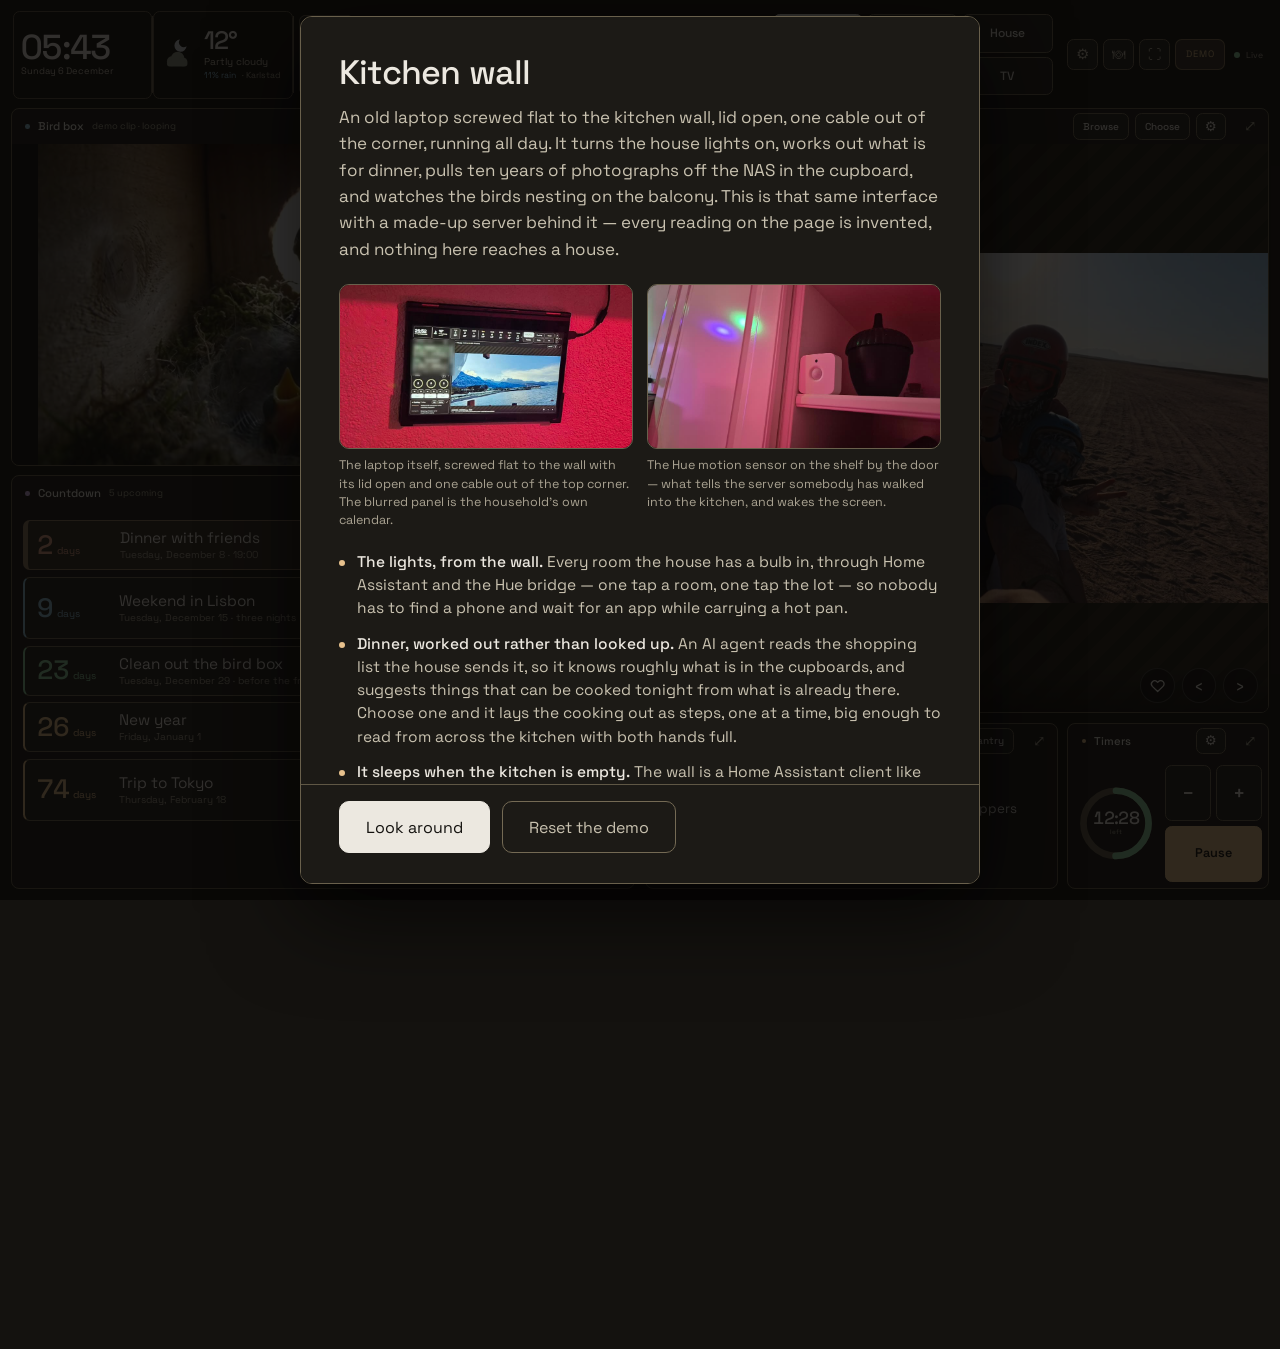
==== kitchen-demo/index.html @ 12900a53 "feat: add Kitchen wall demo and project card to taner vibe coder section Ships the wall-mounted kitc" ====
<!doctype html>
<html lang="en">
<head>
<meta charset="utf-8">
<meta name="viewport" content="width=device-width, initial-scale=1">
<title>Kitchen wall — demo</title>
<meta name="description" content="A browsable demo of a wall-mounted kitchen dashboard: weather, bird box, photos, lights, dinner suggestions and kitchen timers. Nothing is connected — every reading is made up.">
<meta name="theme-color" content="#14120f">
<link rel="icon" href="data:image/svg+xml,<svg xmlns='http://www.w3.org/2000/svg' viewBox='0 0 100 100'><text y='.9em' font-size='90'>🍳</text></svg>">
<link rel="stylesheet" href="fonts/fonts.css?v=1">
<link rel="stylesheet" href="css/app.css?v=1">
<link rel="stylesheet" href="css/demo.css?v=1">
</head>
<body>

<!-- The demo's fake backend. Plain scripts, so they run before the module
     below: by the time the dashboard calls fetch() or opens its event stream,
     both have been replaced. -->
<script src="demo/data.js?v=1"></script>
<script src="demo/api.js?v=1"></script>

<header id="topbar">
  <div class="hd-clock">
    <div id="time">--:--</div>
    <div id="date"></div>
  </div>

  <div class="hd-rule"></div>

  <div class="hd-now">
    <div id="now-icon"></div>
    <div class="hd-now-txt">
      <div id="now-temp">--°</div>
      <div id="now-cond"></div>
      <div class="hd-now-sub">
        <span id="now-rain"></span><span id="now-city"></span><span id="now-stale"></span>
      </div>
    </div>
  </div>

  <div class="hd-rule"></div>

  <!-- Eight hours fit at a readable size; the next two days are dragged in
       sideways with a finger (or the arrows). Tapping opens the 48-hour view. -->
  <div class="hd-bandwrap">
    <button class="hd-arrow prev" aria-label="earlier hours">‹</button>
    <div id="hd-band" role="button" tabindex="0" aria-label="open the full forecast"></div>
    <button class="hd-arrow next" aria-label="later hours">›</button>
  </div>

  <div class="hd-rule"></div>

  <nav id="presets" aria-label="layout presets"></nav>

  <div class="hd-tools">
    <!-- Next to the view buttons on purpose: it arranges the view they choose. -->
    <button id="layout-btn" class="gear" title="arrange this view"
            aria-label="arrange this view">⚙</button>
    <button id="meal-btn" title="meal time — dim the screen for 30 minutes"
            aria-label="meal time">🍽</button>
    <button id="full-btn" title="full screen" aria-label="full screen">⛶</button>
    <!-- The one control that is not part of the real dashboard: what this is,
         and how to put it back the way it was found. -->
    <button id="demo-pill" title="what this is">Demo</button>
    <div class="hd-live">
      <span id="conn-dot"></span><span id="conn-text">Live</span>
    </div>
  </div>
</header>

<!-- Meal time: the screen goes black for half an hour so a lit wall does not
     sit in the middle of dinner. Deliberately not a panel — it covers
     everything, including a panel someone left expanded. -->
<div id="meal-overlay" hidden>
  <div id="meal-clock">30:00</div>
  <div id="meal-note">Meal time</div>
  <button id="meal-end">End</button>
</div>

<!-- Arrangements of the current view. Built by app.js; each option carries a
     scale drawing of the layout it applies, because the words for "photos get
     the whole width" are longer than the picture and less certain. -->
<div id="layout-overlay" hidden>
  <header>
    <div>
      <h2 id="lay-title">Arrange</h2>
      <div class="sub" id="lay-sub"></div>
    </div>
    <span class="spacer"></span>
    <button id="lay-close">Close</button>
  </header>
  <div id="lay-options"></div>
</div>

<main id="grid"></main>

<!-- ============================ the demo's own bits ==================== -->

<div id="demo-intro" hidden>
  <div class="demo-card">
    <h1>Kitchen wall</h1>
    <p class="demo-lede">An old laptop screwed flat to the kitchen wall, lid
      open, one cable out of the corner, running all day. It turns the house
      lights on, works out what is for dinner, pulls ten years of photographs
      off the NAS in the cupboard, and watches the birds nesting on the
      balcony. This is that same
      interface with a made-up server behind it — every reading on the page is
      invented, and nothing here reaches a house.</p>

    <figure class="demo-shots">
      <div>
        <img src="media/wall-mounted.jpg?v=1" width="900" height="506" loading="lazy"
             alt="A laptop screwed flat to a red kitchen wall, lid open, running the dashboard.">
        <figcaption>The laptop itself, screwed flat to the wall with its lid open
          and one cable out of the top corner. The blurred panel is the
          household's own calendar.</figcaption>
      </div>
      <div>
        <img src="media/hue-sensor.jpg?v=1" width="900" height="506" loading="lazy"
             alt="A Hue motion sensor on a kitchen shelf, lit pink by the room's lights.">
        <figcaption>The Hue motion sensor on the shelf by the door — what tells
          the server somebody has walked into the kitchen, and wakes the
          screen.</figcaption>
      </div>
    </figure>

    <ul class="demo-list">
      <li><b>The lights, from the wall.</b> Every room the house has a bulb in,
        through Home Assistant and the Hue bridge — one tap a room, one tap the
        lot — so nobody has to find a phone and wait for an app while carrying
        a hot pan.</li>
      <li><b>Dinner, worked out rather than looked up.</b> An AI agent reads the
        shopping list the house sends it, so it knows roughly what is in the
        cupboards, and suggests things that can be cooked tonight from what is
        already there. Choose one and it lays the cooking out as steps, one at a
        time, big enough to read from across the kitchen with both hands
        full.</li>
      <li><b>It sleeps when the kitchen is empty.</b> The wall is a Home
        Assistant client like any other: a Hue motion sensor sees somebody walk
        in and the screen comes back, and when the room has been still a while
        it goes dark. A lit screen nobody is standing at is a lamp pointed at
        the ceiling.</li>
      <li><b>Everything the house has ever photographed.</b> The pictures and
        videos live on the NAS in the cupboard, and the wall reaches into them
        all day — a few hundred pulled across at a time and shown at random, so
        a decade of holidays and small children keeps surfacing between the
        forecast and the shopping list. The <b>♥</b> keeps one.</li>
      <li><b>The birds on the balcony.</b> A camera inside the nest box out
        there, streamed to the panel. The clip looping in this demo is not that
        stream: it is AI-generated, a stand-in for what the box will show when
        the new nesting season comes round.</li>
    </ul>

    <p class="demo-head">Looking around this copy</p>

    <ul class="demo-list">
      <li><b>Six views</b> along the top — Everything, Cooking, House, Photos,
        Birds, TV — and the gear beside them rearranges the one you are on.</li>
      <li><b>Everything is touch-first.</b> Nothing is smaller than a fingertip
        and there are no hover states. Any panel takes the whole screen with
        <b>⤢</b>, and carries the clock, the weather and the views up with it.</li>
      <li><b>Tap the temperature</b> for the week, <b>the hourly strip</b> for
        the next two days, <b>the clock</b> for timers and world clocks.</li>
      <li><b>It answers.</b> Lights toggle, dinners can be chosen, timers run,
        ingredients tick off onto a shopping list, and a kept photograph stays
        kept — all of it held in your browser and thrown away by <i>Reset</i>.</li>
    </ul>

    <p class="demo-narrow">You are on a small screen, and this is drawn for a
      1920×1080 wall. It still works — turn the phone sideways, or open it on a
      laptop to see it at the size it was designed for.</p>

    <p class="demo-fine">The photographs are the house's own; the bird box clip
      is AI-generated. Everything else — the weather, the rooms, the dinners,
      the events, the channels — is invented. No live data, no accounts, nothing
      leaves this page.</p>

    <div class="demo-actions">
      <button id="demo-go">Look around</button>
      <button id="demo-reset" class="ghost">Reset the demo</button>
    </div>
  </div>
</div>

<script type="module" src="js/app.js?v=1"></script>
<script src="demo/badge.js?v=1"></script>
</body>
</html>
---- kitchen-demo/fonts/fonts.css ----
/* Space Grotesk (SIL Open Font License 1.1) - self-hosted so the page renders
   identically with no third-party font request. Variable weight 300-700.
   Paths are relative to this stylesheet so the demo can live under any path. */
@font-face {
  font-family: 'Space Grotesk';
  font-style: normal;
  font-weight: 300 700;
  font-display: swap;
  src: url('space-grotesk-latin-ext.woff2') format('woff2');
  unicode-range: U+0100-02BA, U+02BD-02C5, U+02C7-02CC, U+02CE-02D7, U+02DD-02FF, U+0304, U+0308, U+0329, U+1D00-1DBF, U+1E00-1E9F, U+1EF2-1EFF, U+2020, U+20A0-20AB, U+20AD-20C0, U+2113, U+2C60-2C7F, U+A720-A7FF;
}
@font-face {
  font-family: 'Space Grotesk';
  font-style: normal;
  font-weight: 300 700;
  font-display: swap;
  src: url('space-grotesk-latin.woff2') format('woff2');
  unicode-range: U+0000-00FF, U+0131, U+0152-0153, U+02BB-02BC, U+02C6, U+02DA, U+02DC, U+0304, U+0308, U+0329, U+2000-206F, U+20AC, U+2122, U+2191, U+2193, U+2212, U+2215, U+FEFF, U+FFFD;
}
---- kitchen-demo/css/app.css ----
/* Kitchen wall — "Natural": quiet, warm, a little futuristic.
   Weather lives in the header, food sits under photos, and each section
   carries its own hue on a warm ground.
   Touch-first: no hover states, nothing below a 52px tap target. */

:root {
  /* warm ground */
  --bg:        #14120f;
  --panel:     #1c1a16;
  --panel-2:   #23211c;   /* inset tiles */
  /* Frames. A panel edge and a card border are the things that say "this is
     one block and that is another", and on a lit wall they were doing none of
     that: --edge was 1.45:1 against the ground and --rule 1.49:1 against the
     card, where a UI boundary wants 3:1. They are drawn at 3.0:1 now.

     This is the one place the "dark, because a white page is a lamp" rule is
     deliberately spent: a hairline is a few hundred pixels of warm grey, not a
     lit surface, so the room stays dark while the layout stops dissolving. Ink
     brightness was the previous round; this round is the boxes around it. */
  --edge:      #69604c;   /* panel border   — 3.0:1 on --bg      */
  --rule:      #746a54;   /* card and tile borders — 3.0:1 on --panel-2 */
  --rule-soft: #5f5745;   /* dividers, the quieter of the two    */
  --well:      #100e0b;   /* video / photo ground */

  /* ink
     Measured, not judged by eye on a laptop at night — which is exactly how
     the first pair got chosen and why they were wrong. The wall is a 13"
     screen with daylight falling on it, and at that angle a dim grey on a
     near-black ground is not quiet, it is gone. Contrast against --panel-2,
     the ground almost every one of these actually sits on:

       --text  13.2:1   headings, readings, dish names
       --mid    8.0:1   was 6.0 — the date, chip cities, notes
       --dim    5.3:1   was 3.6, under the 4.5 floor for body text

     Nothing here is decoration: --dim carries "feels 29°", "there now" and
     "forecast nearer the time", which is the whole content of a weather chip.
     Keep both above 4.5:1 against --panel-2 if these are ever retuned. */
  --text: #ece8e0;
  --mid:  #c9c2b0;
  --dim:  #aaa392;

  /* the section hues */
  --house:  #93d3a2;   /* green      */
  --birds:  #8fc0d8;   /* blue       */
  --photos: #e6c08c;   /* amber      */
  --food:   #e2a184;   /* terracotta */
  --event:  #d3b3e8;   /* violet — countdown */
  --tv:     #7ec8c0;   /* teal   — TV        */
  --cloud:  #8e9483;
  --moon:   #cdd4d8;
  --snow:   #e3ecef;
  --track:  #655c49;   /* bar-chart track, and the timer dial's ring */

  --radius: 12px;
  --radius-sm: 10px;
  --touch: 52px;
  --gap: 14px;
  --header-h: 132px;   /* kept low: the panels below want the room */
  --z: 1;              /* page scale; see body, and the media queries under it */

  /* Dark native widgets: the date input in the countdown editor is the only
     one on the page, and left light it is a white slab on a night wall. */
  color-scheme: dark;
}

/* Event accents, used wherever a card is tinted by category. */
.a-house  { --accent: var(--house); }
.a-birds  { --accent: var(--birds); }
.a-photos { --accent: var(--photos); }
.a-food   { --accent: var(--food); }

* { box-sizing: border-box; -webkit-tap-highlight-color: transparent; }
html, body { height: 100%; }
body {
  margin: 0;
  background: var(--bg);
  color: var(--text);
  font-family: 'Space Grotesk', system-ui, -apple-system, sans-serif;
  font-weight: 400;
  overflow: hidden;
  user-select: none;
  display: flex;
  flex-direction: column;
  gap: var(--gap);
  padding: 16px;
  /* ---- fitting a wall onto a laptop ----
     Every size on this page was chosen to be read from the kitchen doorway on
     a 1920×1080 screen two metres away: 52px touch targets, a 132px header, a
     countdown you can see while stirring a pot. Opened on a 13" laptop those
     same sizes do not shrink — the room does — so the panels run out of width
     and start truncating: "Weekend in Lisb…", a weather band with its last hour
     sliced off, a dish called "Red lentil s…".

     Rather than re-tune sixty declarations for a second screen and have two
     designs to keep in step, the page is scaled as a whole. The layout it
     computes is always about 1800×1000 no matter what it is displayed on, so a
     laptop gets the design as drawn, just smaller — which is right, because it
     is also six times closer to your eyes. `zoom` (unlike transform) is taken
     into account when the panels measure themselves, so the timers and the
     recipe cards still lay themselves out for the space they really have.

     The `height: 100%` above needs no adjusting: a percentage inside a zoomed
     box already resolves in the zoomed coordinate space, so it still comes out
     as exactly one screenful. */
  zoom: var(--z);
}
/* Each step is a common screen divided by the 1920×1080 the design is drawn
   for, so a laptop at 1366×768 or 1280×720 lays out at exactly 1920×1080 and
   gets the design as intended rather than a squeezed approximation of it. Last
   match wins; the wall matches none of them and stays at 1. */
@media (max-width: 1680px), (max-height: 945px) { :root { --z: 0.875; } }
@media (max-width: 1600px), (max-height: 900px) { :root { --z: 0.833; } }
@media (max-width: 1536px), (max-height: 864px) { :root { --z: 0.800; } }
@media (max-width: 1440px), (max-height: 810px) { :root { --z: 0.750; } }
@media (max-width: 1366px), (max-height: 768px) { :root { --z: 0.711; } }
@media (max-width: 1280px), (max-height: 720px) { :root { --z: 0.667; } }
@media (max-width: 1152px), (max-height: 648px) { :root { --z: 0.600; } }
@media (max-width: 1024px), (max-height: 576px) { :root { --z: 0.533; } }
@media (max-width: 900px),  (max-height: 506px) { :root { --z: 0.470; } }
button { font: inherit; color: inherit; background: none; border: 0; cursor: pointer; }
button:active { filter: brightness(1.25); }

/* ============================ header ============================ */
#topbar {
  flex: 0 0 auto;
  height: var(--header-h);
  display: flex;
  align-items: stretch;
  padding: 0 4px;
}
.hd-rule { width: 1px; background: var(--rule); flex: 0 0 auto; margin: 8px 0; }

.hd-clock {
  display: flex; flex-direction: column; justify-content: center;
  gap: 2px; padding: 0 12px; min-width: 208px;
}
#time {
  font-size: 52px; font-weight: 500; line-height: 0.9; letter-spacing: -2.5px;
  font-variant-numeric: tabular-nums;
}
#date { font-size: 14px; color: var(--mid); }

/* "now" is the one reading people look for from the doorway: the glyph large
   enough to identify on its own, then the temperature, then the small print. */
.hd-now {
  display: flex; align-items: center;
  gap: 12px; padding: 0 16px; min-width: 210px;
}
#now-icon { flex: 0 0 auto; width: 54px; height: 54px; }
.hd-now-txt { display: flex; flex-direction: column; justify-content: center; gap: 2px; min-width: 0; }
#now-temp { font-size: 38px; font-weight: 500; line-height: 1; letter-spacing: -1.5px; }
#now-cond { font-size: 15px; color: var(--mid); }
.hd-now-sub {
  display: flex; align-items: center; gap: 8px;
  font-size: 13px; color: var(--dim);
}
/* Separated by dots rather than markup, so any of them can be absent. The
   dot belongs to whichever part follows something that actually printed —
   `+ span` would leave a leading dot behind an empty rain figure. */
.hd-now-sub > span:empty { display: none; }
.hd-now-sub > span:not(:empty) ~ span:not(:empty)::before { content: '· '; }
#now-rain { color: var(--birds); }

/* hourly band ---------------------------------------------------- */
/* Eight hours are shown at a size that reads from across the kitchen; the
   next two days are dragged in sideways with a finger. No temperature bars —
   the glyph, the degree and the hour say it all, and the 48-hour overlay
   carries the shape of the day. */
.hd-bandwrap { flex: 1; min-width: 0; position: relative; display: flex; align-items: center; }
#hd-band {
  flex: 1; min-width: 0;
  display: flex; align-items: stretch; gap: 3px;
  padding: 2px 8px;
  border-radius: var(--radius);
  overflow-x: auto; overflow-y: hidden;
  scroll-snap-type: x proximity;
  /* Match the padding, or the first cell can only snap to scrollLeft 8 and
     the "earlier hours" arrow never believes it is at the start. */
  scroll-padding-inline: 8px;
  scroll-behavior: smooth;
  /* The drag is wired by hand in weather.js; leaving native panning on as
     well would move the strip twice as far as the finger. */
  touch-action: none;
  scrollbar-width: none;          /* the wall is touched, not scrolled by mouse */
  overscroll-behavior-x: contain;
}
#hd-band.dragging { scroll-behavior: auto; }   /* follow the finger exactly */
#hd-band::-webkit-scrollbar { display: none; }
.hr {
  position: relative;
  flex: 0 0 calc(12.5% - 2.7px);  /* eight columns in view, the rest scroll */
  min-width: 0; scroll-snap-align: start;
  display: flex; flex-direction: column; align-items: center;
  gap: 2px; padding: 6px 0 5px;
  border-radius: var(--radius-sm);
}
.hr.night { background: #191712; }
.hr.now { background: var(--panel-2); box-shadow: inset 0 0 0 1px var(--rule); }
/* A hairline where one day becomes the next, so hours dragged in from
   tomorrow are never read as today's. */
.hr.newday::before {
  content: ''; position: absolute; left: -2px; top: 6px; bottom: 6px;
  width: 1px; background: var(--rule);
}
/* The hour is the label the whole cell hangs off, so it is not the smallest
   thing in it: dim grey at 14px lost the argument with a 24px temperature. */
.hr-h {
  font-size: 16px; font-weight: 500; color: var(--mid);
  font-variant-numeric: tabular-nums; letter-spacing: 0.2px;
}
.hr.now .hr-h { color: var(--text); }
.hr.newday .hr-h { color: var(--photos); }
.hr-ico { width: 34px; height: 34px; flex: 0 0 auto; }
.hr-t { font-size: 24px; font-weight: 500; font-variant-numeric: tabular-nums; letter-spacing: -0.8px; }
.hr-f {
  display: flex; align-items: center; gap: 4px; min-height: 17px;
  font-size: 13px; color: var(--birds); font-variant-numeric: tabular-nums;
}
.hr-f i {
  width: 6px; height: 6px; background: var(--birds);
  border-radius: 60% 0 60% 60%; transform: rotate(-45deg);
}

/* Arrows sit over the ends of the band: a wall screen is not always within
   comfortable swiping reach. They hide when there is nothing that way. */
.hd-arrow {
  position: absolute; top: 0; bottom: 0; z-index: 2;
  width: 34px; font-size: 26px; line-height: 1; color: var(--mid);
  background: linear-gradient(90deg, var(--bg) 55%, transparent);
  border-radius: var(--radius);
}
.hd-arrow.prev { left: 0; }
/* Only the fade is mirrored, not the chevron: a flipped "›" is a "‹", which
   is exactly the wrong thing for the button that goes forward to say. */
.hd-arrow.next {
  right: 0;
  background: linear-gradient(270deg, var(--bg) 55%, transparent);
}
.hd-arrow[hidden] { display: none; }
.hd-arrow:active { color: var(--text); }

/* weather glyphs — inline SVG, coloured from the palette ---------- */
.wx-ico { width: 100%; height: 100%; display: block; }
.wx-ico .c { fill: var(--cloud); }
.wx-ico .s circle { fill: var(--photos); }
.wx-ico .s line { stroke: var(--photos); stroke-width: 2.4; stroke-linecap: round; }
.wx-ico .m path { fill: var(--moon); }
.wx-ico .r line { stroke: var(--birds); stroke-width: 2.5; stroke-linecap: round; }
.wx-ico .w circle { fill: var(--snow); }
.wx-ico .b { fill: var(--photos); }
.wx-ico .f line { stroke: var(--cloud); stroke-width: 2.4; stroke-linecap: round; }

/* presets -------------------------------------------------------- */
/* Six views in a 3x2 block: the mixed dashboards on the top row, the
   single-source views underneath. Order comes from layouts.json. */
#presets {
  display: grid; grid-template-columns: repeat(3, 1fr); gap: 6px;
  padding: 0 12px; align-content: center;
}
/* These are the most-pressed targets on the wall — every view change goes
   through them — so they take the room they need and the hourly band gives it
   up. The band only ever shows eight hours; squeezed, those columns are
   narrower, which costs less than a missed tap on Cooking with wet hands. */
#presets button {
  height: 58px; width: 136px;
  border-radius: var(--radius-sm);
  background: var(--panel-2);
  border: 1px solid var(--rule);
  color: var(--text);
  font-size: 18px; font-weight: 500;
}
#presets button.on {
  background: var(--text); border-color: var(--text); color: var(--bg); font-weight: 600;
}

/* Full screen and meal time sit with the live dot: whole-screen actions, not
   anything to do with one panel. */
.hd-tools {
  display: flex; align-items: center; gap: 8px;
  padding: 0 2px 0 10px; flex: 0 0 auto;
}
.hd-tools > button {
  width: 46px; height: 46px; border-radius: var(--radius-sm);
  background: var(--panel-2); border: 1px solid var(--rule);
  color: var(--mid); font-size: 20px; line-height: 1;
  display: flex; align-items: center; justify-content: center;
}
.hd-tools > button.on { background: var(--text); border-color: var(--text); color: var(--bg); }
.hd-live {
  display: flex; align-items: center; gap: 8px;
  padding: 0 4px 0 6px; font-size: 13px; color: var(--dim);
}

/* ---- meal time: black, and staying that way ----
   Above everything including an expanded panel, and with no full-surface tap
   to dismiss it — a sleeve brushing the wall must not put the lights back on
   in the middle of dinner. */
#meal-overlay {
  position: fixed; inset: 0; z-index: 100;
  background: #000;
  display: flex; flex-direction: column; align-items: center; justify-content: center;
  gap: 18px;
}
#meal-overlay[hidden] { display: none; }
#meal-clock {
  font-size: 92px; font-weight: 300; letter-spacing: -3px;
  color: #2c2a25; font-variant-numeric: tabular-nums; line-height: 1;
}
#meal-note { font-size: 17px; color: #232120; letter-spacing: 2px; text-transform: uppercase; }
#meal-end {
  margin-top: 26px; min-height: var(--touch); padding: 0 34px;
  border-radius: var(--radius-sm); border: 1px solid #262421;
  color: #37342f; font-size: 16px;
}
#conn-dot {
  width: 9px; height: 9px; border-radius: 50%;
  background: var(--house); transition: background .3s;
}
#conn-dot.down { background: #d9705c; }

/* ============================ grid ============================== */
#grid {
  flex: 1; min-height: 0;
  display: grid; gap: var(--gap);
  grid-template-columns: repeat(6, 1fr);
  grid-template-rows: 1.55fr 1fr;
}
.panel {
  min-width: 0; min-height: 0;
  background: var(--panel);
  border: 1px solid var(--edge);
  border-radius: var(--radius);
  display: flex; flex-direction: column;
  overflow: hidden;
}
.panel > header {
  flex: 0 0 auto; height: var(--touch);
  display: flex; align-items: center; gap: 12px;
  padding-left: 20px;
  font-size: 17px; font-weight: 500;
}
.panel > header .dot {
  width: 7px; height: 7px; border-radius: 50%; flex: 0 0 auto; background: var(--dim);
}
.panel > header .name { flex: 0 0 auto; }
.panel > header .spacer { flex: 1; min-width: 8px; }
/* the meta line is the first thing to give way when the header is narrow */
.panel > header .meta {
  font-size: 14px; color: var(--dim); font-weight: 400;
  min-width: 0; overflow: hidden; text-overflow: ellipsis; white-space: nowrap;
}
/* ⤢ is a square icon button; panel-supplied buttons are text pills and must
   size to their label instead (otherwise "Sound off" / "Browse" spill). */
.panel > header button.expand {
  width: var(--touch); height: var(--touch);
  color: var(--dim); font-size: 22px; flex: 0 0 auto;
  display: flex; align-items: center; justify-content: center;
}
.panel > header .custom-buttons {
  display: flex; align-items: center; gap: 8px; flex: 0 0 auto;
}
.panel > header .custom-buttons button {
  height: 40px; padding: 0 14px; flex: 0 0 auto;
  border-radius: var(--radius-sm);
  background: var(--panel-2); border: 1px solid var(--rule);
  color: var(--text); font-size: 15px; white-space: nowrap;
}
/* A button that is currently the way back, not the way on. */
.panel > header .custom-buttons button.on {
  background: var(--text); border-color: var(--text); color: var(--bg); font-weight: 600;
}
.panel > .body { flex: 1; min-height: 0; position: relative; overflow: hidden; }

/* per-panel hue */
#p-timers    header .dot { background: var(--photos); }
#p-camera    header .dot { background: var(--birds); }
#p-media     header .dot { background: var(--photos); }
#p-ha        header .dot { background: var(--house); }
#p-food      header .dot { background: var(--food); }
#p-countdown header .dot { background: var(--event); }
#p-tv        header .dot { background: var(--tv); }
#p-services  header .dot { background: var(--house); }

/* a panel filling the screen */
.panel.expanded {
  position: fixed; inset: 16px; z-index: 40;
  background: var(--panel);
}
.panel.expanded > header { height: 92px; padding-left: 28px; font-size: 32px; font-weight: 400; }
.panel.expanded > header .dot { width: 9px; height: 9px; }
.panel.expanded > header .meta { font-size: 16px; }
.panel.expanded > header button.expand {
  width: auto; min-width: 150px; height: 60px; margin-right: 16px;
  border: 1px solid #3d3a2c; border-radius: var(--radius-sm);
  color: var(--text); font-size: 18px; font-weight: 500; padding: 0 26px;
}
.panel.expanded > header .custom-buttons { gap: 12px; }
.panel.expanded > header .custom-buttons button {
  height: 60px; padding: 0 24px; font-size: 18px; font-weight: 500;
}

/* An expanded panel covers the top bar, so the three things that are always
   true of this wall come up with it: the time, the weather outside, and the
   six views. The views are the real reason — without them the only way out of
   a full-screen bird box was the Close button, which is not where anybody
   looks for "show me the kitchen lights".

   In here they are one line, not the 3x2 block the top bar has room for: a
   panel header is 92px tall and the width is the one thing it has spare. */
.panel.expanded > header { gap: 16px; padding-right: 8px; }
.panel.expanded > header #presets {
  display: flex; flex-wrap: nowrap; gap: 8px; padding: 0;
  grid-template-columns: none; flex: 0 1 auto; min-width: 0;
}
.panel.expanded > header #presets button {
  height: 56px; width: auto; min-width: 0; padding: 0 16px; font-size: 16px;
  white-space: nowrap;
}
.hx {
  display: flex; align-items: center; gap: 18px; flex: 0 0 auto;
  padding-left: 20px; border-left: 1px solid var(--rule);
}
.hx-time {
  font-size: 40px; font-weight: 500; line-height: 1; letter-spacing: -1.6px;
  font-variant-numeric: tabular-nums;
}
.hx-wx { display: flex; align-items: center; gap: 8px; }
.hx-ico { width: 40px; height: 40px; flex: 0 0 auto; }
.hx-temp { font-size: 28px; font-weight: 500; letter-spacing: -1px; }
/* The panel's own name and its meta line are the least useful things in a
   header that now also carries the clock, the weather and six view buttons —
   you know which panel you opened. So they are the two that give way, and the
   buttons keep their width. */
.panel.expanded > header .name,
.panel.expanded > header .meta {
  flex: 0 1 auto; min-width: 0;
  overflow: hidden; text-overflow: ellipsis; white-space: nowrap;
}

.placeholder {
  height: 100%; display: flex; flex-direction: column;
  align-items: center; justify-content: center; gap: 10px;
  color: var(--dim); font-size: 18px; text-align: center; padding: 16px;
}
.placeholder .big { font-size: 46px; }

/* ============================ camera ============================ */
#p-camera .body {
  background: var(--well);
  background-image: repeating-linear-gradient(135deg, #181509 0 16px, #131008 16px 32px);
}
kitchen-stream { display: block; width: 100%; height: 100%; }
kitchen-stream video { width: 100%; height: 100%; object-fit: contain; background: var(--well); }
.cam-overlay {
  position: absolute; inset: 0; display: flex; align-items: center; justify-content: center;
  color: var(--dim); font-size: 18px; z-index: 2;
}
.cam-overlay.hidden { display: none; }
.cam-live {
  position: absolute; right: 14px; bottom: 14px; z-index: 3;
  display: flex; align-items: center; gap: 8px;
  background: #100e0bcc; border-radius: 20px; padding: 5px 12px;
  font-size: 14px; color: var(--text);
}
.cam-live > i { width: 7px; height: 7px; border-radius: 50%; background: var(--house); }

/* ============================ house ============================= */
/* Rooms on top with the space, whole-house scenes under them, and the service
   index as one line at the foot. Only the tile grid is ever re-rendered —
   rebuilding the body on each state event would throw the house slider out
   from under a finger several times a minute. */
#p-ha .body { display: flex; flex-direction: column; min-height: 0; }
.ha-tiles { flex: 1 1 auto; min-height: 0; padding: 12px; overflow-y: auto; }
/* The rows grow into whatever height the panel has, up to the point where a
   taller tile stops being easier to hit — then the rest of the space is left
   as air rather than spent on four enormous slabs. */
.tiles {
  display: grid; grid-template-columns: repeat(3, 1fr);
  /* Tall enough for a room's name, its four scenes and its colours. The tile
     clips what will not fit, so a row too short does not overflow visibly — it
     simply loses the bottom control, which is how the colours came to be in
     the markup and nowhere on the screen. */
  gap: 10px; align-content: center; grid-auto-rows: minmax(64px, 152px);
}
/* A container, not a button: the gear and the scene chips inside are their own
   tap targets, and a button may not legally contain another button. The gear
   runs the full height on the right; the chips sit under the room's name. */
.tile {
  min-height: 56px; border-radius: var(--radius-sm);
  background: var(--panel-2); border: 1px solid var(--rule);
  color: var(--text); overflow: hidden;
  display: grid; grid-template-columns: 1fr auto; align-items: stretch;
}
.tile-main {
  grid-column: 1; min-width: 0; color: inherit;
  display: flex; flex-direction: column; align-items: flex-start; justify-content: center;
  gap: 3px; padding: 10px 18px; text-align: left;
}
.tile-gear {
  grid-column: 2; grid-row: 1 / -1;
  width: 52px; color: inherit; opacity: 0.55;
  font-size: 19px; display: flex; align-items: center; justify-content: center;
  border-left: 1px solid var(--rule);
}
/* Quiet on purpose: a room is mostly its name and whether it is lit, and forty
   loud buttons in one grid would be a control panel rather than a wall. */
.tile-scenes {
  grid-column: 1; display: flex; gap: 6px; padding: 0 14px 10px;
}
.tile-scene {
  flex: 1 1 0; min-width: 0; height: 34px;
  border-radius: 8px; border: 1px solid var(--rule);
  color: var(--mid); font-size: 13px; letter-spacing: 0.2px;
  touch-action: manipulation;
}
.tile.on .tile-scene { border-color: #14120f2e; color: #14120fb0; }
.tile.on .tile-scene:active { background: #14120f1a; }
/* The same nine colours the whole house offers, per room, because picking one
   was a trip through the gear and a slider for something that is really one
   decision. Smaller than the house's — this row sits inside a tile and must
   stay quieter than the room's own name. */
.tile-sws {
  grid-column: 1; display: flex; gap: 5px; padding: 0 14px 12px;
}
.tile-sw {
  flex: 1 1 0; min-width: 0; max-width: 30px; height: 24px;
  border-radius: 6px; background: var(--sw);
  border: 1px solid #0004; touch-action: manipulation;
}
.tile.on .tile-sw { border-color: #14120f40; }
.tile .lbl { font-size: 18px; font-weight: 500; }
.tile .sub { font-size: 14px; color: var(--dim); }
.tile.on { background: var(--house); border-color: var(--house); color: var(--bg); }
.tile.on .lbl { font-weight: 600; }
.tile.on .sub { color: #14120fcc; }
.tile.on .tile-gear { border-left-color: #14120f33; opacity: 0.7; }

/* whole house: scenes, colour and one dimmer for every room at once */
.ha-house {
  flex: 0 0 auto; display: flex; flex-direction: column; gap: 8px;
  padding: 10px 12px 12px; border-top: 1px solid var(--rule-soft);
}
.hh-row { display: flex; align-items: center; gap: 14px; }
.hh-cap {
  flex: 0 0 196px; font-size: 15px; color: var(--mid);
  display: flex; align-items: baseline; gap: 8px;
}
.hh-cap b { color: var(--text); font-weight: 500; font-variant-numeric: tabular-nums; }
.hh-set { flex: 1; min-width: 0; display: flex; align-items: center; gap: 8px; flex-wrap: wrap; }
/* Sized to their words rather than stretched across the panel: five slabs the
   width of a room tile read as five more rooms. */
.hh-scene {
  flex: 0 0 auto; min-width: 108px; height: 46px; padding: 0 20px;
  border-radius: var(--radius-sm);
  background: none; border: 1px solid var(--rule);
  color: var(--text); font-size: 16px; touch-action: manipulation;
}
.hh-scene:active { background: var(--panel-2); }
.hh-off { color: var(--mid); border-style: dashed; }
/* On is the way back from off, and sits beside it. Solid where "All off" is
   dashed: one of them is the room coming back. */
.hh-on { color: var(--house); border-color: #93d3a24d; }
/* Why these may appear to do nothing: they move the rooms that are lit. */
.hh-cap i { font-style: normal; font-size: 13px; color: var(--dim); white-space: nowrap; }
/* Faded, not disabled: the control is still there and still explains itself,
   it simply has nothing to act on until a room is lit. */
.hh-scene.idle, .hh-sw.idle, .hh-bri.idle { opacity: 0.35; }
.hh-swatches { flex-wrap: wrap; }
/* Round, and the size of a fingertip: these are the only controls in the
   panel whose whole meaning is their colour. */
.hh-sw {
  flex: 0 0 auto; width: 46px; height: 46px; border-radius: 50%;
  background: var(--sw); border: 1px solid #0006; touch-action: manipulation;
}
.hh-bri { flex: 1; min-width: 0; }

/* ======================= the house index ======================== */
/* A line about what is behind the link, not the page itself. Framed it brought
   its own header, search box and scrollbar into a panel that is meant to be
   lights; now it is neither framed nor in that panel — it has the bottom-right
   corner to itself (panels/services.js) and the countdown has the column.

   Tinted with the house hue and marked with a door, because it is both part of
   that corner and the way out of it: as a grey strip it read as a footer
   nobody had to look at. */
#p-services .body { display: flex; padding: 10px 12px; container-type: inline-size; }
.ha-svc {
  flex: 1 1 auto; display: flex; align-items: center; gap: 16px;
  padding: 12px 18px;
  border-radius: var(--radius-sm);
  background: #1f2a20; border: 1px solid #3b5c42;
  color: var(--text); text-decoration: none;
}
.ha-svc-mark {
  flex: 0 0 auto; width: 44px; height: 44px; border-radius: 50%;
  display: flex; align-items: center; justify-content: center;
  background: #2a3b2d; color: var(--house); font-size: 24px; line-height: 1;
}
.ha-svc-txt { flex: 1; min-width: 0; display: flex; flex-direction: column; gap: 3px; }
.ha-svc-name { font-size: 19px; font-weight: 600; }
/* Two lines at most. In its own corner panel the card is a third the width it
   had along the foot of the lights, and unclamped the list of services wrapped
   to four lines and pushed the name off the top of an 86px card. */
.ha-svc-desc {
  font-size: 13px; color: var(--mid); line-height: 1.35;
  overflow: hidden; display: -webkit-box; -webkit-line-clamp: 2; -webkit-box-orient: vertical;
}
.ha-svc-url { font-size: 16px; color: var(--house); white-space: nowrap; }
/* Below this the address is the first thing to go: the button beside it says
   where it goes, and the name says what is there. */
@container (max-width: 660px) {
  .ha-svc-url { display: none; }
}
.ha-svc-go {
  flex: 0 0 auto; min-height: 46px; padding: 0 22px;
  display: flex; align-items: center; border-radius: var(--radius-sm);
  background: var(--house); color: var(--bg); font-size: 16px; font-weight: 600;
}
.reading {
  display: flex; flex-direction: column; align-items: flex-start; justify-content: center;
  gap: 2px; padding: 0 8px;
}
.reading .val { font-size: 36px; line-height: 1; font-weight: 400; }
.reading .val.out { color: var(--birds); }
.reading .cap { font-size: 14px; color: var(--dim); }
.panel.expanded .tiles { gap: 14px; padding: 8px 14px; }
.panel.expanded .tile { min-height: 92px; }
.panel.expanded .tile .lbl { font-size: 24px; }
.panel.expanded .tile .sub { font-size: 17px; }
.panel.expanded .reading {
  background: var(--panel-2); border-radius: var(--radius); padding: 0 24px; min-height: 92px;
}
.panel.expanded .reading .val { font-size: 56px; }
.ha-stale { opacity: .45; }
.ha-note { color: var(--food); font-size: 14px; margin: 10px 4px 0; }

/* ====================== food (Cooking) ========================== */
/* Two renders from one panel. In the Everything strip it is a line per dinner
   — every pixel it does not take is a pixel of photograph — using the
   .food-strip layout below. In the Cooking preset (or expanded) it is the full
   cooking experience: recipe cards with have/need ingredient ticks, a cook
   mode, the shopping list and the pantry, all in .ck-* classes further down. */
#p-food .body { display: flex; align-items: center; }
/* A line each, stacked. In two columns every dish name had half a narrow strip
   and every one of them ended in an ellipsis — "Halloumi & couscou…" beside
   "Creamy chicken an…" is two dinners nobody can name. Stacked, they are the
   same two lines in the same height, and each gets the whole width. */
.food-strip {
  flex: 1 1 auto; min-width: 0;
  display: flex; flex-direction: column; justify-content: center;
  gap: 10px; padding: 4px 20px;
}
/* A button, because it goes somewhere: tapping a dish opens it in the Cooking
   view. Styled as the line it already was — a strip of two slabs would read as
   a menu of controls rather than as what is for dinner — with the press state
   doing the whole job of saying it is tappable. */
.food-line {
  display: flex; align-items: baseline; gap: 12px; min-width: 0;
  width: 100%; padding: 4px 8px; margin: 0 -8px; text-align: left;
  background: none; border: 0; border-radius: var(--radius-sm); color: inherit;
}
.food-line:active { background: var(--panel-2); }
/* Fixed, so the dish names start on one edge rather than each after however
   long its own label happened to be. */
.food-line .kicker {
  flex: 0 0 auto; width: 92px; font-size: 13px; color: var(--food);
  overflow: hidden; text-overflow: ellipsis; white-space: nowrap;
}
/* The non-vegetarian one, and it is a *peer* of the line above it, not a
   lesser version of it. In --dim the two lines read "Cooking this" in two
   different strengths, which from across the kitchen looks like one of the
   dinners has been switched off. Terracotta still marks the vegetarian one;
   this stays neutral, and both are legible. */
.food-line .kicker.alt { color: var(--mid); }
/* The name takes what it needs and the note gives way first: a clipped note
   still reads, a clipped dish is a dinner nobody can name. */
.food-line .dish {
  flex: 0 1 auto; min-width: 0;
  font-size: 22px; font-weight: 400; line-height: 1.15;
  overflow: hidden; text-overflow: ellipsis; white-space: nowrap;
}
.food-line .meta {
  flex: 1 1 0; min-width: 0; font-size: 14px; color: var(--dim);
  overflow: hidden; text-overflow: ellipsis; white-space: nowrap;
}
/* The Everything column is about 460px, and at that width a line holds the
   dish or the note, not both. The note is dropped (food.js leaves it out
   entirely) and the name is allowed the second line it needs — capped at two,
   so a long title can never push the other dinner off the strip. */
.food-strip.narrow { gap: 12px; }
.food-strip.narrow .food-line { align-items: flex-start; }
/* The same width as the wide strip: "Cooking this" is the longest label there
   is and it needs all of it — clipped to "Cooking th…" the label is doing the
   opposite of its job, which is to be read before the dish is. */
.food-strip.narrow .kicker { padding-top: 3px; }
.food-strip.narrow .dish {
  flex: 1 1 auto; font-size: 20px; line-height: 1.2; white-space: normal;
  display: -webkit-box; -webkit-line-clamp: 2; -webkit-box-orient: vertical;
}
/* The empty state lies down too, so it never sets the strip's height. */
#p-food .placeholder { flex-direction: row; gap: 12px; font-size: 16px; padding: 8px 20px; }
#p-food .placeholder .big { font-size: 26px; }
#p-food.expanded .placeholder { flex-direction: column; font-size: 18px; }
#p-food.expanded .placeholder .big { font-size: 46px; }

/* ---- the full cooking experience ---- */
.ck-wrap {
  flex: 1; align-self: stretch; min-width: 0; min-height: 0;
  display: flex; flex-direction: column;
}
.ck-stale {
  flex: 0 0 auto; padding: 8px 18px 0;
  font-size: 14px; color: var(--food);
}

/* tonight: two columns, veg always on the left, each one a swipe through the
   day's suggestions of that kind. The card keeps the size it had when there
   was only one of each; the others wait off-screen either side of it. */
.ck-cards { flex: 1; min-height: 0; display: flex; gap: var(--gap); padding: 14px; }
.ck-col { flex: 1; min-width: 0; display: flex; flex-direction: column; gap: 6px; }
.ck-track {
  flex: 1; min-height: 0; display: flex;
  overflow-x: auto; overflow-y: hidden;
  /* No gap: the snap position of card n is exactly n × the track width, which
     is what the panel reads the current card back out of. */
  scroll-snap-type: x mandatory;
  overscroll-behavior-x: contain;
  scrollbar-width: none;
}
.ck-track::-webkit-scrollbar { display: none; }
.ck-card {
  flex: 0 0 100%; min-width: 0; scroll-snap-align: start;
  display: flex; flex-direction: column; gap: 8px;
  background: var(--panel-2); border: 1px solid var(--rule);
  border-radius: var(--radius); padding: 16px 18px 14px;
}
/* The one being cooked. Three suggestions are an invitation; this is the
   answer, and it should be readable across the kitchen as such. */
.ck-card.on { border-color: var(--food); }

/* Which of the three is showing. Small enough to read as punctuation rather
   than as controls — the swipe is the gesture, these are the marks — but each
   one carries a finger-sized target around it. */
.ck-dots { flex: 0 0 auto; display: flex; justify-content: center; }
.ck-dot {
  width: 52px; height: 34px; flex: 0 0 auto;
  display: flex; align-items: center; justify-content: center;
  touch-action: manipulation;
}
.ck-dot > i {
  display: block; width: 7px; height: 7px; border-radius: 50%;
  background: var(--rule); transition: width .18s ease, background .18s ease;
}
.ck-dot.on > i { width: 20px; border-radius: 4px; background: var(--food); }
.ck-card .kicker { font-size: 13px; color: var(--food); }
.ck-card .kicker.alt { color: var(--mid); }
.ck-title { font-size: 26px; line-height: 1.15; }
.ck-note { font-size: 14px; color: var(--mid); }

.ck-ings {
  flex: 1; min-height: 0; overflow-y: auto;
  display: flex; flex-direction: column; gap: 6px; margin-top: 6px;
}
.ck-ing {
  flex: 0 0 auto; display: flex; align-items: center; gap: 12px;
  min-height: var(--touch); padding: 0 14px; text-align: left;
  border: 1px solid var(--rule); border-radius: var(--radius-sm);
  background: var(--panel); color: var(--text); font-size: 17px;
  touch-action: manipulation; user-select: none;
}
.ck-ing .ck-glyph { width: 22px; flex: 0 0 auto; text-align: center; font-size: 18px; color: var(--house); }
.ck-ing.need { border-color: #4a352b; }             /* a quiet shade of --food */
.ck-ing.need .ck-glyph { color: var(--food); }
.ck-iname { min-width: 0; overflow: hidden; text-overflow: ellipsis; white-space: nowrap; }
.ck-tag { flex: 0 0 auto; font-size: 12px; color: var(--food); }
.ck-qty { flex: 0 0 auto; margin-left: auto; font-size: 14px; color: var(--dim); }

.ck-needline { font-size: 13px; color: var(--food); }
.ck-needline.ok { color: var(--dim); }
.ck-actions { flex: 0 0 auto; display: flex; gap: 10px; margin-top: 4px; }
/* The decision, and the widest button on the card because it is the one thing
   the card is asking. Choosing is what moves the shopping list; with six
   suggestions on offer, nothing reaches it unasked. */
.ck-choose {
  flex: 1; min-width: 0; height: var(--touch); font-size: 17px;
  border: 1px solid #4a352b; border-radius: var(--radius-sm);
  background: var(--panel); color: var(--food); white-space: nowrap;
  overflow: hidden; text-overflow: ellipsis; touch-action: manipulation;
}
.ck-choose.on {
  background: var(--food); border-color: var(--food);
  color: var(--bg); font-weight: 600;
}
.ck-cookbtn {
  flex: 0 0 auto; height: var(--touch); padding: 0 20px; font-size: 16px;
  color: var(--text); border: 1px solid var(--rule);
  border-radius: var(--radius-sm);
  background: var(--panel); touch-action: manipulation;
}
.ck-rate {
  width: var(--touch); height: var(--touch); flex: 0 0 auto; font-size: 22px;
  border: 1px solid var(--rule); border-radius: var(--radius-sm);
  background: var(--panel); opacity: 0.6; touch-action: manipulation;
}
.ck-rate.on { opacity: 1; }
.ck-rate.on.up { border-color: var(--house); }
.ck-rate.on.down { border-color: var(--food); }

/* cook mode: ingredients as chips up top, steps big enough to read from the
   hob, and a step that knows its minutes wears a button that starts a timer */
.ck-cookview { gap: 10px; padding: 14px 18px; }
.ck-cookhead { flex: 0 0 auto; display: flex; align-items: center; gap: 16px; }
.ck-back {
  flex: 0 0 auto; height: var(--touch); padding: 0 20px; font-size: 17px;
  border: 1px solid var(--rule); border-radius: var(--radius-sm);
  background: var(--panel-2); color: var(--text); touch-action: manipulation;
}
.ck-cookname { display: flex; flex-direction: column; gap: 2px; min-width: 0; }
.ck-cookname .kicker { font-size: 13px; color: var(--food); }
.ck-cookname .kicker.alt { color: var(--dim); }
.ck-chips { flex: 0 0 auto; display: flex; flex-wrap: wrap; gap: 8px; }
.ck-chip {
  padding: 7px 14px; border-radius: 18px; font-size: 15px;
  background: var(--panel-2); border: 1px solid var(--rule); color: var(--mid);
}
.ck-chip em { font-style: normal; color: var(--dim); font-size: 13px; }
.ck-chip.need { color: var(--food); border-color: #4a352b; }
.ck-steps {
  flex: 1; min-height: 0; overflow-y: auto; margin: 4px 0 0; padding: 0;
  list-style: none; display: flex; flex-direction: column; gap: 10px;
}
.ck-steps li {
  display: flex; align-items: center; gap: 14px; min-height: var(--touch);
  padding: 10px 14px; background: var(--panel-2);
  border: 1px solid var(--rule); border-radius: var(--radius-sm);
}
.ck-stepnum {
  flex: 0 0 auto; width: 34px; height: 34px; border-radius: 50%;
  display: flex; align-items: center; justify-content: center;
  background: var(--panel); color: var(--food); font-size: 16px;
}
.ck-steptext { flex: 1; min-width: 0; font-size: 19px; line-height: 1.35; }
.ck-timer {
  flex: 0 0 auto; height: var(--touch); padding: 0 18px; font-size: 16px;
  border: 1px solid var(--rule); border-radius: var(--radius-sm);
  background: var(--panel); color: var(--text); white-space: nowrap;
  touch-action: manipulation;
}
.ck-timer.on { border-color: var(--photos); color: var(--photos); }

/* The way out of a list, at the top of it where a back button is looked for.
   It does not scroll away with the rows — a list long enough to scroll is
   exactly the one you get lost in. */
.ck-listbar {
  flex: 0 0 auto; display: flex; align-items: center; gap: 14px;
  padding: 10px 14px; border-bottom: 1px solid var(--rule-soft);
}
.ck-back {
  flex: 0 0 auto; min-height: var(--touch); padding: 0 20px;
  border-radius: var(--radius-sm);
  background: var(--panel-2); border: 1px solid var(--rule);
  color: var(--text); font-size: 17px;
}
.ck-back:active { background: var(--text); border-color: var(--text); color: var(--bg); }
.ck-listtitle { font-size: 19px; }
.ck-listnote { font-size: 15px; color: var(--dim); }

/* shopping list and pantry share the row */
.ck-listwrap {
  flex: 1; min-height: 0; overflow-y: auto;
  display: flex; flex-direction: column; gap: 8px; padding: 14px 14px 8px;
}
.ck-row {
  flex: 0 0 auto; display: flex; align-items: center; gap: 12px;
  min-height: var(--touch); padding: 0 6px 0 14px; text-align: left;
  border: 1px solid var(--rule); border-radius: var(--radius-sm);
  background: var(--panel-2); color: var(--text); font-size: 18px;
  touch-action: manipulation; user-select: none;
}
.ck-row .ck-glyph { width: 22px; flex: 0 0 auto; text-align: center; font-size: 18px; color: var(--mid); }
.ck-row.done { opacity: 0.45; }
.ck-row.done .ck-glyph { color: var(--house); }
.ck-row .ck-age { flex: 0 0 auto; font-size: 13px; color: var(--dim); padding-right: 8px; }
.ck-row.stale { opacity: 0.7; }
.ck-row.stale .ck-age { color: var(--food); }
.ck-del {
  width: var(--touch); height: var(--touch); flex: 0 0 auto;
  color: var(--dim); font-size: 18px; touch-action: manipulation;
}
.ck-divider { font-size: 13px; color: var(--dim); margin: 10px 4px 0; }
.ck-foot { flex: 0 0 auto; display: flex; gap: 10px; padding: 8px 14px 14px; }
.ck-add, .ck-clear {
  height: var(--touch); padding: 0 22px; font-size: 16px; color: var(--text);
  border: 1px solid var(--rule); border-radius: var(--radius-sm);
  background: var(--panel-2); touch-action: manipulation;
}

/* ========================== countdown =========================== */
/* Every event is the same card, in date order, the nearest one tinted. Each
   carries the hue chosen for it in the editor.

   Uniform is the whole design. Two card sizes meant two chip widths, so the
   forecasts down the right-hand edge stepped in and out and the pair on one
   card stacked while the pair on the next stayed on one line — the reading is
   "27° in Istanbul", and a pair split across lines has to be assembled by eye.
   One size lines them all up. */
#p-countdown .body { padding: 14px 16px; overflow-y: auto; }
/* The panel is three columns wide in Everything and two in House, and the same
   card has to work in both. Measured against the panel itself rather than the
   window: in the narrow one the card gives up type size so the event keeps its
   name — "Weekend in Lis…" is not an event anybody recognises. */
#p-countdown .body { container-type: inline-size; }
.cd-wrap { display: flex; flex-direction: column; gap: 10px; }
.cd-card {
  display: flex; align-items: center; gap: 16px;
  padding: 12px 18px; border-radius: var(--radius-sm);
  background: var(--panel-2); border: 1px solid var(--rule);
  border-left: 4px solid var(--accent);
}
/* Which one is next is the question the panel answers, so it is marked — but
   by contrast, not by size: a filled edge and a lit ground.
   The four extra pixels of edge come back off the padding. Without that the
   whole card is shifted right by them, and the weather chips on the one card
   that matters most sit four pixels out of the column every other card
   keeps — which is the misalignment this layout exists to fix. */
.cd-card.next {
  border-left-width: 8px; padding-left: 14px;
  background: color-mix(in srgb, var(--accent) 9%, var(--panel-2));
  border-color: color-mix(in srgb, var(--accent) 26%, var(--rule));
}
.cd-num {
  flex: 0 0 auto; min-width: 108px;
  display: flex; align-items: baseline; gap: 6px;
  font-size: 40px; font-weight: 500; line-height: 1; letter-spacing: -1.5px;
  color: var(--accent); font-variant-numeric: tabular-nums;
}
.cd-num span { font-size: 15px; font-weight: 400; letter-spacing: 0; }
.cd-ctxt { flex: 1 1 auto; min-width: 0; display: flex; flex-direction: column; gap: 2px; }
.cd-title {
  font-size: 23px; line-height: 1.15;
  overflow: hidden; text-overflow: ellipsis; white-space: nowrap;
}
/* Ellipsised like the title above it — squeezed, a date wraps into a stack of
   two-letter fragments, which is unreadable in a way a clipped one is not. */
.cd-date {
  font-size: 15px; color: var(--dim);
  overflow: hidden; text-overflow: ellipsis; white-space: nowrap;
}

/* Two chips: what it is like there now, and what it will be like on the day.
   They keep their column even when one of them has nothing to say, so the
   cards line up down the panel instead of each finding its own edge.

   A fixed share of the card rather than "as much as they need": every card
   giving the pair the same width is what puts the forecasts in a straight
   column, and it is also what stops the event's own name being squeezed to
   "Ma…" by a long place name three cards down. */
/* min-width: 0 is load-bearing. A flex item's automatic minimum is its
   min-content width, and a chip is not fully reducible — the icon is a fixed
   square and the temperature is a nowrap row of numbers. Left at `auto` the
   pair simply took the width they wanted: measured on the wall's own
   1920×1080, min-content 406.9px against 371.5px of card, and the forecast
   chip painted 35px out over the card's right edge and into the panel. */
.cd-wxs {
  flex: 0 0 auto; width: clamp(280px, 42%, 440px); min-width: 0;
  display: flex; align-items: stretch; justify-content: flex-end;
  flex-wrap: nowrap; gap: 10px;
}
/* Side by side and never stacked, sharing the width equally and ellipsising
   what will not fit — which costs the tail of "forecast nearer the time" and
   nothing that carries meaning. */
/* overflow: hidden is the backstop, not the plan. The narrow-card sizes below
   are what make the pair fit; this is what keeps a chip inside its own rounded
   frame the day somebody adds an event in a city with a very long name. */
.cd-wxs > .cd-wx { flex: 1 1 0; min-width: 0; overflow: hidden; }
/* Lighter than the card, not darker. These two chips used to be wells sunk
   into an already dark card — the text on them was the smallest on the panel
   and it was on the darkest ground on the panel, which on a 13" screen with
   the afternoon on it meant a chip you could see but not read. Raised, the
   same ink is legible without any of it getting louder. */
.cd-wx-now { background: #35312a; }
.cd-wx-now .cd-wx-temp i {
  font-style: normal; font-size: 13px; color: var(--dim); white-space: nowrap;
}
/* An empty placeholder rather than a missing one: the forecast chip beside it
   must not slide left the moment a lookup is still in flight. */
.cd-wx-void { background: none; border-color: transparent; }

/* The forecast where the event happens. It always names its own city: the
   header band is home, this is somewhere else, and two unlabelled
   temperatures on one screen read as a contradiction. */
.cd-wx {
  flex: 0 0 auto; min-width: 0; display: flex; align-items: center; gap: 10px;
  padding: 8px 14px; border-radius: var(--radius-sm);
  background: #2c2923; border: 1px solid var(--rule);
}
.cd-wx-ico { flex: 0 0 auto; width: 38px; height: 38px; }
.cd-wx-txt { display: flex; flex-direction: column; gap: 2px; min-width: 0; }
.cd-wx-temp {
  display: flex; align-items: baseline; gap: 7px;
  font-size: 21px; font-variant-numeric: tabular-nums;
}
.cd-wx-temp i { font-style: normal; font-size: 15px; color: var(--dim); }
.cd-wx-rain { font-size: 14px; color: var(--birds); }
.cd-wx-city {
  font-size: 13px; color: var(--mid); max-width: 200px;
  overflow: hidden; text-overflow: ellipsis; white-space: nowrap;
}
/* No forecast yet: name the place and say plainly why there is no weather. */
.cd-wx-plain .cd-wx-city { font-size: 16px; color: var(--text); }
/* Ellipsised like the city above it: this line is the first thing a chip
   sharing its row should give up. */
.cd-wx-why {
  font-size: 13px; color: var(--dim);
  overflow: hidden; text-overflow: ellipsis; white-space: nowrap;
}
.cd-wx-bad { border-color: var(--food); }
.cd-wx-bad .cd-wx-why { color: var(--food); }

/* The narrow card: the panel is three columns wide in Everything and two in
   House, and the same card has to work in both.

   This block has to sit AFTER the rules it overrides. It used to be above
   them, where every declaration in it that only matched a class lost the
   cascade to the identical selector further down — so the card gave up none of
   the type size the comment above promises, and the chips kept a 38px icon
   they were supposed to trade for a 32px one. What did survive was
   `flex-wrap: wrap` (nothing below sets it) and the ID-boosted `.cd-wxs` rule
   that puts the pair on their own line. Those two alone are what produced the
   overflow: the chips were given a line of their own and none of the
   reductions that were meant to let them fit on it.

   The numbers below are measured, not chosen. On the wall the card offers
   371.5px of content; the pair's min-content was 406.9. Four pixels off each
   chip's padding, six off the icon, two off each gap and four off the card's
   own padding bring that under with room to spare. */
@container (max-width: 820px) {
  /* The chips take their own line rather than a share of the one the name is
     on: the House column has height to spare and no room to spend on an
     ellipsis. Every card does it, so they still agree on where the weather
     lives — which is the point of the uniform card in the first place. */
  .cd-card { flex-wrap: wrap; gap: 8px 14px; padding: 12px 14px; }
  .cd-card.next { padding-left: 10px; }
  .cd-num { font-size: 34px; min-width: 92px; }
  .cd-title { font-size: 20px; }
  .cd-date { font-size: 14px; }
  #p-countdown .cd-wxs { flex: 1 0 100%; width: auto; gap: 8px; }
  #p-countdown .cd-wx { padding: 8px 10px; gap: 8px; }
  .cd-wx-ico { width: 32px; height: 32px; }
}
.panel.expanded .cd-card { padding: 18px 24px; gap: 24px; }
.panel.expanded .cd-wx { padding: 10px 16px; }
.panel.expanded .cd-wx-ico { width: 52px; height: 52px; }
.panel.expanded .cd-wx-temp { font-size: 28px; }
.panel.expanded .cd-wx-city { font-size: 15px; }
.panel.expanded .cd-num { font-size: 68px; min-width: 172px; }
.panel.expanded .cd-num span { font-size: 20px; }
.panel.expanded .cd-title { font-size: 34px; }
.panel.expanded .cd-date { font-size: 19px; }

/* editor: touch-sized, though typing needs a phone on the same network */
.cd-editor { display: flex; flex-direction: column; gap: 10px; }
/* Wraps rather than crushes: this same editor has to work in the narrow
   countdown column of the House view. */
.cd-edit { display: flex; align-items: center; gap: 8px; flex-wrap: wrap; }
.cd-edit.past { opacity: 0.55; }
.cd-in {
  flex: 1 1 auto; min-width: 0; height: var(--touch); padding: 0 14px;
  border-radius: var(--radius-sm); background: var(--panel-2);
  border: 1px solid var(--rule); color: var(--text);
  font: inherit; font-size: 17px;
}
.cd-in:focus { outline: none; border-color: var(--mid); }
.cd-title-in { flex: 2 1 200px; }
/* The city box carries its suggestions under it, so it needs to be the thing
   they are positioned against. */
.cd-city-wrap { position: relative; display: flex; flex: 1 1 170px; min-width: 0; }
.cd-city-in { flex: 1 1 auto; }
.cd-sugg {
  position: absolute; top: calc(100% + 4px); left: 0; right: 0; z-index: 8;
  background: var(--panel-2); border: 1px solid var(--rule);
  border-radius: var(--radius-sm); overflow: hidden auto; max-height: 320px;
  box-shadow: 0 18px 40px rgba(0, 0, 0, 0.55);
}
.cd-sugg[hidden] { display: none; }
.cd-sugg button {
  display: flex; flex-direction: column; align-items: flex-start; justify-content: center;
  gap: 3px; width: 100%; min-height: var(--touch); padding: 8px 14px;
  border-bottom: 1px solid var(--rule-soft); text-align: left;
}
.cd-sugg button:last-child { border-bottom: 0; }
.cd-sugg .s-name { font-size: 17px; }
.cd-sugg .s-where { font-size: 13px; color: var(--dim); }
.cd-sugg-none { margin: 0; padding: 14px; font-size: 15px; color: var(--dim); }
.cd-date-in { flex: 0 0 172px; font-variant-numeric: tabular-nums; }
.cd-accents { display: flex; gap: 5px; flex: 0 0 auto; }
.cd-acc {
  position: relative; width: 32px; height: var(--touch);
  border-radius: var(--radius-sm); background: var(--panel-2); border: 1px solid var(--rule);
}
.cd-acc::after {
  content: ''; position: absolute; inset: 13px 8px;
  border-radius: 4px; background: var(--accent); opacity: 0.45;
}
.cd-acc.on { border-color: var(--accent); }
.cd-acc.on::after { opacity: 1; }
.cd-del {
  flex: 0 0 auto; width: var(--touch); height: var(--touch);
  border-radius: var(--radius-sm); border: 1px solid var(--rule);
  color: var(--dim); font-size: 20px;
}
.cd-actions { display: flex; align-items: center; gap: 12px; flex-wrap: wrap; padding-top: 2px; }
.cd-actions .spacer { flex: 1; min-width: 8px; }
.cd-add {
  height: var(--touch); padding: 0 18px; border-radius: var(--radius-sm);
  background: var(--panel-2); border: 1px dashed var(--rule); font-size: 16px;
}
.cd-cancel {
  min-height: var(--touch); padding: 0 22px; border-radius: var(--radius-sm);
  background: var(--panel-2); border: 1px solid var(--rule);
  color: var(--mid); font-size: 17px;
}
.cd-save {
  height: var(--touch); padding: 0 26px; border-radius: var(--radius-sm);
  background: var(--text); color: var(--bg); font-size: 16px; font-weight: 600;
}
.cd-hint { font-size: 14px; color: var(--dim); margin: 0; }
.cd-err { font-size: 15px; color: var(--food); }
.cd-err[hidden] { display: none; }

/* =========================== timers ============================= */
/* A timer is a card: the dial, and the buttons that say what it will do. The
   panel measures its slot and hands the card its size in variables (see
   plan() in timers.js) — three stacked in the Cooking column, one lying on
   its side in the strip under the photos. */
#p-timers .body { padding: 10px; overflow: hidden; }
.tm-row {
  height: 100%; display: grid;
  grid-template-columns: repeat(var(--tm-cols, 1), var(--tm-card-w, 260px));
  grid-auto-rows: var(--tm-card-h, 160px);
  gap: 14px;          /* GAP in timers.js — the panel measures against this */
  align-content: center; justify-content: center;
}
.tm {
  display: flex; gap: 12px; align-items: center; min-width: 0;
}
.tm.tall { flex-direction: column; gap: 10px; }
.tm-dial {
  container-type: size;
  position: relative; flex: 0 0 auto; display: block;
  width: var(--tm-dial, 140px); height: var(--tm-dial, 140px);
  touch-action: none;          /* the drag is ours; native panning would fight it */
}
.tm-dial svg { width: 100%; height: 100%; display: block; transform: rotate(-90deg); }
/* The ring the remaining time is drawn on. It was --panel-2 — 1.08:1 against
   the card, which is to say invisible: an idle dial read as a number floating
   in a panel rather than as a dial with nothing set on it. */
.tm-track { fill: none; stroke: var(--track); stroke-width: 9; }
.tm-arc {
  fill: none; stroke: var(--mid); stroke-width: 9; stroke-linecap: round;
  transition: stroke-dashoffset 0.25s linear;
}
.tm.running .tm-arc { stroke: var(--house); }
.tm.paused  .tm-arc { stroke: var(--photos); }
.tm.done    .tm-arc { stroke: var(--food); }
.tm-face {
  position: absolute; inset: 0;
  display: flex; flex-direction: column; align-items: center; justify-content: center;
  gap: 2px; pointer-events: none;
}
.tm-time {
  font-size: 26px; font-size: 22cqh;
  font-weight: 500; letter-spacing: -1px; font-variant-numeric: tabular-nums;
  line-height: 1;
}
.tm-sub { font-size: 11px; font-size: 8cqh; color: var(--dim); line-height: 1; }
.tm.done .tm-time { color: var(--food); }
/* Ringing is audible, but a kitchen is loud and someone may have muted it. */
.tm.done { animation: tm-flash 1.1s steps(2, end) infinite; }
@keyframes tm-flash { 50% { opacity: 0.4; } }

/* The controls take the rest of the card and share it out: whichever rows the
   panel decided there was room for stretch to fill the height, so a button is
   never smaller than the space it was given. */
.tm-ctl {
  flex: 1 1 auto; min-width: 0; align-self: stretch;
  display: flex; flex-direction: column; justify-content: center; gap: 8px;
}
.tm.tall .tm-ctl { width: 100%; flex: 1 1 auto; }
/* Buttons grow into the card, up to the point where a taller one stops being
   easier to hit and starts being a slab. */
.tm-steps, .tm-acts, .tm-presets {
  display: flex; gap: 8px; flex: 1 1 auto; min-height: 0; max-height: 84px;
}
.tm-ctl button {
  flex: 1 1 0; min-width: 0; min-height: 40px;
  /* `none`, not `manipulation`. A touch that drifts even a few pixels is
     otherwise claimed by the browser as a possible pan: it fires pointercancel
     instead of pointerup and synthesises no click at all, so the press does
     nothing. Nothing in this panel scrolls, so there is no panning to give up. */
  touch-action: none; user-select: none;
  border-radius: var(--radius-sm);
  background: var(--panel-2); border: 1px solid var(--rule);
  color: var(--text); font-size: 19px; line-height: 1;
  display: flex; align-items: center; justify-content: center;
}
/* Every rule below has to out-rank `.tm-ctl button` above, hence the prefix:
   a bare `.tm-go` loses to it and Start comes out as another grey slab. */
.tm-ctl .tm-step { font-size: 30px; font-weight: 500; }
/* Start is the one thing a stranger to the wall has to find. */
.tm-ctl .tm-go {
  background: var(--text); border-color: var(--text); color: var(--bg);
  font-weight: 600; letter-spacing: -0.2px;
}
.tm.running .tm-ctl .tm-go { background: var(--photos); border-color: var(--photos); }
.tm.done .tm-ctl .tm-go { background: var(--food); border-color: var(--food); }
/* Reset is deliberately the quiet one: it throws a timer away. */
.tm-ctl .tm-reset {
  flex: 0 0 auto; width: 56px; color: var(--dim); font-size: 17px;
}
.tm.tall .tm-ctl .tm-reset { width: 46px; }
.tm-ctl .tm-reset[hidden] { display: none; }
.tm-ctl .tm-preset { font-size: 18px; color: var(--mid); }
.tm-ctl .tm-preset.on { color: var(--text); border-color: var(--mid); }
.tm-ctl button:disabled { opacity: 0.35; }

/* --------------------- alarm sound chooser ---------------------- */
/* A sheet rather than something inside the panel: in the strip under the
   photos the timers panel is barely 300px wide. Built by timers.js. */
#alarm-sheet {
  position: fixed; inset: 0; z-index: 70; display: none;
  align-items: center; justify-content: center;
  background: rgba(8, 7, 5, 0.72);
}
#alarm-sheet.open { display: flex; }
.as-card {
  width: min(560px, calc(100vw - 48px)); max-height: calc(100vh - 64px);
  display: flex; flex-direction: column;
  background: var(--panel); border: 1px solid var(--edge);
  border-radius: var(--radius); padding: 22px 24px 18px;
}
.as-card header { display: flex; align-items: center; gap: 16px; }
.as-card h2 { margin: 0; font-size: 28px; font-weight: 400; }
.as-card .spacer { flex: 1; }
.as-close {
  height: var(--touch); padding: 0 24px; border-radius: var(--radius-sm);
  border: 1px solid var(--rule); color: var(--text); font-size: 17px;
  touch-action: none;
}
.as-list { display: flex; flex-direction: column; gap: 10px; margin: 18px 0 14px; overflow-y: auto; }
.as-opt {
  display: flex; align-items: center; gap: 14px;
  min-height: 68px; padding: 0 20px; text-align: left;
  border: 1px solid var(--rule); border-radius: var(--radius-sm);
  background: var(--panel-2); color: var(--mid); font-size: 20px;
  touch-action: none; user-select: none;
}
.as-name { flex: 1; }
.as-tick { font-size: 22px; color: var(--house); opacity: 0; }
.as-opt.on { color: var(--text); border-color: var(--house); }
.as-opt.on .as-tick { opacity: 1; }
.as-hint { margin: 0; font-size: 14px; color: var(--dim); }

/* ======================= light settings ========================= */
#light-sheet {
  position: fixed; inset: 16px; z-index: 60;
  background: var(--panel); border: 1px solid var(--edge); border-radius: var(--radius);
  display: none; flex-direction: column;
}
#light-sheet.open { display: flex; }
#light-sheet > header {
  flex: 0 0 auto; height: 92px; display: flex; align-items: center; gap: 16px;
  padding: 0 16px 0 28px;
}
#light-sheet h2 { margin: 0; font-size: 32px; font-weight: 400; }
#light-sheet .spacer { flex: 1; }
.ls-close {
  height: 60px; min-width: 150px; padding: 0 26px;
  border: 1px solid #3d3a2c; border-radius: var(--radius-sm);
  color: var(--text); font-size: 18px; font-weight: 500;
}
.ls-body { flex: 1; min-height: 0; overflow-y: auto; padding: 4px 28px 24px; }
.ls-row {
  display: flex; flex-direction: column; gap: 14px;
  padding: 18px 0; border-bottom: 1px solid var(--rule-soft);
}
.ls-row[hidden] { display: none; }
.ls-row:last-child { border-bottom: 0; }
.ls-label { display: flex; align-items: baseline; gap: 10px; font-size: 18px; color: var(--mid); }
.ls-label b { color: var(--text); font-weight: 500; font-variant-numeric: tabular-nums; }
.ls-set { display: flex; gap: 10px; }
.ls-btn {
  min-height: var(--touch); min-width: 130px; border-radius: var(--radius-sm);
  background: var(--panel-2); border: 1px solid var(--rule);
  color: var(--text); font-size: 17px;
}
.ls-btn.on { background: var(--house); border-color: var(--house); color: var(--bg); font-weight: 600; }

/* Sliders sized for a fingertip, not a mouse: a 26px track with a 46px grip. */
.ls-slider {
  -webkit-appearance: none; appearance: none;
  width: 100%; height: 50px; background: transparent; touch-action: none;
}
.ls-slider::-webkit-slider-runnable-track {
  height: 26px; border-radius: 13px;
  background: var(--panel-2); border: 1px solid var(--rule);
}
.ls-slider::-webkit-slider-thumb {
  -webkit-appearance: none; appearance: none;
  width: 46px; height: 46px; border-radius: 50%; margin-top: -11px;
  background: var(--text); border: 0;
}
.ls-slider::-moz-range-track {
  height: 26px; border-radius: 13px;
  background: var(--panel-2); border: 1px solid var(--rule);
}
.ls-slider::-moz-range-thumb {
  width: 46px; height: 46px; border-radius: 50%; background: var(--text); border: 0;
}
/* The warmth track shows the journey it makes, candle to daylight. */
.ls-kelvin::-webkit-slider-runnable-track {
  background: linear-gradient(90deg, #ff9d4d, #ffd7a8 45%, #fff4e6 70%, #dfeaff);
  border-color: var(--rule);
}
.ls-kelvin::-moz-range-track {
  background: linear-gradient(90deg, #ff9d4d, #ffd7a8 45%, #fff4e6 70%, #dfeaff);
  border-color: var(--rule);
}
.ls-swatches { display: flex; gap: 12px; flex-wrap: wrap; }
.ls-sw {
  width: 64px; height: 64px; border-radius: 50%;
  background: var(--sw); border: 2px solid var(--rule);
}

/* ============================== TV ============================== */
/* Launchers, not a remote control: each tile opens the service in its own
   browser tab and the dashboard waits behind it. */
#p-tv .body { padding: 18px; overflow-y: auto; }
/* The TV tab always has the whole screen, so the tiles are sized for a hand
   reaching up to a wall rather than for a mouse: four across, and the block
   sits centred instead of stranded under the header. */
.tv-grid {
  display: grid; grid-template-columns: repeat(auto-fit, minmax(400px, 1fr));
  grid-auto-rows: minmax(180px, 240px);
  gap: 16px; min-height: 100%; align-content: center;
}
.tv-tile {
  border-radius: var(--radius);
  background: var(--panel-2); border: 1px solid var(--rule);
  border-top: 4px solid var(--brand);
  display: flex; flex-direction: column; align-items: flex-start; justify-content: center;
  gap: 10px; padding: 18px 28px; text-align: left; color: var(--text);
}
.tv-mark {
  font-size: 58px; font-weight: 600; line-height: 1;
  letter-spacing: -2px; color: var(--brand);
}
.tv-label { font-size: 26px; font-weight: 500; }
.tv-note { font-size: 15px; color: var(--dim); }
.tv-tile.tv-embeds { border-top-width: 6px; }

/* ---- a channel playing inside the panel ----
   The bar is the whole reason a channel plays here rather than in a tab, so it
   never scrolls away and it never hides behind a failure the page cannot
   detect: ‹ Back, ⌂ Home and "Open in a tab" are on it the whole time. Laid
   out the way a phone lays it out — navigation on the left, where the thumb
   goes looking for it. */
.tv-player { position: absolute; inset: 0; display: flex; flex-direction: column; }
.tv-nav {
  flex: 0 0 auto; display: flex; align-items: center; gap: 10px;
  padding: 10px 14px; background: var(--panel);
  border-bottom: 1px solid var(--rule-soft);
}
.tv-nav .spacer { flex: 1; min-width: 8px; }
.tv-nb {
  display: inline-flex; align-items: center; justify-content: center; gap: 8px;
  min-height: var(--touch); min-width: var(--touch); padding: 0 18px;
  border-radius: var(--radius-sm);
  background: var(--panel-2); border: 1px solid var(--rule);
  color: var(--text); font-size: 25px; line-height: 1;
}
.tv-nb em { font-style: normal; font-size: 17px; }
.tv-nb:active { background: var(--text); border-color: var(--text); color: var(--bg); }
.tv-nb:disabled { opacity: 0.35; }
.tv-nav .tv-pop {
  min-height: var(--touch); padding: 0 22px; border-radius: var(--radius-sm);
  background: var(--text); border: 1px solid var(--text); color: var(--bg);
  font-size: 17px; font-weight: 600;
}
.tv-ptitle { font-size: 20px; font-weight: 500; padding-left: 6px; }
.tv-frame { flex: 1; min-height: 0; width: 100%; border: 0; background: var(--well); }

/* A channel the browser will not draw. A rendered answer, not an empty
   rectangle: blank looks exactly like a slow connection, and somebody waits. */
.tv-blocked {
  flex: 1; min-height: 0; display: flex; flex-direction: column;
  align-items: center; justify-content: center; gap: 14px;
  padding: 30px 60px; text-align: center; background: var(--well);
}
.tv-blocked-mark { font-size: 54px; color: var(--food); line-height: 1; }
.tv-blocked h3 { margin: 0; font-size: 27px; font-weight: 400; }
.tv-blocked p {
  margin: 0; max-width: 660px; font-size: 17px; color: var(--mid); line-height: 1.45;
}
.tv-tab {
  margin-top: 8px; min-height: var(--touch); padding: 0 30px;
  border-radius: var(--radius-sm);
  background: var(--text); border: 1px solid var(--text); color: var(--bg);
  font-size: 19px; font-weight: 600;
}

/* ============================ photos ============================ */
#p-media .body {
  background: var(--well);
  background-image: repeating-linear-gradient(135deg, #272319 0 18px, #1f1c14 18px 36px);
}
.m-slideshow, .m-browse, .m-view { position: absolute; inset: 0; }
.m-img {
  position: absolute; inset: 0; width: 100%; height: 100%;
  object-fit: contain; opacity: 0; transition: opacity 1.2s ease;
}
.m-img.show { opacity: 1; }
/* The right padding is the transport buttons' room: the caption runs the whole
   width of the frame and would otherwise pass under them.

   Two lines, because the question a caption on this wall gets asked is "which
   file is that and where is it" — the name answers the first, and only the
   whole NAS path answers the second: this house has four folders called
   Camera. The path wraps to two lines at most and then gives up rather than
   climbing the photograph. */
.m-caption {
  position: absolute; left: 0; right: 0; bottom: 0; padding: 12px 236px 12px 18px;
  display: flex; flex-direction: column; gap: 2px;
  color: var(--text);
  background: linear-gradient(transparent, #100e0be6);
}
.m-cap-name {
  font-size: 17px; font-weight: 500;
  overflow: hidden; text-overflow: ellipsis; white-space: nowrap;
}
.m-cap-name:empty, .m-cap-path:empty { display: none; }
.m-cap-path {
  font-size: 13px; color: var(--mid); line-height: 1.35; word-break: break-word;
  display: -webkit-box; -webkit-box-orient: vertical; -webkit-line-clamp: 2;
  overflow: hidden;
}
/* Whatever the heart has to say, said where the words already are. */
.m-cap-note { font-size: 14px; color: var(--photos); }
.m-cap-note[hidden] { display: none; }
/* A class beating the browser's own [hidden] rule is exactly how a caption
   somebody switched off in the gear stayed on the wall. */
.m-caption[hidden] { display: none; }
.m-empty::after {
  content: attr(data-msg);
  position: absolute; inset: 0; display: flex; align-items: center; justify-content: center;
  color: var(--dim); font-size: 18px; text-align: center; padding: 20px;
}

/* ---- holding the show ----
   One big button in the middle of the picture does the pausing, and ‹ › in the
   corner step by hand. The middle is where a paused picture is looked at and
   where a finger already is, and at 116px it is the one control on this wall
   nobody has to aim for. It is not permanent furniture: playing, it appears on
   a tap and withdraws after five seconds, so the photograph is a photograph
   again. Dark discs — over a picture there is no background to borrow contrast
   from, so they bring their own. */
.m-big {
  position: absolute; top: 50%; left: 50%; transform: translate(-50%, -50%);
  z-index: 4; width: 116px; height: 116px; border-radius: 50%;
  display: flex; align-items: center; justify-content: center;
  background: #100e0bd9; border: 2px solid #ffffff40; color: var(--text);
  backdrop-filter: blur(6px);
}
.m-big[hidden] { display: none; }
.m-big .m-gl { width: 54px; height: 54px; }
/* The play triangle reads centred when it is nudged right — its visual mass is
   left of its bounding box, which is why every media player does this. */
.m-big.is-play .m-gl { margin-left: 7px; }
.m-big:active { background: var(--text); border-color: var(--text); color: var(--bg); }
/* Held: the button is the way back, so it stops being a translucent offer and
   becomes the lit thing on the picture. */
.m-is-paused .m-big { background: var(--photos); border-color: var(--photos); color: var(--bg); }
.m-controls {
  position: absolute; right: 16px; bottom: 14px; z-index: 3;
  display: flex; align-items: center; gap: 10px;
}
.m-ctl {
  width: var(--touch); height: var(--touch); border-radius: 50%;
  display: flex; align-items: center; justify-content: center;
  background: #100e0bcc; border: 1px solid #ffffff2e;
  color: var(--text); font-size: 26px; line-height: 1;
  backdrop-filter: blur(4px);
}
.m-ctl:active { background: var(--text); border-color: var(--text); color: var(--bg); }
/* Faded, not gone: the row keeps its shape at the first photograph, so the
   buttons beside it do not move under a finger already on the way down. */
.m-ctl:disabled { opacity: 0.3; }
/* Outlined while the photograph is only passing through, filled once a copy of
   it is on the server's disk. Two classes deep on purpose: .m-gl below fills
   every glyph in this panel with currentColor, and an outline heart is the
   whole difference between "kept" and "not kept". */
.m-ctl .m-hrt { fill: none; stroke: currentColor; stroke-width: 1.8; stroke-linejoin: round; }
.m-like.on { color: var(--photos); border-color: var(--photos); }
.m-ctl.m-like.on .m-hrt { fill: var(--photos); stroke: var(--photos); }
.m-like.busy { opacity: 0.5; }
.m-gl { width: 26px; height: 26px; display: block; fill: currentColor; }
/* Said in words as well as by the button, because from a doorway a stopped
   slideshow and one whose next picture has not loaded look identical. Under
   the button rather than off in a corner: the two are one statement. */
.m-paused {
  position: absolute; top: 50%; left: 50%; transform: translate(-50%, 76px);
  z-index: 4; padding: 8px 18px; border-radius: 999px;
  background: #100e0bcc; border: 1px solid #ffffff2e;
  font-size: 16px; color: var(--photos); white-space: nowrap;
}
.m-paused[hidden] { display: none; }
.m-browse, .m-view { background: var(--panel); overflow-y: auto; }
.m-bar {
  position: sticky; top: 0; z-index: 2;
  display: flex; align-items: center; gap: 10px; flex-wrap: wrap;
  padding: 10px 14px; background: var(--panel);
  border-bottom: 1px solid var(--rule-soft);
}
.m-bar button {
  display: inline-flex; align-items: center;
  min-height: 48px; padding: 0 18px; border-radius: var(--radius-sm);
  background: var(--panel-2); border: 1px solid var(--rule); font-size: 16px;
}
.m-bar .m-save { background: var(--text); border-color: var(--text); color: var(--bg); font-weight: 600; }
.m-title { color: var(--mid); font-size: 16px; overflow: hidden;
           text-overflow: ellipsis; white-space: nowrap; }
.m-float {
  position: absolute; top: 14px; left: 14px; z-index: 3;
  min-height: 48px; padding: 0 18px; border-radius: var(--radius-sm);
  background: #100e0bcc; border: 1px solid var(--rule); font-size: 16px;
}
.m-grid { display: grid; grid-template-columns: repeat(auto-fill, minmax(190px, 1fr));
          gap: 10px; padding: 12px; }
.m-grid.thumbs { grid-template-columns: repeat(auto-fill, minmax(150px, 1fr)); }
.m-fcount { font-size: 14px; color: var(--dim); }
.m-thumb {
  position: relative; padding: 0; aspect-ratio: 1; overflow: hidden;
  background: var(--well); border-radius: var(--radius-sm);
}
.m-thumb img { width: 100%; height: 100%; object-fit: cover; display: block; }
.m-play {
  position: absolute; right: 6px; bottom: 6px; font-size: 14px;
  background: #100e0bcc; border-radius: 6px; padding: 2px 7px;
}
.m-full { width: 100%; height: 100%; object-fit: contain; background: var(--well); }
.m-hint { margin: 10px 16px 0; color: var(--dim); font-size: 15px; }
.m-tabs { display: flex; gap: 8px; padding: 10px 14px 0; flex-wrap: wrap; }
.m-tab {
  min-height: 48px; padding: 0 16px; border-radius: var(--radius-sm);
  background: var(--panel-2); border: 1px solid var(--rule); font-size: 16px;
}
.m-tab.on { background: var(--text); border-color: var(--text); color: var(--bg); font-weight: 600; }
.m-tab .m-fcount { color: inherit; opacity: .7; }
/* ---- the folder tree ----
   The shape Windows draws a disk in, because that is the shape everybody in
   this house already knows how to read: a twisty, a box, a name, and the
   depth carried by the indent rather than by a breadcrumb nobody follows.

   Three touch targets on one row, and they do three different things, so each
   is its own button with its own room: the twisty unfolds, the box puts the
   folder on the wall, the name opens it. --d is the depth, and the indent it
   buys is the only thing that says a folder is inside another one. */
.m-tree { display: flex; flex-direction: column; gap: 4px; padding: 10px 14px 16px; }
.m-node {
  display: flex; align-items: stretch; gap: 2px;
  margin-left: calc(var(--d, 0) * 26px);
  min-height: var(--touch);
  background: var(--panel-2); border: 1px solid var(--rule);
  border-radius: var(--radius-sm);
}
.m-twist, .m-box {
  flex: 0 0 auto; width: 46px;
  display: flex; align-items: center; justify-content: center;
  color: var(--mid);
}
.m-twist.none { visibility: hidden; }
.m-tw {
  width: 20px; height: 20px; fill: none; stroke: currentColor;
  stroke-width: 2.2; stroke-linecap: round; stroke-linejoin: round;
  transition: transform 120ms ease;
}
.m-node.open .m-tw { transform: rotate(90deg); }
.m-bx {
  width: 26px; height: 26px; fill: none; stroke: currentColor;
  stroke-width: 2; stroke-linecap: round; stroke-linejoin: round;
}
.m-bx.is-on, .m-bx.is-some { color: var(--photos); }
.m-bx.is-on rect, .m-bx.is-some rect { fill: #e8c07a1f; }
.m-box:active { color: var(--text); }
.m-nname {
  flex: 1; min-width: 0; text-align: left;
  display: flex; align-items: center; gap: 14px;
  padding: 8px 16px 8px 4px; color: var(--text);
}
.m-nlabel {
  flex: 1; min-width: 0; font-size: 17px; line-height: 1.25;
  overflow: hidden; text-overflow: ellipsis; white-space: nowrap;
}
.m-nmeta { flex: 0 0 auto; font-size: 14px; color: var(--dim); white-space: nowrap; }
.m-nname:active .m-nlabel { color: var(--photos); }

/* Dropping a kept photograph, from the corner of its own thumbnail. */
.m-unlike {
  position: absolute; right: 6px; top: 6px;
  width: 34px; height: 34px; border-radius: 50%;
  display: flex; align-items: center; justify-content: center;
  background: #100e0bd9; border: 1px solid #ffffff2e; font-size: 16px;
}

/* the filter box, which lives in the browse bar */
.m-bar .m-filter {
  flex: 0 1 250px; min-width: 110px; min-height: 48px; padding: 0 14px;
  border-radius: var(--radius-sm); background: var(--panel-2);
  border: 1px solid var(--rule); color: var(--text); font: inherit; font-size: 16px;
}
.m-bar .m-filter:focus { outline: none; border-color: var(--mid); }
.m-bar .m-filter::placeholder { color: var(--dim); }
.m-saved { font-size: 15px; color: var(--photos); padding-right: 6px; }

/* the gear sits in the panel header next to Browse / Choose */
/* One gear, everywhere. Settings look the same in every panel that has any —
   Photos taught the household what the wheel means, and a panel spelling it
   out in words instead is a second thing to learn. */
.panel > header .custom-buttons button.gear { padding: 0 12px; font-size: 20px; }
.panel.expanded > header .custom-buttons button.gear { padding: 0 20px; font-size: 26px; }

/* Slideshow options: one segmented row per setting, tap to save.
   Two real columns, not a flex row — letting the label stretch pushed every
   set of buttons to the right edge, so each row started at a different place
   and the whole panel read as ragged. The label column is fixed, the buttons
   start on one shared line, and every pill is the same width, so the rows
   line up into a grid the eye can scan down. */
.m-opts { padding: 6px 18px 18px; }
.m-opt {
  display: grid; grid-template-columns: minmax(190px, 290px) 1fr;
  align-items: center; gap: 10px 20px;
  padding: 13px 4px; border-bottom: 1px solid var(--rule-soft);
}
.m-opt:last-child { border-bottom: 0; }
.m-olabel {
  display: flex; flex-direction: column; gap: 3px;
  min-width: 0; font-size: 17px;
}
.m-ohint { font-size: 14px; color: var(--dim); }
.m-oset { display: flex; gap: 8px; flex-wrap: wrap; justify-content: flex-start; }
.m-oval {
  display: inline-flex; align-items: center; justify-content: center;
  min-height: var(--touch); min-width: 92px; padding: 0 16px;
  border-radius: var(--radius-sm);
  background: var(--panel-2); border: 1px solid var(--rule);
  color: var(--text); font-size: 16px;
}
/* Narrow panel: stack the label above its buttons rather than crushing both. */
@media (max-width: 780px) {
  .m-opt { grid-template-columns: 1fr; }
}
.m-oval.on {
  background: var(--photos); border-color: var(--photos); color: var(--bg); font-weight: 600;
}
/* The cached-batch row is an action, not a setting, so it sits below the
   segmented rows behind a rule of its own rather than pretending to be one. */
.m-cache { padding: 0 18px 22px; }
.m-cache .m-opt { border-top: 1px solid var(--rule); border-bottom: 0; }
.m-cache .m-ohint { max-width: 46ch; }
.m-oval[disabled] { opacity: 0.55; }

/* ================= arranging a view (the header gear) =================
   Same wheel as every panel gear, in the whole-screen row: this one arranges
   the view rather than anything inside one panel. */
.hd-tools > button.gear { font-size: 22px; }

/* A dialog sized to its three options, not a full-screen takeover: the wall
   behind it stays legible, which is what tells you the arrangement you are
   choosing is the arrangement of *that*. */
/* Centred with inset + margin:auto rather than a translate, deliberately: a
   transform makes the element the containing block for its own fixed-position
   children, which would shrink the scrim below down to the dialog and dim
   nothing at all. */
#layout-overlay {
  position: fixed; z-index: 60; inset: 0; margin: auto;
  width: min(1040px, calc(100vw - 32px));
  height: fit-content; max-height: calc(100vh - 32px);
  background: var(--panel); border: 1px solid var(--edge); border-radius: var(--radius);
  box-shadow: 0 24px 70px rgba(0, 0, 0, 0.6);
  display: flex; flex-direction: column;
}
/* Dims the wall behind without needing a second element in the markup. */
#layout-overlay::before {
  content: ''; position: fixed; inset: 0; z-index: -1;
  background: rgba(0, 0, 0, 0.55);
}
#layout-overlay[hidden] { display: none; }
#layout-overlay > header {
  flex: 0 0 auto; display: flex; align-items: center; gap: 16px;
  padding: 20px 16px 14px 28px;
}
#layout-overlay h2 { margin: 0; font-size: 30px; font-weight: 400; }
#layout-overlay .sub { font-size: 16px; color: var(--dim); margin-top: 4px; }
#layout-overlay .spacer { flex: 1; }
#lay-close {
  height: 60px; min-width: 150px; padding: 0 26px;
  background: var(--panel-2);
  border: 1px solid #3d3a2c; border-radius: var(--radius-sm);
  color: var(--text); font-size: 18px; font-weight: 500;
}

/* One row per arrangement: the drawing, then what it is for. Rows rather than
   a grid of cards, because the note is the part that decides it ("for the
   months the box is empty") and a card would clip it. */
#lay-options {
  flex: 1 1 auto; overflow-y: auto;
  display: flex; flex-direction: column; gap: 14px;
  padding: 4px 28px 28px;
}
.lay-opt {
  display: flex; align-items: center; gap: 24px; text-align: left;
  padding: 16px 20px; min-height: var(--touch);
  background: var(--panel-2); border: 1px solid var(--rule);
  border-radius: var(--radius); color: var(--text);
}
.lay-opt.on { border-color: var(--text); background: #26231d; }
/* The drawing is the same grid the wall gets, at 1:16 — so what you tap is
   literally a picture of what you will get. */
.lay-prev {
  flex: 0 0 auto; display: grid; gap: 3px;
  width: 232px; aspect-ratio: 16 / 9;
  padding: 4px; border-radius: 8px; background: var(--well);
}
.lay-prev i { border-radius: 3px; background: var(--rule); opacity: 0.85; }
.lay-prev i[data-p="camera"]    { background: var(--birds); }
.lay-prev i[data-p="media"]     { background: var(--photos); }
.lay-prev i[data-p="countdown"] { background: var(--event); }
.lay-prev i[data-p="food"]      { background: var(--food); }
.lay-prev i[data-p="timers"]    { background: var(--photos); opacity: 0.55; }
.lay-prev i[data-p="ha"]        { background: var(--house); }
.lay-prev i[data-p="tv"]        { background: var(--tv); }
.lay-txt { display: flex; flex-direction: column; gap: 5px; min-width: 0; }
.lay-name { font-size: 22px; }
.lay-name em {
  font-style: normal; font-size: 14px; color: var(--bg); background: var(--text);
  border-radius: 999px; padding: 3px 10px; margin-left: 12px; vertical-align: 3px;
}
.lay-note { font-size: 16px; color: var(--mid); }

/* ================== the three header sheets =====================
   Weather-by-the-hour (the band), the week (the "now" block) and Time (the
   clock). One shape between them: the header is a summary and the sheet is the
   long version, opened by tapping the summary itself. */
#wx-overlay, #wk-overlay, #ts-overlay {
  position: fixed; inset: 16px; z-index: 50;
  background: var(--panel); border: 1px solid var(--edge); border-radius: var(--radius);
  display: none; flex-direction: column; overflow: hidden;
}
#wx-overlay.open, #wk-overlay.open, #ts-overlay.open { display: flex; }
#wx-overlay > header, #wk-overlay > header, #ts-overlay > header {
  flex: 0 0 auto; height: 92px; display: flex; align-items: center; gap: 16px;
  padding: 0 16px 0 28px;
}
#wx-overlay h2, #wk-overlay h2, #ts-overlay h2 { margin: 0; font-size: 32px; font-weight: 400; }
#wx-overlay .sub, #wk-overlay .sub, #ts-overlay .sub { font-size: 16px; color: var(--dim); }
#wx-overlay .spacer, #wk-overlay .spacer, #ts-overlay .spacer { flex: 1; }
#wx-close, #wk-close, #ts-close {
  height: 60px; min-width: 150px; padding: 0 26px;
  border: 1px solid #3d3a2c; border-radius: var(--radius-sm);
  color: var(--text); font-size: 18px; font-weight: 500;
}
/* Two summaries in the header are buttons now, and a wall screen has no hover
   to say so. A hairline and a lit edge on press is the whole hint — anything
   louder and the header reads as a row of controls rather than as readings. */
.hd-clock.tappable, .hd-now.tappable {
  border-radius: var(--radius-sm); border: 1px solid var(--rule-soft);
  padding-left: 10px; padding-right: 12px; cursor: pointer;
}
.hd-clock.tappable:active, .hd-now.tappable:active { background: var(--panel-2); }

/* What it is doing right now, large, before any of the detail below it. */
#wx-now, #wk-now {
  flex: 0 0 auto; display: flex; align-items: center; gap: 20px;
  padding: 0 28px 14px;
}
#wx-now .n-ico, #wk-now .n-ico { width: 76px; height: 76px; flex: 0 0 auto; }
#wx-now .n-temp, #wk-now .n-temp {
  font-size: 64px; font-weight: 500; line-height: 1; letter-spacing: -2px;
  font-variant-numeric: tabular-nums;
}
#wx-now .n-desc, #wk-now .n-desc { font-size: 22px; }
#wx-now .n-sub, #wk-now .n-sub {
  display: flex; gap: 14px; font-size: 17px; color: var(--dim); margin-top: 4px;
}
#wx-now .n-feels b, #wk-now .n-feels b { color: var(--text); font-weight: 500; }
#wx-now .n-rain, #wk-now .n-rain { color: var(--birds); }

/* ---- the readings for the current hour ----
   One tile each, and only for the ones that came back: a row of "—" is a row
   of questions about whether the thing is broken. The word under the number is
   the reading — "7" is not a UV index anybody can act on, "high, cover up" is. */
#wx-facts {
  flex: 0 0 auto; display: flex; gap: 10px; padding: 0 28px 14px;
  overflow-x: auto; scrollbar-width: none;
}
#wx-facts::-webkit-scrollbar { display: none; }
#wx-facts[hidden] { display: none; }
.wx-fact {
  flex: 1 1 0; min-width: 132px;
  display: flex; flex-direction: column; gap: 3px;
  padding: 10px 16px; border-radius: var(--radius-sm);
  background: var(--panel-2); border: 1px solid var(--rule-soft);
  border-top: 3px solid var(--rule);
}
.wx-fact .f-cap { font-size: 13px; color: var(--dim); }
.wx-fact .f-val {
  font-size: 28px; line-height: 1.1; font-variant-numeric: tabular-nums;
}
.wx-fact .f-val i { font-style: normal; font-size: 15px; color: var(--mid); margin-left: 4px; }
.wx-fact .f-sub {
  font-size: 13px; color: var(--mid); min-height: 17px;
  overflow: hidden; text-overflow: ellipsis; white-space: nowrap;
}
/* The band a reading falls in, said in colour as well as in words. */
.f-ok   { border-top-color: var(--house); }
.f-warn { border-top-color: var(--photos); }
.f-bad  { border-top-color: var(--food); }
.f-wet  { border-top-color: var(--birds); }
.wx-fact.f-warn .f-sub { color: var(--photos); }
.wx-fact.f-bad  .f-sub { color: var(--food); }

/* ---- a row an hour ----
   Fixed columns, and every cell keeps its column even when the reading is
   missing: the eye runs down "humidity" rather than hunting for it on each
   line. This is the part of the sheet that scrolls. */
#wx-list {
  flex: 1 1 auto; min-height: 0; overflow-y: auto;
  display: flex; flex-direction: column; gap: 4px;
  padding: 8px 28px 20px;
}
.wx-hr {
  display: grid; align-items: center; gap: 12px;
  grid-template-columns: 78px 38px 68px 96px 1fr 62px 62px 82px 92px 96px;
  padding: 7px 16px; border-radius: var(--radius-sm);
  background: var(--panel-2); border: 1px solid var(--rule-soft);
  font-variant-numeric: tabular-nums;
}
.wx-hr.night { background: #191712; }
.wx-hr.now { border-color: var(--rule); background: #26231d; }
.wx-hr .hr-when { font-size: 17px; color: var(--mid); }
.wx-hr.now .hr-when { color: var(--text); }
.wx-hr .hr-i { width: 32px; height: 32px; }
.wx-hr .hr-tt { font-size: 23px; }
.wx-hr .hr-fl { font-size: 15px; color: var(--dim); }
.wx-hr .hr-d {
  font-size: 15px; color: var(--mid);
  overflow: hidden; text-overflow: ellipsis; white-space: nowrap;
}
.wx-hr .hr-c { font-size: 15px; color: var(--mid); text-align: right; }
.wx-hr .hr-rain { color: var(--birds); }
.wx-hr .hr-c.f-warn { color: var(--photos); }
.wx-hr .hr-c.f-bad { color: var(--food); }

/* The week: one row a day, because a row can carry the high, the low, what
   both will feel like and when the sun is up without any of them shrinking to
   fit a card. Seven rows given the whole sheet — a week you have to scroll for
   is a week you do not read on the way past. */
#wk-week {
  flex: 1 1 auto; display: flex; flex-direction: column; gap: 8px;
  padding: 0 28px; overflow-y: auto;
}
.wx-wday {
  display: grid; align-items: center; gap: 14px;
  grid-template-columns: 210px 46px 1fr 62px 74px 140px 260px;
  padding: 10px 18px; border-radius: var(--radius-sm);
  background: var(--panel-2); border: 1px solid var(--rule-soft);
}
.wx-wday .w-uv { font-size: 15px; color: var(--mid); text-align: right; }
.wx-wday .w-uv.f-warn { color: var(--photos); }
.wx-wday .w-uv.f-bad { color: var(--food); }
.wx-wday .w-feels-wrap { display: flex; flex-direction: column; gap: 2px; align-items: flex-end; }
.wx-wday .w-sun { font-size: 14px; color: var(--dim); font-variant-numeric: tabular-nums; }
.wx-wday.today { border-color: var(--rule); background: #26231d; }
.wx-wday .w-name { font-size: 19px; }
.wx-wday .w-name span { font-size: 14px; color: var(--dim); margin-left: 8px; }
.wx-wday .w-ico { width: 42px; height: 42px; }
.wx-wday .w-desc { font-size: 16px; color: var(--mid); }
.wx-wday .w-rain { font-size: 16px; color: var(--birds); text-align: right;
                   font-variant-numeric: tabular-nums; }
.wx-wday .w-temp { font-size: 26px; text-align: right; font-variant-numeric: tabular-nums; }
.wx-wday .w-temp span { font-size: 19px; color: var(--dim); margin-left: 10px; }
.wx-wday .w-feels { font-size: 15px; color: var(--dim); font-variant-numeric: tabular-nums; }
.wx-none { margin: 0; padding: 10px 0; font-size: 16px; color: var(--dim); }
.wx-cap { flex: 0 0 auto; padding: 16px 28px 0; font-size: 14px; color: var(--dim); }

/* Fixed rather than greedy: the hour-by-hour rows underneath are the part of
   this sheet worth scrolling, so the chart takes a shape and no more. */
#wx-hours {
  flex: 0 0 auto; height: 168px; display: flex; align-items: stretch; gap: 5px;
  padding: 10px 28px 12px;
}
.wx-h { flex: 1 1 0; min-width: 0; display: flex; flex-direction: column;
        align-items: center; gap: 8px; }
/* Night tints the chart area only. Tinting the whole column, labels and all,
   reads as a rendering fault rather than as darkness. */
.wx-h.night .col { background: #191712; border-radius: 5px; }
.wx-h .t { font-size: 16px; font-variant-numeric: tabular-nums; }
.wx-h .col { flex: 1; width: 100%; min-height: 0; display: flex; align-items: flex-end;
             padding: 0 18%; }
.wx-h .col > i {
  width: 100%; border-radius: 4px; background: var(--track);
  display: flex; align-items: flex-end; overflow: hidden;
}
/* Rain fills the foot of the temperature bar, in the same blue the band uses
   for it — green here read as a second temperature. */
.wx-h .col > i > b { width: 100%; background: var(--birds); display: block; }
.wx-h .h { font-size: 12px; color: var(--dim); font-variant-numeric: tabular-nums; }
#wk-foot { flex: 0 0 auto; height: 104px; display: flex; align-items: center; }
#wk-foot > div { flex: 1; display: flex; flex-direction: column; gap: 4px; padding: 0 28px; }
#wk-foot .cap { font-size: 14px; color: var(--dim); }
#wk-foot .val { font-size: 30px; }
#wk-foot .val.rain { color: var(--birds); }
#wk-foot .sep { flex: 0 0 auto; width: 1px; align-self: stretch;
                background: var(--rule-soft); margin: 22px 0; padding: 0; }

/* ========================== the Time sheet ======================
   What time it is where they are, what we are counting to, and how long the
   oven has got. Three questions that were asked around the clock and answered
   in three different places; the clock is the button they live behind now. */
#ts-here {
  flex: 0 0 auto; display: flex; align-items: baseline; gap: 20px; padding: 0 28px 10px;
}
.ts-big {
  font-size: 92px; font-weight: 500; line-height: 1; letter-spacing: -3px;
  font-variant-numeric: tabular-nums;
}
.ts-herewhen { font-size: 21px; color: var(--mid); }
/* One card per place, side by side: four times are compared, not read one at
   a time, and a column of rows makes the comparison a scroll. */
#ts-clocks {
  flex: 0 0 auto; display: flex; gap: 12px; padding: 8px 28px 4px;
}
.ts-clk {
  flex: 1 1 0; min-width: 0;
  display: flex; flex-direction: column; gap: 3px;
  padding: 14px 18px; border-radius: var(--radius-sm);
  background: var(--panel-2); border: 1px solid var(--rule-soft);
}
/* Dark where it is dark there. Whether it is a reasonable hour to ring is most
   of why the other clock is on the wall at all. */
.ts-clk.night { background: #191712; border-color: var(--rule); }
.ts-clk.night .ts-time { color: var(--moon); }
.ts-city {
  font-size: 16px; color: var(--mid);
  overflow: hidden; text-overflow: ellipsis; white-space: nowrap;
}
.ts-time {
  font-size: 50px; font-weight: 500; line-height: 1; letter-spacing: -2px;
  font-variant-numeric: tabular-nums;
}
.ts-when { font-size: 15px; color: var(--dim); }
.ts-off { font-size: 14px; color: var(--dim); }
/* The timers and the events share the foot of the sheet, because neither one
   fills it and one above the other pushed the second off the screen. */
.ts-two { flex: 1 1 auto; min-height: 0; display: flex; gap: 8px; }
.ts-half { flex: 1 1 0; min-width: 0; display: flex; flex-direction: column; min-height: 0; }
#ts-timers, #ts-events {
  flex: 1 1 auto; min-height: 0; overflow-y: auto;
  display: flex; flex-direction: column; gap: 6px;
  padding: 8px 28px 18px;
}
.ts-row {
  display: flex; align-items: center; gap: 14px;
  padding: 10px 16px; border-radius: var(--radius-sm);
  background: var(--panel-2); border: 1px solid var(--rule-soft);
  border-left: 4px solid var(--accent, var(--rule));
}
.ts-rname {
  flex: 1 1 auto; min-width: 0; font-size: 19px;
  display: flex; flex-direction: column; gap: 2px;
  overflow: hidden; text-overflow: ellipsis; white-space: nowrap;
}
.ts-rname span { font-size: 14px; color: var(--dim); }
.ts-rleft {
  flex: 0 0 auto; font-size: 30px; font-weight: 500; letter-spacing: -1px;
  font-variant-numeric: tabular-nums; color: var(--accent, var(--text));
}
.ts-rstate { flex: 0 0 auto; min-width: 74px; font-size: 14px; color: var(--dim); }
/* The same four states the dials use, in the same four colours. */
.ts-row.s-running { border-left-color: var(--house); }
.ts-row.s-running .ts-rleft { color: var(--house); }
.ts-row.s-paused { border-left-color: var(--photos); }
.ts-row.s-paused .ts-rleft { color: var(--photos); }
.ts-row.s-done { border-left-color: var(--food); }
.ts-row.s-done .ts-rleft { color: var(--food); }
.ts-row.s-idle .ts-rleft { color: var(--dim); }
.ts-foot { margin: 6px 2px 0; font-size: 14px; color: var(--dim); }
---- kitchen-demo/css/demo.css ----
/* Everything the demo adds on top of the dashboard's own stylesheet, and
   nothing else: app.css is a byte-for-byte copy of the one on the wall, so
   this file is the whole visual difference between the two.

   Three things live here — the looping clip that stands in for the camera
   stream, the "Demo" chip in the header, and the card that explains what this
   is on a first visit. */

/* ---- the bird box clip ----
   On the wall this slot holds a <kitchen-stream> element talking WebRTC to
   go2rtc; here it is an ordinary <video> on a loop, letterboxed the same way
   so the panel behaves identically around it. */
.cam-video {
  display: block; width: 100%; height: 100%;
  object-fit: contain; background: var(--well);
}

/* ---- the header chip ----
   Sized to its word rather than to the 46px squares beside it, and drawn in
   the amber the photographs use, so it reads as a label on the screen rather
   than as another control of it. */
#demo-pill {
  width: auto !important;
  padding: 0 14px;
  font-size: 14px !important;
  letter-spacing: 1.5px;
  text-transform: uppercase;
  color: var(--photos) !important;
  border-color: color-mix(in srgb, var(--photos) 45%, transparent) !important;
  background: color-mix(in srgb, var(--photos) 10%, var(--panel-2)) !important;
}

/* ---- the card ----
   A first visit lands on this and nothing else; after that the chip in the
   header brings it back.

   This card is the one thing on the page that is not part of the design, and
   it should be read at the size it was written. app.css scales the whole body
   — the dashboard is drawn for 1920×1080 and shrinks in steps to fit smaller
   screens — which on a phone took this card's type down to seven pixels along
   with everything else.

   So the overlay cancels that scale for itself and its card. Inside a zoomed
   box neither `inset: 0` nor `100vw` measures the visible viewport — both came
   out around 40% too wide, and the card sat half off the right edge — so the
   size is given in real pixels from `--demo-vw` / `--demo-vh`, which badge.js
   measures off the body's own box. The dashboard behind it is untouched. */
#demo-intro {
  position: fixed; left: 0; top: 0; z-index: 120;
  zoom: calc(1 / var(--z));
  width: var(--demo-vw, 100vw);
  height: var(--demo-vh, 100vh);
  background: rgba(8, 7, 5, 0.82);
  display: flex; align-items: center; justify-content: center;
}
#demo-intro[hidden] { display: none; }

.demo-card {
  width: min(680px, calc(var(--demo-vw, 100vw) - 32px));
  max-height: calc(var(--demo-vh, 100vh) - 32px);
  overflow-y: auto;
  background: var(--panel);
  border: 1px solid var(--edge);
  border-radius: var(--radius);
  box-shadow: 0 30px 90px rgba(0, 0, 0, 0.65);
  --pad-x: 38px;
  --pad-b: 30px;
  padding: 34px var(--pad-x) var(--pad-b);
}
.demo-card h1 {
  margin: 0 0 4px; font-size: 34px; font-weight: 500; letter-spacing: -0.8px;
  color: var(--text);
}
.demo-card h1 + .demo-lede { margin-top: 10px; }
.demo-lede { margin: 0; font-size: 17px; line-height: 1.55; color: var(--mid); }

.demo-list {
  margin: 22px 0 0; padding: 0; list-style: none;
  display: flex; flex-direction: column; gap: 12px;
}
.demo-list li {
  font-size: 15.5px; line-height: 1.5; color: var(--mid);
  padding-left: 18px; position: relative;
}
.demo-list li::before {
  content: ''; position: absolute; left: 0; top: 9px;
  width: 6px; height: 6px; border-radius: 50%; background: var(--photos);
}
/* Two photographs of the thing itself. The card describes a laptop screwed to
   a kitchen wall and a sensor on a shelf, and a paragraph about a mounting is
   longer than a picture of one and less convincing. They sit side by side down
   to the width where that stops being two pictures and becomes two stamps. */
.demo-shots {
  margin: 22px 0 0; padding: 0;
  display: grid; grid-template-columns: 1fr 1fr; gap: 14px;
}
.demo-shots img {
  display: block; width: 100%; height: auto; aspect-ratio: 16 / 9;
  object-fit: cover;
  border: 1px solid var(--edge); border-radius: 10px;
  background: var(--panel-2, #1b1814);
}
.demo-shots figcaption {
  margin-top: 7px; font-size: 12.5px; line-height: 1.45; color: var(--dim);
}
@media (max-width: 560px) {
  .demo-shots { grid-template-columns: 1fr; gap: 16px; }
}

/* The card says two different things — what the wall is, and how to move
   around a copy of it — and without a line between them the second list reads
   as five more facts about the house. */
.demo-head {
  margin: 26px 0 0; font-size: 12.5px; font-weight: 500; letter-spacing: 0.6px;
  text-transform: uppercase; color: var(--dim);
}
.demo-head + .demo-list { margin-top: 12px; }

.demo-list b { color: var(--text); font-weight: 500; }
.demo-list i { font-style: normal; color: var(--text); }

.demo-fine {
  margin: 22px 0 0; padding-top: 16px; border-top: 1px solid var(--rule-soft);
  font-size: 13.5px; line-height: 1.5; color: var(--dim);
}

/* Said only where it is true. The dashboard is drawn for one screen size and
   does not pretend otherwise; on a phone it is legible but tight, and saying
   so is better than letting somebody conclude the layout is broken. */
.demo-narrow { display: none; }
@media (max-width: 900px) {
  .demo-narrow {
    display: block; margin: 20px 0 0; padding: 13px 15px;
    background: color-mix(in srgb, var(--photos) 12%, var(--panel-2));
    border: 1px solid color-mix(in srgb, var(--photos) 35%, transparent);
    border-radius: var(--radius-sm);
    font-size: 14px; line-height: 1.5; color: var(--mid);
  }
}

/* Sticky, because on a phone the card scrolls and "Look around" was below the
   fold: the one control that has to be found is the one that was hidden. */
.demo-actions {
  display: flex; gap: 12px;
  position: sticky; bottom: calc(-1 * var(--pad-b));
  margin: 22px calc(-1 * var(--pad-x)) calc(-1 * var(--pad-b));
  padding: 16px var(--pad-x) var(--pad-b);
  background: var(--panel);
  border-top: 1px solid var(--rule-soft);
}
.demo-actions button {
  min-height: var(--touch); padding: 0 26px;
  border-radius: var(--radius-sm); font-size: 16px;
  background: var(--text); color: var(--bg); border: 1px solid var(--text);
}
.demo-actions button.ghost {
  background: transparent; color: var(--mid); border-color: var(--rule);
}

/* A phone in portrait gets the card, not the wall: the dashboard itself is
   drawn for a 1920x1080 screen and says so rather than pretending. */
@media (max-width: 620px) {
  .demo-card { --pad-x: 22px; --pad-b: 22px; padding: 26px var(--pad-x) var(--pad-b); }
  .demo-card h1 { font-size: 27px; }
  .demo-actions { flex-direction: column; }
}
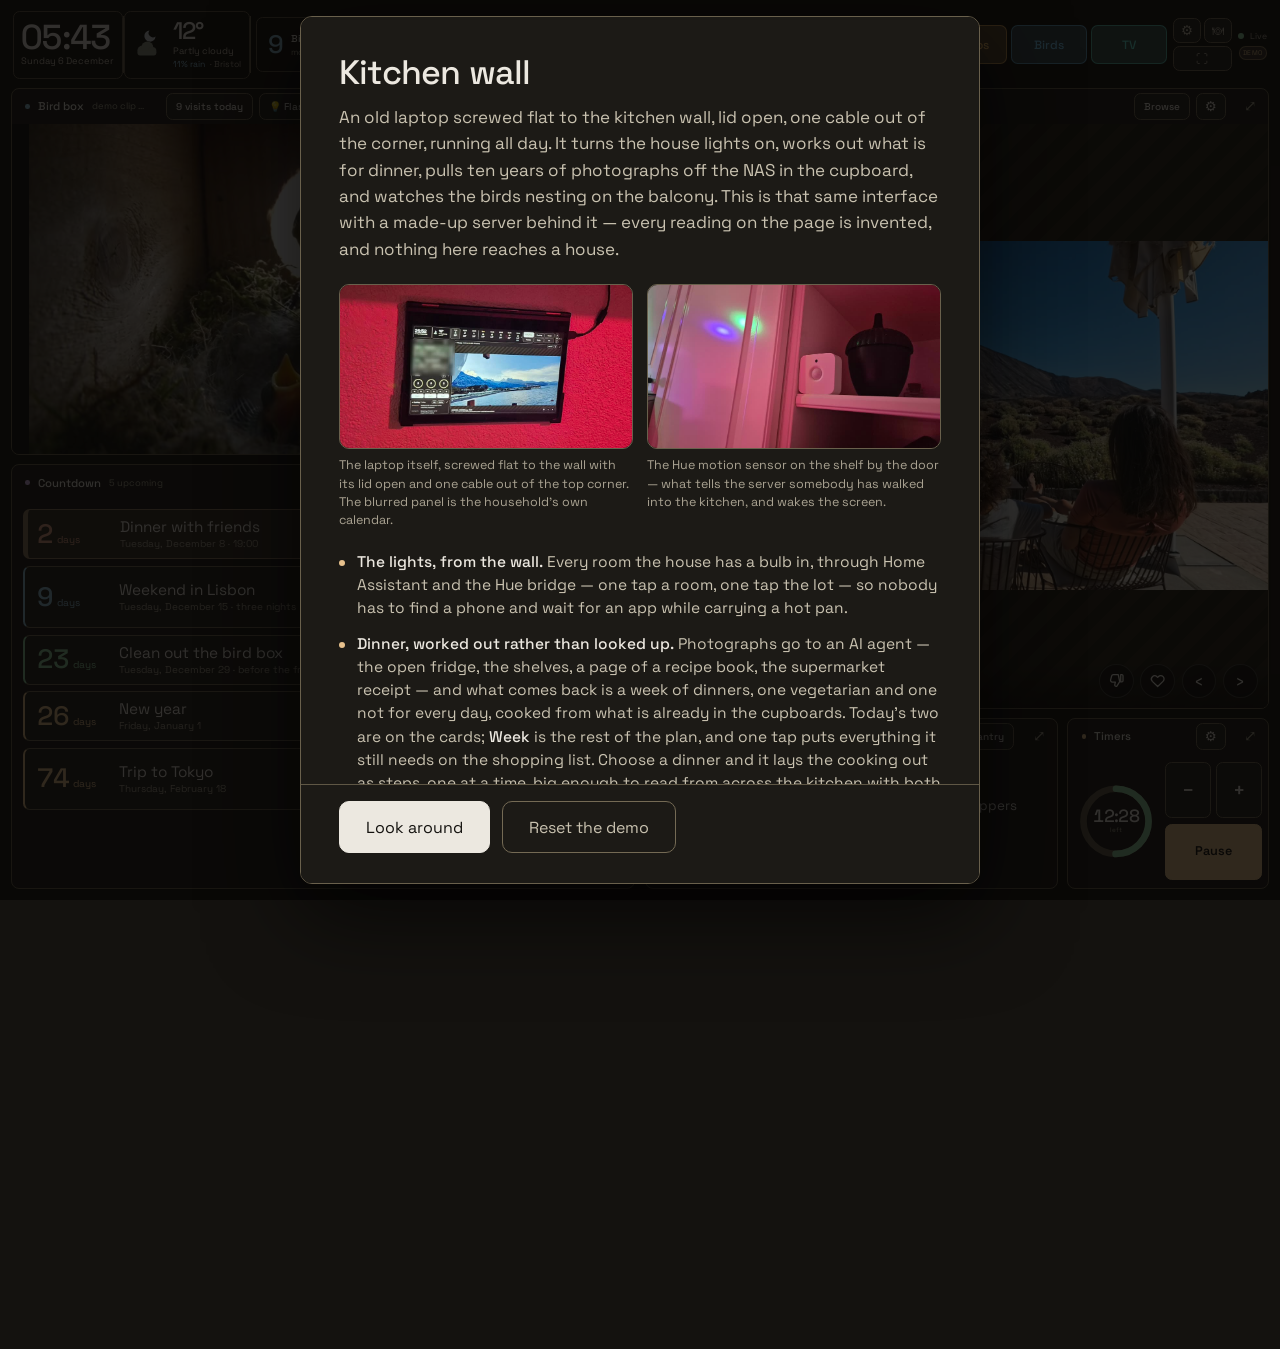
==== commit 17ca2dff: "feat: update Kitchen wall demo with motion bar and panel changes Resyncs /kitchen-demo/ from Protos-" ====
--- a/kitchen-demo/index.html
+++ b/kitchen-demo/index.html
@@ -40,30 +40,39 @@
 
   <div class="hd-rule"></div>
 
-  <!-- Eight hours fit at a readable size; the next two days are dragged in
-       sideways with a finger (or the arrows). Tapping opens the 48-hour view. -->
-  <div class="hd-bandwrap">
-    <button class="hd-arrow prev" aria-label="earlier hours">‹</button>
-    <div id="hd-band" role="button" tabindex="0" aria-label="open the full forecast"></div>
-    <button class="hd-arrow next" aria-label="later hours">›</button>
-  </div>
+  <!-- What the bird box has seen, where the hourly weather band used to be.
+       The hours are still one tap away, behind the reading to the left of
+       this; nothing else on the wall answers "has anything been at the box
+       today" without leaving the view you are on. Filled by motionbar.js. -->
+  <div id="hd-motion" role="button" tabindex="0"
+       aria-label="what the bird box has seen"></div>
 
   <div class="hd-rule"></div>
 
   <nav id="presets" aria-label="layout presets"></nav>
 
-  <div class="hd-tools">
-    <!-- Next to the view buttons on purpose: it arranges the view they choose. -->
-    <button id="layout-btn" class="gear" title="arrange this view"
-            aria-label="arrange this view">⚙</button>
-    <button id="meal-btn" title="meal time — dim the screen for 30 minutes"
-            aria-label="meal time">🍽</button>
-    <button id="full-btn" title="full screen" aria-label="full screen">⛶</button>
-    <!-- The one control that is not part of the real dashboard: what this is,
-         and how to put it back the way it was found. -->
-    <button id="demo-pill" title="what this is">Demo</button>
-    <div class="hd-live">
-      <span id="conn-dot"></span><span id="conn-text">Live</span>
+  <!-- The corner right of the views. It is the same width in every view, which
+       is what keeps the six view buttons at one place on the glass — so the
+       demo's own chip goes inside it, under Live, rather than beside the tools
+       where it would push them left. -->
+  <div class="hd-right">
+    <div class="hd-tools">
+      <!-- Next to the view buttons on purpose: it arranges the view they
+           choose. -->
+      <button id="layout-btn" class="gear" title="arrange this view"
+              aria-label="arrange this view">⚙</button>
+      <button id="meal-btn" title="meal time — dim the screen for 30 minutes"
+              aria-label="meal time">🍽</button>
+      <button id="full-btn" title="full screen" aria-label="full screen">⛶</button>
+    </div>
+
+    <div class="demo-corner">
+      <div class="hd-live">
+        <span id="conn-dot"></span><span id="conn-text">Live</span>
+      </div>
+      <!-- The one control that is not part of the real dashboard: what this
+           is, and how to put it back the way it was found. -->
+      <button id="demo-pill" title="what this is">Demo</button>
     </div>
   </div>
 </header>
@@ -129,10 +138,13 @@
         through Home Assistant and the Hue bridge — one tap a room, one tap the
         lot — so nobody has to find a phone and wait for an app while carrying
         a hot pan.</li>
-      <li><b>Dinner, worked out rather than looked up.</b> An AI agent reads the
-        shopping list the house sends it, so it knows roughly what is in the
-        cupboards, and suggests things that can be cooked tonight from what is
-        already there. Choose one and it lays the cooking out as steps, one at a
+      <li><b>Dinner, worked out rather than looked up.</b> Photographs go to an
+        AI agent — the open fridge, the shelves, a page of a recipe book, the
+        supermarket receipt — and what comes back is a week of dinners, one
+        vegetarian and one not for every day, cooked from what is already in
+        the cupboards. Today's two are on the cards; <b>Week</b> is the rest of
+        the plan, and one tap puts everything it still needs on the shopping
+        list. Choose a dinner and it lays the cooking out as steps, one at a
         time, big enough to read from across the kitchen with both hands
         full.</li>
       <li><b>It sleeps when the kitchen is empty.</b> The wall is a Home
@@ -144,26 +156,40 @@
         videos live on the NAS in the cupboard, and the wall reaches into them
         all day — a few hundred pulled across at a time and shown at random, so
         a decade of holidays and small children keeps surfacing between the
-        forecast and the shopping list. The <b>♥</b> keeps one.</li>
+        forecast and the shopping list. The <b>♥</b> keeps one on the server, so
+        it goes on playing with the NAS asleep; the <b>👎</b> takes one out of
+        the show for good and writes its path down for deleting later.</li>
       <li><b>The birds on the balcony.</b> A camera inside the nest box out
-        there, streamed to the panel. The clip looping in this demo is not that
-        stream: it is AI-generated, a stand-in for what the box will show when
-        the new nesting season comes round.</li>
+        there, streamed to the panel. It watches for movement on its own chip
+        and tells the wall: the block along the top bar is how many times
+        something has come to the box today and the last three stills of it, and
+        behind that is every one of them, steppable with <b>‹ ›</b>. The wall can
+        chime when it reports and flash the lights in whichever rooms are too
+        far away to hear it. The clip looping in this demo is not that stream:
+        it is AI-generated, a stand-in for what the box will show when the new
+        nesting season comes round, and the stills in the log are frames cut
+        out of it.</li>
     </ul>
 
     <p class="demo-head">Looking around this copy</p>
 
     <ul class="demo-list">
       <li><b>Six views</b> along the top — Everything, Cooking, House, Photos,
-        Birds, TV — and the gear beside them rearranges the one you are on.</li>
+        Birds, TV — each in the colour its own panels use, and the gear beside
+        them rearranges the one you are on.</li>
       <li><b>Everything is touch-first.</b> Nothing is smaller than a fingertip
         and there are no hover states. Any panel takes the whole screen with
-        <b>⤢</b>, and carries the clock, the weather and the views up with it.</li>
-      <li><b>Tap the temperature</b> for the week, <b>the hourly strip</b> for
-        the next two days, <b>the clock</b> for timers and world clocks.</li>
-      <li><b>It answers.</b> Lights toggle, dinners can be chosen, timers run,
-        ingredients tick off onto a shopping list, and a kept photograph stays
-        kept — all of it held in your browser and thrown away by <i>Reset</i>.</li>
+        <b>⤢</b>, and carries the clock, the weather and the views up with it —
+        the six buttons stay at the same place on the glass in every view.</li>
+      <li><b>Tap the temperature</b> for the whole report: the next two days
+        hour by hour beside the next ten days. <b>The bird box block</b> opens
+        the birds, and one of its stills opens that still. <b>The clock</b> is
+        timers and world clocks.</li>
+      <li><b>It answers.</b> Lights toggle and dim, dinners can be chosen and
+        rated, timers run, ingredients tick off onto a shopping list, the bird
+        box will report if you ask it to (<i>Test motion</i>, behind the gear on
+        Birds), and a kept photograph stays kept — all of it held in your
+        browser and thrown away by <i>Reset</i>.</li>
     </ul>
 
     <p class="demo-narrow">You are on a small screen, and this is drawn for a
@@ -171,9 +197,10 @@
       laptop to see it at the size it was designed for.</p>
 
     <p class="demo-fine">The photographs are the house's own; the bird box clip
-      is AI-generated. Everything else — the weather, the rooms, the dinners,
-      the events, the channels — is invented. No live data, no accounts, nothing
-      leaves this page.</p>
+      is AI-generated, and the stills in its log are frames cut out of that
+      clip. Everything else — the weather, the rooms, the dinners, the week, the
+      events, the channels, every visit to the box — is invented. No live data,
+      no accounts, nothing leaves this page.</p>
 
     <div class="demo-actions">
       <button id="demo-go">Look around</button>
--- a/kitchen-demo/css/app.css
+++ b/kitchen-demo/css/app.css
@@ -56,7 +56,15 @@
   --radius-sm: 10px;
   --touch: 52px;
   --gap: 14px;
-  --header-h: 132px;   /* kept low: the panels below want the room */
+  --header-h: 102px;   /* one row of views; the panels below want the room */
+  /* The six views sit at one place on the glass in every view — the top bar
+     or a panel filling the screen — so the button you just pressed is still
+     under your finger when the view it opened arrives. Both headers are laid
+     out from these two: the row's width, and how far its right end stays from
+     the right edge of the screen. What fills the gap is the tools and Live on
+     the top bar, and the panel's ⤢ on a full-screen one. */
+  --nav-w: 714px;      /* six 114px buttons and five 6px gaps */
+  --nav-right: 170px;
   --z: 1;              /* page scale; see body, and the media queries under it */
 
   /* Dark native widgets: the date input in the countdown editor is the only
@@ -133,7 +141,7 @@
 
 .hd-clock {
   display: flex; flex-direction: column; justify-content: center;
-  gap: 2px; padding: 0 12px; min-width: 208px;
+  gap: 2px; padding: 0 12px; min-width: 160px;
 }
 #time {
   font-size: 52px; font-weight: 500; line-height: 0.9; letter-spacing: -2.5px;
@@ -145,12 +153,12 @@
    enough to identify on its own, then the temperature, then the small print. */
 .hd-now {
   display: flex; align-items: center;
-  gap: 12px; padding: 0 16px; min-width: 210px;
-}
-#now-icon { flex: 0 0 auto; width: 54px; height: 54px; }
+  gap: 12px; padding: 0 16px; min-width: 186px;
+}
+#now-icon { flex: 0 0 auto; width: 50px; height: 50px; }
 .hd-now-txt { display: flex; flex-direction: column; justify-content: center; gap: 2px; min-width: 0; }
-#now-temp { font-size: 38px; font-weight: 500; line-height: 1; letter-spacing: -1.5px; }
-#now-cond { font-size: 15px; color: var(--mid); }
+#now-temp { font-size: 36px; font-weight: 500; line-height: 1; letter-spacing: -1.5px; }
+#now-cond { font-size: 14px; color: var(--mid); }
 .hd-now-sub {
   display: flex; align-items: center; gap: 8px;
   font-size: 13px; color: var(--dim);
@@ -162,83 +170,53 @@
 .hd-now-sub > span:not(:empty) ~ span:not(:empty)::before { content: '· '; }
 #now-rain { color: var(--birds); }
 
-/* hourly band ---------------------------------------------------- */
-/* Eight hours are shown at a size that reads from across the kitchen; the
-   next two days are dragged in sideways with a finger. No temperature bars —
-   the glyph, the degree and the hour say it all, and the 48-hour overlay
-   carries the shape of the day. */
-.hd-bandwrap { flex: 1; min-width: 0; position: relative; display: flex; align-items: center; }
-#hd-band {
+/* the bird box, in the top bar ----------------------------------- */
+/* Where the hourly band was. The band summarised a forecast that is one tap
+   away behind the reading to its left — the same hours, in more detail,
+   whenever anybody asks — so the middle of the top bar was the one place on
+   this wall where something could stand that is nowhere else: what the camera
+   has seen today. Tapping it opens Birds, where the stills and the settings
+   are. Filled by motionbar.js from the same SSE key that view reads. */
+#hd-motion {
   flex: 1; min-width: 0;
-  display: flex; align-items: stretch; gap: 3px;
-  padding: 2px 8px;
-  border-radius: var(--radius);
-  overflow-x: auto; overflow-y: hidden;
-  scroll-snap-type: x proximity;
-  /* Match the padding, or the first cell can only snap to scrollLeft 8 and
-     the "earlier hours" arrow never believes it is at the start. */
-  scroll-padding-inline: 8px;
-  scroll-behavior: smooth;
-  /* The drag is wired by hand in weather.js; leaving native panning on as
-     well would move the strip twice as far as the finger. */
-  touch-action: none;
-  scrollbar-width: none;          /* the wall is touched, not scrolled by mouse */
-  overscroll-behavior-x: contain;
-}
-#hd-band.dragging { scroll-behavior: auto; }   /* follow the finger exactly */
-#hd-band::-webkit-scrollbar { display: none; }
-.hr {
-  position: relative;
-  flex: 0 0 calc(12.5% - 2.7px);  /* eight columns in view, the rest scroll */
-  min-width: 0; scroll-snap-align: start;
-  display: flex; flex-direction: column; align-items: center;
-  gap: 2px; padding: 6px 0 5px;
-  border-radius: var(--radius-sm);
-}
-.hr.night { background: #191712; }
-.hr.now { background: var(--panel-2); box-shadow: inset 0 0 0 1px var(--rule); }
-/* A hairline where one day becomes the next, so hours dragged in from
-   tomorrow are never read as today's. */
-.hr.newday::before {
-  content: ''; position: absolute; left: -2px; top: 6px; bottom: 6px;
-  width: 1px; background: var(--rule);
-}
-/* The hour is the label the whole cell hangs off, so it is not the smallest
-   thing in it: dim grey at 14px lost the argument with a 24px temperature. */
-.hr-h {
-  font-size: 16px; font-weight: 500; color: var(--mid);
-  font-variant-numeric: tabular-nums; letter-spacing: 0.2px;
-}
-.hr.now .hr-h { color: var(--text); }
-.hr.newday .hr-h { color: var(--photos); }
-.hr-ico { width: 34px; height: 34px; flex: 0 0 auto; }
-.hr-t { font-size: 24px; font-weight: 500; font-variant-numeric: tabular-nums; letter-spacing: -0.8px; }
-.hr-f {
-  display: flex; align-items: center; gap: 4px; min-height: 17px;
-  font-size: 13px; color: var(--birds); font-variant-numeric: tabular-nums;
-}
-.hr-f i {
-  width: 6px; height: 6px; background: var(--birds);
-  border-radius: 60% 0 60% 60%; transform: rotate(-45deg);
-}
-
-/* Arrows sit over the ends of the band: a wall screen is not always within
-   comfortable swiping reach. They hide when there is nothing that way. */
-.hd-arrow {
-  position: absolute; top: 0; bottom: 0; z-index: 2;
-  width: 34px; font-size: 26px; line-height: 1; color: var(--mid);
-  background: linear-gradient(90deg, var(--bg) 55%, transparent);
-  border-radius: var(--radius);
-}
-.hd-arrow.prev { left: 0; }
-/* Only the fade is mirrored, not the chevron: a flipped "›" is a "‹", which
-   is exactly the wrong thing for the button that goes forward to say. */
-.hd-arrow.next {
-  right: 0;
-  background: linear-gradient(270deg, var(--bg) 55%, transparent);
-}
-.hd-arrow[hidden] { display: none; }
-.hd-arrow:active { color: var(--text); }
+  display: flex; align-items: center; gap: 18px;
+  margin: 10px 8px; padding: 0 16px;
+  border-radius: var(--radius-sm); border: 1px solid var(--rule-soft);
+  cursor: pointer; overflow: hidden;
+}
+#hd-motion:active { background: var(--panel-2); }
+.mo-head { display: flex; align-items: center; gap: 12px; flex: 0 0 auto; }
+.mo-n {
+  font-size: 38px; font-weight: 500; line-height: 1; letter-spacing: -1.5px;
+  font-variant-numeric: tabular-nums; color: var(--birds);
+}
+/* Nought is an answer, not an absence: it goes quiet rather than away, because
+   the block keeping its shape is what keeps the views beside it still. */
+#hd-motion.quiet .mo-n { color: var(--dim); }
+#hd-motion.off .mo-n { color: var(--dim); opacity: 0.6; }
+.mo-txt { display: flex; flex-direction: column; gap: 2px; min-width: 0; }
+.mo-txt b { font-size: 15px; font-weight: 500; color: var(--text); }
+.mo-txt i { font-style: normal; font-size: 13px; color: var(--dim); white-space: nowrap; }
+.mo-thumbs { display: flex; align-items: center; gap: 8px; min-width: 0; overflow: hidden; }
+.mo-th {
+  position: relative; flex: 0 0 auto; width: 108px; height: 60px;
+  border-radius: 8px; overflow: hidden;
+  background: var(--well); border: 1px solid var(--rule-soft);
+}
+.mo-th img { width: 100%; height: 100%; object-fit: cover; display: block; }
+/* A still is its own target now — the block opens the bird box, a still opens
+   the log that still is in — so it has to answer a finger on its own. The
+   block's own press state stops at the stills for the same reason: two
+   different things happening must not look like one. */
+.mo-th:active { border-color: var(--mid); }
+#hd-motion:active .mo-th { border-color: var(--rule-soft); }
+.mo-th i {
+  position: absolute; left: 5px; bottom: 4px; padding: 1px 7px;
+  border-radius: 999px; background: #100e0bcc;
+  font-style: normal; font-size: 12px; color: var(--text);
+  font-variant-numeric: tabular-nums;
+}
+.mo-none { font-size: 14px; color: var(--dim); white-space: nowrap; }
 
 /* weather glyphs — inline SVG, coloured from the palette ---------- */
 .wx-ico { width: 100%; height: 100%; display: block; }
@@ -252,44 +230,83 @@
 .wx-ico .f line { stroke: var(--cloud); stroke-width: 2.4; stroke-linecap: round; }
 
 /* presets -------------------------------------------------------- */
-/* Six views in a 3x2 block: the mixed dashboards on the top row, the
-   single-source views underneath. Order comes from layouts.json. */
+/* Six views in one row, in the order layouts.json lists them. They were a 3x2
+   block up here and a shrink-to-fit line in a full-screen panel's header, so
+   the button you had just pressed jumped twice on the way into a picture and
+   out of it again. Now both are this row — same buttons, same size and, by
+   --nav-right, the same place — and the header is 30px lower for it. */
 #presets {
-  display: grid; grid-template-columns: repeat(3, 1fr); gap: 6px;
-  padding: 0 12px; align-content: center;
+  flex: 0 0 var(--nav-w);
+  display: flex; align-items: center; justify-content: flex-end; gap: 6px;
 }
 /* These are the most-pressed targets on the wall — every view change goes
-   through them — so they take the room they need and the hourly band gives it
-   up. The band only ever shows eight hours; squeezed, those columns are
-   narrower, which costs less than a missed tap on Cooking with wet hands. */
+   through them — so they keep their full height and the hourly band gives up
+   hours instead: a missed tap on Cooking with wet hands costs more than the
+   seventh and eighth hour, which are a drag away. */
+/* Each button wears the hue its own view's panels wear — Cooking terracotta,
+   House green, Photos amber, Birds blue, TV teal, Everything the plain ink —
+   named per preset in layouts.json and set on the element by app.js. Six
+   identical dark rectangles were six words to read from the doorway; this way
+   the row is six different things before any of them is read. The hue is the
+   ink and a quarter of it is the ground, and the two swap over when the view
+   is the one on screen. A preset with no accent falls back to exactly what
+   every button looked like before. */
+/* The hues this wall is built from are pastels, which is right everywhere they
+   are used at size — a whole panel, a card's left edge, a kicker over a
+   photograph. At 114x58 with a tenth of the hue in the ground they were six
+   dark rectangles with tinted words on them, and from the doorway the colour
+   was a rumour. The row is the one place that needs the hue at full strength,
+   so the button *saturates* its own accent rather than being handed a second
+   palette to keep in step with the first: same six hues, more of each.
+
+   Everything, whose accent is the plain ink, comes out of this unchanged —
+   there is no saturation in a near-grey to raise. */
 #presets button {
-  height: 58px; width: 136px;
+  flex: 0 0 114px; height: 58px; padding: 0 6px;
   border-radius: var(--radius-sm);
-  background: var(--panel-2);
-  border: 1px solid var(--rule);
-  color: var(--text);
-  font-size: 18px; font-weight: 500;
+  --accent: var(--text);
+  /* Saturation only. Lightness is already where these hues want to be, and
+     raising it on a pastel that is nearly there pushes the channel past 1 —
+     Photos came out at 1.007 red, which is a clip, not a colour. */
+  --accent-lit: hsl(from var(--accent) h calc(s * 1.75) l);
+  background: color-mix(in srgb, var(--accent-lit) 24%, var(--panel-2));
+  border: 1px solid color-mix(in srgb, var(--accent-lit) 68%, transparent);
+  color: var(--accent-lit);
+  font-size: 18px; font-weight: 500; white-space: nowrap;
 }
 #presets button.on {
-  background: var(--text); border-color: var(--text); color: var(--bg); font-weight: 600;
-}
-
-/* Full screen and meal time sit with the live dot: whole-screen actions, not
-   anything to do with one panel. */
+  background: var(--accent); border-color: var(--accent); color: var(--bg); font-weight: 600;
+}
+
+/* The corner right of the views. Whatever is in it, it is this wide, so the
+   views keep their place; the 20px taken off is the page's 16px margin and the
+   top bar's own 4px, which also stand between it and the edge. */
+.hd-right {
+  flex: 0 0 calc(var(--nav-right) - 20px);
+  display: flex; align-items: center; justify-content: flex-end;
+  gap: 10px; padding-left: 8px;
+}
+/* The three tools sit beside the views, not in a row before them: all three
+   act on the view you are looking at — arrange it, dim it, fill the screen
+   with it — so they belong against the buttons that choose it. They were a
+   column of three while the views were two rows; in a 102px header three
+   38px buttons stacked no longer fit, so they pair up with ⛶ across the foot.
+   Same three, same place, same meaning. */
 .hd-tools {
-  display: flex; align-items: center; gap: 8px;
-  padding: 0 2px 0 10px; flex: 0 0 auto;
+  display: grid; grid-template-columns: repeat(2, 42px); gap: 4px;
+  align-content: center; flex: 0 0 auto;
 }
 .hd-tools > button {
-  width: 46px; height: 46px; border-radius: var(--radius-sm);
+  height: 38px; border-radius: var(--radius-sm);
   background: var(--panel-2); border: 1px solid var(--rule);
-  color: var(--mid); font-size: 20px; line-height: 1;
+  color: var(--mid); font-size: 18px; line-height: 1;
   display: flex; align-items: center; justify-content: center;
 }
+.hd-tools > #full-btn { grid-column: 1 / -1; }
 .hd-tools > button.on { background: var(--text); border-color: var(--text); color: var(--bg); }
 .hd-live {
-  display: flex; align-items: center; gap: 8px;
-  padding: 0 4px 0 6px; font-size: 13px; color: var(--dim);
+  display: flex; align-items: center; gap: 8px; flex: 0 0 auto;
+  font-size: 13px; color: var(--dim);
 }
 
 /* ---- meal time: black, and staying that way ----
@@ -383,21 +400,38 @@
 #p-services  header .dot { background: var(--house); }
 
 /* a panel filling the screen */
+/* --hx-inset is how far short of the screen's right edge the header's content
+   stops: the panel's 16px inset, its 1px border and the header's own 20px. ⤢
+   is placed from it, so the views end --nav-right from the edge here exactly
+   as they do in the top bar. */
 .panel.expanded {
   position: fixed; inset: 16px; z-index: 40;
   background: var(--panel);
-}
-.panel.expanded > header { height: 92px; padding-left: 28px; font-size: 32px; font-weight: 400; }
+  --hx-inset: 37px;
+}
+/* 2px under the top bar's height because the header starts 1px lower (the
+   panel's border) — which centres the views on the line they had up there. */
+.panel.expanded > header {
+  height: calc(var(--header-h) - 2px);
+  padding-left: 28px; font-size: 32px; font-weight: 400;
+}
 .panel.expanded > header .dot { width: 9px; height: 9px; }
 .panel.expanded > header .meta { font-size: 16px; }
+/* Square, because it says ⤢ in here too — the toggle that made the panel big
+   is the toggle that makes it small, and a 150px button reading "Close" was a
+   different control in the same corner. Sized to the touch target the rest of
+   the header uses, not to a word. */
 .panel.expanded > header button.expand {
-  width: auto; min-width: 150px; height: 60px; margin-right: 16px;
+  width: 58px; min-width: 58px; height: 58px; padding: 0;
+  /* the room between the views and the right edge, less the header gap, the
+     button itself and --hx-inset: whatever is left goes in front of ⤢ */
+  margin-left: calc(var(--nav-right) - var(--hx-inset) - 58px - 16px);
   border: 1px solid #3d3a2c; border-radius: var(--radius-sm);
-  color: var(--text); font-size: 18px; font-weight: 500; padding: 0 26px;
+  color: var(--text); font-size: 26px; font-weight: 500;
 }
 .panel.expanded > header .custom-buttons { gap: 12px; }
 .panel.expanded > header .custom-buttons button {
-  height: 60px; padding: 0 24px; font-size: 18px; font-weight: 500;
+  height: 58px; padding: 0 24px; font-size: 18px; font-weight: 500;
 }
 
 /* An expanded panel covers the top bar, so the three things that are always
@@ -406,28 +440,79 @@
    a full-screen bird box was the Close button, which is not where anybody
    looks for "show me the kitchen lights".
 
-   In here they are one line, not the 3x2 block the top bar has room for: a
-   panel header is 92px tall and the width is the one thing it has spare. */
-.panel.expanded > header { gap: 16px; padding-right: 8px; }
-.panel.expanded > header #presets {
-  display: flex; flex-wrap: nowrap; gap: 8px; padding: 0;
-  grid-template-columns: none; flex: 0 1 auto; min-width: 0;
-}
-.panel.expanded > header #presets button {
-  height: 56px; width: auto; min-width: 0; padding: 0 16px; font-size: 16px;
-  white-space: nowrap;
-}
+   They are the top bar's row, moved here unchanged — same buttons, same size,
+   same place. What the panel brings of its own (Browse, ⚙, Sound off) goes to
+   the left of them, so nothing crowds in between the views and ⤢. The order
+   is set here rather than in the DOM because the panel's own header has to
+   be in its usual order again the moment it is small. */
+.panel.expanded > header { gap: 16px; padding-right: 20px; }
+.panel.expanded > header .custom-buttons { order: 1; }
+.panel.expanded > header .spacer { order: 2; }
+.panel.expanded > header #presets { order: 3; }
+.panel.expanded > header button.expand { order: 4; }
+/* Allowed to shrink, because the views beside it no longer do: the event
+   chips give way (their titles ellipsise) before a view button gets narrower. */
 .hx {
-  display: flex; align-items: center; gap: 18px; flex: 0 0 auto;
+  display: flex; align-items: center; gap: 18px; flex: 0 1 auto; min-width: 0;
   padding-left: 20px; border-left: 1px solid var(--rule);
 }
 .hx-time {
+  flex: 0 0 auto;
   font-size: 40px; font-weight: 500; line-height: 1; letter-spacing: -1.6px;
   font-variant-numeric: tabular-nums;
 }
-.hx-wx { display: flex; align-items: center; gap: 8px; }
+.hx-wx { display: flex; align-items: center; gap: 8px; flex: 0 0 auto; }
+/* ...but not over a picture. That header carries the clock and what is coming,
+   and the rest of its room goes to the six views; the weather is in the top
+   bar, a tap away behind the clock, and the hours are in the strip down the
+   left. Panels with no strip keep the pair: there it is the only weather on
+   the screen. */
+.panel.expanded.has-wxcol > header .hx-wx { display: none; }
 .hx-ico { width: 40px; height: 40px; flex: 0 0 auto; }
 .hx-temp { font-size: 28px; font-weight: 500; letter-spacing: -1px; }
+/* "Feels like" is printed over a picture and nowhere else. There the column has
+   the room for it and the top bar's own block is covered up, so this is the
+   only weather on the screen; in every other expanded header the icon and the
+   temperature are already that, and a third figure would crowd the panel's own
+   buttons off the line. Absent means "the same as it is" — see paintMirror(). */
+.hx-feels { display: none; font-size: 18px; color: var(--dim); white-space: nowrap; }
+/* What is coming, where the panel's own item count used to be. The count was a
+   number you want once while setting the cache up and it was on the wall for
+   ever; this is three words nobody asks for and everybody reads. */
+/* A chip, not another cell in the row. Beside a clock and a temperature, two
+   more numbers in the same weight read as a third reading of the weather —
+   which is what "10 days" beside "19°" looked like. Its own ground, its own
+   edge and the countdown's violet make it plainly a different kind of thing. */
+.hx-events { display: flex; align-items: center; gap: 10px; min-width: 0; }
+.hx-events:empty { display: none; }
+/* Not over the countdown itself: the two chips would be its first two rows,
+   an inch above the rows. With the views at their full width the header has
+   no room to say anything twice — it cut "Counting down" and both titles to
+   an ellipsis. */
+#p-countdown.expanded > header .hx-events { display: none; }
+/* Set by fitNextEvents() in app.js when two would cut a title short. */
+.hx-events.one .hx-next + .hx-next { display: none; }
+.hx-next {
+  display: flex; align-items: baseline; gap: 9px; min-width: 0;
+  padding: 7px 16px; border-radius: var(--radius-sm);
+  background: var(--panel-2); border: 1px solid var(--event);
+}
+/* The one after next is the same chip, dimmed. Two at full strength compete
+   for "the next thing", which is the one question this pair is here to answer;
+   dimming the second says which is which without a second design. */
+.hx-next + .hx-next { opacity: 0.62; }
+.hx-next-n {
+  font-size: 24px; font-weight: 600; color: var(--event); flex: 0 0 auto;
+  font-variant-numeric: tabular-nums; letter-spacing: -0.5px;
+}
+.hx-next-t {
+  font-size: 19px; color: var(--mid);
+  overflow: hidden; text-overflow: ellipsis; white-space: nowrap;
+}
+/* The panel's meta line is what the next event replaced — it is still set, and
+   still read by the un-expanded header, so it is hidden here rather than
+   blanked. */
+.panel.expanded > header .meta { display: none; }
 /* The panel's own name and its meta line are the least useful things in a
    header that now also carries the clock, the weather and six view buttons —
    you know which panel you opened. So they are the two that give way, and the
@@ -445,6 +530,277 @@
 }
 .placeholder .big { font-size: 46px; }
 
+/* ------- a picture filling the screen -------
+   Photos and the bird box, the two panels whose content has a shape of its
+   own. Full screen they stop being a card with a picture in it — no 16px
+   inset, no border, no title bar taking 92px off the top. The picture is the
+   screen, and everything else sits on it the way ♥ ‹ › always have: the clock
+   and the two countdown chips on the left, the panel's own buttons beside
+   them, the views and ⤢ on the right, over a gradient that carries them so
+   none of it is a slab. Nothing fades; the chrome is always up. A panel opts
+   in with `fullBleed`, and expand() in app.js adds the class. */
+.panel.expanded.bleed {
+  inset: 0; border: 0; border-radius: 0;
+  background: var(--well);
+  --hx-inset: 20px;   /* no inset and no border: only the header's own 20px */
+  /* Everything the picture carries at the top: the row of views, and under it
+     this view's own buttons. The gradient is this tall, a screen that is not a
+     picture starts below it, and both follow from the one number. */
+  --bleed-chrome: 186px;
+  /* One width for everything down the left edge — the weather, the countdown
+     chips and the hours under them. They are one column and they have to
+     measure as one; three things that each sized themselves to their own
+     content read as three things that happen to be near each other. */
+  --bleed-col: 340px;
+}
+/* The top bar's height plus the page's 16px margin above it, with the margin
+   as padding, so the views land on the very line the top bar's are on. Out of
+   the flow, so the body under it is the whole screen. */
+.panel.expanded.bleed > header {
+  position: absolute; left: 0; right: 0; top: 0; z-index: 6;
+  height: calc(16px + var(--header-h)); padding-top: 16px;
+}
+.panel.expanded.bleed::before {
+  content: ''; position: absolute; left: 0; right: 0; top: 0; z-index: 5;
+  height: var(--bleed-chrome); pointer-events: none;
+  background: linear-gradient(#100e0bf2, #100e0bb3 55%, transparent);
+}
+/* You know which picture you opened; the clock is the first thing instead. */
+.panel.expanded.bleed > header .dot,
+.panel.expanded.bleed > header .name { display: none; }
+/* Over a picture the left edge is a column, not a row: the clock, what it is
+   doing outside, the countdown, and the hours under all three. It is taken out
+   of the header's flex row entirely (absolute, against a header that is itself
+   positioned) so that a column as tall as six events cannot disturb the six
+   view buttons sharing that header — they stay on the line the top bar puts
+   them on, whatever is stacked under the clock.
+   Its own shadow, because below the gradient there is no ground at all: the
+   chips bring dark glass with them, the clock and the temperature do not. */
+.panel.expanded.bleed > header .hx {
+  position: absolute; left: 28px; top: 16px; width: var(--bleed-col);
+  flex-direction: column; align-items: stretch; gap: 12px;
+  padding-left: 0; border-left: 0;
+  text-shadow: 0 2px 6px #000000cc;
+}
+/* The weather comes back over a picture. It is hidden in every other
+   full-screen header (see .has-wxcol above) because the hours strip carries
+   the forecast there — but the strip is glyphs and hours, and it never says
+   what it is *now*, which is the one thing the top bar this panel is covering
+   had in it. */
+.panel.expanded.bleed > header .hx-wx {
+  display: flex; align-items: center; gap: 12px;
+}
+.panel.expanded.bleed > header .hx-ico { width: 48px; height: 48px; }
+.panel.expanded.bleed > header .hx-temp { font-size: 44px; letter-spacing: -1.6px; }
+.panel.expanded.bleed > header .hx-feels { display: inline; }
+/* The bird box, over a picture. A full-screen photograph covers the top bar,
+   and with it the one block on this wall that says whether anything has been
+   at the box today — so it comes back in the clock's column, under the time
+   and above what is coming, cut down to the count, what it counts and the last
+   still. One still rather than three: the rest of that column belongs to the
+   photograph beside it.
+
+   Built as a chip the size of the countdown's, and the number sits in the same
+   96px the days sit in, so "500" lines up under "4 days" and the left edge
+   reads as one stack. Out in the header row it had been a second block
+   floating in the middle of the picture, which is a thing near the clock
+   rather than part of it. */
+.hx-motion {
+  display: flex; align-items: center; gap: 9px; min-width: 0;
+  padding: 6px 16px; border-radius: var(--radius-sm);
+  background: var(--panel-2); border: 1px solid var(--birds);
+  color: var(--text); text-align: left; touch-action: manipulation;
+}
+.hx-motion:active { border-color: var(--text); }
+.hx-mo-n {
+  flex: 0 0 auto; font-size: 24px; font-weight: 600; letter-spacing: -0.5px;
+  font-variant-numeric: tabular-nums; color: var(--birds);
+}
+.panel.expanded.bleed > header .hx-mo-n { min-width: 96px; }
+/* Nought is an answer here too, and alerts switched off is a different answer
+   again — the line under the number says which, so the number only has to stop
+   claiming the attention that a bird earns. */
+.hx-motion.quiet { border-color: var(--rule); }
+.hx-motion.quiet .hx-mo-n { color: var(--dim); }
+.hx-motion.off .hx-mo-n { color: var(--dim); opacity: 0.6; }
+.hx-mo-txt { display: flex; flex-direction: column; gap: 0; min-width: 0; }
+.hx-mo-txt b { font-size: 15px; font-weight: 500; }
+.hx-mo-txt i {
+  font-style: normal; font-size: 13px; color: var(--dim);
+  white-space: nowrap; overflow: hidden; text-overflow: ellipsis;
+}
+/* Pushed to the far edge so the chip's own width sets where it sits, rather
+   than the length of the word beside it: the still lines up down the column
+   however the count reads. */
+.hx-mo-th {
+  position: relative; flex: 0 0 auto; width: 56px; height: 32px;
+  margin-left: auto; border-radius: 6px; overflow: hidden;
+  background: var(--well); border: 1px solid var(--rule-soft);
+}
+/* Nothing kept means no frame at all, rather than an empty grey box claiming
+   a picture failed to load. */
+.hx-mo-th:empty { display: none; }
+.hx-mo-th img { width: 100%; height: 100%; object-fit: cover; display: block; }
+.hx-mo-th i {
+  position: absolute; left: 4px; bottom: 3px; padding: 0 6px;
+  border-radius: 999px; background: #100e0bcc;
+  font-style: normal; font-size: 11px; color: var(--text);
+  font-variant-numeric: tabular-nums;
+}
+
+/* Over a picture there is no ground to borrow contrast from, so each control
+   brings its own — the dark glass ♥ ‹ › are made of. Never over a lit button
+   (`.on`): its ink is the page's dark, and on dark glass Browse turned into an
+   empty box the moment it was pressed. */
+.panel.expanded.bleed > header .hx-next,
+.panel.expanded.bleed > header .custom-buttons button:not(.on),
+.panel.expanded.bleed > header button.expand { background: #100e0bd9; }
+/* The views keep their hue over a picture, on the same dark glass — and a
+   little more of it than on the page, because a photograph behind the glass
+   lightens whatever is over it and takes the tint back out again. */
+.panel.expanded.bleed > header #presets button:not(.on) {
+  background: color-mix(in srgb, var(--accent-lit) 30%, #100e0bd9);
+}
+.panel.expanded.bleed > header button.expand { border-color: var(--rule); }
+/* A view's own buttons are not part of the row every view shares, so they sit
+   under it rather than in it, against the same right edge: one line that
+   belongs to this view only, and the six that never move above it. (The header
+   is positioned, so this hangs off it; the gradient reaches 186px and covers
+   it.) */
+.panel.expanded.bleed > header .custom-buttons {
+  position: absolute; top: calc(100% + 6px); right: 20px;
+  gap: 10px;
+}
+.panel.expanded.bleed > header .custom-buttons button { padding: 0 22px; }
+.panel.expanded.bleed > header .custom-buttons button.gear { padding: 0 18px; font-size: 24px; }
+/* Twice the size it is anywhere else, and only here. This is the view the
+   kitchen rests on: a photograph or the bird box, filling the glass, with the
+   clock the one reading left on the screen and a whole empty edge to put it
+   in. At 40px it was the header's clock with the header taken away — the same
+   size as the temperature it no longer sits beside, on a screen being read
+   from the doorway rather than from arm's length. The header keeps 40px, where
+   it shares a line with the weather and six buttons and 80px would push them
+   off it. */
+.panel.expanded.bleed > header .hx-time { font-size: 80px; letter-spacing: -3.2px; }
+
+/* Over a picture the chips fall down the left edge under the clock and the
+   weather, in the band of striped nothing a 4:3 photograph leaves anyway. A
+   row could hold two before the views began; a column holds six and still
+   covers no more of the picture than the band it is in.
+   They are a plain part of the column now rather than hung off the header at a
+   fixed offset: the weather above them can appear and disappear with the
+   forecast, and anything pinned under a thing of changing height is wrong
+   twice a day. One width for all of them, and one width for the days column
+   inside, so the titles start on one line and the edges agree. */
+.panel.expanded.bleed > header .hx-events {
+  flex-direction: column; align-items: stretch; gap: 8px;
+}
+.panel.expanded.bleed > header .hx-next-n { min-width: 96px; }
+/* The header row still has room for two, and only two. */
+.panel.expanded:not(.bleed) > header .hx-next:nth-child(n+3) { display: none; }
+/* Browse, the gear and the single-item view are screens of their own, not
+   things on a picture. They start under the header, and while one is open the
+   header gets a solid ground — the folder tree would otherwise scroll up
+   behind the clock. The chips go with the picture they were floating on, and
+   so does the bird box: everything in that column is furniture for a
+   photograph, and over a folder tree it is a block sitting on the controls. */
+.panel.expanded.bleed:has(> .body > .m-browse:not([hidden]),
+                          > .body > .m-view:not([hidden]),
+                          > .body > .cam-sheet:not([hidden])) > header .hx-events,
+.panel.expanded.bleed:has(> .body > .m-browse:not([hidden]),
+                          > .body > .m-view:not([hidden]),
+                          > .body > .cam-sheet:not([hidden])) > header .hx-motion { display: none; }
+.panel.expanded.bleed > .body > .m-browse,
+.panel.expanded.bleed > .body > .m-view,
+.panel.expanded.bleed > .body > .cam-sheet { top: var(--bleed-chrome); }
+.panel.expanded.bleed:has(> .body > .m-browse:not([hidden]),
+                          > .body > .m-view:not([hidden]),
+                          > .body > .cam-sheet:not([hidden]))::before {
+  background: var(--panel); border-bottom: 1px solid var(--rule-soft);
+}
+/* The caption clears the hours column rather than running under it. */
+.panel.expanded.bleed .m-caption { padding: 26px 260px 14px calc(var(--wxw, 0px) + 18px); }
+.panel.expanded.bleed .cam-live { padding: 7px 14px; font-size: 15px; }
+
+/* ------- the hours over a full-screen picture -------
+   The next twelve hours, down the left of a picture that now fills the screen.
+
+   A strip, not a column: the hour and its glyph, no temperature, over the
+   bottom half of the picture only and faint enough to read the photograph
+   through. It was 300px of solid ground carrying four readings a row, which on
+   a picture fitted to the whole width is 300px of photograph with a panel on
+   it. The top half of every picture is clear now, and the readings it gave up
+   are all still in the top bar's band and the two sheets behind the clock and
+   the "now" block. */
+.panel.expanded.has-wxcol { --wxw: 130px; }
+/* Over a picture it is the foot of the left column instead, so it is that
+   column's width plus the 28px it stands in from the edge — one number, which
+   the caption below also clears itself against. */
+.panel.expanded.bleed.has-wxcol { --wxw: calc(28px + var(--bleed-col)); }
+/* Browse, the gear and the single-item view are full-width screens of their
+   own — a folder tree squeezed beside a forecast helps nobody — so the column
+   retracts while one is open. (:has, not a sibling combinator — the column is
+   prepended, and ~ only ever looks forwards.) */
+.panel.expanded.has-wxcol > .body:has(> .m-browse:not([hidden])) > .wxcol,
+.panel.expanded.has-wxcol > .body:has(> .m-view:not([hidden])) > .wxcol,
+.panel.expanded.has-wxcol > .body:has(> .cam-sheet:not([hidden])) > .wxcol { display: none; }
+
+.wxcol {
+  position: absolute; left: 0; top: 50%; bottom: 0; width: var(--wxw); z-index: 4;
+  display: flex; flex-direction: column;
+  padding: 10px 14px; gap: 2px;
+  /* Fading in from nothing at the top, so the strip has no edge to read as a
+     panel, and dark enough at the foot to carry the hours over a bright
+     photograph. The shadow is what keeps them legible where it is faintest. */
+  background: linear-gradient(#100e0b00, #100e0b4d 60px, #100e0b73);
+  text-shadow: 0 1px 3px #000000b3;
+}
+/* Over a picture: no ground of its own, and standing under the countdown
+   rather than halfway down the glass.
+   The gradient is gone because it was a panel by another name — a soft-edged
+   slab down the left of every photograph, and the one thing on this screen
+   that was drawn to be looked *through* was the thing with a background. What
+   is left is the hours themselves, on the picture, with a shadow to carry them
+   over a bright one. `--wxtop` is measured by placeHours() in app.js: the
+   column above it is as tall as the number of events in it, and no number
+   written here could be right for three chips and for six. */
+.panel.expanded.bleed .wxcol {
+  left: 28px; width: var(--bleed-col); top: var(--wxtop, 50%);
+  padding: 0 4px 10px; gap: 4px;
+  background: none;
+  text-shadow: 0 2px 6px #000000d9, 0 0 3px #000000a6;
+  pointer-events: none;   /* a readout, never a target: the picture is under it */
+}
+.wxc-h {
+  flex: 1 1 0; min-height: 0;
+  display: grid; grid-template-columns: 1fr 40px; align-items: center;
+  gap: 14px; padding: 0 4px;
+  color: var(--text); font-size: 19px;
+}
+/* The glyph belongs to the hour beside it, not to the far edge of the column.
+   Stretching the label with `1fr` pushed the two apart until they read as two
+   lists — the hours down one line and the weather down another, with a hand's
+   width of photograph in between — and at a glance neither said which glyph
+   went with which hour. A fixed label column instead: wide enough for "14:00",
+   so the glyphs still line up under one another, with the pair sitting
+   together at the left where the eye takes them as one row. */
+.panel.expanded.bleed .wxc-h {
+  font-size: 21px;
+  grid-template-columns: 72px 40px; justify-content: start; gap: 12px;
+}
+.panel.expanded.bleed .wxc-ico { width: 40px; height: 40px; }
+.wxc-t { color: var(--mid); font-variant-numeric: tabular-nums; }
+.wxc-ico { width: 34px; height: 34px; display: block; }
+.wxc-ico svg { width: 100%; height: 100%; display: block; }
+/* "now" is the row you look for first, and a night hour should not read as
+   brightly as a day one when the two are stacked. */
+.wxc-h.now { color: var(--photos); font-weight: 500; }
+.wxc-h.now .wxc-t { color: var(--photos); }
+.wxc-h.night { opacity: 0.72; }
+.wxc-h.newday { border-top: 1px solid var(--rule); }
+.wxcol.weather-stale { opacity: 0.55; }
+.wxc-none { margin: auto; color: var(--dim); font-size: 16px; text-align: center; }
+
 /* ============================ camera ============================ */
 #p-camera .body {
   background: var(--well);
@@ -464,6 +820,102 @@
   font-size: 14px; color: var(--text);
 }
 .cam-live > i { width: 7px; height: 7px; border-radius: 50%; background: var(--house); }
+
+/* ---- what the camera saw ----
+   Two screens of the bird box's own: the settings for what to do when it
+   reports, and the log of what it has reported. Same shape as the photo
+   panel's Browse — a bar, then the content — because they are the same kind of
+   thing, and this wall has enough conventions already. */
+.cam-sheet {
+  position: absolute; inset: 0; z-index: 5;
+  background: var(--panel); overflow-y: auto;
+}
+.cam-sheet[hidden] { display: none; }
+.cam-conn { font-size: 14px; color: var(--dim); padding-right: 6px; }
+.cam-when {
+  position: absolute; left: 8px; bottom: 8px;
+  padding: 3px 8px; border-radius: 999px;
+  background: #100e0bcc; font-size: 13px; color: var(--text);
+  font-variant-numeric: tabular-nums;
+}
+.cam-nostill {
+  position: absolute; inset: 0; display: flex; align-items: center; justify-content: center;
+  color: var(--dim); font-size: 14px;
+}
+.cam-one { padding: 14px; display: flex; align-items: center; justify-content: center; }
+.cam-one img, .cam-one video { max-width: 100%; max-height: calc(100vh - 260px); display: block; }
+/* ‹ › over the still, in the corner the photographs put them in and wearing
+   the same dark glass: this wall has one gesture for "the next one" and it
+   should not move about depending on which picture is being looked at.
+
+   On the picture, not in the sheet's corner. The sheet is as wide as the panel
+   and a still is letterboxed in the middle of it, so buttons against the
+   sheet's edge floated in dark nothing a screen's width from the thing they
+   step through — measured at 1801px with the picture ending at 1486. The
+   frame shrink-wraps the media, so they sit on its corner whatever shape it
+   is. A clip keeps its own controls along the bottom; the pair lifts above
+   them rather than fighting for the same corner. */
+.cam-frame { position: relative; display: inline-flex; max-width: 100%; }
+.cam-frame img, .cam-frame video {
+  max-width: 100%; max-height: calc(100vh - 260px); display: block;
+}
+/* One event on its own is the only screen in this sheet that must not scroll:
+   the buttons that step to the next one are on the picture, and a picture
+   sized against the window rather than against the sheet it is in put them
+   nine pixels below the fold — reachable only by scrolling past the thing you
+   were looking at. So the sheet becomes the box and the picture takes its
+   height, whatever the header above it happens to be doing. The log and the
+   settings keep their own scrolling. */
+.cam-sheet.cam-solo { display: flex; flex-direction: column; overflow: hidden; }
+.cam-sheet.cam-solo .cam-one { flex: 1; min-height: 0; }
+.cam-solo .cam-frame { height: 100%; }
+.cam-solo .cam-frame img, .cam-solo .cam-frame video {
+  height: 100%; width: auto; max-height: none; object-fit: contain;
+}
+.cam-nav {
+  position: absolute; right: 16px; bottom: 16px; z-index: 2;
+  display: flex; align-items: center; gap: 10px;
+}
+.cam-frame.has-clip .cam-nav { bottom: 64px; }
+.cam-pos {
+  flex: 0 0 auto; font-size: 14px; color: var(--dim);
+  font-variant-numeric: tabular-nums; padding-right: 4px;
+}
+/* The count is a reading first and a button second: nothing seen is not a
+   thing to press, and it says so by going quiet rather than by going away. */
+.panel > header .custom-buttons button.cam-quiet { color: var(--dim); }
+
+/* ---- the wall is making a noise, and this is how it stops ----
+   "Until stopped" loops the alert, and a sound with no end of its own has to
+   carry the button that ends it. Fixed over every view, because the noise
+   plays in every view — the camera module runs whichever one is up.
+   z-index 90, which is over an expanded panel (40) and under meal time (100):
+   a bird at the box must not light the screen in the middle of dinner. It is
+   the only thing on this wall that appears without anybody pressing anything,
+   so it is also the only one that looks like an alarm. */
+#cam-alert {
+  position: fixed; left: 50%; transform: translateX(-50%); bottom: 30px; z-index: 90;
+  display: none; align-items: center; gap: 18px;
+  padding: 14px 18px 14px 24px; border-radius: 999px;
+  background: #100e0bf2; border: 1px solid var(--birds);
+  box-shadow: 0 10px 30px #00000073;
+}
+#cam-alert.on { display: flex; }
+.al-mark { font-size: 30px; line-height: 1; }
+.al-txt { display: flex; flex-direction: column; gap: 2px; }
+.al-txt b { font-size: 19px; font-weight: 500; }
+.al-txt i {
+  font-style: normal; font-size: 15px; color: var(--dim);
+  font-variant-numeric: tabular-nums;
+}
+#cam-alert button {
+  min-height: var(--touch); padding: 0 26px; flex: 0 0 auto;
+  border-radius: var(--radius-sm); font-size: 17px; white-space: nowrap;
+}
+.al-see { background: var(--panel-2); border: 1px solid var(--rule); color: var(--text); }
+/* The one that ends it is the lit one: at arm's length in a kitchen, the
+   difference between the two buttons has to be visible before either is read. */
+.al-stop { background: var(--birds); color: var(--bg); font-weight: 600; }
 
 /* ============================ house ============================= */
 /* Rooms on top with the space, whole-house scenes under them, and the service
@@ -481,7 +933,11 @@
      clips what will not fit, so a row too short does not overflow visibly — it
      simply loses the bottom control, which is how the colours came to be in
      the markup and nowhere on the screen. */
-  gap: 10px; align-content: center; grid-auto-rows: minmax(64px, 152px);
+  /* The ceiling went up with the brightness row. A tile clips what will not
+     fit — silently, which is how the colour swatches once lived in the markup
+     and nowhere on the screen — so a row added inside one has to be paid for
+     here or it simply is not there. */
+  gap: 10px; align-content: center; grid-auto-rows: minmax(64px, 196px);
 }
 /* A container, not a button: the gear and the scene chips inside are their own
    tap targets, and a button may not legally contain another button. The gear
@@ -529,6 +985,36 @@
   border: 1px solid #0004; touch-action: manipulation;
 }
 .tile.on .tile-sw { border-color: #14120f40; }
+/* One room's brightness, on its own tile. The whole-house dimmer has been
+   along the bottom since the beginning and each room has had one behind its
+   gear; this is the one that was missing — the room you are standing in,
+   under its own name, without a trip through a sheet. Shorter than the
+   sheet's 50px slider because it sits inside a tile, but still a 30px grip. */
+.tile-bri {
+  grid-column: 1; display: flex; align-items: center; gap: 10px;
+  padding: 0 14px 12px; min-width: 0;
+}
+.tile-bri .ls-slider { flex: 1 1 auto; min-width: 0; height: 34px; }
+.tile-bri .ls-slider::-webkit-slider-runnable-track { height: 16px; border-radius: 8px; }
+.tile-bri .ls-slider::-webkit-slider-thumb { width: 30px; height: 30px; margin-top: -8px; }
+.tile-bri .ls-slider::-moz-range-track { height: 16px; border-radius: 8px; }
+.tile-bri .ls-slider::-moz-range-thumb { width: 30px; height: 30px; }
+.tile-bri-val {
+  flex: 0 0 auto; min-width: 42px; text-align: right;
+  font-size: 13px; color: var(--dim); font-variant-numeric: tabular-nums;
+}
+/* A lit tile is a green slab, and the slider has to be legible on it rather
+   than on the panel it was drawn for. */
+.tile.on .tile-bri-val { color: #14120fcc; }
+.tile.on .tile-bri .ls-slider::-webkit-slider-runnable-track {
+  background: #14120f26; border-color: #14120f40;
+}
+.tile.on .tile-bri .ls-slider::-webkit-slider-thumb { background: var(--bg); }
+.tile.on .tile-bri .ls-slider::-moz-range-track {
+  background: #14120f26; border-color: #14120f40;
+}
+.tile.on .tile-bri .ls-slider::-moz-range-thumb { background: var(--bg); }
+
 .tile .lbl { font-size: 18px; font-weight: 500; }
 .tile .sub { font-size: 14px; color: var(--dim); }
 .tile.on { background: var(--house); border-color: var(--house); color: var(--bg); }
@@ -890,10 +1376,104 @@
 }
 .ck-divider { font-size: 13px; color: var(--dim); margin: 10px 4px 0; }
 .ck-foot { flex: 0 0 auto; display: flex; gap: 10px; padding: 8px 14px 14px; }
-.ck-add, .ck-clear {
+.ck-add, .ck-clear, .ck-shop {
   height: var(--touch); padding: 0 22px; font-size: 16px; color: var(--text);
   border: 1px solid var(--rule); border-radius: var(--radius-sm);
   background: var(--panel-2); touch-action: manipulation;
+}
+/* Everything the week still needs, in one stroke. Lit while there is anything
+   to add and quiet when there is not — the button stays where it was either
+   way, because a control that disappears once it has worked leaves the person
+   who pressed it wondering whether it did. */
+.ck-shop { flex: 1; min-width: 0; border-color: #4a352b; color: var(--food); }
+.ck-shop.off { border-color: var(--rule); color: var(--dim); }
+
+/* ---- the week ----
+   Seven rows, not seven columns. Seven columns on this panel is 170px each,
+   and at 170px every dinner in this house ends in an ellipsis — the same
+   arithmetic that made the strip under the photographs stack its two dishes.
+   A row gives each dinner half the panel's width, which fits the longest
+   title anybody writes. */
+/* Seven rows have to fit without scrolling. A week that scrolls is a week you
+   cannot see, and Sunday hiding under the fold is exactly the day somebody
+   opened this to check. The tighter gap and padding here buy the 26px that
+   made the difference on the wall; they are the week's own, so the shopping
+   list and the pantry keep the roomier row they can afford. */
+.ck-listwrap.wk-list { gap: 6px; }
+.wk-row {
+  flex: 0 0 auto; display: flex; align-items: stretch; gap: 14px;
+  padding: 9px 12px; border: 1px solid var(--rule);
+  border-radius: var(--radius-sm); background: var(--panel-2);
+}
+/* Today is the row the eye should find from the doorway; the days already
+   eaten stay legible but stop competing for it. */
+.wk-row.now { border-color: var(--food); background: var(--panel); }
+.wk-row.past { opacity: 0.55; }
+.wk-when {
+  flex: 0 0 84px; display: flex; flex-direction: column; justify-content: center;
+  gap: 2px; padding-left: 4px;
+}
+.wk-when b { font-size: 20px; font-weight: 600; }
+.wk-when span { font-size: 13px; color: var(--dim); }
+.wk-today { color: var(--food) !important; font-size: 12px !important; }
+.wk-body { flex: 1; min-width: 0; display: flex; flex-direction: column; gap: 6px; }
+/* The gap between the two dinners is wider than the gap between a dinner and
+   its own two thumbs, or the row reads as four things rather than two. */
+.wk-dishes { display: flex; gap: 22px; min-width: 0; }
+.wk-dish { flex: 1; min-width: 0; display: flex; align-items: center; gap: 6px; }
+.wk-open {
+  flex: 1; min-width: 0; display: flex; align-items: center; gap: 12px;
+  min-height: var(--touch); padding: 6px 12px; text-align: left;
+  border: 1px solid var(--rule-soft); border-radius: var(--radius-sm);
+  background: var(--panel); color: var(--text); touch-action: manipulation;
+}
+.wk-open:active { border-color: var(--food); }
+.wk-thumb {
+  flex: 0 0 auto; width: 56px; height: 56px; border-radius: var(--radius-sm);
+  object-fit: cover; background: var(--panel-2);
+}
+.wk-text { min-width: 0; display: flex; flex-direction: column; gap: 1px; }
+.wk-text .kicker { font-size: 12px; color: var(--food); }
+.wk-text .kicker.alt { color: var(--mid); }
+/* Two lines at most, and then it clips: a dinner nobody can read is no use,
+   but neither is one row of the week growing to four lines and pushing
+   Thursday off the bottom. */
+.wk-name {
+  font-size: 18px; line-height: 1.2; overflow: hidden;
+  display: -webkit-box; -webkit-box-orient: vertical; -webkit-line-clamp: 2;
+}
+.wk-meta {
+  font-size: 12px; color: var(--dim); overflow: hidden;
+  text-overflow: ellipsis; white-space: nowrap;
+}
+.wk-daynote { font-size: 13px; color: var(--food); padding-left: 2px; }
+.wk-dish .ck-rate { width: 44px; height: 44px; font-size: 18px; }
+
+/* a day of the plan that is not today: the same card, with nothing on it that
+   would write to a document belonging to a different day */
+.ck-still { flex: 1; min-height: 0; display: flex; }
+.ck-alts { flex: 0 0 auto; font-size: 13px; color: var(--dim); padding: 0 4px; }
+.ck-ing.static { background: transparent; }
+
+/* The dish, where there is a picture of it. It yields before the ingredients
+   do — a recipe with twelve of them keeps the list and loses the photograph,
+   which is the right way round on a wall somebody is cooking from. */
+.ck-pic {
+  flex: 0 1 200px; min-height: 0; width: 100%; object-fit: cover;
+  border-radius: var(--radius-sm); background: var(--panel);
+}
+.ck-cookbody { flex: 1; min-height: 0; display: flex; gap: 14px; }
+.ck-cookbody .ck-steps { min-width: 0; }
+/* The page the recipe was read off, beside the steps it was read into.
+   The size is a `width`, not a flex-basis. A photograph is a replaced element
+   with an aspect ratio of its own, and a basis is only a hypothetical size:
+   with `max-height: 100%` clamping a tall page, the width came back off the
+   ratio instead and a 800×1100 photograph took 540px of a 1216px panel —
+   measured, not guessed, and the steps beside it were the narrower column. */
+.ck-source {
+  flex: 0 0 auto; width: min(38%, 460px); align-self: flex-start;
+  max-height: 100%; object-fit: contain;
+  border-radius: var(--radius-sm); background: var(--panel-2);
 }
 
 /* ========================== countdown =========================== */
@@ -1327,10 +1907,42 @@
   background: linear-gradient(90deg, #ff9d4d, #ffd7a8 45%, #fff4e6 70%, #dfeaff);
   border-color: var(--rule);
 }
-.ls-swatches { display: flex; gap: 12px; flex-wrap: wrap; }
+/* The nine swatches and the wheel share one row: the decisions on the left,
+   the fiddle on the right, in width that was standing empty. On separate rows
+   the sheet outgrew the screen and the wheel fell below the fold. */
+.ls-colour-set {
+  display: flex; align-items: center; gap: 32px; flex-wrap: wrap;
+}
+.ls-swatches { display: flex; gap: 12px; flex-wrap: wrap; max-width: 420px; }
 .ls-sw {
   width: 64px; height: 64px; border-radius: 50%;
   background: var(--sw); border: 2px solid var(--rule);
+}
+
+/* The colour wheel: hue around, strength outwards, white in the middle.
+   The nine swatches above are the decisions and this is the fiddle — the same
+   division the brightness row keeps, where the four scenes are the decisions
+   and the slider is the fiddle. Its shape is the thing being chosen, which is
+   what a pair of sliders for hue and saturation never manages to be.
+   The conic gradient starts at the top and runs clockwise, and ha.js measures
+   the finger the same way round; change one and the colour under the finger
+   stops being the colour that arrives. */
+.ls-wheel {
+  position: relative; width: 240px; height: 240px; flex: 0 0 auto;
+  border-radius: 50%; touch-action: none; cursor: pointer;
+  border: 1px solid var(--rule);
+  background:
+    radial-gradient(circle closest-side, #fff, rgba(255, 255, 255, 0) 72%),
+    conic-gradient(hsl(0 100% 50%), hsl(60 100% 50%), hsl(120 100% 50%),
+                   hsl(180 100% 50%), hsl(240 100% 50%), hsl(300 100% 50%),
+                   hsl(360 100% 50%));
+}
+/* Big enough to see under a fingertip that is covering it, and ringed in both
+   inks so it is visible on a red rim and in the white middle alike. */
+.ls-wheel-dot {
+  position: absolute; width: 34px; height: 34px; border-radius: 50%;
+  transform: translate(-50%, -50%); pointer-events: none;
+  border: 3px solid #fff; box-shadow: 0 0 0 2px #00000073, 0 2px 8px #00000073;
 }
 
 /* ============================== TV ============================== */
@@ -1421,8 +2033,20 @@
   object-fit: contain; opacity: 0; transition: opacity 1.2s ease;
 }
 .m-img.show { opacity: 1; }
-/* The right padding is the transport buttons' room: the caption runs the whole
-   width of the frame and would otherwise pass under them.
+/* The clip sits over the photo stack and fades in once it can actually play,
+   so its poster — already crossfaded into the img underneath — is what fills
+   the frame until then. Same object-fit, set from the same setting, or the
+   framing would change halfway through a slide. */
+.m-vid {
+  position: absolute; inset: 0; width: 100%; height: 100%; z-index: 1;
+  object-fit: contain; opacity: 0; transition: opacity 0.4s ease;
+  background: transparent;
+}
+.m-vid.show { opacity: 1; }
+.m-vid[hidden] { display: none; }
+/* The right padding is the transport buttons' room — four of them now, 👎 ♥ ‹ ›,
+   which is 254px of row: the caption runs the whole width of the frame and
+   would otherwise pass under them.
 
    Two lines, because the question a caption on this wall gets asked is "which
    file is that and where is it" — the name answers the first, and only the
@@ -1430,7 +2054,7 @@
    Camera. The path wraps to two lines at most and then gives up rather than
    climbing the photograph. */
 .m-caption {
-  position: absolute; left: 0; right: 0; bottom: 0; padding: 12px 236px 12px 18px;
+  position: absolute; left: 0; right: 0; bottom: 0; padding: 12px 260px 12px 18px;
   display: flex; flex-direction: column; gap: 2px;
   color: var(--text);
   background: linear-gradient(transparent, #100e0be6);
@@ -1504,16 +2128,28 @@
 .m-like.on { color: var(--photos); border-color: var(--photos); }
 .m-ctl.m-like.on .m-hrt { fill: var(--photos); stroke: var(--photos); }
 .m-like.busy { opacity: 0.5; }
+/* The thumb down is the heart's opposite and wears the same two states, but
+   never the same colour: the two sit side by side, and lit in the same amber
+   they would read as the same answer. Terracotta is what the rest of this wall
+   uses for something still to be done, which is exactly what a disliked
+   photograph is — a line in the list of what to delete from the NAS. */
+.m-dislike.on { color: var(--food); border-color: var(--food); }
+.m-ctl.m-dislike.on .m-hrt { fill: var(--food); stroke: var(--food); }
+.m-dislike.busy { opacity: 0.5; }
 .m-gl { width: 26px; height: 26px; display: block; fill: currentColor; }
-/* Said in words as well as by the button, because from a doorway a stopped
-   slideshow and one whose next picture has not loaded look identical. Under
-   the button rather than off in a corner: the two are one statement. */
+/* Said in words as well as by the button, because a glyph on a photograph is
+   read two ways: ॥ is "this is paused" as often as "press to pause", and ▶ on
+   a picture looks like a video that has stopped, which it never is. So the
+   words say which it is and what a tap will do, under the button rather than
+   off in a corner, because the two are one statement. */
 .m-paused {
   position: absolute; top: 50%; left: 50%; transform: translate(-50%, 76px);
   z-index: 4; padding: 8px 18px; border-radius: 999px;
   background: #100e0bcc; border: 1px solid #ffffff2e;
-  font-size: 16px; color: var(--photos); white-space: nowrap;
-}
+  font-size: 16px; color: var(--text); white-space: nowrap;
+}
+/* Held, it is the lit thing on the picture, like the button above it. */
+.m-is-paused .m-paused { color: var(--photos); border-color: #e6c08c5c; }
 .m-paused[hidden] { display: none; }
 .m-browse, .m-view { background: var(--panel); overflow-y: auto; }
 .m-bar {
@@ -1556,6 +2192,41 @@
   background: var(--panel-2); border: 1px solid var(--rule); font-size: 16px;
 }
 .m-tab.on { background: var(--text); border-color: var(--text); color: var(--bg); font-weight: 600; }
+/* What reaches the wall, in the bar beside the folder count. The tabs below
+   answer "what is there"; this answers "which of it plays", and at the end of
+   that row it read as a seventh tab. Three states and not a switch —
+   everything cached, only the never-kept, only the kept — so it is one
+   segmented block rather than three loose buttons. */
+.m-mix {
+  margin-left: 18px; display: flex; gap: 0; flex: 0 0 auto;
+  border: 1px solid var(--rule); border-radius: var(--radius-sm); overflow: hidden;
+}
+.m-mix:empty { display: none; }
+/* Qualified with the bar on purpose. `.m-bar button` is a descendant selector,
+   which outranks a bare class: unqualified, every segment took that rule's own
+   border and rounded corners and the control came out as three separate
+   buttons sitting in a box. `.m-mixb.on` below still wins over both — equal
+   specificity to this, and later in the file. */
+.m-bar .m-mixb {
+  min-height: 40px; padding: 0 14px;
+  background: var(--panel-2); color: var(--mid); font-size: 15px; white-space: nowrap;
+  border: 0; border-left: 1px solid var(--rule); border-radius: 0;
+}
+.m-mixb:first-child { border-left: 0; }
+.m-mixb.on { background: var(--photos); color: var(--bg); font-weight: 600; }
+
+/* Where the kept files are. A path is the one thing on this wall meant to be
+   copied down rather than read, so it is set in the monospace the rest of the
+   page never uses and left selectable. */
+.m-wpaths { display: flex; flex-direction: column; gap: 8px; }
+.m-wrow { display: flex; align-items: baseline; gap: 14px; flex-wrap: wrap; }
+.m-wwhat { flex: 0 0 130px; font-size: 15px; color: var(--mid); }
+.m-wpath {
+  font-family: ui-monospace, SFMono-Regular, Menlo, Consolas, monospace;
+  font-size: 14px; color: var(--text); user-select: text;
+  background: var(--panel-2); border: 1px solid var(--rule-soft);
+  border-radius: 6px; padding: 3px 8px; word-break: break-all;
+}
 .m-tab .m-fcount { color: inherit; opacity: .7; }
 /* ---- the folder tree ----
    The shape Windows draws a disk in, because that is the shape everybody in
@@ -1673,7 +2344,7 @@
 /* ================= arranging a view (the header gear) =================
    Same wheel as every panel gear, in the whole-screen row: this one arranges
    the view rather than anything inside one panel. */
-.hd-tools > button.gear { font-size: 22px; }
+.hd-tools > button.gear { font-size: 20px; }
 
 /* A dialog sized to its three options, not a full-screen takeover: the wall
    behind it stays legible, which is what tells you the arrangement you are
@@ -1748,24 +2419,25 @@
 }
 .lay-note { font-size: 16px; color: var(--mid); }
 
-/* ================== the three header sheets =====================
-   Weather-by-the-hour (the band), the week (the "now" block) and Time (the
-   clock). One shape between them: the header is a summary and the sheet is the
-   long version, opened by tapping the summary itself. */
-#wx-overlay, #wk-overlay, #ts-overlay {
+/* =================== the two header sheets ======================
+   Weather (the band and the "now" block, which are two summaries of one
+   forecast and so open one report) and Time (the clock). One shape between
+   them: the header is a summary and the sheet is the long version, opened by
+   tapping the summary itself. */
+#wx-overlay, #ts-overlay {
   position: fixed; inset: 16px; z-index: 50;
   background: var(--panel); border: 1px solid var(--edge); border-radius: var(--radius);
   display: none; flex-direction: column; overflow: hidden;
 }
-#wx-overlay.open, #wk-overlay.open, #ts-overlay.open { display: flex; }
-#wx-overlay > header, #wk-overlay > header, #ts-overlay > header {
+#wx-overlay.open, #ts-overlay.open { display: flex; }
+#wx-overlay > header, #ts-overlay > header {
   flex: 0 0 auto; height: 92px; display: flex; align-items: center; gap: 16px;
   padding: 0 16px 0 28px;
 }
-#wx-overlay h2, #wk-overlay h2, #ts-overlay h2 { margin: 0; font-size: 32px; font-weight: 400; }
-#wx-overlay .sub, #wk-overlay .sub, #ts-overlay .sub { font-size: 16px; color: var(--dim); }
-#wx-overlay .spacer, #wk-overlay .spacer, #ts-overlay .spacer { flex: 1; }
-#wx-close, #wk-close, #ts-close {
+#wx-overlay h2, #ts-overlay h2 { margin: 0; font-size: 32px; font-weight: 400; }
+#wx-overlay .sub, #ts-overlay .sub { font-size: 16px; color: var(--dim); }
+#wx-overlay .spacer, #ts-overlay .spacer { flex: 1; }
+#wx-close, #ts-close {
   height: 60px; min-width: 150px; padding: 0 26px;
   border: 1px solid #3d3a2c; border-radius: var(--radius-sm);
   color: var(--text); font-size: 18px; font-weight: 500;
@@ -1780,21 +2452,21 @@
 .hd-clock.tappable:active, .hd-now.tappable:active { background: var(--panel-2); }
 
 /* What it is doing right now, large, before any of the detail below it. */
-#wx-now, #wk-now {
+#wx-now {
   flex: 0 0 auto; display: flex; align-items: center; gap: 20px;
   padding: 0 28px 14px;
 }
-#wx-now .n-ico, #wk-now .n-ico { width: 76px; height: 76px; flex: 0 0 auto; }
-#wx-now .n-temp, #wk-now .n-temp {
+#wx-now .n-ico { width: 76px; height: 76px; flex: 0 0 auto; }
+#wx-now .n-temp {
   font-size: 64px; font-weight: 500; line-height: 1; letter-spacing: -2px;
   font-variant-numeric: tabular-nums;
 }
-#wx-now .n-desc, #wk-now .n-desc { font-size: 22px; }
-#wx-now .n-sub, #wk-now .n-sub {
+#wx-now .n-desc { font-size: 22px; }
+#wx-now .n-sub {
   display: flex; gap: 14px; font-size: 17px; color: var(--dim); margin-top: 4px;
 }
-#wx-now .n-feels b, #wk-now .n-feels b { color: var(--text); font-weight: 500; }
-#wx-now .n-rain, #wk-now .n-rain { color: var(--birds); }
+#wx-now .n-feels b { color: var(--text); font-weight: 500; }
+#wx-now .n-rain { color: var(--birds); }
 
 /* ---- the readings for the current hour ----
    One tile each, and only for the ones that came back: a row of "—" is a row
@@ -1894,28 +2566,48 @@
 .wx-none { margin: 0; padding: 10px 0; font-size: 16px; color: var(--dim); }
 .wx-cap { flex: 0 0 auto; padding: 16px 28px 0; font-size: 14px; color: var(--dim); }
 
-/* Fixed rather than greedy: the hour-by-hour rows underneath are the part of
-   this sheet worth scrolling, so the chart takes a shape and no more. */
-#wx-hours {
-  flex: 0 0 auto; height: 168px; display: flex; align-items: stretch; gap: 5px;
-  padding: 10px 28px 12px;
-}
-.wx-h { flex: 1 1 0; min-width: 0; display: flex; flex-direction: column;
-        align-items: center; gap: 8px; }
-/* Night tints the chart area only. Tinting the whole column, labels and all,
-   reads as a rendering fault rather than as darkness. */
-.wx-h.night .col { background: #191712; border-radius: 5px; }
-.wx-h .t { font-size: 16px; font-variant-numeric: tabular-nums; }
-.wx-h .col { flex: 1; width: 100%; min-height: 0; display: flex; align-items: flex-end;
-             padding: 0 18%; }
-.wx-h .col > i {
-  width: 100%; border-radius: 4px; background: var(--track);
-  display: flex; align-items: flex-end; overflow: hidden;
-}
-/* Rain fills the foot of the temperature bar, in the same blue the band uses
-   for it — green here read as a second temperature. */
-.wx-h .col > i > b { width: 100%; background: var(--birds); display: block; }
-.wx-h .h { font-size: 12px; color: var(--dim); font-variant-numeric: tabular-nums; }
+/* A 48-hour bar chart stood here, 168px of it. It was a shape rather than a
+   reading — nobody asks what the silhouette of Tuesday looks like — and it was
+   taking that height off the two lists that answer what people do ask. */
+/* The hours and the days, side by side and both in view: they are the two
+   questions this kitchen asks the weather, and one under the other meant
+   scrolling past an evening to find out about Tuesday. Each list scrolls
+   inside its own column, so neither moves the other. */
+#wx-split {
+  flex: 1 1 auto; min-height: 0; display: flex; gap: 20px; padding-bottom: 8px;
+}
+#wx-split > section {
+  flex: 1 1 0; min-width: 0; min-height: 0; display: flex; flex-direction: column;
+}
+#wx-split #wx-list, #wx-split #wk-week {
+  flex: 1 1 0; min-height: 0; overflow-y: auto;
+}
+/* A day's row was drawn for the whole width of the sheet; in half of it the
+   sun times ran off the end. Narrower columns, and the words give way before
+   the numbers do — the description is the one cell that can shrink, because
+   "Drizzle" abbreviates and 06:27 does not. */
+#wx-split .wx-wday {
+  grid-template-columns: 132px 40px minmax(0, 1fr) 52px 58px 96px 128px;
+  gap: 10px; padding: 10px 12px;
+}
+#wx-split .wx-wday .w-name { font-size: 17px; }
+#wx-split .wx-wday .w-desc { font-size: 15px; overflow: hidden; text-overflow: ellipsis;
+                             white-space: nowrap; }
+#wx-split .wx-wday .w-temp { font-size: 23px; }
+#wx-split .wx-wday .w-ico { width: 38px; height: 38px; }
+#wx-split .wx-wday .w-feels, #wx-split .wx-wday .w-sun { font-size: 13px; white-space: nowrap; }
+/* The same trim for the hours: in half the width their description was down to
+   "Overca…" with 119px to say it in. Ten fixed columns of numbers give a
+   little each, and the words take what that frees. */
+#wx-split .wx-hr {
+  grid-template-columns: 62px 32px 58px 86px minmax(0, 1fr) 54px 52px 66px 78px 78px;
+  gap: 8px; padding: 7px 12px;
+}
+#wx-split .wx-hr .hr-i { width: 28px; height: 28px; }
+#wx-split .wx-hr .hr-tt { font-size: 21px; }
+#wx-split .wx-hr .hr-fl,
+#wx-split .wx-hr .hr-d,
+#wx-split .wx-hr .hr-c { font-size: 14px; }
 #wk-foot { flex: 0 0 auto; height: 104px; display: flex; align-items: center; }
 #wk-foot > div { flex: 1; display: flex; flex-direction: column; gap: 4px; padding: 0 28px; }
 #wk-foot .cap { font-size: 14px; color: var(--dim); }
--- a/kitchen-demo/css/demo.css
+++ b/kitchen-demo/css/demo.css
@@ -16,17 +16,33 @@
 }
 
 /* ---- the header chip ----
-   Sized to its word rather than to the 46px squares beside it, and drawn in
-   the amber the photographs use, so it reads as a label on the screen rather
-   than as another control of it. */
+   Drawn in the amber the photographs use, so it reads as a label on the screen
+   rather than as another control of it.
+
+   It sits under Live, in a column of its own, and it is no wider than Live is
+   for a reason that is arithmetic rather than taste. .hd-right is a fixed box
+   — 150px, from --nav-right — and the six view buttons are placed from its
+   edge, so that they are at the same place on the glass in every view. A flex
+   item cannot shrink under its own content, so anything in there wider than
+   the box has left over (150 - 8 padding - 88 of tools - 10 gap = 44px) pushes
+   the views along by the difference. At 14px and 14px of padding this chip did
+   exactly that, by 6px. Measured, not guessed: `node probe.js` reads the nav's
+   own rectangle back out of the browser. */
+.demo-corner {
+  display: flex; flex-direction: column; align-items: flex-end;
+  gap: 6px; flex: 0 0 auto; min-width: 0;
+}
 #demo-pill {
-  width: auto !important;
-  padding: 0 14px;
-  font-size: 14px !important;
-  letter-spacing: 1.5px;
+  width: 42px !important;
+  height: 21px;
+  padding: 0;
+  font-size: 10px !important;
+  letter-spacing: 0.8px;
   text-transform: uppercase;
+  text-align: center;
+  border-radius: var(--radius-sm);
   color: var(--photos) !important;
-  border-color: color-mix(in srgb, var(--photos) 45%, transparent) !important;
+  border: 1px solid color-mix(in srgb, var(--photos) 45%, transparent) !important;
   background: color-mix(in srgb, var(--photos) 10%, var(--panel-2)) !important;
 }
 
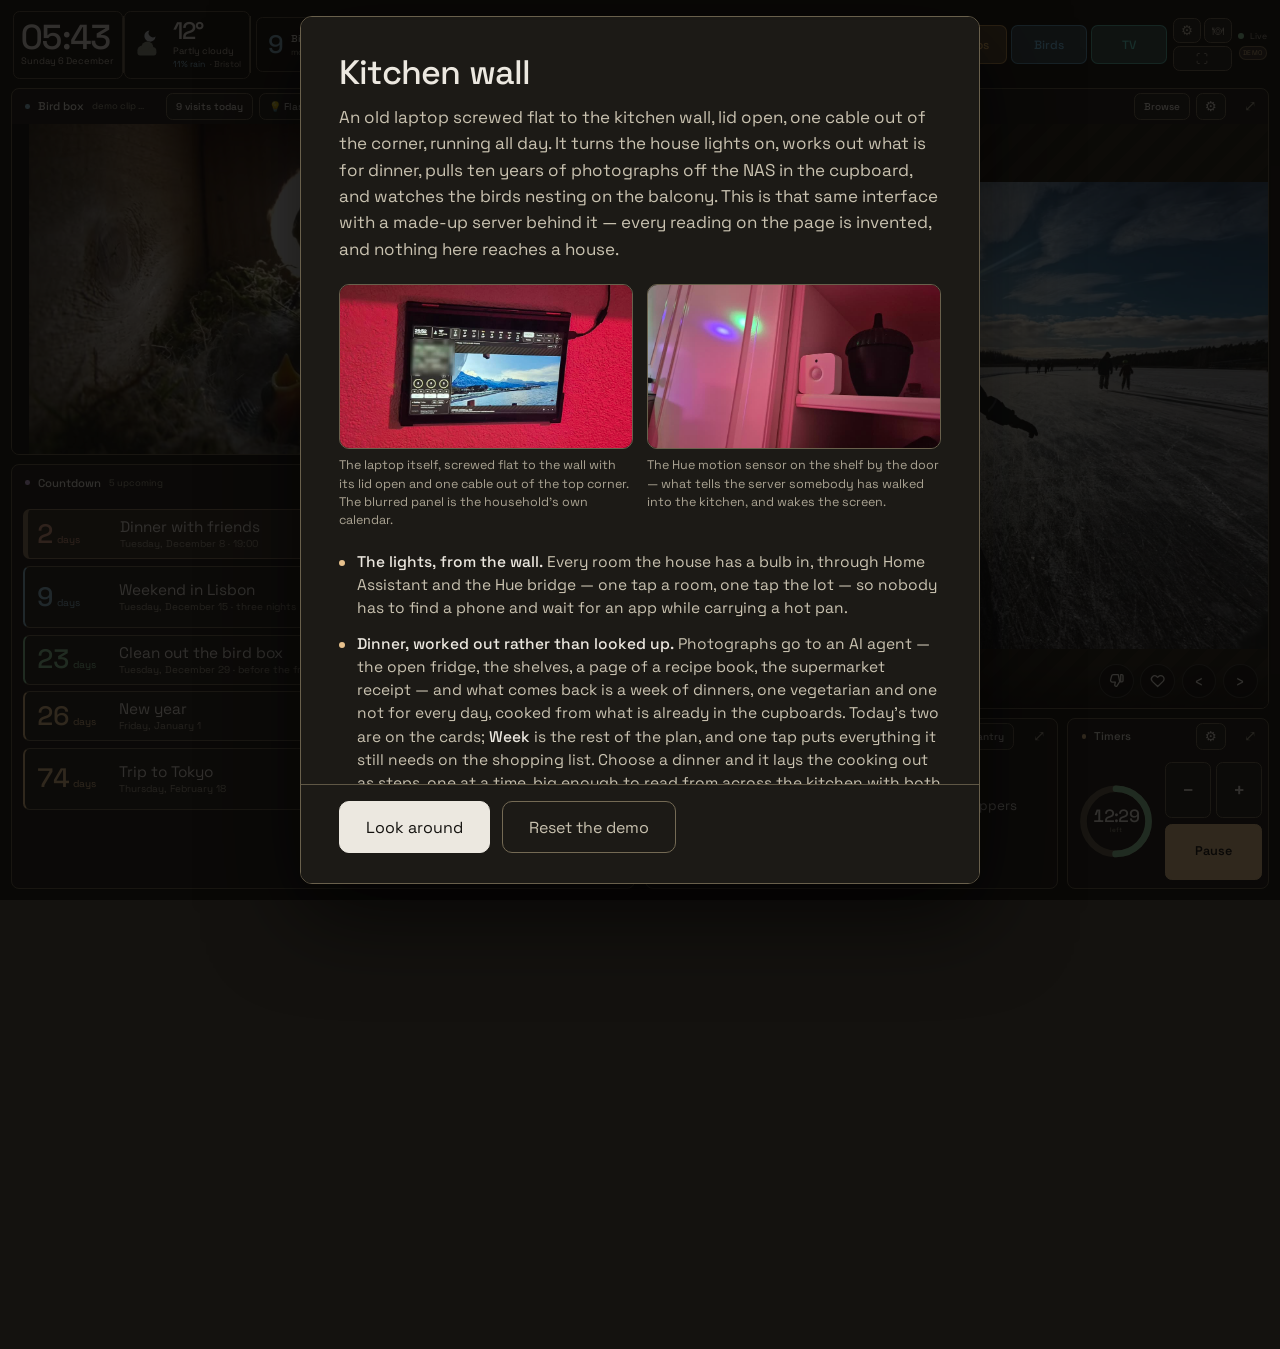
==== commit 81e658e1: "fix: bump Kitchen wall demo asset version to v=2 The previous deploy kept ?v=1 on every asset URL. C" ====
--- a/kitchen-demo/index.html
+++ b/kitchen-demo/index.html
@@ -7,17 +7,17 @@
 <meta name="description" content="A browsable demo of a wall-mounted kitchen dashboard: weather, bird box, photos, lights, dinner suggestions and kitchen timers. Nothing is connected — every reading is made up.">
 <meta name="theme-color" content="#14120f">
 <link rel="icon" href="data:image/svg+xml,<svg xmlns='http://www.w3.org/2000/svg' viewBox='0 0 100 100'><text y='.9em' font-size='90'>🍳</text></svg>">
-<link rel="stylesheet" href="fonts/fonts.css?v=1">
-<link rel="stylesheet" href="css/app.css?v=1">
-<link rel="stylesheet" href="css/demo.css?v=1">
+<link rel="stylesheet" href="fonts/fonts.css?v=2">
+<link rel="stylesheet" href="css/app.css?v=2">
+<link rel="stylesheet" href="css/demo.css?v=2">
 </head>
 <body>
 
 <!-- The demo's fake backend. Plain scripts, so they run before the module
      below: by the time the dashboard calls fetch() or opens its event stream,
      both have been replaced. -->
-<script src="demo/data.js?v=1"></script>
-<script src="demo/api.js?v=1"></script>
+<script src="demo/data.js?v=2"></script>
+<script src="demo/api.js?v=2"></script>
 
 <header id="topbar">
   <div class="hd-clock">
@@ -118,14 +118,14 @@
 
     <figure class="demo-shots">
       <div>
-        <img src="media/wall-mounted.jpg?v=1" width="900" height="506" loading="lazy"
+        <img src="media/wall-mounted.jpg?v=2" width="900" height="506" loading="lazy"
              alt="A laptop screwed flat to a red kitchen wall, lid open, running the dashboard.">
         <figcaption>The laptop itself, screwed flat to the wall with its lid open
           and one cable out of the top corner. The blurred panel is the
           household's own calendar.</figcaption>
       </div>
       <div>
-        <img src="media/hue-sensor.jpg?v=1" width="900" height="506" loading="lazy"
+        <img src="media/hue-sensor.jpg?v=2" width="900" height="506" loading="lazy"
              alt="A Hue motion sensor on a kitchen shelf, lit pink by the room's lights.">
         <figcaption>The Hue motion sensor on the shelf by the door — what tells
           the server somebody has walked into the kitchen, and wakes the
@@ -209,7 +209,7 @@
   </div>
 </div>
 
-<script type="module" src="js/app.js?v=1"></script>
-<script src="demo/badge.js?v=1"></script>
+<script type="module" src="js/app.js?v=2"></script>
+<script src="demo/badge.js?v=2"></script>
 </body>
 </html>
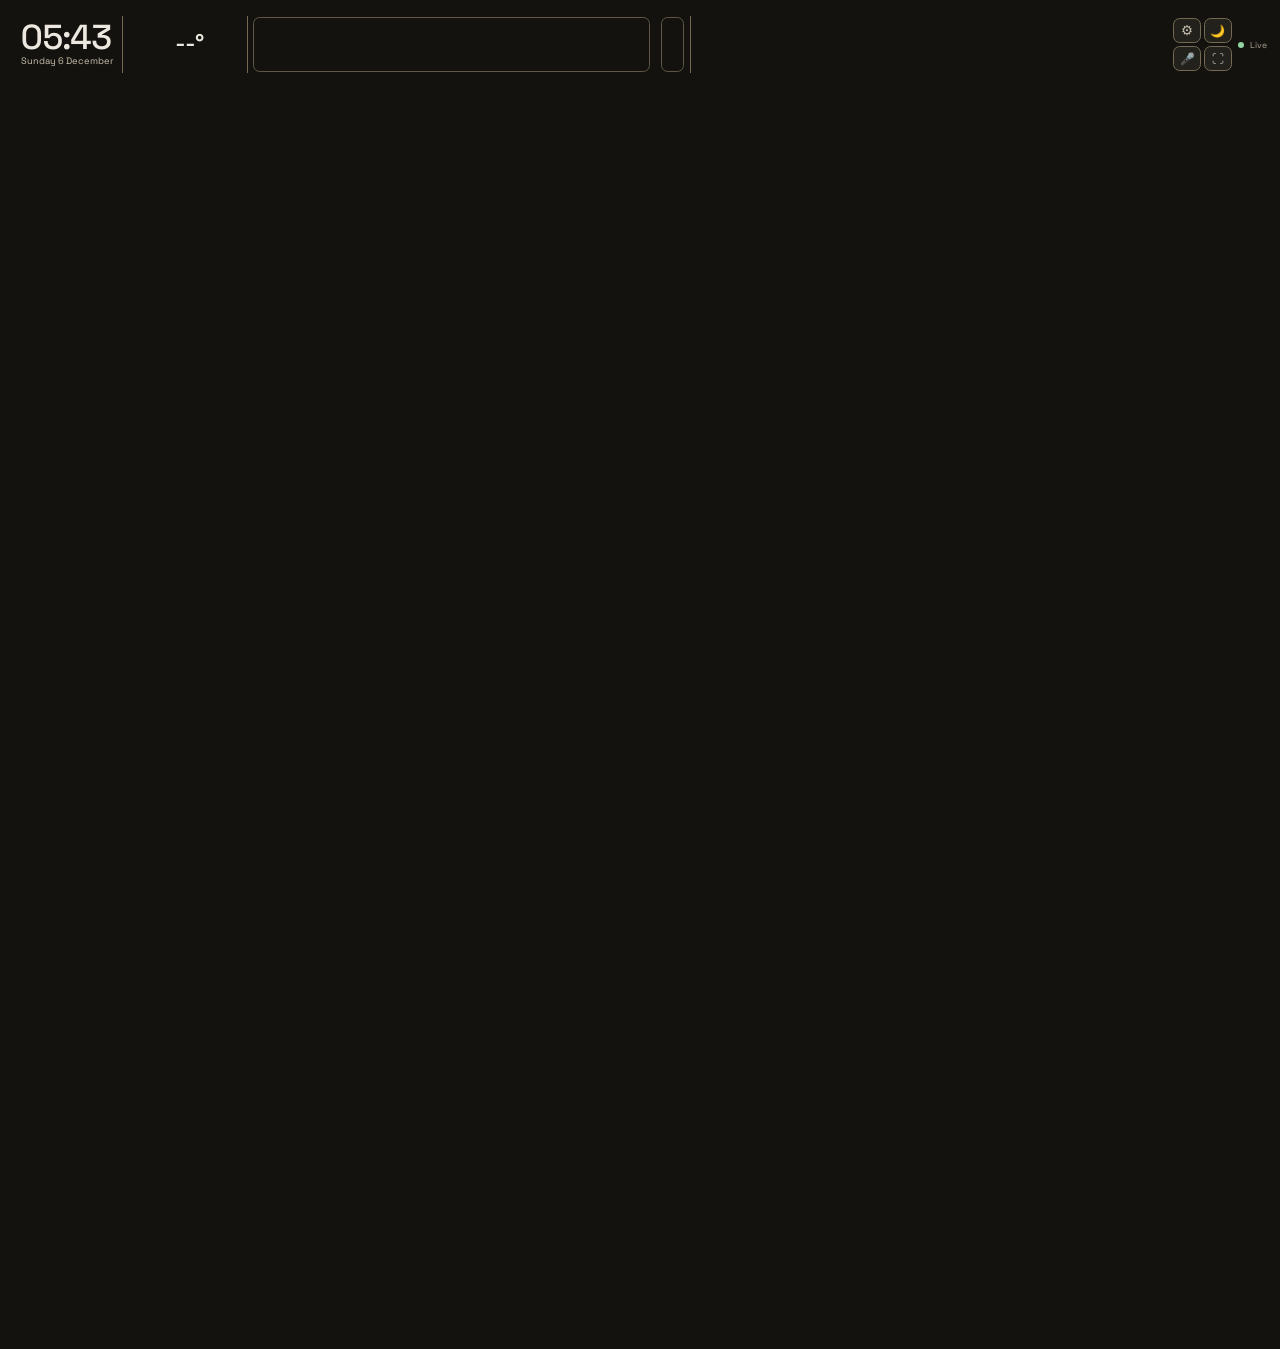
==== commit 697fe447: "feat: publish the new Kitchen wall demo The kitchen-demo folder is now Protos-Kitchen's kitchen-demo" ====
--- a/kitchen-demo/index.html
+++ b/kitchen-demo/index.html
@@ -1,23 +1,78 @@
 <!doctype html>
 <html lang="en">
 <head>
+<script src="demo/fixtures.js"></script>
+<script src="demo/server.js"></script>
+
 <meta charset="utf-8">
-<meta name="viewport" content="width=device-width, initial-scale=1">
+<meta name="viewport" content="width=device-width, initial-scale=1, viewport-fit=cover">
+<meta name="theme-color" content="#14120f">
 <title>Kitchen wall — demo</title>
-<meta name="description" content="A browsable demo of a wall-mounted kitchen dashboard: weather, bird box, photos, lights, dinner suggestions and kitchen timers. Nothing is connected — every reading is made up.">
-<meta name="theme-color" content="#14120f">
+<meta name="description" content="A demo of a home-made kitchen wall dashboard, with a made-up household.">
+<!-- A phone gets a layout of its own: one column, the views along the bottom.
+     Marked here, before a single stylesheet has loaded, so a phone never
+     paints the wall's layout first; every rule in phone.css starts with
+     html.phone, so nothing else is touched by it. The wall and every laptop
+     are wider than this and never match. A screen that crosses the line (a
+     window dragged narrow, a phone turned) loads again as the other one. -->
+<script>
+  (function () {
+    var q = matchMedia('(max-width: 700px), (max-height: 500px) and (pointer: coarse)');
+    if (q.matches) document.documentElement.classList.add('phone');
+    q.addEventListener('change', function () { location.reload(); });
+  })();
+</script>
 <link rel="icon" href="data:image/svg+xml,<svg xmlns='http://www.w3.org/2000/svg' viewBox='0 0 100 100'><text y='.9em' font-size='90'>🍳</text></svg>">
-<link rel="stylesheet" href="fonts/fonts.css?v=2">
-<link rel="stylesheet" href="css/app.css?v=2">
-<link rel="stylesheet" href="css/demo.css?v=2">
+<!-- The one piece of code that does not depend on anything else loading. This
+     page can arrive while its stylesheets and modules cannot (the wall' Wi-Fi
+     drops for a few seconds just after a resume), and then no module ever
+     runs to notice or retry: the wall stayed on a dead page for hours. If the
+     dashboard has not finished starting 30 s after this page arrived, load it
+     again — waiting twice as long each time it has to, up to five minutes, so
+     a deploy that cannot start is not reloaded every thirty seconds all night.
+     And only once the server has said {"ok": true} twice in a row (asked
+     every five seconds): the wall opens kitchen.home through the workstation's nginx,
+     and a reload while the kitchen is away is nginx's page, which has none of
+     this on it and never tries again (sse.js's reloadWhenReachable() is the
+     same rule for the modules, which cannot be imported here).
+     Before the stylesheets on purpose: an inline script placed after a
+     stylesheet waits for that stylesheet. app.js sets the flag at the end of
+     boot(). Never write the build marker in here: index() replaces it
+     everywhere in this file, comments and scripts included. -->
+<script>
+  (function () {
+    var KEY = 'kitchen-boot-tries', tries = 0, good = 0;
+    try { tries = +sessionStorage.getItem(KEY) || 0; } catch (e) {}
+    function ask() {
+      if (window.kitchenBooted) {
+        try { sessionStorage.removeItem(KEY); } catch (e) {}
+        return;
+      }
+      var abort = new AbortController();
+      var timer = setTimeout(function () { abort.abort(); }, 3000);
+      fetch('/api/health', { cache: 'no-store', signal: abort.signal })
+        .then(function (r) { return r.ok && r.json(); })
+        .then(function (j) { return !!j && j.ok === true; }, function () { return false; })
+        .then(function (ok) {
+          clearTimeout(timer);
+          good = ok ? good + 1 : 0;
+          if (good < 2) return setTimeout(ask, 5000);
+          if (window.kitchenBooted) return ask();   // it started meanwhile
+          try { sessionStorage.setItem(KEY, tries + 1); } catch (e) {}
+          location.reload();
+        });
+    }
+    setTimeout(ask, Math.min(30000 * Math.pow(2, tries), 300000));
+  })();
+</script>
+<!-- The build marker below is replaced with the current build id when the
+     server renders this page, so a deploy is never half-applied from a
+     browser cache. See index() in backend/app/main.py. -->
+<link rel="stylesheet" href="fonts/fonts.css?demo">
+<link rel="stylesheet" href="css/app.css?demo">
+<link rel="stylesheet" href="css/phone.css?demo">
 </head>
 <body>
-
-<!-- The demo's fake backend. Plain scripts, so they run before the module
-     below: by the time the dashboard calls fetch() or opens its event stream,
-     both have been replaced. -->
-<script src="demo/data.js?v=2"></script>
-<script src="demo/api.js?v=2"></script>
 
 <header id="topbar">
   <div class="hd-clock">
@@ -47,169 +102,76 @@
   <div id="hd-motion" role="button" tabindex="0"
        aria-label="what the bird box has seen"></div>
 
+  <!-- What the rooms are, beside what the sky is. The bird box gave up some
+       of its width for it: that card is the only one in this bar that was
+       ever elastic, and three of its thumbnails were three pictures of the
+       same empty hallway. Filled by climate.js, which also owns the chart
+       this opens. -->
+  <div id="hd-climate"></div>
+
+  <!-- Needs attention: here only while something in the house is waiting for a
+       person (a flat battery, a lamp not answering, a backup missed). It takes
+       its width from the bird box and nothing else, so the views never move.
+       Filled by attention.js, which also owns the sheet it opens. -->
+  <div id="hd-attn" hidden></div>
+
   <div class="hd-rule"></div>
 
-  <nav id="presets" aria-label="layout presets"></nav>
+  <!-- The views, and under them the box for notes to the kitchen agent
+       (notes.js, 2026-10-19): one column, moved as one into a full-screen
+       panel's header and back. -->
+  <div id="views-col">
+    <nav id="presets" aria-label="layout presets"></nav>
+    <div id="qnote"></div>
+  </div>
 
-  <!-- The corner right of the views. It is the same width in every view, which
-       is what keeps the six view buttons at one place on the glass — so the
-       demo's own chip goes inside it, under Live, rather than beside the tools
-       where it would push them left. -->
+  <!-- The corner right of the views. It is the same width in every view —
+       here it holds the tools and Live, and a panel filling the screen puts
+       its ⤢ in the same room — which is what keeps the six views at one place
+       on the glass. The tools act on the view you are looking at, so they sit
+       against the buttons that choose it. Live is not one of them — it is a
+       state, not a control — so it sits beside the block. -->
   <div class="hd-right">
     <div class="hd-tools">
-      <!-- Next to the view buttons on purpose: it arranges the view they
-           choose. -->
-      <button id="layout-btn" class="gear" title="arrange this view"
-              aria-label="arrange this view">⚙</button>
-      <button id="meal-btn" title="meal time — dim the screen for 30 minutes"
-              aria-label="meal time">🍽</button>
+      <button id="layout-btn" class="gear" title="settings: this view's arrangement and the wall's"
+              aria-label="settings">⚙</button>
+      <button id="dim-btn" title="dim the screen now — the clock of Screen dimming, until a tap"
+              aria-label="dim the screen">🌙</button>
+      <button id="ask-btn" title="ask the kitchen — tap, say it, hear the answer"
+              aria-label="ask the kitchen">🎤</button>
       <button id="full-btn" title="full screen" aria-label="full screen">⛶</button>
     </div>
 
-    <div class="demo-corner">
-      <div class="hd-live">
-        <span id="conn-dot"></span><span id="conn-text">Live</span>
-      </div>
-      <!-- The one control that is not part of the real dashboard: what this
-           is, and how to put it back the way it was found. -->
-      <button id="demo-pill" title="what this is">Demo</button>
+    <div class="hd-live">
+      <span id="conn-dot"></span><span id="conn-text">Live</span>
     </div>
   </div>
 </header>
 
-<!-- Meal time: the screen goes black for half an hour so a lit wall does not
-     sit in the middle of dinner. Deliberately not a panel — it covers
-     everything, including a panel someone left expanded. -->
-<div id="meal-overlay" hidden>
-  <div id="meal-clock">30:00</div>
-  <div id="meal-note">Meal time</div>
-  <button id="meal-end">End</button>
-</div>
 
 <!-- Arrangements of the current view. Built by app.js; each option carries a
      scale drawing of the layout it applies, because the words for "photos get
      the whole width" are longer than the picture and less certain. -->
-<div id="layout-overlay" hidden>
+<!-- The ⚙ Settings window: a .sheet of the settings window kit (app.css). -->
+<div id="layout-overlay" class="sheet" role="dialog" aria-labelledby="lay-title" hidden>
   <header>
-    <div>
+    <span class="sheet-icon" aria-hidden="true">⚙</span>
+    <div class="sheet-title">
       <h2 id="lay-title">Arrange</h2>
-      <div class="sub" id="lay-sub"></div>
+      <span class="sheet-status" id="lay-sub"></span>
     </div>
     <span class="spacer"></span>
-    <button id="lay-close">Close</button>
+    <!-- How each alert shows (Needs attention's own ⚙), reachable here too:
+         that window only opens from its chip, and with nothing to say there
+         is no chip. -->
+    <button id="lay-alerts" class="ls-btn" hidden>🔔 How alerts show</button>
+    <button id="lay-close" class="ls-close">Close</button>
   </header>
-  <div id="lay-options"></div>
+  <div id="lay-options" class="ls-body"></div>
 </div>
 
 <main id="grid"></main>
 
-<!-- ============================ the demo's own bits ==================== -->
-
-<div id="demo-intro" hidden>
-  <div class="demo-card">
-    <h1>Kitchen wall</h1>
-    <p class="demo-lede">An old laptop screwed flat to the kitchen wall, lid
-      open, one cable out of the corner, running all day. It turns the house
-      lights on, works out what is for dinner, pulls ten years of photographs
-      off the NAS in the cupboard, and watches the birds nesting on the
-      balcony. This is that same
-      interface with a made-up server behind it — every reading on the page is
-      invented, and nothing here reaches a house.</p>
-
-    <figure class="demo-shots">
-      <div>
-        <img src="media/wall-mounted.jpg?v=2" width="900" height="506" loading="lazy"
-             alt="A laptop screwed flat to a red kitchen wall, lid open, running the dashboard.">
-        <figcaption>The laptop itself, screwed flat to the wall with its lid open
-          and one cable out of the top corner. The blurred panel is the
-          household's own calendar.</figcaption>
-      </div>
-      <div>
-        <img src="media/hue-sensor.jpg?v=2" width="900" height="506" loading="lazy"
-             alt="A Hue motion sensor on a kitchen shelf, lit pink by the room's lights.">
-        <figcaption>The Hue motion sensor on the shelf by the door — what tells
-          the server somebody has walked into the kitchen, and wakes the
-          screen.</figcaption>
-      </div>
-    </figure>
-
-    <ul class="demo-list">
-      <li><b>The lights, from the wall.</b> Every room the house has a bulb in,
-        through Home Assistant and the Hue bridge — one tap a room, one tap the
-        lot — so nobody has to find a phone and wait for an app while carrying
-        a hot pan.</li>
-      <li><b>Dinner, worked out rather than looked up.</b> Photographs go to an
-        AI agent — the open fridge, the shelves, a page of a recipe book, the
-        supermarket receipt — and what comes back is a week of dinners, one
-        vegetarian and one not for every day, cooked from what is already in
-        the cupboards. Today's two are on the cards; <b>Week</b> is the rest of
-        the plan, and one tap puts everything it still needs on the shopping
-        list. Choose a dinner and it lays the cooking out as steps, one at a
-        time, big enough to read from across the kitchen with both hands
-        full.</li>
-      <li><b>It sleeps when the kitchen is empty.</b> The wall is a Home
-        Assistant client like any other: a Hue motion sensor sees somebody walk
-        in and the screen comes back, and when the room has been still a while
-        it goes dark. A lit screen nobody is standing at is a lamp pointed at
-        the ceiling.</li>
-      <li><b>Everything the house has ever photographed.</b> The pictures and
-        videos live on the NAS in the cupboard, and the wall reaches into them
-        all day — a few hundred pulled across at a time and shown at random, so
-        a decade of holidays and small children keeps surfacing between the
-        forecast and the shopping list. The <b>♥</b> keeps one on the server, so
-        it goes on playing with the NAS asleep; the <b>👎</b> takes one out of
-        the show for good and writes its path down for deleting later.</li>
-      <li><b>The birds on the balcony.</b> A camera inside the nest box out
-        there, streamed to the panel. It watches for movement on its own chip
-        and tells the wall: the block along the top bar is how many times
-        something has come to the box today and the last three stills of it, and
-        behind that is every one of them, steppable with <b>‹ ›</b>. The wall can
-        chime when it reports and flash the lights in whichever rooms are too
-        far away to hear it. The clip looping in this demo is not that stream:
-        it is AI-generated, a stand-in for what the box will show when the new
-        nesting season comes round, and the stills in the log are frames cut
-        out of it.</li>
-    </ul>
-
-    <p class="demo-head">Looking around this copy</p>
-
-    <ul class="demo-list">
-      <li><b>Six views</b> along the top — Everything, Cooking, House, Photos,
-        Birds, TV — each in the colour its own panels use, and the gear beside
-        them rearranges the one you are on.</li>
-      <li><b>Everything is touch-first.</b> Nothing is smaller than a fingertip
-        and there are no hover states. Any panel takes the whole screen with
-        <b>⤢</b>, and carries the clock, the weather and the views up with it —
-        the six buttons stay at the same place on the glass in every view.</li>
-      <li><b>Tap the temperature</b> for the whole report: the next two days
-        hour by hour beside the next ten days. <b>The bird box block</b> opens
-        the birds, and one of its stills opens that still. <b>The clock</b> is
-        timers and world clocks.</li>
-      <li><b>It answers.</b> Lights toggle and dim, dinners can be chosen and
-        rated, timers run, ingredients tick off onto a shopping list, the bird
-        box will report if you ask it to (<i>Test motion</i>, behind the gear on
-        Birds), and a kept photograph stays kept — all of it held in your
-        browser and thrown away by <i>Reset</i>.</li>
-    </ul>
-
-    <p class="demo-narrow">You are on a small screen, and this is drawn for a
-      1920×1080 wall. It still works — turn the phone sideways, or open it on a
-      laptop to see it at the size it was designed for.</p>
-
-    <p class="demo-fine">The photographs are the house's own; the bird box clip
-      is AI-generated, and the stills in its log are frames cut out of that
-      clip. Everything else — the weather, the rooms, the dinners, the week, the
-      events, the channels, every visit to the box — is invented. No live data,
-      no accounts, nothing leaves this page.</p>
-
-    <div class="demo-actions">
-      <button id="demo-go">Look around</button>
-      <button id="demo-reset" class="ghost">Reset the demo</button>
-    </div>
-  </div>
-</div>
-
-<script type="module" src="js/app.js?v=2"></script>
-<script src="demo/badge.js?v=2"></script>
+<script type="module" src="js/app.js?demo"></script>
 </body>
 </html>
--- a/kitchen-demo/fonts/fonts.css
+++ b/kitchen-demo/fonts/fonts.css
@@ -1,12 +1,11 @@
-/* Space Grotesk (SIL Open Font License 1.1) - self-hosted so the page renders
-   identically with no third-party font request. Variable weight 300-700.
-   Paths are relative to this stylesheet so the demo can live under any path. */
+/* Space Grotesk (SIL Open Font License 1.1) - self-hosted so the wall
+   renders identically even with no internet. Variable weight 300-700. */
 @font-face {
   font-family: 'Space Grotesk';
   font-style: normal;
   font-weight: 300 700;
   font-display: swap;
-  src: url('space-grotesk-latin-ext.woff2') format('woff2');
+  src: url('../fonts/space-grotesk-latin-ext.woff2') format('woff2');
   unicode-range: U+0100-02BA, U+02BD-02C5, U+02C7-02CC, U+02CE-02D7, U+02DD-02FF, U+0304, U+0308, U+0329, U+1D00-1DBF, U+1E00-1E9F, U+1EF2-1EFF, U+2020, U+20A0-20AB, U+20AD-20C0, U+2113, U+2C60-2C7F, U+A720-A7FF;
 }
 @font-face {
@@ -14,6 +13,6 @@
   font-style: normal;
   font-weight: 300 700;
   font-display: swap;
-  src: url('space-grotesk-latin.woff2') format('woff2');
+  src: url('../fonts/space-grotesk-latin.woff2') format('woff2');
   unicode-range: U+0000-00FF, U+0131, U+0152-0153, U+02BB-02BC, U+02C6, U+02DA, U+02DC, U+0304, U+0308, U+0329, U+2000-206F, U+20AC, U+2122, U+2191, U+2193, U+2212, U+2215, U+FEFF, U+FFFD;
 }
--- a/kitchen-demo/css/app.css
+++ b/kitchen-demo/css/app.css
@@ -47,10 +47,22 @@
   --food:   #e2a184;   /* terracotta */
   --event:  #d3b3e8;   /* violet — countdown */
   --tv:     #7ec8c0;   /* teal   — TV        */
+  --radar:  #e9a6c8;   /* rose   — Radar, the feed of TunaRadar's finds (2026-10-12) */
+  --tunai:  #b7a8f4;   /* lilac  — House → AI, what AI makes (2026-10-19) */
+  /* The school board: a lemon yellow, the one hue the wall had not used, and
+     kept clear of amber (Photos, and "now") by its green edge. */
+  --school: #dfd66e;
   --cloud:  #8e9483;
   --moon:   #cdd4d8;
   --snow:   #e3ecef;
   --track:  #655c49;   /* bar-chart track, and the timer dial's ring */
+  /* The two marks on a climate chart: red is the hottest and driest reading,
+     blue the wettest. Never used for a line — a sensor's line wears a section
+     hue — so "red means the peak" is learnt once and holds in both charts.
+     Warmer and lighter than a signal red would be: this is the high point of
+     a day, not a warning, and on a night wall a pure #f00 is a lamp. */
+  --peak-hot: #e8786a;
+  --peak-wet: #7fb6e8;
 
   --radius: 12px;
   --radius-sm: 10px;
@@ -63,7 +75,7 @@
      out from these two: the row's width, and how far its right end stays from
      the right edge of the screen. What fills the gap is the tools and Live on
      the top bar, and the panel's ⤢ on a full-screen one. */
-  --nav-w: 714px;      /* six 114px buttons and five 6px gaps */
+  --nav-w: 714px;      /* seven buttons, each as wide as its word, and six 6px gaps */
   --nav-right: 170px;
   --z: 1;              /* page scale; see body, and the media queries under it */
 
@@ -77,6 +89,12 @@
 .a-birds  { --accent: var(--birds); }
 .a-photos { --accent: var(--photos); }
 .a-food   { --accent: var(--food); }
+/* ...and the rest, for a settings window (.sheet) that takes another view's hue. */
+.a-event  { --accent: var(--event); }
+.a-tv     { --accent: var(--tv); }
+.a-radar  { --accent: var(--radar); }
+.a-tunai  { --accent: var(--tunai); }
+.a-school { --accent: var(--school); }
 
 * { box-sizing: border-box; -webkit-tap-highlight-color: transparent; }
 html, body { height: 100%; }
@@ -97,7 +115,7 @@
      a 1920×1080 screen two metres away: 52px touch targets, a 132px header, a
      countdown you can see while stirring a pot. Opened on a 13" laptop those
      same sizes do not shrink — the room does — so the panels run out of width
-     and start truncating: "Weekend in Lisb…", a weather band with its last hour
+     and start truncating: "Mia's Föde…", a weather band with its last hour
      sliced off, a dish called "Red lentil s…".
 
      Rather than re-tune sixty declarations for a second screen and have two
@@ -177,8 +195,11 @@
    this wall where something could stand that is nowhere else: what the camera
    has seen today. Tapping it opens Birds, where the stills and the settings
    are. Filled by motionbar.js from the same SSE key that view reads. */
+/* The bird box was the only elastic cell in this bar and it had the whole
+   surplus; it now shares it with the readings on its right. Still elastic,
+   because its stills are what should give way when the bar runs short. */
 #hd-motion {
-  flex: 1; min-width: 0;
+  flex: 1 1 0; min-width: 0;
   display: flex; align-items: center; gap: 18px;
   margin: 10px 8px; padding: 0 16px;
   border-radius: var(--radius-sm); border: 1px solid var(--rule-soft);
@@ -217,6 +238,69 @@
   font-variant-numeric: tabular-nums;
 }
 .mo-none { font-size: 14px; color: var(--dim); white-space: nowrap; }
+/* ...but not while the room readings stand beside this card. The bar's width
+   is spoken for — the six views and the tool column are fixed, and the
+   temperatures are the size they are so they can be read from the doorway —
+   which leaves this block about 270px, enough for the count and the line
+   under it and not for a second sentence after them. Clipped, it read "no".
+   Nothing is lost: the nought and "motion, last 24 hours" say what this said,
+   and alerts being off is on that line now (motionbar.js). It comes back by
+   itself if the climate list in entities.json is ever emptied. */
+#topbar:has(#hd-climate:not([hidden])) .mo-none { display: none; }
+
+/* Needs attention (attention.js): here only while something in the house is
+   waiting for a person, and never at the views' expense. It shares the one
+   elastic cell there ever was — the bird box's — as a narrow stack: the count
+   big in terracotta (the wall's "not what you think" colour), what it counts,
+   and the first item, cut short where it has to be. While it shows, the bird
+   box keeps its count and its name and gives up the line under them and its
+   stills, which at that width it could not show anyway. */
+#hd-attn {
+  flex: 1 1 0; min-width: 0; max-width: 190px;
+  display: flex; flex-direction: column; align-items: center; justify-content: center; gap: 2px;
+  margin: 10px 8px 10px 0; padding: 0 8px;
+  border-radius: var(--radius-sm);
+  border: 1px solid color-mix(in srgb, var(--food) 60%, transparent);
+  background: color-mix(in srgb, var(--food) 9%, transparent);
+  cursor: pointer; overflow: hidden; text-align: center;
+}
+#hd-attn[hidden] { display: none; }
+#hd-attn:active { background: var(--panel-2); }
+.at-n {
+  font-size: 34px; font-weight: 600; line-height: 1; letter-spacing: -1px;
+  font-variant-numeric: tabular-nums; color: var(--food);
+}
+.at-what { font-size: 13px; font-weight: 500; color: var(--text); white-space: nowrap; }
+.at-top {
+  max-width: 100%; font-size: 12px; color: var(--dim);
+  white-space: nowrap; overflow: hidden; text-overflow: ellipsis;
+}
+/* The flowers need water (attention.js, an item the server marks `alarm`):
+   the one thing in this chip that is urgent rather than overdue, so the chip
+   turns red, a red sign blinks in front of the count, and the first line —
+   which is the flowers, they sort first — is said in red too. */
+.at-sign {
+  display: none; flex: 0 0 auto; width: 26px; height: 26px; border-radius: 50%;
+  background: var(--soil-water); color: #fff; font-size: 19px; font-weight: 700;
+  line-height: 26px; text-align: center;
+  box-shadow: 0 0 10px color-mix(in srgb, var(--soil-water) 80%, transparent);
+  animation: soil-blink 1.1s steps(1, end) infinite;
+}
+.at-head { display: flex; align-items: center; gap: 7px; }
+#hd-attn.alarm, .hx-attn.alarm {
+  border-color: var(--soil-water);
+  background: color-mix(in srgb, var(--soil-water) 14%, transparent);
+}
+/* Over a picture the chip needs its own ground, as it always has. */
+.hx-attn.alarm { background: color-mix(in srgb, var(--soil-water) 16%, var(--panel-2)); }
+#hd-attn.alarm .at-sign, .hx-attn.alarm .at-sign { display: block; }
+#hd-attn.alarm .at-top, .hx-attn.alarm .hx-at-txt i { color: var(--soil-water); }
+#topbar:has(#hd-attn:not([hidden])) #hd-motion {
+  min-width: min-content; margin-right: 6px; padding: 0 12px;
+}
+#topbar:has(#hd-attn:not([hidden])) #hd-motion .mo-head { gap: 8px; }
+#topbar:has(#hd-attn:not([hidden])) #hd-motion .mo-txt i,
+#topbar:has(#hd-attn:not([hidden])) #hd-motion .mo-thumbs { display: none; }
 
 /* weather glyphs — inline SVG, coloured from the palette ---------- */
 .wx-ico { width: 100%; height: 100%; display: block; }
@@ -235,14 +319,34 @@
    the button you had just pressed jumped twice on the way into a picture and
    out of it again. Now both are this row — same buttons, same size and, by
    --nav-right, the same place — and the header is 30px lower for it. */
+/* On a screen wider than the wall's 1920 (a computer browsing, 2026-10-18:
+   "main tabs are not static, they change place in different tabs") the top
+   bar had room left over at its right end, and the views stopped short of
+   where a full-screen panel puts them, against the right edge. The room now
+   goes before the line in front of the views, so they end --nav-right from
+   the edge in every view, on every screen. On the wall there is no room over
+   and nothing moves. */
+#topbar > .hd-rule:has(+ #views-col) { margin-left: auto; }
+/* The views and, under them, the box for notes to the kitchen agent
+   (notes.js, 2026-10-19, Alex: "a small text box and a microphone under the
+   tabs buttons for each tab, but be sure you do not overlap with other
+   buttons"). One column, moved as one into a full-screen panel's header, and
+   in every view inside the header's own height: the buttons gave up 10px of
+   theirs for the row, so nothing under the header moved — not the panels,
+   not Photos' and Birds' own buttons hanging under it. */
+#views-col {
+  flex: 0 0 var(--nav-w); align-self: center;
+  display: flex; flex-direction: column; gap: 6px;
+}
 #presets {
-  flex: 0 0 var(--nav-w);
   display: flex; align-items: center; justify-content: flex-end; gap: 6px;
 }
 /* These are the most-pressed targets on the wall — every view change goes
    through them — so they keep their full height and the hourly band gives up
    hours instead: a missed tap on Cooking with wet hands costs more than the
-   seventh and eighth hour, which are a drag away. */
+   seventh and eighth hour, which are a drag away. (48px since 2026-10-19,
+   from 58: the notes box under them took the 10px, and a button 48px tall
+   and 90-120px wide is still the biggest target in the header.) */
 /* Each button wears the hue its own view's panels wear — Cooking terracotta,
    House green, Photos amber, Birds blue, TV teal, Everything the plain ink —
    named per preset in layouts.json and set on the element by app.js. Six
@@ -261,8 +365,12 @@
 
    Everything, whose accent is the plain ink, comes out of this unchanged —
    there is no saturation in a near-grey to raise. */
+/* Seven views since 2026-10-12 (Radar): in the same 714px, so each button
+   takes its word's width plus an equal share of what is left — "TV" narrow,
+   "Everything" wide — instead of six of 114px. The row stays where it was. */
 #presets button {
-  flex: 0 0 114px; height: 58px; padding: 0 6px;
+  flex: 1 1 auto; min-width: 0; height: 48px; padding: 0 8px;
+  position: relative;
   border-radius: var(--radius-sm);
   --accent: var(--text);
   /* Saturation only. Lightness is already where these hues want to be, and
@@ -302,34 +410,13 @@
   color: var(--mid); font-size: 18px; line-height: 1;
   display: flex; align-items: center; justify-content: center;
 }
-.hd-tools > #full-btn { grid-column: 1 / -1; }
+/* Since 2026-11-05 the second row is 🎤 Ask (ask.js) and ⛶. */
 .hd-tools > button.on { background: var(--text); border-color: var(--text); color: var(--bg); }
 .hd-live {
   display: flex; align-items: center; gap: 8px; flex: 0 0 auto;
   font-size: 13px; color: var(--dim);
 }
 
-/* ---- meal time: black, and staying that way ----
-   Above everything including an expanded panel, and with no full-surface tap
-   to dismiss it — a sleeve brushing the wall must not put the lights back on
-   in the middle of dinner. */
-#meal-overlay {
-  position: fixed; inset: 0; z-index: 100;
-  background: #000;
-  display: flex; flex-direction: column; align-items: center; justify-content: center;
-  gap: 18px;
-}
-#meal-overlay[hidden] { display: none; }
-#meal-clock {
-  font-size: 92px; font-weight: 300; letter-spacing: -3px;
-  color: #2c2a25; font-variant-numeric: tabular-nums; line-height: 1;
-}
-#meal-note { font-size: 17px; color: #232120; letter-spacing: 2px; text-transform: uppercase; }
-#meal-end {
-  margin-top: 26px; min-height: var(--touch); padding: 0 34px;
-  border-radius: var(--radius-sm); border: 1px solid #262421;
-  color: #37342f; font-size: 16px;
-}
 #conn-dot {
   width: 9px; height: 9px; border-radius: 50%;
   background: var(--house); transition: background .3s;
@@ -398,6 +485,8 @@
 #p-countdown header .dot { background: var(--event); }
 #p-tv        header .dot { background: var(--tv); }
 #p-services  header .dot { background: var(--house); }
+#p-spending  header .dot { background: var(--food); }
+#p-radar     header .dot { background: var(--radar); }
 
 /* a panel filling the screen */
 /* --hx-inset is how far short of the screen's right edge the header's content
@@ -448,8 +537,22 @@
 .panel.expanded > header { gap: 16px; padding-right: 20px; }
 .panel.expanded > header .custom-buttons { order: 1; }
 .panel.expanded > header .spacer { order: 2; }
-.panel.expanded > header #presets { order: 3; }
+.panel.expanded > header #views-col { order: 3; }
 .panel.expanded > header button.expand { order: 4; }
+/* The top bar's corner, brought up too (app.js expandedHeader): the same
+   room ⤢ had alone — --nav-right less the header's inset and gap — now ⚙ 🍽
+   on top, ⛶ ⤢ under them, Live as its dot. */
+.panel.expanded > header .hd-right {
+  order: 4; flex: 0 0 calc(var(--nav-right) - var(--hx-inset) - 16px);
+  padding-left: 0; gap: 8px; justify-content: flex-end;
+}
+.panel.expanded > header .hd-right #conn-text { display: none; }
+.panel.expanded > header .hd-tools > #full-btn { grid-column: auto; }
+.panel.expanded > header .hd-tools > button.expand {
+  width: auto; min-width: 0; height: 38px; margin: 0;
+  border: 1px solid var(--rule); background: var(--panel-2);
+  color: var(--text); font-size: 18px;
+}
 /* Allowed to shrink, because the views beside it no longer do: the event
    chips give way (their titles ellipsise) before a view button gets narrower. */
 .hx {
@@ -461,6 +564,31 @@
   font-size: 40px; font-weight: 500; line-height: 1; letter-spacing: -1.6px;
   font-variant-numeric: tabular-nums;
 }
+/* The time and the date under it, as one button: the Time sheet opens from
+   here as it does from the top bar's clock (the hairline is .tappable, with
+   the top bar's, in "the two header sheets"). Tall enough for a finger in the
+   row, where the time alone is 40px. */
+.hx-clock {
+  flex: 0 0 auto; min-height: var(--touch);
+  display: flex; flex-direction: column; justify-content: center;
+}
+/* ...and the hairline costs the row nothing it was using: pulled left into
+   the .hx's own padding so the figures stay where they were, and closer to
+   the weather on its right. The row's width is what decides whether the
+   second countdown chip fits (fitNextEvents()), and 24px of button chrome
+   was enough to lose it in House. */
+.panel.expanded:not(.bleed) > header .hx-clock.tappable { margin: 0 -8px 0 -11px; }
+/* The weather beside it is the same kind of button, as tall as the clock —
+   and it costs the row nothing at all: its padding is pulled back out by its
+   margins to the pixel, so the icon and the countdown chip stay where they
+   were. Twelve pixels of chrome cut "Cooking" and its chip's title short. */
+.panel.expanded:not(.bleed) > header .hx-wx.tappable {
+  min-height: var(--touch); padding: 0 8px 0 4px; margin: 0 -9px 0 -5px;
+}
+/* The date is printed over a picture and nowhere else — the same rule as
+   "feels like" below: there the top bar and its date are covered up, and in
+   every other full-screen header a second line would make the row taller. */
+.hx-date { display: none; }
 .hx-wx { display: flex; align-items: center; gap: 8px; flex: 0 0 auto; }
 /* ...but not over a picture. That header carries the clock and what is coming,
    and the rest of its room goes to the six views; the weather is in the top
@@ -476,6 +604,15 @@
    temperature are already that, and a third figure would crowd the panel's own
    buttons off the line. Absent means "the same as it is" — see paintMirror(). */
 .hx-feels { display: none; font-size: 18px; color: var(--dim); white-space: nowrap; }
+/* And where the reading is from, on the same terms. Over a picture this is
+   the only weather on the screen and the town the top bar names is covered
+   up; anywhere else the bar is right there saying it. */
+.hx-city { display: none; font-size: 18px; color: var(--dim); white-space: nowrap; }
+.hx-city:empty { display: none; }
+/* "feels", the town and the humidity outside: in a row in an ordinary header,
+   where only the first two can ever show; three lines' worth over a picture. */
+.hx-wxtxt { display: contents; }
+.hx-rh { display: none; }
 /* What is coming, where the panel's own item count used to be. The count was a
    number you want once while setting the cache up and it was on the wall for
    ever; this is three words nobody asks for and everybody reads. */
@@ -505,6 +642,10 @@
   font-size: 24px; font-weight: 600; color: var(--event); flex: 0 0 auto;
   font-variant-numeric: tabular-nums; letter-spacing: -0.5px;
 }
+/* The longer counts (2026-10-21) — "Day 3 of 5", "2 h 15 min", "330 days" —
+   a size down: measured, they keep to the 96px days column over a picture
+   at 19px, where at 24px they pushed their titles 17–19px out of line. */
+.hx-next-n.long { font-size: 19px; }
 .hx-next-t {
   font-size: 19px; color: var(--mid);
   overflow: hidden; text-overflow: ellipsis; white-space: nowrap;
@@ -590,9 +731,30 @@
 .panel.expanded.bleed > header .hx-wx {
   display: flex; align-items: center; gap: 12px;
 }
+/* It opens the Weather report, like the top bar's "now" block it stands in
+   for. The button hugs the reading, as the clock's does above it, pulled
+   back by its own padding and hairline so the figures do not move. */
+.panel.expanded.bleed > header .hx-wx.tappable {
+  align-self: flex-start; margin: -7px 0 -7px -11px; padding: 6px 14px 6px 10px;
+}
+/* Since 2026-10-13 (Alex: "align the cards here") the clock and the weather
+   are cards like the chips under them — the column's full width, the same
+   edge, the same inset — rather than buttons hugging their figures. */
+.panel.expanded.bleed > header .hx-clock.tappable,
+.panel.expanded.bleed > header .hx-wx.tappable {
+  align-self: stretch; margin: 0; padding: 8px 16px;
+  background: #100e0bb3; border-color: var(--rule);
+}
+.panel.expanded.bleed > header .hx-wxtxt {
+  display: flex; flex-wrap: wrap; align-items: baseline; column-gap: 10px; min-width: 0;
+}
+.panel.expanded.bleed > header .hx-rh:not(:empty) {
+  display: block; flex: 1 0 100%; font-size: 16px; color: var(--dim); white-space: nowrap;
+}
 .panel.expanded.bleed > header .hx-ico { width: 48px; height: 48px; }
 .panel.expanded.bleed > header .hx-temp { font-size: 44px; letter-spacing: -1.6px; }
 .panel.expanded.bleed > header .hx-feels { display: inline; }
+.panel.expanded.bleed > header .hx-city:not(:empty) { display: inline; }
 /* The bird box, over a picture. A full-screen photograph covers the top bar,
    and with it the one block on this wall that says whether anything has been
    at the box today — so it comes back in the clock's column, under the time
@@ -623,6 +785,28 @@
 .hx-motion.quiet { border-color: var(--rule); }
 .hx-motion.quiet .hx-mo-n { color: var(--dim); }
 .hx-motion.off .hx-mo-n { color: var(--dim); opacity: 0.6; }
+/* Needs attention over a picture, in the same column and the same shape as the
+   bird box's chip — the count in the same 96px the days sit in — but in the
+   terracotta that means somebody is needed. There only while somebody is. */
+.hx-attn {
+  display: flex; align-items: center; gap: 9px; min-width: 0;
+  padding: 6px 16px; border-radius: var(--radius-sm);
+  background: var(--panel-2); border: 1px solid var(--food);
+  color: var(--text); text-align: left; touch-action: manipulation;
+}
+.hx-attn[hidden] { display: none; }
+.hx-attn:active { border-color: var(--text); }
+.hx-at-n {
+  flex: 0 0 auto; font-size: 24px; font-weight: 600; letter-spacing: -0.5px;
+  font-variant-numeric: tabular-nums; color: var(--food);
+}
+.panel.expanded.bleed > header .hx-at-n { min-width: 96px; }
+.hx-at-txt { display: flex; flex-direction: column; gap: 0; min-width: 0; }
+.hx-at-txt b { font-size: 15px; font-weight: 500; }
+.hx-at-txt i {
+  font-style: normal; font-size: 13px; color: var(--dim);
+  white-space: nowrap; overflow: hidden; text-overflow: ellipsis;
+}
 .hx-mo-txt { display: flex; flex-direction: column; gap: 0; min-width: 0; }
 .hx-mo-txt b { font-size: 15px; font-weight: 500; }
 .hx-mo-txt i {
@@ -681,7 +865,27 @@
    from the doorway rather than from arm's length. The header keeps 40px, where
    it shares a line with the weather and six buttons and 80px would push them
    off it. */
-.panel.expanded.bleed > header .hx-time { font-size: 80px; letter-spacing: -3.2px; }
+.panel.expanded.bleed > header .hx-time {
+  font-size: 80px; letter-spacing: -3.2px;
+  /* Figures have no descenders, so a whole line of 80px leaves 16px of air
+     under them — the room the date line takes instead. */
+  line-height: 0.86;
+}
+/* The date, tight under the time: the top bar's #date under #time, scaled up
+   with it. It is the one thing the column adds for a picture, and every pixel
+   of it comes off the hours at the foot (see placeHours()), so it is one line
+   sitting close rather than another item with the column's 12px round it.
+   The button hugs the pair (not the column's width), and is pulled back by
+   its own padding and hairline so the figures stay on the column's edge. */
+.panel.expanded.bleed > header .hx-clock {
+  align-self: flex-start; gap: 2px;
+  margin: -6px 0 0 -11px; padding: 6px 14px 6px 10px;
+}
+.panel.expanded.bleed > header .hx-date {
+  display: block;
+  font-size: 26px; font-weight: 500; line-height: 1.1; letter-spacing: -0.4px;
+  color: var(--mid);
+}
 
 /* Over a picture the chips fall down the left edge under the clock and the
    weather, in the band of striped nothing a 4:3 photograph leaves anyway. A
@@ -703,13 +907,25 @@
    header gets a solid ground — the folder tree would otherwise scroll up
    behind the clock. The chips go with the picture they were floating on, and
    so does the bird box: everything in that column is furniture for a
-   photograph, and over a folder tree it is a block sitting on the controls. */
+   photograph, and over a folder tree it is a block sitting on the controls.
+   The date goes too, and for a harder reason: it pushes the weather down past
+   the 186px band, and the band is solid while one of these is open — the
+   temperature would sit half on it and half on the folder tree. */
+.panel.expanded.bleed:has(> .body > .m-browse:not([hidden]),
+                          > .body > .m-view:not([hidden]),
+                          > .body > .cam-sheet:not([hidden])) > header .hx-date,
 .panel.expanded.bleed:has(> .body > .m-browse:not([hidden]),
                           > .body > .m-view:not([hidden]),
                           > .body > .cam-sheet:not([hidden])) > header .hx-events,
 .panel.expanded.bleed:has(> .body > .m-browse:not([hidden]),
                           > .body > .m-view:not([hidden]),
-                          > .body > .cam-sheet:not([hidden])) > header .hx-motion { display: none; }
+                          > .body > .cam-sheet:not([hidden])) > header .hx-motion,
+.panel.expanded.bleed:has(> .body > .m-browse:not([hidden]),
+                          > .body > .m-view:not([hidden]),
+                          > .body > .cam-sheet:not([hidden])) > header .hx-clim,
+.panel.expanded.bleed:has(> .body > .m-browse:not([hidden]),
+                          > .body > .m-view:not([hidden]),
+                          > .body > .cam-sheet:not([hidden])) > header .hx-attn { display: none; }
 .panel.expanded.bleed > .body > .m-browse,
 .panel.expanded.bleed > .body > .m-view,
 .panel.expanded.bleed > .body > .cam-sheet { top: var(--bleed-chrome); }
@@ -719,7 +935,7 @@
   background: var(--panel); border-bottom: 1px solid var(--rule-soft);
 }
 /* The caption clears the hours column rather than running under it. */
-.panel.expanded.bleed .m-caption { padding: 26px 260px 14px calc(var(--wxw, 0px) + 18px); }
+.panel.expanded.bleed .m-caption { padding: 26px var(--m-cap-right) 14px calc(var(--wxw, 0px) + 18px); }
 .panel.expanded.bleed .cam-live { padding: 7px 14px; font-size: 15px; }
 
 /* ------- the hours over a full-screen picture -------
@@ -787,8 +1003,13 @@
 .panel.expanded.bleed .wxc-h {
   font-size: 21px;
   grid-template-columns: 72px 40px; justify-content: start; gap: 12px;
-}
-.panel.expanded.bleed .wxc-ico { width: 40px; height: 40px; }
+  grid-template-rows: minmax(0, 1fr);
+}
+/* The rows share out what the column above leaves them, and with six events,
+   the bird box and the date line over Photos that is about 35px — under the
+   glyph's 40. So the glyph is as tall as its row and no taller, rather than
+   reaching into the next hour's. */
+.panel.expanded.bleed .wxc-ico { width: 40px; height: min(40px, 100%); }
 .wxc-t { color: var(--mid); font-variant-numeric: tabular-nums; }
 .wxc-ico { width: 34px; height: 34px; display: block; }
 .wxc-ico svg { width: 100%; height: 100%; display: block; }
@@ -801,6 +1022,236 @@
 .wxcol.weather-stale { opacity: 0.55; }
 .wxc-none { margin: auto; color: var(--dim); font-size: 16px; text-align: center; }
 
+/* ------- the school board, where the hours were (schoolboard.js) -------
+   The column under the countdown over a picture carries the school board
+   when there is one (paintSide() in app.js): the next school days with their
+   times and what goes in the bag, then the notices, then what is coming
+   that the chips above do not already count down to.
+
+   Unlike the hours it replaced it is a card. Text is read, and text over a
+   bright photograph with only a shadow under it is not read from the
+   doorway. It wears the same dark glass as the chips above it, edged in the
+   board's own colour, and is as tall as it needs to be and never taller than
+   the room the column leaves it. fit() in schoolboard.js takes the
+   least-needed lines away until it fits; the first day's times and its bag
+   never go. The column stays a readout everywhere but the card, which opens
+   the sheet. */
+.panel.expanded.bleed .wxcol.sb { padding: 0 0 12px; gap: 0; }
+.sb-card {
+  pointer-events: auto; cursor: pointer;
+  flex: 0 1 auto; min-height: 0; max-height: 100%;
+  overflow-y: auto; overscroll-behavior: contain; touch-action: pan-y;
+  scrollbar-width: thin; scrollbar-color: color-mix(in srgb, var(--school) 55%, transparent) transparent;
+  display: flex; flex-direction: column; gap: 6px;
+  padding: 10px 16px 12px; border-radius: var(--radius-sm);
+  background: #100e0bd9; border: 1px solid var(--school);
+  text-shadow: none;
+}
+.sb-card:active { border-color: var(--text); }
+.sb-head { display: flex; align-items: baseline; gap: 10px; min-width: 0; }
+.sb-kicker {
+  font-size: 14px; font-weight: 600; letter-spacing: 1.3px; text-transform: uppercase;
+  color: var(--school); white-space: nowrap;
+}
+.sb-letter { margin-left: auto; font-size: 14px; color: var(--dim); white-space: nowrap; }
+/* A letter more than ten days old: one was not given to the agent. */
+.sb-letter.stale { color: var(--food); }
+.sb-day { display: flex; flex-direction: column; gap: 2px; min-width: 0; }
+.sb-day + .sb-day, .sb-day + .sb-notice, .sb-notice + .sb-later, .sb-day + .sb-later {
+  margin-top: 2px; padding-top: 7px; border-top: 1px solid var(--rule-soft);
+}
+/* "Nästa vecka · v. 43": where the days cross into next week, in the school's
+   colour, so next Wednesday never reads as this week's. */
+.sb-week {
+  margin-top: 6px; padding-top: 7px; border-top: 1px solid var(--rule);
+  font-size: 14px; font-weight: 600; letter-spacing: 1px; text-transform: uppercase;
+  color: var(--school);
+}
+.sb-week + .sb-day { margin-top: 0; padding-top: 2px; border-top: 0; }
+.sb-dl { display: flex; align-items: baseline; gap: 10px; min-width: 0; }
+.sb-when {
+  font-size: 21px; font-weight: 500; color: var(--text);
+  white-space: nowrap; overflow: hidden; text-overflow: ellipsis;
+}
+.sb-day.is-off .sb-when { color: var(--school); }
+.sb-time {
+  margin-left: auto; font-size: 19px; color: var(--mid);
+  font-variant-numeric: tabular-nums; white-space: nowrap;
+}
+/* The time that is not the usual one: Wednesday's 08:00, a swimming day's
+   14:00. The thing on the board most easily missed and most costly to. */
+.sb-chg { color: var(--school); font-weight: 600; }
+.sb-off { color: var(--school); }
+.sb-bring {
+  display: flex; align-items: flex-start; gap: 8px; min-width: 0;
+  font-size: 19px; line-height: 1.25; color: var(--text);
+}
+.sb-bring > span {
+  display: -webkit-box; -webkit-line-clamp: 2; -webkit-box-orient: vertical; overflow: hidden;
+}
+.sb-bag { flex: 0 0 auto; width: 19px; height: 19px; margin-top: 2px; color: var(--school); }
+.sb-ev, .sb-note, .sb-later {
+  font-size: 16px; line-height: 1.3; color: var(--mid);
+  white-space: nowrap; overflow: hidden; text-overflow: ellipsis;
+}
+.sb-ev b { color: var(--text); font-weight: 500; }
+.sb-note { color: var(--dim); }
+.sb-notice {
+  display: flex; align-items: baseline; gap: 9px; min-width: 0;
+  font-size: 17px; line-height: 1.3; color: var(--text);
+}
+.sb-notice > span:last-child {
+  display: -webkit-box; -webkit-line-clamp: 2; -webkit-box-orient: vertical; overflow: hidden;
+}
+.sb-bang {
+  flex: 0 0 auto; display: inline-grid; place-items: center;
+  width: 18px; height: 18px; border-radius: 50%;
+  background: var(--school); color: var(--bg);
+  font-size: 13px; font-weight: 700; line-height: 1; transform: translateY(-1px);
+}
+.sb-later { color: var(--dim); }
+.sb-later > span { color: var(--mid); font-variant-numeric: tabular-nums; }
+/* ✓ on a notice (2026-10-13): an empty ring at the line's end that ticks it
+   off — the family's "done", which takes it off the board (schoolboard.py). */
+.sb-check {
+  flex: 0 0 auto; align-self: center; margin-left: auto; position: relative;
+  width: 34px; height: 34px; border-radius: 50%;
+  border: 2px solid var(--school); background: transparent; touch-action: manipulation;
+}
+.sb-check::after {
+  content: "✓"; position: absolute; inset: 0; display: grid; place-items: center;
+  font-size: 18px; font-weight: 700; color: var(--school); opacity: 0.35;
+}
+.sb-check:active { background: var(--school); }
+.sb-check:active::after { color: var(--bg); opacity: 1; }
+.sb-check:disabled { opacity: 0.4; }
+.sb-pdone { display: flex; align-items: center; gap: 12px; font-size: 17px; color: var(--mid); }
+.sb-donebtn, .sb-undo {
+  min-height: var(--touch); padding: 0 22px; border-radius: var(--radius-sm);
+  font-size: 18px; font-weight: 600; touch-action: manipulation;
+}
+.sb-donebtn { background: var(--school); color: var(--bg); }
+.sb-undo { background: transparent; border: 1px solid var(--rule); color: var(--text); min-height: 44px; }
+.sb-odone .sb-oleft { color: var(--dim); }
+/* The first day alone is taller than the room under the countdown: its
+   last lines are cut rather than the card running off the glass. */
+.sb-card.sb-more { mask-image: linear-gradient(#000 calc(100% - 34px), #0008); }
+.sb-card > * { flex: 0 0 auto; }
+
+/* Every line on the board is a button: the one the panel on the right is
+   showing is lit, so the two read as one thing told twice. */
+.sb-hit { border-radius: 6px; }
+.sb-day.on, .sb-notice.on, .sb-later.on, .sb-head.on {
+  background: color-mix(in srgb, var(--school) 16%, transparent);
+  box-shadow: 0 0 0 5px color-mix(in srgb, var(--school) 16%, transparent);
+}
+
+/* ---- the panel on the right: one thing from the board, told in full ----
+   Over the photograph or the bird box, on the same screen as the board and
+   not a sheet over it (Alex, 2026-10-02): the board stays beside it, and a
+   tap on another of its lines changes what this says. Under the views and
+   this view's own buttons (--bleed-chrome), clear of ♥ ‹ › at the foot, and
+   gone while Browse, the gear, one photograph or the bird box's log is open,
+   like the column itself. */
+.sb-panel {
+  position: absolute; z-index: 5;
+  right: 28px; top: calc(var(--bleed-chrome) + 10px); bottom: 96px; width: 640px;
+  display: flex; flex-direction: column;
+  background: #14120fee; border: 1px solid var(--school); border-radius: var(--radius);
+  box-shadow: 0 12px 48px #000000b3;
+  text-shadow: none;
+}
+.sb-panel[hidden] { display: none; }
+.panel.expanded > .body:has(> .m-browse:not([hidden])) > .sb-panel,
+.panel.expanded > .body:has(> .m-view:not([hidden])) > .sb-panel,
+.panel.expanded > .body:has(> .cam-sheet:not([hidden])) > .sb-panel { display: none; }
+.sb-x {
+  position: absolute; top: 12px; right: 12px; z-index: 1;
+  width: 60px; height: 60px; border-radius: 50%;
+  border: 1px solid var(--rule); background: var(--panel-2); color: var(--text);
+  font-size: 24px; line-height: 1;
+}
+.sb-x:active { border-color: var(--school); }
+.sb-pbody { flex: 1; min-height: 0; overflow-y: auto; padding: 22px 28px 26px; }
+.sb-back {
+  min-height: 52px; margin: -6px 0 10px -10px; padding: 0 14px;
+  border: 0; border-radius: var(--radius-sm); background: none;
+  color: var(--school); font-size: 18px;
+}
+.sb-pk {
+  padding-right: 76px; font-size: 15px; font-weight: 600; letter-spacing: 1.3px;
+  text-transform: uppercase; color: var(--school);
+}
+.sb-ph { margin: 6px 76px 4px 0; font-size: 32px; font-weight: 500; line-height: 1.15; color: var(--text); }
+.sb-psub { font-size: 19px; color: var(--mid); }
+.sb-ptime { font-size: 22px; color: var(--mid); font-variant-numeric: tabular-nums; }
+.sb-ptime.small { font-size: 17px; }
+.sb-pchg { margin: 10px 0 0; font-size: 18px; color: var(--school); }
+.sb-pnote { margin: 8px 0 0; font-size: 18px; line-height: 1.4; color: var(--text); }
+.sb-pnote.big { font-size: 20px; }
+.sb-pinfo { margin: 8px 0 0; font-size: 17px; line-height: 1.5; color: var(--mid); }
+.sb-pbring {
+  display: flex; align-items: flex-start; gap: 10px; margin-top: 10px;
+  font-size: 18px; line-height: 1.35; color: var(--text);
+}
+.sb-pbring.big { font-size: 22px; margin-top: 14px; }
+.sb-pbring.big .sb-bag { width: 23px; height: 23px; }
+.sb-psec { margin-top: 18px; padding-top: 14px; border-top: 1px solid var(--rule-soft); }
+.sb-psec h4, .sb-osec h4 { margin: 0 0 4px; font-size: 20px; font-weight: 500; color: var(--text); }
+.sb-psec h4 small { font-size: 16px; font-weight: 400; color: var(--dim); margin-left: 6px; }
+.sb-tag {
+  display: inline-block; margin-left: 8px; padding: 2px 9px; border-radius: 999px;
+  font-size: 14px; font-weight: 400; color: var(--event);
+  border: 1px solid color-mix(in srgb, var(--event) 55%, transparent);
+  vertical-align: 2px;
+}
+/* "Källa": the letters behind it, each one opening the letter itself. */
+.sb-src { margin-top: 14px; display: flex; flex-direction: column; gap: 8px; }
+.sb-srclabel { font-size: 14px; letter-spacing: 1.2px; text-transform: uppercase; color: var(--dim); }
+.sb-letterbtn {
+  display: flex; align-items: center; gap: 12px; min-height: 56px; padding: 0 16px;
+  border: 1px solid var(--rule); border-radius: var(--radius-sm); background: var(--panel-2);
+  color: var(--text); font-size: 18px; text-align: left;
+}
+.sb-letterbtn > span { flex: 1; min-width: 0; overflow: hidden; text-overflow: ellipsis; white-space: nowrap; }
+.sb-letterbtn small { font-size: 15px; color: var(--dim); white-space: nowrap; }
+.sb-letterbtn i { font-style: normal; font-size: 20px; color: var(--school); }
+.sb-letterbtn:active { border-color: var(--school); }
+.sb-letterbtn.nofile { color: var(--dim); border-style: dashed; }
+/* The overview, the header's tap: every line opens its own detail. */
+.sb-osec { margin-top: 18px; }
+.sb-osec h4 { color: var(--school); font-size: 19px; }
+.sb-orow {
+  display: grid; grid-template-columns: minmax(0, 1fr) auto; gap: 2px 14px; align-items: baseline;
+  padding: 10px 6px; border-top: 1px solid #5f574559; min-height: 52px;
+}
+.sb-orow[data-ref] { cursor: pointer; }
+.sb-orow[data-ref]:active { background: color-mix(in srgb, var(--school) 12%, transparent); }
+.sb-oleft { font-size: 18px; color: var(--text); min-width: 0; }
+.sb-oleft small { font-size: 15px; color: var(--dim); margin-left: 4px; }
+.sb-oleft .sb-bang { margin-right: 8px; }
+.sb-oright { font-size: 17px; color: var(--mid); font-variant-numeric: tabular-nums; white-space: nowrap; }
+.sb-ounder { grid-column: 1 / -1; font-size: 16px; color: var(--mid); line-height: 1.4; }
+.sb-ounder b { color: var(--text); font-weight: 500; }
+.sb-ounder .sb-bag { display: inline-block; width: 17px; height: 17px; vertical-align: -3px; margin-right: 4px; }
+.sb-orow > .sb-letterbtn { grid-column: 1 / -1; }
+.sb-none { margin: 6px 0; font-size: 17px; color: var(--dim); }
+.sb-hint { margin: 22px 0 0; font-size: 15px; line-height: 1.45; color: var(--dim); }
+
+/* ---- a letter, opened over the wall ----
+   Only on the wall: everywhere else it opens in a new window, as asked. A
+   second window on the wall would have nothing to close it with. A .sheet
+   of the kit (its day the header's line); the letter fills the rest. */
+.sb-doc-body { flex: 1; min-height: 0; margin: 16px; border-radius: var(--radius-sm);
+  overflow: auto; background: #2b2924; }
+.sb-doc-body iframe { display: block; width: 100%; height: 100%; border: 0; background: #fff; }
+.sb-doc-img { padding: 16px; text-align: center; }
+.sb-doc-img img { max-width: 100%; height: auto; background: #fff; }
+.sb-doc-text {
+  margin: 0; padding: 28px 32px; white-space: pre-wrap; word-break: break-word;
+  font: inherit; font-size: 19px; line-height: 1.55; color: var(--text);
+}
+
 /* ============================ camera ============================ */
 #p-camera .body {
   background: var(--well);
@@ -831,7 +1282,31 @@
   background: var(--panel); overflow-y: auto;
 }
 .cam-sheet[hidden] { display: none; }
-.cam-conn { font-size: 14px; color: var(--dim); padding-right: 6px; }
+/* ⏺ Record (2026-10-18): the header button red while it records, its sheet
+   — how long, Start; or the time left and Stop — and 📌 on a kept visit. */
+.panel > header button.cam-rec.on { background: #c8403a; border-color: #c8403a; color: #fff; font-variant-numeric: tabular-nums; }
+/* Its choices, in the header row beside it (not a sheet: the picture stays). */
+.cam-recbar { display: inline-flex; align-items: center; gap: 8px; }
+.cam-recbar[hidden] { display: none; }
+.panel > header .cam-recbar button { min-width: 58px; }
+.cam-rec-min {
+  min-width: 86px; height: 58px; display: inline-flex; align-items: center; justify-content: center;
+  border-radius: var(--radius-sm); background: #100e0bd9;
+  font-size: 20px; font-variant-numeric: tabular-nums;
+}
+.panel > header .cam-recbar button.cam-rec-go,
+.panel > header .cam-recbar button.cam-rec-stop,
+.panel.expanded.bleed > header .custom-buttons .cam-recbar button.cam-rec-go,
+.panel.expanded.bleed > header .custom-buttons .cam-recbar button.cam-rec-stop {
+  background: #c8403a; border-color: #c8403a; color: #fff; font-weight: 600; }
+.cam-rec-err { color: var(--food); font-size: 15px; max-width: 260px; }
+.cam-pin {
+  position: absolute; right: 6px; top: 6px; width: 34px; height: 34px; border-radius: 50%;
+  display: flex; align-items: center; justify-content: center;
+  background: #100e0bd9; border: 1px solid var(--photos); font-size: 16px;
+}
+.m-thumb.cam-kept { outline: 2px solid var(--photos); outline-offset: -2px; }
+.cam-keep.on { background: var(--photos); border-color: var(--photos); color: var(--bg); }
 .cam-when {
   position: absolute; left: 8px; bottom: 8px;
   padding: 3px 8px; border-radius: 999px;
@@ -842,6 +1317,20 @@
   position: absolute; inset: 0; display: flex; align-items: center; justify-content: center;
   color: var(--dim); font-size: 14px;
 }
+/* Under the last row of stills: the rest of the log, a page at a time. */
+.cam-more {
+  display: flex; flex-direction: column; align-items: center; gap: 8px;
+  padding: 6px 12px 28px;
+}
+.cam-more .m-oval { min-width: 220px; }
+.cam-more .m-oval:disabled { color: var(--dim); }
+.cam-more-note { font-size: 14px; color: var(--dim); font-variant-numeric: tabular-nums; }
+/* The reports left out as only the light: whole frames, not squares — what is
+   being checked is the whole box, corners and all. A tap opens one out to the
+   width of the sheet. */
+.m-grid.thumbs.cam-left { grid-template-columns: repeat(auto-fill, minmax(260px, 1fr)); }
+.cam-left .m-thumb { aspect-ratio: 16 / 9; }
+.cam-left .m-thumb.cam-big { grid-column: 1 / -1; }
 .cam-one { padding: 14px; display: flex; align-items: center; justify-content: center; }
 .cam-one img, .cam-one video { max-width: 100%; max-height: calc(100vh - 260px); display: block; }
 /* ‹ › over the still, in the corner the photographs put them in and wearing
@@ -866,7 +1355,10 @@
    were looking at. So the sheet becomes the box and the picture takes its
    height, whatever the header above it happens to be doing. The log and the
    settings keep their own scrolling. */
-.cam-sheet.cam-solo { display: flex; flex-direction: column; overflow: hidden; }
+/* :not([hidden]): with the same weight as .cam-sheet[hidden] and written after
+   it, this kept a closed sheet showing its one clip — under the clock and the
+   chips that come back when no sheet is open (2026-10-13). */
+.cam-sheet.cam-solo:not([hidden]) { display: flex; flex-direction: column; overflow: hidden; }
 .cam-sheet.cam-solo .cam-one { flex: 1; min-height: 0; }
 .cam-solo .cam-frame { height: 100%; }
 .cam-solo .cam-frame img, .cam-solo .cam-frame video {
@@ -923,7 +1415,17 @@
    rebuilding the body on each state event would throw the house slider out
    from under a finger several times a minute. */
 #p-ha .body { display: flex; flex-direction: column; min-height: 0; }
-.ha-tiles { flex: 1 1 auto; min-height: 0; padding: 12px; overflow-y: auto; }
+/* The scrollbar is hidden for the same reason the cooking carousel's and the
+   weather strip's are: there is no mouse on a wall, and a bar you cannot grab
+   is fifteen pixels of furniture. Here it also costs something — those fifteen
+   pixels come out of the content box, so the three room columns ended up
+   narrower than the three flower cards below them and the grid visibly stepped
+   in at the right-hand edge. Measured: tiles 29..1242, flowers 29..1257. */
+.ha-tiles {
+  flex: 1 1 auto; min-height: 0; padding: 12px; overflow-y: auto;
+  scrollbar-width: none;
+}
+.ha-tiles::-webkit-scrollbar { display: none; }
 /* The rows grow into whatever height the panel has, up to the point where a
    taller tile stops being easier to hit — then the rest of the space is left
    as air rather than spent on four enormous slabs. */
@@ -937,8 +1439,33 @@
      fit — silently, which is how the colour swatches once lived in the markup
      and nowhere on the screen — so a row added inside one has to be paid for
      here or it simply is not there. */
-  gap: 10px; align-content: center; grid-auto-rows: minmax(64px, 196px);
-}
+  gap: 10px; align-content: center; grid-auto-rows: minmax(64px, 178px);
+}
+/* A screen taller than 16:9 — a 16:10 laptop, a browser window dragged tall —
+   gives House more height than the 1920×1080 the rows were cut for, and with
+   the 178/192px ceiling all of it was left as a black band between the rooms
+   and the flowers (2026-10-01: "why here is empty?"). So the rows share
+   whatever the scroller has, and a taller tile keeps its four rows together
+   in its middle rather than spreading them apart. At 1920×1080 this is the
+   same layout to within the scroller's last few pixels; the phone has a
+   layout of its own and is left alone. */
+html:not(.phone) .ha-tiles > .tiles { min-height: 100%; grid-auto-rows: minmax(64px, 1fr); }
+html:not(.phone) .ha-tiles .tile { align-content: center; }
+/* And every card in the panel the same height (2026-10-01: "make all same
+   size, rooms, flowers, phones, doorbell"): the two rows of rooms, the
+   flowers and the phone row share the height 2:1:1, each flex-basis being
+   the inset that row spends outside its cards — so what is shared is card
+   height. The rooms never go under their content (2 × 176 + inset, the
+   min-height): on a 1920×1080 wall that floor is most of the panel, so there
+   the rows are only as near as the rooms allow (178 / 152 / 115, measured);
+   from 1200px tall up they are equal to a pixel or two. */
+html:not(.phone) #p-ha .ha-tiles { flex: 2 1 var(--eq-tiles, 34px); min-height: var(--eq-rooms-min, 390px); }
+html:not(.phone) #p-ha.expanded .ha-tiles { --eq-rooms-min: 432px; --eq-tiles: 54px; }
+html:not(.phone) #p-ha.expanded .ha-flowers { --eq-fl: 10px; }
+html:not(.phone) #p-ha.expanded .ha-phones { --eq-ph: 37px; }
+html:not(.phone) #p-ha .ha-flowers { flex: 1 1 var(--eq-fl, 6px); grid-auto-rows: 1fr; }
+html:not(.phone) #p-ha .ha-phones { flex: 1 1 var(--eq-ph, 30px); }
+html:not(.phone) #p-ha .phone-row { flex: 1 1 auto; }
 /* A container, not a button: the gear and the scene chips inside are their own
    tap targets, and a button may not legally contain another button. The gear
    runs the full height on the right; the chips sit under the room's name. */
@@ -948,21 +1475,74 @@
   color: var(--text); overflow: hidden;
   display: grid; grid-template-columns: 1fr auto; align-items: stretch;
 }
+/* The name on the left, what the room IS on the right. The space beside a room
+   name was empty, and a name is an 18px word: from the far side of the kitchen
+   the grid was nine identical green slabs you had to be close enough to read.
+   A glyph is recognisable at a glance and at an angle, which a word is not. */
 .tile-main {
   grid-column: 1; min-width: 0; color: inherit;
-  display: flex; flex-direction: column; align-items: flex-start; justify-content: center;
-  gap: 3px; padding: 10px 18px; text-align: left;
-}
+  display: flex; align-items: center; justify-content: space-between;
+  gap: 10px; padding: 5px 18px; text-align: left;
+}
+.tile-txt {
+  min-width: 0; display: flex; flex-direction: column;
+  align-items: flex-start; gap: 3px;
+}
+/* Sized to the text block beside it rather than to the tile: the tile grid has
+   no spare height at all — its rows were cut to the pixel to make room for the
+   flowers — so a glyph taller than the name and its state would push the
+   brightness slider out of the bottom of every tile. `flex: 0 0 auto` keeps it
+   whole when a long room name wants the width. */
+/* Height-neutral on purpose. A flex box of zero height whose glyph is centred
+   in it overflows symmetrically and contributes nothing to the row it sits in,
+   so the size below is free to be chosen for legibility rather than negotiated
+   against the tile. Sized normally it did the opposite: an emoji's line box is
+   taller than its font-size, every tile-main grew by a few pixels, and three
+   rows of that put the grid 11px past the panel. */
+.tile-emoji {
+  flex: 0 0 auto; height: 0;
+  display: flex; align-items: center; justify-content: center;
+  font-size: 42px; line-height: 1;
+  /* The tile is the room's own colour when lit and near-black when not; a flat
+     glyph on either needs its own edge to sit on rather than in. */
+  filter: drop-shadow(0 1px 1px #0003);
+}
+/* The right-hand column: the gear, and under it the ladder's pause. */
+/* span 4: a tile has up to four rows (name, scenes, colours, slider) and no
+   explicit ones, so `1 / -1` would be the first row alone. */
+.tile-side {
+  grid-column: 2; grid-row: 1 / span 4;
+  display: flex; flex-direction: column;
+  border-left: 1px solid var(--rule);
+}
+.tile.on .tile-side { border-left-color: #14120f33; }
 .tile-gear {
-  grid-column: 2; grid-row: 1 / -1;
+  flex: 1 1 0;
   width: 52px; color: inherit; opacity: 0.55;
   font-size: 19px; display: flex; align-items: center; justify-content: center;
-  border-left: 1px solid var(--rule);
-}
+}
+/* A toggle, and it has to read as one from across the kitchen: off it is a
+   quiet outline like the gear above it; on it is filled with the pause's
+   amber and says Paused. Held by another pause (the whole house's, or the
+   room a lamp is part of) it is an amber outline naming whose. */
+.tile-pz {
+  flex: 1 1 0; width: 52px; color: inherit;
+  display: flex; flex-direction: column; align-items: center; justify-content: center; gap: 2px;
+  border-top: 1px solid var(--rule); touch-action: manipulation;
+}
+.tile-pz[hidden] { display: none; }
+.tile-pz b { font-size: 17px; line-height: 1; opacity: 0.55; font-weight: 400; }
+.tile-pz small { font-size: 11px; line-height: 1; opacity: 0.7; letter-spacing: 0.2px; }
+.tile.on .tile-pz { border-top-color: #14120f33; }
+.tile-pz.on, .tile.on .tile-pz.on { background: var(--photos); color: var(--bg); }
+.tile-pz.on b, .tile-pz.on small { opacity: 1; font-weight: 700; }
+.tile-pz.held { box-shadow: inset 0 0 0 3px var(--photos); }
+.tile-pz.held b, .tile-pz.held small { opacity: 1; font-weight: 600; }
+.tile-pz:disabled { opacity: 0.6; }
 /* Quiet on purpose: a room is mostly its name and whether it is lit, and forty
    loud buttons in one grid would be a control panel rather than a wall. */
 .tile-scenes {
-  grid-column: 1; display: flex; gap: 6px; padding: 0 14px 10px;
+  grid-column: 1; display: flex; gap: 6px; padding: 0 14px 8px;
 }
 .tile-scene {
   flex: 1 1 0; min-width: 0; height: 34px;
@@ -977,7 +1557,7 @@
    decision. Smaller than the house's — this row sits inside a tile and must
    stay quieter than the room's own name. */
 .tile-sws {
-  grid-column: 1; display: flex; gap: 5px; padding: 0 14px 12px;
+  grid-column: 1; display: flex; gap: 5px; padding: 0 14px 8px;
 }
 .tile-sw {
   flex: 1 1 0; min-width: 0; max-width: 30px; height: 24px;
@@ -992,7 +1572,11 @@
    sheet's 50px slider because it sits inside a tile, but still a 30px grip. */
 .tile-bri {
   grid-column: 1; display: flex; align-items: center; gap: 10px;
-  padding: 0 14px 12px; min-width: 0;
+  /* 8, not 10: at the zoom ladder's 1366 and 1280 steps the tile's rows round
+     up to two device pixels more than the row they sit in, and the slider lost
+     its bottom padding. Two pixels of slack here costs nothing at 1920 and
+     absorbs the rounding everywhere else. */
+  padding: 0 14px 8px; min-width: 0;
 }
 .tile-bri .ls-slider { flex: 1 1 auto; min-width: 0; height: 34px; }
 .tile-bri .ls-slider::-webkit-slider-runnable-track { height: 16px; border-radius: 8px; }
@@ -1020,7 +1604,108 @@
 .tile.on { background: var(--house); border-color: var(--house); color: var(--bg); }
 .tile.on .lbl { font-weight: 600; }
 .tile.on .sub { color: #14120fcc; }
-.tile.on .tile-gear { border-left-color: #14120f33; opacity: 0.7; }
+.tile.on .tile-gear { opacity: 0.7; }
+
+/* the flowers: the Tuya plugs under the plants, and the hours they keep
+   ---------------------------------------------------------------------
+   Three columns on the same 1fr grid as the tiles above, so each group lands
+   under the rooms it belongs with rather than floating in a row of its own.
+   `flex: 0 0 auto` keeps them out of the scroll: the rooms may run out of
+   height and scroll, the flowers and the whole house may not, because a
+   control you have to find by scrolling is a control that is not there. */
+.ha-flowers {
+  flex: 0 0 auto;
+  display: grid; grid-template-columns: repeat(var(--fl-n, 3), minmax(0, 1fr)); gap: 10px;
+  padding: 0 12px 6px;
+}
+/* A house with no plugs under any plants — the public demo is one — has no
+   flower row at all, and an empty row's own padding is still a few pixels of
+   a panel that has none to spare. The phone row is the same: no phones in
+   the config, nothing here, not even the gap where it would have been. */
+.ha-flowers:empty, .ha-phones:empty { display: none; }
+/* A card, not a tile: a plug has no brightness, no warmth and no colour, so
+   the four fifths of a tile that hold those would be empty. It is the name,
+   whether it is lit, and the two hours.
+
+   Two columns, not two stacked rows. Stacked, the morning and the evening sat
+   side by side along the bottom while the whole right half of the card was
+   empty air, and the name had to stay small to leave room underneath. Beside
+   each other they make a 2x3 block of hours the left column can be read
+   against — and the left column, now as tall as that block, has the height to
+   carry an emoji and a name worth seeing from the far side of the kitchen. */
+/* The card grew when the third row of rooms left for the More tab. That row
+   is 188px of the panel (178 and its gap); measured at 1920 in the grid view,
+   the phone row under the tiles took 115 of it and the card went from 85 to
+   152 with the 67 that were left, which is what the household asked for. The
+   height is spent on the hours — 52px each, `var(--touch)`, where they were
+   30px and below the floor every other control in this dashboard keeps — and
+   on a name and a glyph that can be read from the far side of the kitchen. */
+.fl {
+  border-radius: var(--radius-sm);
+  background: var(--panel-2); border: 1px solid var(--rule);
+  color: var(--text); overflow: hidden;
+  display: flex; align-items: center; gap: 10px; padding: 18px 14px;
+}
+.fl-main {
+  flex: 1 1 auto; color: inherit; text-align: left; min-width: 0;
+  display: flex; align-items: center; gap: 11px;
+}
+/* As large as the card will take. The block of hours opposite is what sets
+   the height — two 52px rows and a 10px gap — so the glyph can have all of it
+   and cost nothing, which is the whole reason an emoji is here and not a word.
+   Raising it past the block is what would make the card grow. */
+.fl-emoji {
+  flex: 0 0 auto; height: 0;
+  display: flex; align-items: center; justify-content: center;
+  font-size: 64px; line-height: 1;
+}
+.fl-txt { min-width: 0; display: flex; flex-direction: column; gap: 1px; }
+/* The name may take two lines — "Alex office flowers" does not fit beside the
+   hours on one — and the left column is tall enough for them because the block
+   of hours opposite is. */
+.fl .lbl { font-size: 22px; font-weight: 500; line-height: 1.15; }
+.fl .sub { font-size: 16px; color: var(--dim); font-variant-numeric: tabular-nums; }
+/* Fixed, so the three cards' hours line up with each other across the row and
+   the names get whatever is left rather than each card sizing itself. */
+.fl-times {
+  flex: 0 0 174px;
+  display: flex; flex-direction: column; gap: 10px;
+}
+.fl-when { display: flex; align-items: center; gap: 5px; }
+/* A set width, not a minimum: "On" and "Off" are different lengths, and the
+   two rows of hours have to start at the same place or the block is not one. */
+.fl-cap {
+  flex: 0 0 28px; font-size: 13px; color: var(--dim);
+  letter-spacing: 0.2px;
+}
+/* A full-sized target at last: var(--touch) is the floor everything else on
+   this wall keeps to, and these were a third under it because the row had no
+   height to give them. Now it has. */
+.fl-h {
+  flex: 1 1 0; min-width: 0; height: var(--touch);
+  border-radius: 8px; border: 1px solid var(--rule);
+  color: var(--mid); font-size: 16px; font-variant-numeric: tabular-nums;
+  touch-action: manipulation;
+}
+/* The chosen hour is the only thing on the card that has to survive being
+   glanced at: filled rather than outlined, because a border-weight difference
+   at this size is not one. */
+.fl-h.on {
+  background: var(--house); border-color: var(--house);
+  color: var(--bg); font-weight: 600;
+}
+.fl.on { background: var(--house); border-color: var(--house); color: var(--bg); }
+.fl.on .lbl { font-weight: 600; }
+.fl.on .sub { color: #14120fcc; }
+.fl.on .fl-cap { color: #14120f99; }
+/* On a lit card the green fill has nothing left to contrast with, so the
+   chosen hour inverts instead — the card's own background as the ink. */
+.fl.on .fl-h { border-color: #14120f2e; color: #14120fb0; }
+.fl.on .fl-h:active { background: #14120f1a; }
+.fl.on .fl-h.on {
+  background: var(--bg); border-color: var(--bg);
+  color: var(--house); font-weight: 600;
+}
 
 /* whole house: scenes, colour and one dimmer for every room at once */
 .ha-house {
@@ -1103,23 +1788,863 @@
   display: flex; align-items: center; border-radius: var(--radius-sm);
   background: var(--house); color: var(--bg); font-size: 16px; font-weight: 600;
 }
-.reading {
-  display: flex; flex-direction: column; align-items: flex-start; justify-content: center;
-  gap: 2px; padding: 0 8px;
-}
-.reading .val { font-size: 36px; line-height: 1; font-weight: 400; }
-.reading .val.out { color: var(--birds); }
-.reading .cap { font-size: 14px; color: var(--dim); }
 .panel.expanded .tiles { gap: 14px; padding: 8px 14px; }
 .panel.expanded .tile { min-height: 92px; }
 .panel.expanded .tile .lbl { font-size: 24px; }
 .panel.expanded .tile .sub { font-size: 17px; }
-.panel.expanded .reading {
-  background: var(--panel-2); border-radius: var(--radius); padding: 0 24px; min-height: 92px;
-}
-.panel.expanded .reading .val { font-size: 56px; }
+.panel.expanded .tile-emoji { font-size: 52px; }
+/* Expanded, the tile grid is inset twice — 12px on the scroller plus its own
+   14px — so matching only the inner number left the flower cards 12px wider
+   than the rooms at both ends. Measured: rooms 43..1877, flowers 31..1889. */
+.panel.expanded .ha-flowers { gap: 14px; padding: 0 26px 10px; }
+/* And the taller type in here (24px names against 16px) needs the row cap the
+   grid view gave up: an expanded tile's content measures 194px, and at the
+   182px that fits the small panel all five colour tiles lost their sliders. */
+.panel.expanded .tiles { grid-auto-rows: minmax(64px, 192px); }
+/* Expanded the panel is 68px taller but its rooms are too (192px rows against
+   178), so the flowers have less of the freed row to take here than in the
+   grid view: measured, 62px of it rather than 97. The card lands at much the
+   same height either way — the hours are the same 52px target in both. */
+.panel.expanded .fl { gap: 14px; padding: 17px 18px; }
+.panel.expanded .fl .lbl { font-size: 27px; }
+.panel.expanded .fl .sub { font-size: 19px; }
+/* Expanded the card is wide enough that the name never contests the width,
+   so the ceiling here is the card's own inner height — 116px now the card is
+   150 tall, where it was 85 — past which the glyph is clipped top and bottom
+   by the card's overflow rather than laid out against, which no measurement
+   of the layout would have shown. */
+.panel.expanded .fl-emoji { font-size: 92px; }
+.panel.expanded .fl-times { flex: 0 0 224px; gap: 10px; }
+.panel.expanded .fl-h { height: var(--touch); font-size: 18px; }
+.panel.expanded .fl-cap { flex: 0 0 34px; font-size: 15px; }
+/* Four groups and more (Mia's plug, 2026-10-11): still one row, since the
+   panel has no height for a second, so each card gives up width — a smaller
+   emoji and a narrower block of hours — and the name keeps a column of its own.
+   Measured on the wall's 1920: no name runs into its hours. */
+.ha-flowers.many .fl { gap: 8px; padding: 14px 10px; }
+.ha-flowers.many .fl-main { gap: 7px; }
+.ha-flowers.many .fl-emoji { font-size: 40px; }
+.ha-flowers.many .fl .lbl { font-size: 18px; }
+.ha-flowers.many .fl .sub { font-size: 14px; }
+.ha-flowers.many .fl-times { flex: 0 0 132px; gap: 8px; }
+.ha-flowers.many .fl-when { gap: 4px; }
+.ha-flowers.many .fl-cap { flex: 0 0 20px; font-size: 11px; }
+.ha-flowers.many .fl-h { font-size: 14px; border-radius: 7px; }
+.panel.expanded .ha-flowers.many .fl { gap: 12px; padding: 17px 14px; }
+.panel.expanded .ha-flowers.many .fl-emoji { font-size: 64px; }
+.panel.expanded .ha-flowers.many .fl .lbl { font-size: 24px; }
+.panel.expanded .ha-flowers.many .fl-times { flex: 0 0 190px; }
+.panel.expanded .ha-flowers.many .fl-cap { flex: 0 0 28px; font-size: 13px; }
+.panel.expanded .ha-flowers.many .fl-h { font-size: 17px; }
 .ha-stale { opacity: .45; }
 .ha-note { color: var(--food); font-size: 14px; margin: 10px 4px 0; }
+
+/* House's two tabs, Lights and More
+   ---------------------------------
+   In the header, beside the name, because the body has no height to give: the
+   tile rows were cut to the pixel for the flowers and the room emoji, and a
+   strip of tabs in there would have cost every tile its slider. The header is
+   52px whatever is in it, and these are the panel header's own pills (see
+   `.custom-buttons` above) — 40px to look at, with a hit area that runs the
+   header's full height so the finger gets the 52px it is owed. Only there
+   when More has something in it (ha.js). */
+/* Since 2026-10-20 a tab bar rather than a row of buttons (Alex: "Make
+   this tabs visually more appearant, give them contrast also it to be clear
+   they are tabs"): the tabs sit together on one dark strip with an edge in
+   the panel's colour, the open one lit in that colour and the rest plain
+   words on the strip, so it reads as one control with one choice made. The
+   strip is the header's 52px exactly (4px inside it, 1px edge). Economy's
+   Food | Travel are the same control and look the same, in its own ink. */
+#p-ha > header .ha-tabs, #p-spending > header .ec-tabs {
+  display: flex; align-items: center; gap: 4px; flex: 0 0 auto;
+  padding: 4px; border-radius: calc(var(--radius-sm) + 4px);
+  background: var(--well); border: 1px solid color-mix(in srgb, var(--tab-c) 55%, var(--rule));
+}
+#p-ha { --tab-c: var(--house); }
+#p-spending { --tab-c: var(--text); }
+.ha-tab {
+  position: relative; flex: 0 0 auto;
+  height: 42px; padding: 0 18px; border-radius: var(--radius-sm);
+  background: transparent; border: 1px solid transparent;
+  color: var(--mid); font-size: 16px; font-weight: 500; white-space: nowrap;
+  touch-action: manipulation;
+}
+.ha-tab + .ha-tab:not(.on)::before {
+  content: ''; position: absolute; left: -3px; top: 11px; bottom: 11px; width: 1px; background: var(--rule-soft);
+}
+.ha-tab.on + .ha-tab::before { display: none; }
+.ha-tab::after { content: ''; position: absolute; inset: -6px -3px; }
+.ha-tab.on {
+  background: var(--tab-c); border-color: var(--tab-c); color: var(--bg); font-weight: 700;
+  box-shadow: 0 2px 6px #0008;
+}
+/* Full screen they stay where they were, after the name and before the clock.
+   The six views are placed from the right-hand edge, so these cannot move
+   them; what gives way is the event chips' room, and fitNextEvents() in
+   app.js drops the second chip when a title would be cut. The size is the
+   full-screen header's own buttons', so no pill in that row is a different
+   height from the next. */
+#p-ha.expanded > header .ha-tabs { gap: 6px; padding: 5px; }
+/* Three tabs since 2026-10-11: the name keeps its word and the event chip gives way. */
+#p-ha.expanded > header .name { flex-shrink: 0; }
+#p-ha.expanded > header .ha-tab { height: 58px; padding: 0 22px; font-size: 18px; font-weight: 500; }
+#p-ha.expanded > header .ha-tab.on { font-weight: 600; }
+#p-ha.expanded > header .ha-tab::after { display: none; }
+/* `hidden` on its own does not hide these: each has a display of its own
+   above, and an author rule beats the browser's [hidden]. */
+#p-ha .ha-tiles[hidden], #p-ha .ha-phones[hidden], #p-ha .ha-flowers[hidden],
+#p-ha .ha-house[hidden], #p-ha .ha-more[hidden], #p-ha .ha-auto[hidden], #p-ha .ha-tunai[hidden],
+#p-ha .ha-vacuum[hidden] { display: none; }
+
+/* More: the rooms marked `tab: "more"`, in the rooms' own grid — the same
+   three columns, gap and inset — so the tab change reads as the same panel
+   with the other rooms in it rather than as somewhere else. One row of three
+   today; this is the scroller they stand in, and whatever is added to More
+   later lands in the same one. */
+.ha-more {
+  flex: 1 1 auto; min-height: 0; padding: 12px; overflow-y: auto;
+  scrollbar-width: none;
+}
+.ha-more::-webkit-scrollbar { display: none; }
+
+/* Find my phone and the doorbell: a row of cards under the flowers, on the tab
+   the wall is already showing. It was a tab of its own for a night, and a
+   phone is lost at the moment somebody walks into the kitchen without it —
+   not two taps later — so it is here, in the height the third row of rooms
+   gave up.
+
+   Below the flowers rather than above them: the flowers are three more lights
+   and belong against the rooms they line up with, and this row is the one
+   thing in the panel that is not a light at all. It reads as the line where
+   the lights end.
+
+   A row, not a poster: the cards divide the width between them whatever
+   number of phones there are, which is what `grid-auto-flow: column` with
+   equal columns says. The explanation is one line under the row, said once
+   for both phones rather than three lines on each. */
+.ha-phones {
+  flex: 0 0 auto;
+  display: flex; flex-direction: column; gap: 5px;
+  padding: 0 12px 6px;
+}
+.phone-row {
+  display: grid; grid-auto-flow: column; grid-auto-columns: 1fr; gap: 10px;
+}
+.phone-card {
+  border-radius: var(--radius-sm);
+  background: var(--panel-2); border: 1px solid var(--rule);
+  padding: 8px 14px; min-width: 0;
+  display: flex; align-items: center; gap: 13px;
+}
+.phone-card.phone-stale { opacity: .45; }
+/* Waiting for the companion app rather than broken: dimmer than a working
+   card, brighter than one whose Home Assistant has gone. */
+.phone-card.phone-unset { opacity: .62; }
+/* Height-neutral, like .tile-emoji and .fl-emoji above: a zero-height flex
+   box whose glyph is centred in it overflows symmetrically and adds nothing
+   to the row, so the size is chosen for legibility rather than negotiated
+   against a card that has no height to spare. */
+.phone-emoji {
+  flex: 0 0 auto; height: 0;
+  display: flex; align-items: center; justify-content: center;
+  font-size: 40px; line-height: 1;
+}
+.phone-txt { flex: 1 1 auto; min-width: 0; display: flex; flex-direction: column; gap: 1px; }
+.phone-name { font-size: 20px; font-weight: 600; line-height: 1.2; }
+.phone-sub {
+  display: flex; gap: 7px; font-size: 15px; color: var(--mid);
+  font-variant-numeric: tabular-nums;
+}
+/* The separator belongs to the battery, so a phone with no model named — one
+   that is not set up yet — does not start its line with a dot. */
+.phone-dev + .phone-bat:not(:empty)::before { content: '·'; margin-right: 7px; }
+.phone-bat:empty { display: none; }
+/* A phone that is lost and nearly flat is worth knowing about before the
+   ring is the last thing it does. */
+.phone-bat.low { color: var(--food); }
+/* The button is the card's reason to exist and is drawn like it — the house's
+   own green, and wide enough to be hit from the doorway by somebody who has
+   just realised the phone is gone. Beside the name rather than under it: the
+   row is where the third row of rooms was, and that is one tile deep. */
+.phone-ring {
+  /* 132, not more: what the button does not take, the line under the name
+     does, and "Found it — stopped from the phone at 21:40" is the longest
+     thing that line ever has to say on one line. */
+  flex: 0 0 auto; min-width: 132px; min-height: 60px; padding: 0 20px;
+  border-radius: var(--radius-sm);
+  background: var(--house); color: var(--bg);
+  font-size: 25px; font-weight: 600; letter-spacing: 0.2px;
+  touch-action: manipulation;
+}
+/* Ringing, the button is the way to end it, in the terracotta the timers'
+   alarm uses — a different colour before it is a different word. */
+.phone-ring.stop { background: var(--food); }
+.phone-ring:disabled { background: var(--track); color: var(--mid); }
+/* One line held open even when it has nothing to say, so the card does not
+   change height when a ring starts. */
+.phone-status {
+  min-height: 1.25em; font-size: 17px; line-height: 1.25; font-weight: 500;
+  color: var(--text); font-variant-numeric: tabular-nums;
+  overflow: hidden; text-overflow: ellipsis; white-space: nowrap;
+}
+.phone-card.ringing .phone-status { color: var(--food); }
+/* Said once under the row, and quieter than anything on the cards because it
+   is the answer to a question nobody is asking yet: how the ring stops, and
+   what to do when the phone is not in the house at all. #958e7e is 5.3:1 on
+   the panel it sits on (--dim is 6.9:1 there), over the 4.5:1 floor. */
+.phone-how {
+  margin: 0; font-size: 15px; line-height: 1.3; color: #958e7e;
+  overflow: hidden; text-overflow: ellipsis; white-space: nowrap;
+}
+.phone-how b { color: var(--mid); font-weight: 600; }
+.panel.expanded .ha-phones { gap: 7px; padding: 0 26px 10px; }
+.panel.expanded .phone-row { gap: 14px; }
+.panel.expanded .phone-card { padding: 10px 20px; gap: 18px; }
+.panel.expanded .phone-emoji { font-size: 56px; }
+.panel.expanded .phone-name { font-size: 26px; }
+.panel.expanded .phone-sub { font-size: 19px; }
+.panel.expanded .phone-ring { min-width: 200px; min-height: 76px; font-size: 30px; }
+.panel.expanded .phone-status { font-size: 20px; }
+.panel.expanded .phone-how { font-size: 17px; }
+
+/* ---- the doorbell, the third card in the phone row ----
+   A doorbell is the same kind of thing as Find my phone — one household fact
+   and one big button — so it is a .phone-card wearing everything that family
+   already says, plus a gear and a button that says On or Off instead of Ring.
+   Sharing the row is what keeps it free: the rooms lose no height for it.
+
+   The [hidden] rule is not optional. .phone-card sets `display: flex`, which
+   beats the hidden attribute's own `display: none` from the UA stylesheet, so
+   the card that is waiting to learn whether this house has a door sensor
+   would otherwise sit in the row saying nothing. */
+.phone-card.db-card[hidden], .phone-card.ch-card[hidden],
+.phone-card.dc-card[hidden], .phone-card.bb-card[hidden] { display: none; }
+.db-card, .ch-card { padding-right: 0; }
+.db-btn, .ch-btn { min-width: 96px; padding: 0 12px; background: var(--track); color: var(--text); }
+.db-btn.on, .ch-btn.on { background: var(--house); color: var(--bg); }
+/* The gear is its own target inside the card, never nested in the button: a
+   button cannot legally hold another button, and the two are a thumb's width
+   apart because one of them switches the doorbell off by mistake otherwise. */
+.db-gear, .ch-gear {
+  flex: 0 0 auto; width: 48px; align-self: stretch;
+  color: inherit; opacity: 0.55; font-size: 19px;
+}
+.db-card.ringing .phone-status { color: var(--house); }
+.panel.expanded .db-btn { min-width: 140px; }
+.panel.expanded .db-gear { width: 66px; font-size: 24px; }
+
+/* ---- House → Automation (ha.js buildAuto, 2026-10-11) ----
+   The phone row, moved off Lights 1 as it was, then two rows of cards under small headings: the routines and the
+   alerts. One column of rows that never grows past its content: on a
+   1920×1080 wall it all fits, and on anything shorter it scrolls, its bar
+   hidden for the reason .ha-tiles gives. Every card is the clock's card,
+   three to a row on the rooms' own inset and gap. */
+.ha-auto {
+  flex: 1 1 auto; min-height: 0; padding: 12px 0 8px; overflow-y: auto;
+  display: flex; flex-direction: column; gap: 8px;
+  scrollbar-width: none;
+}
+.ha-auto::-webkit-scrollbar { display: none; }
+html:not(.phone) #p-ha .ha-auto .ha-phones { flex: 0 0 auto; padding-bottom: 0; }
+html:not(.phone) #p-ha .ha-auto .ha-phones .phone-card { min-height: 96px; }
+/* Rows as tall as their cards: .phone-row grows on Lights 1, never here. */
+html:not(.phone) #p-ha .ha-auto .phone-row { flex: 0 0 auto; }
+.au-h {
+  margin: 6px 14px -2px; font-size: 14px; font-weight: 600; letter-spacing: 1.2px;
+  text-transform: uppercase; color: var(--dim);
+}
+.au-cards {
+  flex: 0 0 auto; padding: 0 12px;
+  grid-auto-flow: row; grid-template-columns: repeat(3, minmax(0, 1fr)); gap: 10px;
+}
+.phone-card.au-card { min-height: 92px; padding-right: 0; }
+.phone-card.au-card[hidden] { display: none; }
+/* Two lines that never wrap: a card that grew a line would grow its row. */
+.au-card .phone-sub, .au-card .phone-status {
+  display: block; white-space: nowrap; overflow: hidden; text-overflow: ellipsis;
+}
+.au-card .au-btn { min-width: 88px; min-height: 56px; font-size: 22px; }
+.au-card .au-gear { width: 46px; }
+/* The school alert's and the phone box's ⏸ (ha.js paintPause): the light
+   tiles' toggle, framed like the card's switch beside it; paused, the amber
+   fill says ▶ Play and the card wears an amber outline and status. */
+.au-card .tile-pz.au-pz {
+  flex: 0 0 auto; width: 50px; min-height: 56px; align-self: center;
+  border: 1px solid var(--rule); border-radius: var(--radius-sm);
+}
+/* ...paid for by its own switch, narrower than the other cards' ("On" and
+   "Off" fit): measured, "tomorrow 07:57" needs 115px of the text's column. */
+.au-card:is(.sc-card, .pb-card) .au-btn { min-width: 70px; }
+.au-card .tile-pz.au-pz[hidden] { display: none; }
+.au-card .tile-pz.au-pz b { font-size: 20px; }
+.au-card .tile-pz.au-pz small { font-size: 12px; }
+.au-card .tile-pz.au-pz.on { border-color: var(--photos); }
+.au-card.au-paused { border-color: var(--photos); box-shadow: inset 0 0 0 2px var(--photos); }
+.au-card.au-paused .phone-status { color: var(--photos); font-weight: 600; }
+.panel.expanded .au-card .tile-pz.au-pz { width: 60px; min-height: 64px; }
+.panel.expanded .au-card:is(.sc-card, .pb-card) .au-btn { min-width: 90px; }
+.au-card.au-tap .phone-txt { cursor: pointer; align-self: stretch; justify-content: center; }
+/* The flower alarm while the pots need water, in the flower's red. */
+.au-card.sl-alarm { border-color: var(--soil-water); box-shadow: inset 0 0 0 2px var(--soil-water); }
+.au-card.sl-alarm .phone-status { color: var(--soil-water); }
+/* The northern lights may be out: their own green and violet. */
+.au-card.ar-out { border-color: #5fe0a0;
+  background: linear-gradient(110deg, #3ddc8430, #7b5cff30); }
+.au-card.ar-out .phone-status { color: #7ff0b8; font-weight: 600; }
+.panel.expanded .ha-auto { gap: 10px; padding: 14px 14px 10px; }
+.panel.expanded .au-cards { gap: 14px; }
+.panel.expanded .au-card .phone-emoji { font-size: 46px; }
+.panel.expanded .au-card .phone-name { font-size: 23px; }
+.panel.expanded .au-card .phone-sub { font-size: 17px; }
+.panel.expanded .au-card .phone-status { font-size: 19px; }
+.panel.expanded .au-card .au-btn { min-width: 110px; min-height: 64px; font-size: 25px; }
+.panel.expanded .au-h { font-size: 15px; }
+
+/* ---- the doorbell's settings sheet, and the hour's ----
+   Both are the settings window kit's (.sheet, under "the settings window kit"
+   below), all of it: cards, the state sentence, switches, bars, the rooms as
+   chips wearing a room's emoji. sound.js draws their quiet hours and
+   volumes in the kit's bands, so the two sheets line up. */
+
+/* ---- night: the dim clock over the wall (night.js) ----
+   Black, and one warm, low colour for everything on it: at three in the
+   morning the wall should read as a clock on the wall, not as a lit screen.
+   Over the sheets and the panels (z 85), under the bird box's alarm (90) and
+   the meal-time dimmer (100), which are things somebody asked for. A tap
+   anywhere takes it away. */
+#nt-overlay {
+  position: fixed; inset: 0; z-index: 85;
+  display: none; flex-direction: column; align-items: center; justify-content: center; gap: 20px;
+  background: #000; color: #a26a38;
+  user-select: none; cursor: default; touch-action: manipulation;
+}
+#nt-overlay.open { display: flex; }
+.nt-clock {
+  font-size: 300px; font-weight: 500; line-height: 0.9; letter-spacing: -10px;
+  font-variant-numeric: tabular-nums; opacity: 0.85;
+}
+/* As plain as the clock: at 0.55 the date and the temperature were there only
+   for whoever already knew what they said (Alex, 2026-10-01). */
+.nt-date, .nt-wx { font-size: 42px; opacity: 0.85; }
+.nt-timer { margin-top: 18px; font-size: 64px; font-variant-numeric: tabular-nums; color: #c2854a; }
+.nt-timer[hidden], .nt-wx:empty { display: none; }
+/* A day ahead in one line under the time (night.js paintForecast): now, then
+   every second hour. Every glyph in the clock's one colour, the cloud a
+   shade back so sun, cloud and rain still part by shape — the header's
+   yellow sun would be the brightest thing in the kitchen at three. The shade
+   is mixed, not an opacity: a see-through cloud let the sun behind it show
+   through, as if it sat in front. */
+.nt-fc {
+  display: flex; align-items: flex-start; justify-content: center; gap: 30px;
+  margin: 14px 0 10px; opacity: 0.85; font-variant-numeric: tabular-nums;
+}
+.nt-fc:empty { display: none; }
+.nt-fh { flex: 0 0 auto; width: 84px; display: flex; flex-direction: column; align-items: center; gap: 8px; }
+.nt-fh-t { font-size: 26px; line-height: 1; }
+.nt-fh-ico { width: 66px; height: 66px; }
+.nt-fh-temp { font-size: 32px; line-height: 1; }
+#nt-overlay .wx-ico .c { fill: color-mix(in srgb, currentColor 70%, #000); }
+#nt-overlay .wx-ico .s circle, #nt-overlay .wx-ico .m path,
+#nt-overlay .wx-ico .w circle, #nt-overlay .wx-ico .b { fill: currentColor; }
+#nt-overlay .wx-ico .s line, #nt-overlay .wx-ico .r line,
+#nt-overlay .wx-ico .f line { stroke: currentColor; }
+/* The weather around the clock (wxart.js, Alex's 2026-10-13 ask): a canvas
+   under the words, filling the screen. The words are lifted into the same
+   layer after it, or the positioned canvas would paint over them. */
+#nt-overlay > .nt-art {
+  position: absolute; inset: 0; width: 100%; height: 100%; pointer-events: none;
+}
+#nt-overlay > div { position: relative; }
+/* SMHI's warnings over the dim clock (night.js paintWarnings), above the
+   time: the one thing on this black screen meant to be bright, each in its
+   own colour. Filled while on and blinking unless that is switched off —
+   slowly for yellow, quicker for orange, fast for red — between its colour
+   and a dark shade of it, the words swapping colour, so it is readable in
+   both and never shows the drawing through it; an outline while it is still
+   to come; a message grey-blue and still. The triangle's "!" is cut out of
+   it, so it is always the pill's own ground. :empty hides the row, since a
+   display on .nt-warn would beat [hidden]. */
+.nt-warn {
+  display: flex; flex-wrap: wrap; justify-content: center; gap: 16px;
+  max-width: 1760px; margin-bottom: 4px;
+}
+.nt-warn:empty { display: none; }
+/* The moon, top right of the dim clock (night.js paintMoon): its lit part in
+   a paler shade of the clock's colour with a soft glow, the rest of the disc
+   just there; its name and when it next rises or sets under it, as quiet as
+   the date. Below the horizon the whole of it fainter. */
+#nt-overlay > .nt-moon {
+  position: absolute; top: 40px; right: 56px; z-index: 1;
+  display: flex; flex-direction: column; align-items: center; gap: 10px;
+  pointer-events: none;
+}
+#nt-overlay > .nt-moon[hidden] { display: none; }
+.nt-moon-svg { width: 136px; height: 136px; overflow: visible;
+  filter: drop-shadow(0 0 16px rgba(201, 150, 96, 0.35)); }
+.nt-moon-dark { fill: #a26a38; opacity: 0.13; }
+.nt-moon-lit { fill: #d2a56f; }
+.nt-moon-name { font-size: 28px; opacity: 0.85; white-space: nowrap; }
+.nt-moon-when { font-size: 22px; opacity: 0.6; white-space: nowrap; }
+.nt-moon.nt-moon-down { opacity: 0.5; }
+/* Sunrise and sunset, top left (night.js paintSun): the moon's twin across
+   the screen, as quiet — the day's path an arc over the horizon in the
+   clock's colour, faint and dotted, the sun on it in the moon's paler shade
+   with the same glow while it is up; under it the two times in two lines, the
+   words and the times each in a column, and how long the day is, as quiet as
+   the moon's rising. While the sun is down only the drawing goes fainter:
+   the next sunrise is what the night is for. */
+#nt-overlay > .nt-sun {
+  position: absolute; top: 40px; left: 56px; z-index: 1;
+  display: flex; flex-direction: column; align-items: center; gap: 10px;
+  pointer-events: none;
+}
+.nt-sun-svg { width: 160px; height: 85px; overflow: visible; }
+.nt-sun-arc { fill: none; stroke: #a26a38; stroke-width: 3; stroke-dasharray: 2 9;
+  stroke-linecap: round; opacity: 0.55; }
+.nt-sun-hz { stroke: #a26a38; stroke-width: 3; stroke-linecap: round; opacity: 0.6; }
+.nt-sun-disc { fill: #d2a56f; filter: drop-shadow(0 0 10px rgba(201, 150, 96, 0.55)); }
+.nt-sun.nt-sun-down .nt-sun-svg { opacity: 0.55; }
+.nt-sun-times {
+  display: grid; grid-template-columns: auto auto; gap: 4px 16px; align-items: baseline;
+  font-size: 28px; opacity: 0.85; white-space: nowrap; font-variant-numeric: tabular-nums;
+}
+.nt-sun-times b { font-weight: 500; text-align: right; }
+.nt-sun-len { font-size: 22px; opacity: 0.6; white-space: nowrap; }
+/* The countdown at the very bottom (night.js paintCountdown): one line, as
+   quiet as the date, the number of each a little heavier than its title,
+   wide gaps between them. Whole events only — the script leaves off what
+   does not fit — and one alone too long ends in "…". */
+#nt-overlay > .nt-cd {
+  position: absolute; left: 56px; right: 56px; bottom: 36px;
+  display: flex; justify-content: center; gap: 64px;
+  font-size: 32px; line-height: 1.25; opacity: 0.8; white-space: nowrap; overflow: hidden;
+  pointer-events: none;
+}
+#nt-overlay > .nt-cd:empty { display: none; }
+.nt-cd-e { flex: none; font-variant-numeric: tabular-nums; }
+.nt-cd-e b { font-weight: 600; margin-right: 14px; }
+.nt-cd.nt-cd-one .nt-cd-e { flex: 0 1 auto; min-width: 0; overflow: hidden; text-overflow: ellipsis; }
+/* An item the sheet leaves out takes no room, whatever it would show as. */
+#nt-overlay > [hidden] { display: none !important; }
+.nt-wn {
+  --wn: #f5cf00; --wn-ink: #1d1700;
+  display: flex; align-items: center; gap: 16px;
+  padding: 12px 30px 12px 22px; border-radius: 18px;
+  background: var(--wn); color: var(--wn-ink); border: 3px solid var(--wn);
+  font-size: 36px; line-height: 1.1; white-space: nowrap;
+  box-shadow: 0 0 34px color-mix(in srgb, var(--wn) 45%, transparent);
+}
+.nt-wn b { font-weight: 700; }
+/* Kept between the sun and the moon (night.js fitWarnings): a pill wider
+   than the room left ends its words in "…" rather than reaching a corner. */
+.nt-wn { max-width: 100%; box-sizing: border-box; }
+.nt-wn > svg, .nt-wn > b, .nt-wn > .nt-wn-when { flex: none; }
+.nt-wn > span:not(.nt-wn-when) { min-width: 0; overflow: hidden; text-overflow: ellipsis; }
+.nt-wn-when { font-variant-numeric: tabular-nums; }
+.nt-wn-ico { flex: 0 0 auto; width: 42px; height: 42px; fill: currentColor; }
+.nt-wn-yellow { --wn: #f5cf00; --wn-ink: #1d1700; }
+.nt-wn-orange { --wn: #ff8a00; --wn-ink: #1f0e00; }
+.nt-wn-red { --wn: #e3001b; --wn-ink: #ffffff; }
+.nt-wn-message { --wn: #8fb3e0; }
+.nt-wn-message, .nt-wn-soon { background: #000; color: var(--wn); box-shadow: none; }
+.nt-wn.blink { animation: nt-wn-blink 2.4s ease-in-out infinite; }
+.nt-wn-orange.blink { animation-duration: 1.6s; }
+.nt-wn-red.blink { animation-duration: 1s; }
+@keyframes nt-wn-blink {
+  0%, 45%, 100% {
+    background-color: var(--wn); color: var(--wn-ink);
+    box-shadow: 0 0 34px color-mix(in srgb, var(--wn) 45%, transparent);
+  }
+  60%, 85% {
+    background-color: color-mix(in srgb, var(--wn) 16%, #000); color: var(--wn);
+    box-shadow: 0 0 0 transparent;
+  }
+}
+/* The dim clock's second look (night.js, Alex's "option 2", 2026-10-22): a
+   painted lake behind the clock, under everything on it — wxart's canvas
+   comes after it, then the words. Two pictures in one drifting frame, the
+   next faded in over the last once it is decoded (four seconds; a second
+   from black). Dimmed for a dark kitchen by the picture's time of day — the
+   day ones are the lightest — and a soft dark pool behind the middle
+   column, so the time and the forecast row read at a glance; the words get a
+   soft dark shadow while a picture is behind them (`nl-pic`). The drift is a
+   few per cent closer and back over two minutes, alternating, unless
+   Movement is Still or the screen asks for less motion. */
+#nt-overlay > .nl-illu {
+  position: absolute; inset: 0; overflow: hidden; pointer-events: none;
+}
+.nl-pan { position: absolute; inset: 0; }
+.nl-illu.nl-drift .nl-pan { animation: nl-drift 120s ease-in-out infinite alternate; will-change: transform; }
+@keyframes nl-drift {
+  from { transform: translate(-1%, 0.6%) scale(1.04); }
+  to { transform: translate(1.2%, -0.6%) scale(1.09); }
+}
+@media (prefers-reduced-motion: reduce) {
+  .nl-illu.nl-drift .nl-pan { animation: none; }
+}
+.nl-pan > img {
+  position: absolute; inset: 0; width: 100%; height: 100%; object-fit: cover;
+  opacity: 0; transition: opacity 4s ease-in-out;
+}
+.nl-pan > img.nl-on { opacity: 1; }
+.nl-pan > img.nl-quick { transition-duration: 1s; }
+.nl-pan > img[data-time="night"] { filter: brightness(0.6); }
+.nl-pan > img[data-time="twilight"] { filter: brightness(0.65); }
+.nl-pan > img[data-time="day"] { filter: brightness(0.5); }
+/* Look 3: a family photograph as it is, only darker on the screen. */
+.nl-pan > img[data-time="photo"] { filter: brightness(0.55); }
+.nl-thumb > .nl-photo-ico { position: absolute; inset: 0; display: grid; place-items: start end; padding: 8px 10px; font-size: 24px; }
+/* The pool behind the middle column, one in each top corner — the sun's
+   and the moon's panels sit on the open sky, which by day and at dusk is the
+   lightest part of the picture — and the top and bottom edges a little
+   darker, the countdown being on the near shore. */
+.nl-illu::after {
+  content: ''; position: absolute; inset: 0;
+  background:
+    radial-gradient(ellipse 44% 40% at 50% 47%, rgba(0, 0, 0, 0.6), rgba(0, 0, 0, 0.32) 55%, rgba(0, 0, 0, 0) 100%),
+    radial-gradient(ellipse 16% 26% at 9% 14%, rgba(0, 0, 0, 0.5), rgba(0, 0, 0, 0) 100%),
+    radial-gradient(ellipse 16% 26% at 91% 14%, rgba(0, 0, 0, 0.5), rgba(0, 0, 0, 0) 100%),
+    linear-gradient(to bottom, rgba(0, 0, 0, 0.35), rgba(0, 0, 0, 0) 28%, rgba(0, 0, 0, 0) 84%, rgba(0, 0, 0, 0.45));
+}
+#nt-overlay.nl-pic { text-shadow: 0 0 22px rgba(0, 0, 0, 0.9), 0 2px 8px rgba(0, 0, 0, 0.75); }
+/* ...but not the warnings': every pill has a ground of its own (its colour,
+   or black for a message and one still to come), and a dark halo round dark
+   words on yellow or orange is a smudge — clipped into a dark box, too,
+   round the words cut short with "…". */
+#nt-overlay.nl-pic .nt-wn { text-shadow: none; }
+#nt-overlay.nl-pic :is(.nt-fh-ico, .nt-sun-svg) { filter: drop-shadow(0 0 8px rgba(0, 0, 0, 0.85)); }
+#nt-overlay.nl-pic .nt-moon-svg {
+  filter: drop-shadow(0 0 16px rgba(201, 150, 96, 0.35)) drop-shadow(0 0 8px rgba(0, 0, 0, 0.85));
+}
+/* On black the quiet lines are quiet by being see-through; over a picture
+   that only lets the picture through them, so they are a little less so. */
+#nt-overlay.nl-pic .nt-moon.nt-moon-down { opacity: 0.75; }
+#nt-overlay.nl-pic :is(.nt-moon-when, .nt-sun-len) { opacity: 0.8; }
+
+/* ---- needs attention: the sheet behind the chip ----
+   What is waiting, by kind — batteries, lamps not answering, the bird box,
+   services and backups, Home Assistant, the weather — each with how long it
+   has been so and a week's Hide or a for-good Ignore; the updates that can
+   wait at the foot, and what was hidden or ignored folded away with Restore. */
+/* Since 2026-10-22 a .sheet of the settings window kit (attention.js): the
+   kit's frame, its header (the chip's sign in a tile, the count as the
+   header's line, ⚙ and Close) and its body column. The z-index is said again
+   here, where attention-test.py reads it: under an item's own window (#at-link). */
+#at-sheet { z-index: 60; }
+#at-sheet .at-icon { font-weight: 700; color: var(--food); }
+/* Its first heading's own margin is the air under the header's rule. */
+#at-sheet .at-body { padding-top: 0; }
+/* Every button in its body — Hide 7 days, Ignore, Update, the trackers' —
+   one face, of the weight this rule always had (the header's are the kit's). */
+#at-sheet :where(.at-body) button {
+  min-height: var(--touch); padding: 0 18px; border-radius: var(--radius-sm);
+  background: var(--panel-2); border: 1px solid var(--rule); font-size: 16px; color: var(--text);
+}
+.at-kind h3 {
+  display: flex; align-items: center; gap: 16px;
+  margin: 22px 0 6px; font-size: 20px; font-weight: 500; color: var(--food);
+}
+.at-kind.at-later h3 { color: var(--dim); }
+.at-row {
+  display: flex; align-items: center; gap: 16px;
+  padding: 10px 0; border-top: 1px solid var(--rule-soft);
+}
+.at-what-row { flex: 1 1 auto; min-width: 0; display: flex; flex-direction: column; gap: 3px; }
+.at-what-row b { font-size: 19px; font-weight: 500; }
+.at-what-row i { font-style: normal; font-size: 15px; color: var(--dim); }
+.at-row.alarm .at-what-row b { color: var(--soil-water); }
+.at-btns { flex: 0 0 auto; display: flex; gap: 10px; }
+.at-later h4 { margin: 18px 0 2px; font-size: 16px; font-weight: 500; color: var(--dim); }
+.at-btns .at-upd.ask { border-color: #e0a040; color: #e0a040; }
+.at-run { align-self: center; font-size: 15px; color: #e0a040; animation: at-run 1.6s ease-in-out infinite; }
+@keyframes at-run { 50% { opacity: .35; } }
+.at-row.at-run-running .at-what-row i { color: #e0a040; }
+.at-row.at-run-done .at-what-row b, .at-row.at-run-done .at-what-row i { color: var(--ok, #6cc28a); }
+.at-row.at-run-failed .at-what-row b, .at-row.at-run-failed .at-what-row i { color: var(--soil-water, #e06060); }
+.at-none { padding: 36px 0 12px; font-size: 20px; color: var(--dim); }
+.at-put { margin-top: 26px; }
+.at-put summary {
+  min-height: var(--touch); display: flex; align-items: center;
+  font-size: 17px; color: var(--dim); cursor: pointer;
+}
+.db-which { color: var(--dim); }
+/* The countdown's whole list, from a chip over a picture (app.js): a .sheet
+   of the kit, its count the header's line; the list its own width, under
+   the header's rule. */
+#cd-sheet .cd-sheetbody { flex: 1 1 auto; overflow-y: auto; padding: 16px 28px 28px; }
+#cd-sheet .cd-card { padding: 18px 24px; gap: 24px; }
+/* The hint under a label: its own line, never beside it (a flex-basis of
+   100% gets there only if nothing clamps it smaller), its text stopping at a
+   measure — the padding, not a max-width, keeps it off the name's line. In
+   --dim since 2026-10-22: #958e7e was under the 4.5:1 floor. It and the
+   warning line stay here, before the one-class rules that adjust them; the
+   settings window kit (below) uses both as they are. Its primary action,
+   .db-test, is the kit's .sheet-primary. */
+.db-hint {
+  flex: 1 0 100%; padding-right: max(0px, 100% - 76ch);
+  font-size: 16px; line-height: 1.45; color: var(--dim); font-weight: 400;
+}
+.db-hint b { color: var(--text); font-weight: 500; }
+/* Terracotta, the colour this dashboard uses for "this is not going to do
+   what you think": the same ink the low-battery line and the Stop button wear. */
+.db-warn { flex: 1 0 100%; font-size: 16px; line-height: 1.4; color: var(--food); }
+.db-room { min-width: 0; padding: 0 18px; display: flex; align-items: center; gap: 9px; }
+/* ▶ sits in the button rather than beside it: the whole option is the play
+   button, because choosing a doorbell and hearing it are one decision. */
+.db-play { font-size: 13px; opacity: 0.7; }
+.ls-btn.on .db-play { opacity: 0.85; }
+
+/* The coming mornings (school.js planLines, 2026-10-14): the day in a column
+   of its own and what it will do; a day off or a day left out quieter, a
+   start a letter moved in the school board's colour. In a card it sits
+   beside its hint, its first line level with the hint's. */
+#sc-sheet .sc-plan {
+  list-style: none; margin: 0; padding: 0; display: grid; gap: 6px;
+  font-size: 19px; font-variant-numeric: tabular-nums;
+}
+#sc-sheet .sheet-sec .sc-plan { padding-top: 10px; }
+#sc-sheet .sc-plan li { display: grid; grid-template-columns: 170px 1fr; gap: 16px; color: var(--text); }
+#sc-sheet .sc-plan b { font-weight: 500; color: var(--mid); }
+#sc-sheet .sc-plan .off span, #sc-sheet .sc-plan .skip span { color: var(--dim); }
+#sc-sheet .sc-plan .moved span { color: var(--school); }
+/* Paused: the toggle filled amber (the light tiles' pause colour) — a state,
+   not a choice — and the mornings it would play in --dim, readable: none of
+   them plays. */
+#sc-sheet .ls-btn.sc-pz.on { background: var(--photos); border-color: var(--photos); color: var(--bg); font-weight: 600; }
+#sc-sheet .sc-paused .ls-label { color: var(--photos); }
+/* The phone box's pause in its sheet (2026-10-31): the school alert's. */
+#pb-sheet .ls-btn.pb-pz.on { background: var(--photos); border-color: var(--photos); color: var(--bg); font-weight: 600; }
+#pb-sheet .pb-paused .ls-label { color: var(--photos); }
+#sc-sheet .sc-plan.sc-held :is(li, b, span) { color: var(--dim); }
+/* A Try it playing now, in the state sentence: a line of its own, under
+   what the alert does or would do. */
+/* An uploaded song's ✕ sits beside the song bar, named, never in it. */
+#sc-sheet .sc-upsong { display: inline-flex; align-items: center; gap: 8px; padding-left: 14px;
+  border: 1px solid var(--rule); border-radius: 12px; color: var(--mid); }
+#sc-sheet .sc-upsong > .sl-del { border: 0; border-left: 1px solid var(--rule); border-radius: 0 12px 12px 0; color: var(--food); }
+#sc-sheet .sc-sumlive { display: block; margin-top: 4px; font-weight: 600; color: var(--sheet-accent, var(--house)); }
+
+/* ---- the aroma diffuser (diffuser.js): a card on House → Automation ----
+   The whole row (two columns until 2026-10-18, when Alex asked for it "all
+   the way"): 5, 10 and 20 minutes are the card's own buttons, and Stop beside
+   them while it mists — in the timers' terracotta. Misting, the card is
+   outlined in the house's green. */
+.phone-card.au-card.df-card { grid-column: 1 / -1; }
+.df-runs { flex: 0 0 auto; display: flex; gap: 8px; }
+.df-card .phone-ring.df-run { min-width: 78px; min-height: 56px; padding: 0 12px; font-size: 24px;
+  display: inline-flex; align-items: baseline; justify-content: center; gap: 3px; }
+.df-card .phone-ring.df-run small { font-size: 14px; font-weight: 500; }
+.df-card .phone-ring.df-stop { min-width: 96px; min-height: 56px; font-size: 22px; }
+/* 🥂 Guests: a quieter button than the times until it is on, then lit gold. */
+.df-card .phone-ring.df-guest { min-width: 84px; min-height: 56px; padding: 0 10px; font-size: 22px;
+  background: var(--panel-2); color: var(--text); border: 1px solid var(--rule);
+  display: inline-flex; align-items: center; gap: 4px; }
+.df-card .phone-ring.df-guest small { font-size: 14px; font-weight: 500; }
+.df-card .phone-ring.df-guest.on { background: var(--photos); border-color: var(--photos); color: var(--bg); }
+/* The mist strength: as quiet as 🥂, its face the strength it is at. With
+   it there, both stack the word under the face, to leave the name its room. */
+.df-card .phone-ring.df-int { min-width: 84px; min-height: 56px; padding: 0 10px; font-size: 22px;
+  background: var(--panel-2); color: var(--text); border: 1px solid var(--rule);
+  display: inline-flex; align-items: center; gap: 4px; }
+.df-card .phone-ring.df-int, .df-card .df-runs:has(.df-int:not([hidden])) .df-guest {
+  min-width: 70px; padding: 0 6px; flex-direction: column; justify-content: center; gap: 0;
+  font-size: 20px; line-height: 1.1; }
+.df-card .df-runs:has(.df-int:not([hidden])) .phone-ring.df-run { min-width: 70px; padding: 0 8px; }
+.df-card .df-runs:has(.df-int:not([hidden])) .phone-ring.df-stop { min-width: 84px; }
+.df-card .phone-ring.df-int small { font-size: 14px; font-weight: 500; }
+/* The sheet is a .sheet of the kit's cards; these are its own. A full
+   tank's hours, learned and Meross's, and a calibration run a compact row. */
+#df-sheet .df-tanks { display: flex; gap: 32px; font-size: 18px; color: var(--mid); }
+#df-sheet .df-tanks b { font-size: 26px; color: #7fb6e8; font-weight: 600; }
+#df-sheet .df-tanks small { display: block; margin-top: 2px; font-size: 15px; color: var(--dim); }
+#df-sheet .ls-row.df-calrun { padding: 12px 0; }
+#df-sheet .df-calrun > .ls-label { font-size: 18px; padding-top: 10px; }
+.df-card .phone-ring[hidden] { display: none; }
+/* Pause (2026-10-21): ⏸ and 1–4 h in the gap between the name and the
+   water, as quiet as 🥂 until lit; lit in the photos' gold, like 🥂. */
+.df-pause { flex: 1 1 auto; display: flex; gap: 8px; justify-content: center; align-items: center; }
+.df-card .df-pz { min-width: 64px; min-height: 56px; padding: 0 10px; border-radius: 12px;
+  background: var(--panel-2); color: var(--text); border: 1px solid var(--rule); font: inherit;
+  font-size: 22px; font-weight: 600; display: inline-flex; align-items: baseline; justify-content: center; gap: 3px; }
+.df-card .df-pz small { font-size: 14px; font-weight: 500; }
+.df-card .df-pz-on { flex-direction: column; align-items: center; gap: 0; line-height: 1.1; font-size: 20px; }
+.df-card .df-pz.on { background: var(--photos); border-color: var(--photos); color: var(--bg); }
+.df-card .df-pz:disabled { opacity: 0.5; }
+.au-card.df-on { border-color: var(--house); box-shadow: inset 0 0 0 2px var(--house); }
+/* The water: a small tank filled to the estimate, its figure under it. Blue
+   while there is some, terracotta at 15 % and under, an empty outline with
+   "Empty" once it has run dry, a dashed one with "?" before anybody has said
+   it was filled. Tapping it opens the sheet, where Filled up is. */
+.df-water {
+  flex: 0 0 auto; width: 58px; align-self: stretch;
+  display: flex; flex-direction: column; align-items: center; justify-content: center; gap: 4px;
+  color: var(--mid); font-variant-numeric: tabular-nums;
+}
+.df-water b { font-size: 14px; font-weight: 600; line-height: 1; white-space: nowrap; }
+.df-tank {
+  position: relative; width: 24px; height: 40px; overflow: hidden;
+  border: 2px solid #7fb6e8; border-radius: 5px 5px 7px 7px;
+}
+.df-tank i { position: absolute; left: 0; right: 0; bottom: 0; height: var(--lvl, 0%); background: #7fb6e8; }
+.df-water.df-wlow .df-tank { border-color: var(--food); }
+.df-water.df-wlow .df-tank i { background: var(--food); }
+.df-water.df-wlow b, .df-water.df-wempty b { color: var(--food); }
+.df-water.df-wempty .df-tank { border-color: var(--food); }
+.df-water.df-wunknown .df-tank { border-style: dashed; border-color: var(--dim); }
+.au-card.df-dry .phone-status { color: var(--food); }
+#df-sheet .df-wtext { font-size: 22px; color: #7fb6e8; }
+#df-sheet .df-wtext.df-wlow, #df-sheet .df-wtext.df-wempty { color: var(--food); }
+#df-sheet .df-wtext.df-wunknown { color: var(--dim); }
+#df-sheet .df-ask .ls-label { color: var(--text); }
+/* The water in the sheet as on the card: a tank, on its side, beside its figure. */
+.df-gauge {
+  display: inline-block; vertical-align: -1px; width: 150px; height: 16px; margin-left: 12px;
+  box-sizing: border-box; border: 2px solid #7fb6e8; border-radius: 8px; overflow: hidden;
+}
+.df-gauge i { display: block; height: 100%; width: var(--lvl, 0%); background: #7fb6e8; }
+.df-gauge.df-wlow, .df-gauge.df-wempty { border-color: var(--food); }
+.df-gauge.df-wlow i { background: var(--food); }
+.df-gauge.df-wunknown { border-style: dashed; border-color: var(--dim); }
+/* (House alerts' two water levels are kit steppers: automation.js waterLevels.) */
+/* How often, For how long and the rest: kit steppers whose − and +, held,
+   run on (diffuser.js nudge) — so no scrolling or selecting under the finger,
+   and a value slot wide enough for "every 10 h 30 min" without the buttons moving. */
+#df-sheet .df-step .df-dir { touch-action: none; user-select: none; -webkit-user-select: none; }
+#df-sheet .df-step .df-val { min-width: 230px; }
+.au-card.df-on .phone-status { color: var(--house); font-weight: 600; }
+.panel.expanded .df-card .phone-ring.df-run { min-width: 96px; min-height: 64px; font-size: 28px; }
+/* A colour is chosen by a ring, not a fill: a green fill would hide Green. */
+#df-sheet .df-col { display: inline-flex; align-items: center; justify-content: center; gap: 10px; }
+#df-sheet .df-col i { width: 20px; height: 20px; border-radius: 50%; flex: 0 0 auto;
+  box-shadow: 0 0 0 1px #0006; }
+#df-sheet .sheet-seg > .df-col.on {
+  background: var(--sheet-ctl); color: var(--text); box-shadow: inset 0 0 0 3px var(--text), 0 0 0 1px var(--sheet-div);
+}
+#df-sheet .ls-btn small { font-size: 14px; opacity: 0.8; margin-left: 6px; }
+
+/* ---- the flower alarm (soilalarm.js): a card on House → Automation ----
+   The sheet is the kit's cards: the reading now in the flower's colour, the
+   two lines, the alarm, and a chart of the pot's history with both lines
+   across it and the would-be alarms shaded — measured to its pixels in its
+   card, like the climate charts. */
+.sl-reading { font-size: 44px; font-weight: 500; letter-spacing: -1.4px;
+  font-variant-numeric: tabular-nums; color: var(--dim); display: inline-flex;
+  align-items: baseline; gap: 12px; margin-right: 10px; }
+.sl-reading i { font-style: normal; font-size: 19px; letter-spacing: 0; }
+.sl-reading[data-lvl="ok"] { color: var(--soil-ok); }
+.sl-reading[data-lvl="dry"] { color: var(--soil-dry); }
+.sl-reading[data-lvl="water"] { color: var(--soil-water); }
+#sl-sheet .sl-here { text-wrap: balance; }
+/* The state sentence while the alarm is on: its words in the warning ink. */
+#sl-sheet b.sl-warn { color: var(--food); }
+.sl-chart { margin: 4px 0 6px; min-height: 60px; }
+.sl-svg { width: 100%; display: block; }
+.sl-ep { fill: var(--soil-water); opacity: 0.16; }
+.sl-drop line { stroke: #7fb6e8; stroke-width: 1; stroke-dasharray: 2 4; vector-effect: non-scaling-stroke; }
+.sl-drop text { font-size: 13px; }
+.sl-empty { color: var(--dim); font-size: 17px; margin: 14px 0; }
+.sl-find { padding: 4px 0 14px; border-top: 1px solid var(--rule-soft); }
+.sl-find:empty { display: none; }
+.sl-find p { margin: 10px 0 0; max-width: 90ch; font-size: 17px; line-height: 1.45; color: var(--mid); }
+.sl-find b { color: var(--text); }
+
+/* ---- screen dimming (night.js): the sheet behind the tile after it ----
+   The settings window kit's cards (At night, By day, In cycles, The look,
+   what the clock shows, the weather, the warnings, Try it) with the rail; the
+   night's own rows fade while the night is off, still there to set. By day
+   the hours are the kit's grid, twelve a line, an hour of the night (while it
+   is on) on the night's dark and not to be chosen — it is dim already. */
+/* A heading over rows not in a card yet (babo.js) — the kit's cards replace it. */
+.nt-part {
+  margin: 26px 0 0; font-size: 22px; font-weight: 500; color: var(--sheet-accent, var(--house));
+}
+.nt-hours { display: grid; grid-template-columns: repeat(24, minmax(0, 1fr)); gap: 6px; }
+.nt-hours .ls-btn.nt-h {
+  min-width: 0; padding: 0; font-size: 18px; font-variant-numeric: tabular-nums;
+}
+/* An hour of the night: the kit draws it as a cell that cannot be pressed
+   (--dim, dashed inside); this gives it the night's dark. */
+.nt-hours .ls-btn.nt-hn { background: var(--bg); color: var(--dim); }
+/* The hours and "No hours by day" under them: the grid takes the column. */
+#nt-sheet .ls-row > .nt-dayset { justify-self: stretch; }
+/* Show me's fifteen weathers: each as wide as its word. */
+#nt-sheet .nt-show .ls-btn { min-width: 0; }
+/* ...and Show me a warning's three wear their colour on the edge. */
+#nt-sheet .nt-show .nt-show-yellow { border: 3px solid #f5cf00; }
+#nt-sheet .nt-show .nt-show-orange { border: 3px solid #ff8a00; }
+#nt-sheet .nt-show .nt-show-red { border: 3px solid #e3001b; }
+/* The look (night.js lookRow): the two side by side, each a big button with
+   a small picture of itself — the drawing's in the clock's own colour, the
+   illustration's a thumbnail of the lake at night, the time over both — its
+   name and a line of what it is. One of two, so each name has a round tick:
+   the chosen one ticked, tinted and outlined in the window's hue, not
+   filled, so its picture still shows. Show me after them. */
+#nt-sheet .nl-picks { display: grid; grid-template-columns: minmax(0, 1fr) minmax(0, 1fr); gap: 18px;
+  align-items: center; }
+/* Four looks since 2026-11-05: two rows of two, Show me under them. */
+#nt-sheet .nl-picks > .ls-set { grid-column: 1 / -1; justify-self: end; }
+.nl-pick {
+  display: flex; align-items: center; gap: 22px; min-height: 172px; padding: 14px 22px 14px 14px;
+  border-radius: var(--radius); background: var(--sheet-ctl, var(--panel-2)); border: 2px solid var(--rule);
+  text-align: left; color: var(--text); touch-action: manipulation;
+}
+.nl-pick.on {
+  border-color: var(--sheet-accent, var(--house)); box-shadow: 0 0 0 1px var(--sheet-accent, var(--house));
+  background: color-mix(in srgb, var(--sheet-accent, var(--house)) 14%, var(--sheet-ctl, var(--panel-2)));
+}
+.nl-thumb {
+  position: relative; flex: 0 0 auto; width: 256px; height: 144px; overflow: hidden;
+  border-radius: var(--radius-sm); background: #000;
+}
+.nl-thumb > img, .nl-thumb > svg { position: absolute; inset: 0; width: 100%; height: 100%; }
+.nl-thumb > img { object-fit: cover; filter: brightness(0.7); }
+.nl-mini {
+  position: absolute; inset: 0; display: flex; align-items: center; justify-content: center;
+  font-size: 46px; font-weight: 500; letter-spacing: -1.5px; font-variant-numeric: tabular-nums;
+  color: #a26a38; text-shadow: 0 0 10px rgba(0, 0, 0, 0.9);
+}
+.nl-draw .nl-cres { fill: #d2a56f; opacity: 0.8; }
+.nl-draw .nl-rain line { stroke: #c2854a; stroke-width: 2.4; stroke-linecap: round; opacity: 0.75; }
+.nl-what { display: flex; flex-direction: column; gap: 8px; min-width: 0; }
+.nl-what b { display: flex; align-items: center; gap: 12px; font-size: 24px; font-weight: 500; color: var(--text); }
+.nl-what b::before {
+  content: ''; flex: 0 0 auto; width: 28px; height: 28px; box-sizing: border-box;
+  display: grid; place-items: center; border: 2px solid var(--mid); border-radius: 50%;
+  font-size: 17px; font-weight: 700; line-height: 1;
+}
+.nl-pick.on .nl-what b { font-weight: 600; }
+.nl-pick.on .nl-what b::before {
+  content: '✓'; background: var(--sheet-accent, var(--house)); border-color: var(--sheet-accent, var(--house));
+  color: var(--bg);
+}
+.nl-what span { font-size: 17px; line-height: 1.35; color: var(--mid); }
+.pb-time { font-size: 30px; font-variant-numeric: tabular-nums; min-width: 110px;
+           display: inline-flex; align-items: center; justify-content: center; }
+.pb-times { font-size: 22px; min-width: 190px; }
+.pb-last { flex: 1 0 100%; font-size: 16px; line-height: 1.4; color: var(--mid); }
+
+/* ---- what the sound rules look like (sound.js's rows) ----
+   Quiet hours and three volumes are a lot of buttons for one sheet, so each
+   group gets its own line with a caption on the left — the kit's .sheet-band,
+   whose caption column (180px) holds the widest of them, "weekdays 20:00 –
+   22:00", so the doorbell's bars and the clock's start at the same place. The
+   caption is the only thing holding a row of "60%" together with the hours it
+   means. The weekend's pair of quiet hours (the clock's) stands a little apart
+   from the week's (.sheet-band.snd-weekend), so the four rows read as two
+   pairs rather than as one list. */
+.snd-cap {
+  flex: 0 0 auto; min-width: 150px; font-size: 16px; color: var(--dim);
+  display: flex; flex-direction: column; line-height: 1.25;
+}
+.snd-range { font-size: 14px; color: var(--dim); }
+/* The header's own line: what would be heard if it happened this minute. It
+   sits beside the title because the rules under it are all about *not* making
+   a sound, and that is otherwise invisible. As the kit's .sheet-status since
+   2026-10-22 (one line, --mid), and its data-tone too. */
+.snd-now {
+  min-width: 0; font-size: 18px; line-height: 1.3; color: var(--mid);
+  white-space: nowrap; overflow: hidden; text-overflow: ellipsis;
+}
 
 /* ====================== food (Cooking) ========================== */
 /* Two renders from one panel. In the Everything strip it is a line per dinner
@@ -1489,7 +3014,7 @@
 /* The panel is three columns wide in Everything and two in House, and the same
    card has to work in both. Measured against the panel itself rather than the
    window: in the narrow one the card gives up type size so the event keeps its
-   name — "Weekend in Lis…" is not an event anybody recognises. */
+   name — "Mia's Föd…" is not an event anybody recognises. */
 #p-countdown .body { container-type: inline-size; }
 .cd-wrap { display: flex; flex-direction: column; gap: 10px; }
 .cd-card {
@@ -1527,6 +3052,25 @@
   font-size: 15px; color: var(--dim);
   overflow: hidden; text-overflow: ellipsis; white-space: nowrap;
 }
+
+/* A to-do under the date (2026-11-05): tapped to tick, so a 44px-tall row.
+   Ticked, it fades and is struck through, and stays until the event is over. */
+.cd-todo {
+  align-self: flex-start; max-width: 100%; min-height: 44px; margin-top: 2px;
+  display: inline-flex; align-items: center; gap: 8px; padding: 0 12px 0 8px;
+  background: transparent; border: 1px dashed color-mix(in srgb, var(--accent) 55%, var(--rule));
+  border-radius: 10px; color: var(--text); font-size: 16px; text-align: left;
+  overflow: hidden; text-overflow: ellipsis; white-space: nowrap; touch-action: manipulation;
+}
+.cd-todo .cd-tick { font-size: 22px; color: var(--accent); }
+.cd-todo.done { opacity: 0.55; text-decoration: line-through; border-style: solid; }
+/* 📄 the paper it came from, opened over the wall. */
+.cd-paper {
+  flex: 0 0 auto; width: 56px; height: 56px; border-radius: 12px;
+  background: var(--panel); border: 1px solid var(--rule); font-size: 26px;
+  touch-action: manipulation;
+}
+.cd-has-paper { color: var(--dim); align-self: center; }
 
 /* Two chips: what it is like there now, and what it will be like on the day.
    They keep their column even when one of them has nothing to say, so the
@@ -1639,12 +3183,15 @@
 .panel.expanded .cd-title { font-size: 34px; }
 .panel.expanded .cd-date { font-size: 19px; }
 
-/* editor: touch-sized, though typing needs a phone on the same network */
-.cd-editor { display: flex; flex-direction: column; gap: 10px; }
-/* Wraps rather than crushes: this same editor has to work in the narrow
-   countdown column of the House view. */
-.cd-edit { display: flex; align-items: center; gap: 8px; flex-wrap: wrap; }
-.cd-edit.past { opacity: 0.55; }
+/* editor: touch-sized, though typing needs a phone on the same network.
+   On the settings window kit since 2026-10-22 ("the in-panel settings on
+   the kit", with the photographs' rules further down), still inside the
+   panel: a bar that stays at the top while the list scrolls — what is being
+   edited, Cancel and Save, and why a Save was refused — then the events in
+   cards: Coming up, the school's, and those already over. .cd-in,
+   .cd-accents and .cd-acc, .cd-cancel, .cd-save and .cd-hint are the year
+   calendar's form too (time.js), so their own rules stay as they were, first
+   here, and the editor's are written under .cd-editor. */
 .cd-in {
   flex: 1 1 auto; min-width: 0; height: var(--touch); padding: 0 14px;
   border-radius: var(--radius-sm); background: var(--panel-2);
@@ -1652,10 +3199,87 @@
   font: inherit; font-size: 17px;
 }
 .cd-in:focus { outline: none; border-color: var(--mid); }
-.cd-title-in { flex: 2 1 200px; }
+.cd-accents { display: flex; gap: 5px; flex: 0 0 auto; }
+.cd-acc {
+  position: relative; width: 32px; height: var(--touch);
+  border-radius: var(--radius-sm); background: var(--panel-2); border: 1px solid var(--rule);
+}
+.cd-acc::after {
+  content: ''; position: absolute; inset: 13px 8px;
+  border-radius: 4px; background: var(--accent); opacity: 0.45;
+}
+.cd-acc.on { border-color: var(--accent); }
+.cd-acc.on::after { opacity: 1; }
+.cd-cancel {
+  min-height: var(--touch); padding: 0 22px; border-radius: var(--radius-sm);
+  background: var(--panel-2); border: 1px solid var(--rule);
+  color: var(--mid); font-size: 17px;
+}
+.cd-save {
+  height: var(--touch); padding: 0 26px; border-radius: var(--radius-sm);
+  background: var(--text); color: var(--bg); font-size: 16px; font-weight: 600;
+}
+.cd-hint { font-size: 14px; color: var(--dim); margin: 0; }
+.cd-editor { max-width: 1500px; margin: 0 auto; padding-bottom: 8px; }
+/* The bar: over the panel body's own padding, so nothing scrolls past above it. */
+.cd-editor .cd-ehead {
+  position: sticky; top: -14px; z-index: 6;
+  display: flex; align-items: center; flex-wrap: wrap; gap: 8px 12px;
+  margin: -14px -16px 0; padding: 12px 16px;
+  background: var(--panel); border-bottom: 1px solid var(--rule-soft);
+}
+.cd-ehead > .sheet-status { flex: 1 1 160px; white-space: normal; }
+.cd-editor .ls-btn.cd-save { min-width: 120px; }
+/* Why a Save was refused: its own line under the bar's buttons. */
+.cd-ehead > .cd-err { order: 9; flex: 1 0 100%; font-size: 16px; font-weight: 500; }
+.cd-err { color: var(--food); }
+.cd-err[hidden] { display: none; }
+.cd-editor > .cd-kbd { margin: 14px 0 0; }
+.cd-addrow { padding: 12px 0 4px; }
+.cd-editor .ls-btn.cd-add { padding: 0 22px; }
+/* One event: a grid of named places, so the school's rows — which have no
+   extras of the family's — leave that place empty rather than moving the
+   rest, and the boxes stand in the same places in every row. In the House
+   column: the name, its day and ✕; the city and the colour; the extras. */
+.cd-edit {
+  display: grid; align-items: center; gap: 10px;
+  grid-template-columns: minmax(0, 1fr) 172px var(--touch);
+  grid-template-areas: "title date del" "city acc acc" "more more more";
+  padding: 16px 0; border-bottom: 1px solid var(--rule-soft);
+}
+.cd-edit:last-child { border-bottom: 0; }
+.cd-edit > .cd-title-in { grid-area: title; }
+.cd-edit > .cd-city-wrap { grid-area: city; }
+.cd-edit > .cd-date-in { grid-area: date; font-variant-numeric: tabular-nums; }
+.cd-edit > .cd-more { grid-area: more; }
+.cd-edit > .cd-accents { grid-area: acc; justify-self: end; }
+.cd-edit > .cd-del { grid-area: del; }
+/* Full screen (⤢): one line an event. */
+@container (min-width: 1100px) {
+  .cd-edit {
+    grid-template-columns: minmax(0, 2fr) minmax(0, 1.3fr) 172px minmax(0, 2.6fr) auto var(--touch);
+    grid-template-areas: "title city date more acc del";
+  }
+}
+/* A phone: the name and ✕, the city, the day and the colour, the extras;
+   the bar's line over Cancel and Save, which share the line under it. */
+@container (max-width: 500px) {
+  .cd-edit {
+    grid-template-columns: minmax(0, 1fr) auto var(--touch);
+    grid-template-areas: "title title del" "city city city" "date acc acc" "more more more";
+  }
+  .cd-ehead > .sheet-status { flex-basis: 100%; }
+  .cd-ehead > .ls-btn { flex: 1 1 0; }
+}
+/* The boxes are wells, a step down from the card they are on. */
+.cd-editor .cd-in { background: var(--bg); }
+/* The school's, from the weekly letters (schoolboard.py): the board's colour
+   down the title, so a row the kitchen agent keeps is told from one typed
+   here. Editable all the same; see the note in its card. */
+.cd-edit.school .cd-title-in { border-left: 4px solid var(--school); }
 /* The city box carries its suggestions under it, so it needs to be the thing
    they are positioned against. */
-.cd-city-wrap { position: relative; display: flex; flex: 1 1 170px; min-width: 0; }
+.cd-city-wrap { position: relative; display: flex; min-width: 0; }
 .cd-city-in { flex: 1 1 auto; }
 .cd-sugg {
   position: absolute; top: calc(100% + 4px); left: 0; right: 0; z-index: 8;
@@ -1673,41 +3297,935 @@
 .cd-sugg .s-name { font-size: 17px; }
 .cd-sugg .s-where { font-size: 13px; color: var(--dim); }
 .cd-sugg-none { margin: 0; padding: 14px; font-size: 15px; color: var(--dim); }
-.cd-date-in { flex: 0 0 172px; font-variant-numeric: tabular-nums; }
-.cd-accents { display: flex; gap: 5px; flex: 0 0 auto; }
-.cd-acc {
-  position: relative; width: 32px; height: var(--touch);
-  border-radius: var(--radius-sm); background: var(--panel-2); border: 1px solid var(--rule);
-}
-.cd-acc::after {
-  content: ''; position: absolute; inset: 13px 8px;
-  border-radius: 4px; background: var(--accent); opacity: 0.45;
-}
-.cd-acc.on { border-color: var(--accent); }
-.cd-acc.on::after { opacity: 1; }
-.cd-del {
-  flex: 0 0 auto; width: var(--touch); height: var(--touch);
-  border-radius: var(--radius-sm); border: 1px solid var(--rule);
-  color: var(--dim); font-size: 20px;
-}
-.cd-actions { display: flex; align-items: center; gap: 12px; flex-wrap: wrap; padding-top: 2px; }
-.cd-actions .spacer { flex: 1; min-width: 8px; }
-.cd-add {
-  height: var(--touch); padding: 0 18px; border-radius: var(--radius-sm);
-  background: var(--panel-2); border: 1px dashed var(--rule); font-size: 16px;
-}
-.cd-cancel {
-  min-height: var(--touch); padding: 0 22px; border-radius: var(--radius-sm);
-  background: var(--panel-2); border: 1px solid var(--rule);
-  color: var(--mid); font-size: 17px;
-}
-.cd-save {
-  height: var(--touch); padding: 0 26px; border-radius: var(--radius-sm);
-  background: var(--text); color: var(--bg); font-size: 16px; font-weight: 600;
-}
-.cd-hint { font-size: 14px; color: var(--dim); margin: 0; }
-.cd-err { font-size: 15px; color: var(--food); }
-.cd-err[hidden] { display: none; }
+/* The colour: one of four, a bar of joined cells as every one-of-N is — the
+   colour's dot in each, the chosen cell filled with it and ticked. */
+.cd-editor .cd-accents {
+  gap: 1px; background: var(--sheet-ctl); border: 1px solid var(--rule);
+  border-radius: 12px; overflow: hidden;
+}
+.cd-editor .cd-acc {
+  width: 46px; height: var(--touch); border: 0; border-radius: 0;
+  background: var(--sheet-ctl); box-shadow: 0 0 0 1px var(--sheet-div);
+}
+.cd-editor .cd-acc::after {
+  inset: auto; left: 50%; top: 50%; width: 22px; height: 22px; margin: -11px 0 0 -11px;
+  border-radius: 50%; opacity: 1;
+}
+.cd-editor .cd-acc.on { background: var(--accent); }
+.cd-editor .cd-acc.on::after {
+  content: '✓'; display: grid; place-items: center; background: none;
+  color: var(--bg); font-size: 20px; font-weight: 700; line-height: 1;
+}
+.cd-editor .ls-btn.cd-del { min-width: 0; width: var(--touch); padding: 0; font-size: 20px; }
+/* A family row's own extras (2026-10-21): + Time, + More days, ↻ Every
+   year. + Time and + More days are actions — each opens its box, with its ✕
+   in the button's place — and ↻ Every year a chip, on or off, with the year
+   born beside it once on. They share the row's line while it has the width
+   (the full-screen editor) and wrap onto one of their own where it has not
+   (the House column, a phone, or once boxes are open). */
+.cd-more { display: flex; align-items: center; gap: 8px; flex-wrap: wrap; }
+.cd-opt { flex: 0 0 auto; display: flex; align-items: center; gap: 6px; }
+.cd-opt-l { font-size: 16px; color: var(--mid); }
+/* Wide enough for "11:55 PM" as well as "23:55": the box is the browser's,
+   in the browser's own language. */
+.cd-time-in { flex: 0 0 156px; font-variant-numeric: tabular-nums; }
+.cd-end-in { flex: 0 0 172px; font-variant-numeric: tabular-nums; }
+.cd-born-in { flex: 0 0 96px; font-variant-numeric: tabular-nums; }
+/* A last day before the first is said in red rather than dropped unseen. */
+.cd-end-in:invalid { border-color: var(--food); }
+.cd-more > .ls-btn.cd-opt-add { min-width: 0; padding: 0 18px; font-size: 16px; }
+.cd-editor .ls-btn.cd-opt-x { min-width: 0; width: var(--touch); padding: 0; color: var(--mid); }
+
+/* ======================== food spending ========================= */
+/* The strip at the top of House, and the same panel expanded into the
+   statistics page (panels/spending.js). Every figure is tabular: a column of
+   kronor whose digits shift sideways as they change is a column nobody can
+   read down. */
+
+/* The period buttons belong to the page. Small, the header has the week and
+   its purchases to say, and the whole strip under it is already the way in. */
+#p-spending:not(.expanded) .custom-buttons { display: none; }
+#p-spending .body { padding: 6px 8px; }
+/* Full screen the header also carries the clock, the next event and the six
+   views, and three pills at the usual 24px padding and 12px apart cut that
+   event to "1 day Ka…". These, with the short title the panel takes while
+   expanded (onExpand in spending.js), give it back. Still 58px tall, so still
+   a finger's width to press. */
+#p-spending.expanded > header .custom-buttons { gap: 8px; }
+#p-spending.expanded > header .custom-buttons button { padding: 0 16px; }
+
+/* One button, 116px of body, three lines — measured to fit with nothing
+   cut and no scrollbar, at the longest labels and a five-digit week. The
+   hairline and the lit ground on press are the same hint the clock and the
+   weather in the top bar give: a wall has no hover to say that a reading is
+   also a button. */
+.sp-sum {
+  height: 100%; display: flex; flex-direction: column; justify-content: center; gap: 5px;
+  padding: 3px 14px; border-radius: var(--radius-sm); border: 1px solid var(--rule-soft);
+  cursor: pointer; touch-action: manipulation;
+}
+.sp-sum.tappable:active { background: var(--panel-2); }
+.sp-top { display: flex; align-items: center; gap: 20px; min-width: 0; }
+.sp-hero { flex: 0 0 auto; display: flex; flex-direction: column; gap: 3px; }
+.sp-big {
+  font-size: 44px; font-weight: 500; line-height: 1; letter-spacing: -1.5px;
+  font-variant-numeric: tabular-nums; white-space: nowrap;
+}
+.sp-cap { font-size: 15px; line-height: 1.2; color: var(--dim); white-space: nowrap; }
+/* Right-aligned, so the two figures stand one over the other and are compared
+   by eye without reading either label. */
+.sp-side {
+  flex: 1 1 auto; min-width: 0;
+  display: flex; flex-direction: column; align-items: flex-end; gap: 2px;
+}
+/* line-height 1.3 on anything clipped: at 1.2 overflow: hidden takes the
+   bottoms off the g and y of "Veg" and "Dairy". */
+.sp-cmp {
+  max-width: 100%; font-size: 20px; line-height: 1.3; color: var(--mid);
+  white-space: nowrap; overflow: hidden; font-variant-numeric: tabular-nums;
+}
+.sp-cmp b, .sp-cats b { color: var(--text); font-weight: 500; }
+/* Never wraps and never ellipsises: fitCats() drops whole categories until
+   the line fits, and overflow: hidden is only the backstop. */
+.sp-cats {
+  font-size: 17px; line-height: 1.3; color: var(--mid);
+  white-space: nowrap; overflow: hidden; font-variant-numeric: tabular-nums;
+}
+.sp-hh { color: var(--dim); }
+/* Not an empty ledger: the receipts are on the server and none of them can
+   be read, so it is said in the ink of a reading, not the dim of "nothing
+   here yet". Both sizes of the panel use it. */
+#p-spending .sp-broken { color: var(--text); }
+
+/* ---- the statistics page ----
+   The figure and its bars on the left with the receipts under them, and
+   every category down the right at full height — fifteen rows of 56px, all
+   in view, because the category list is the thing the page was asked for and
+   the one list that must never be scrolled to be read. */
+#p-spending.expanded .body { padding: 18px 28px 22px; }
+.sp-page {
+  height: 100%; display: grid; grid-template-columns: 58fr 42fr; gap: 36px;
+}
+.sp-left, .sp-right { min-width: 0; min-height: 0; display: flex; flex-direction: column; }
+.sp-left { gap: 16px; }
+.sp-head { flex: 0 0 auto; font-size: 17px; color: var(--dim); }
+/* On the line the picked bar's name stands on, across the page from it:
+   56px of heading and fifteen 56px rows are 896 of the 906 there are. */
+.sp-right .sp-head { min-height: 44px; display: flex; align-items: center; gap: 10px; }
+.sp-headsub { font-size: 15px; color: var(--dim); opacity: 0.85; }
+.sp-right .sp-head:first-child { margin-top: 0; }
+
+/* A category's colour, wherever it is named (spending.js HUES). */
+.sp-dot {
+  display: inline-block; flex: 0 0 auto; width: 12px; height: 12px; border-radius: 50%;
+  background: var(--c, var(--mid)); margin-right: 10px; vertical-align: 1px;
+}
+
+/* The pie: a usual week. The ring and its legend side by side. */
+.sp-pie {
+  flex: 0 0 auto; display: grid; grid-template-columns: 216px minmax(0, 1fr);
+  gap: 22px; align-items: center; margin-bottom: 14px;
+}
+.sp-ring { position: relative; width: 216px; height: 216px; }
+.sp-ring svg { width: 100%; height: 100%; display: block; }
+.sp-ringmid {
+  position: absolute; inset: 0; display: flex; flex-direction: column;
+  align-items: center; justify-content: center; gap: 2px; pointer-events: none;
+}
+.sp-ringmid b { font-size: 28px; font-weight: 600; font-variant-numeric: tabular-nums; white-space: nowrap; }
+.sp-ringmid span { font-size: 15px; color: var(--mid); }
+.sp-ringmid i { font-style: normal; font-size: 12px; color: var(--dim); white-space: nowrap; }
+.sp-legend {
+  display: grid; grid-template-columns: 1fr 1fr; gap: 2px 14px; align-content: center;
+}
+.sp-leg {
+  display: grid; grid-template-columns: auto minmax(0, 1fr) auto 44px; align-items: center;
+  height: 38px; padding: 0 8px; border-radius: 8px; text-align: left;
+  font-size: 16px; touch-action: manipulation;
+}
+.sp-leg .sp-dot { margin-right: 8px; }
+.sp-lname { overflow: hidden; text-overflow: ellipsis; white-space: nowrap; }
+.sp-lamt { font-variant-numeric: tabular-nums; white-space: nowrap; padding-left: 8px; }
+.sp-lpct { font-size: 14px; color: var(--mid); text-align: right; font-variant-numeric: tabular-nums; }
+.sp-leg.on { background: var(--text); color: var(--bg); }
+.sp-leg.on .sp-lpct { color: var(--bg); }
+
+/* Four cards under the bars: eating out, groceries, a day, the shops. */
+.sp-chead { margin-bottom: -6px; }
+.sp-cards { flex: 0 0 auto; display: grid; grid-template-columns: repeat(4, minmax(0, 1fr)); gap: 12px; }
+.sp-card {
+  min-width: 0; padding: 12px 16px 14px; border-radius: var(--radius-sm);
+  background: var(--panel-2); border-top: 3px solid var(--c, var(--rule));
+  display: flex; flex-direction: column; gap: 4px;
+}
+.sp-ctitle { font-size: 15px; color: var(--mid); display: flex; align-items: center; }
+.sp-ctitle .sp-dot { width: 10px; height: 10px; margin-right: 8px; }
+.sp-cbig {
+  font-size: 28px; font-weight: 600; line-height: 1.15; font-variant-numeric: tabular-nums;
+  overflow: hidden; text-overflow: ellipsis; white-space: nowrap;
+}
+.sp-shop .sp-cbig { font-size: 21px; line-height: 1.6; }
+.sp-cline {
+  font-size: 15px; color: var(--mid); line-height: 1.35; font-variant-numeric: tabular-nums;
+  overflow: hidden; text-overflow: ellipsis; white-space: nowrap;
+}
+.sp-cline b { color: var(--text); font-weight: 600; }
+.sp-split { display: flex; gap: 2px; height: 8px; margin-top: 4px; border-radius: 4px; overflow: hidden; }
+.sp-split i { display: block; min-width: 3px; }
+
+.sp-read { flex: 0 0 auto; display: flex; flex-direction: column; gap: 6px; }
+/* As tall as the pill whether or not there is one, so following a category
+   does not move the chart down under the finger that asked for it. */
+.sp-readhead { display: flex; align-items: center; gap: 16px; min-height: 56px; }
+.sp-long {
+  flex: 1 1 auto; min-width: 0; font-size: 24px; color: var(--mid);
+  overflow: hidden; text-overflow: ellipsis; white-space: nowrap;
+}
+.sp-pill {
+  flex: 0 0 auto; height: 56px; padding: 0 20px 0 22px;
+  display: flex; align-items: center; gap: 10px;
+  border-radius: var(--radius-sm); background: var(--panel-2); border: 1px solid var(--food);
+  font-size: 18px; color: var(--mid); white-space: nowrap; touch-action: manipulation;
+}
+.sp-pill b { color: var(--text); font-weight: 600; }
+.sp-unfollow { font-size: 20px; color: var(--text); padding-left: 4px; }
+.sp-readbody { display: flex; align-items: center; gap: 28px; }
+.sp-amt {
+  flex: 0 0 auto; font-size: 64px; font-weight: 500; line-height: 1; letter-spacing: -2px;
+  font-variant-numeric: tabular-nums; white-space: nowrap;
+}
+.sp-words { flex: 1 1 auto; min-width: 0; display: flex; flex-direction: column; gap: 4px; }
+.sp-said { font-size: 21px; line-height: 1.3; font-variant-numeric: tabular-nums; }
+.sp-said-hh { font-size: 17px; color: var(--dim); font-variant-numeric: tabular-nums; }
+
+/* The chart is built from three fixed heights, so a bar's height and the
+   usual line's are the same arithmetic in CSS: --head for the figure over the
+   tallest bar, --plot for the bars, --xlab for the name under them. The
+   right-hand gutter is where the usual line says its figure, clear of every
+   bar and every label. */
+.sp-chart {
+  --head: 46px; --plot: 220px; --xlab: 36px; --gutter: 118px;
+  --colmax: 180px; --colgap: 6px;
+  flex: 0 0 auto; position: relative;
+  height: calc(var(--head) + var(--plot) + var(--xlab));
+  padding-right: var(--gutter);
+  /* No wider than its columns at 180px each (--n is set by chart()). Twelve
+     weeks or months never reach it; the years, which leave off the ones
+     before the ledger, do — one column as wide as it is among five, with the
+     usual line only as long as the bars it is measured against. */
+  max-width: calc(var(--n, 60) * (var(--colmax) + var(--colgap)) - var(--colgap) + var(--gutter));
+}
+.sp-cols { height: 100%; display: flex; gap: var(--colgap); }
+.sp-col {
+  flex: 1 1 0; min-width: 0; height: 100%; padding: 0;
+  display: flex; flex-direction: column; align-items: center; justify-content: flex-end;
+  border-radius: var(--radius-sm); touch-action: manipulation;
+}
+.sp-col.on { background: var(--panel-2); }
+/* Over the usual line, on the ground it stands on, so the line never strikes
+   through a figure. */
+.sp-val {
+  position: relative; z-index: 1;
+  display: flex; flex-direction: column; align-items: center;
+  padding: 0 4px 4px; border-radius: 4px; background: var(--panel);
+  font-size: 18px; line-height: 1.2; color: var(--mid);
+  font-variant-numeric: tabular-nums; white-space: nowrap;
+}
+.sp-col.on .sp-val { background: var(--panel-2); color: var(--text); font-weight: 600; }
+.sp-val i { font-style: normal; font-size: 15px; font-weight: 400; color: var(--dim); }
+/* The bars not being read are --food at 55% into the panel: measured 3.3:1
+   against --panel, over the 3:1 a shape needs to be seen, and well short of
+   the picked one's 7.4:1 on its lit column, so which is picked is never in
+   doubt. */
+/* Since 2026-10-12 a stack of the categories, in their colours, bottom up in
+   the pie's order (spending.js chart()); a 2px gap of the column's own ground
+   between them. The bars not being read are dimmed, so which is picked is
+   never in doubt. */
+.sp-bar {
+  flex: 0 0 auto; width: min(70%, 64px);
+  height: calc(var(--h) * var(--plot)); min-height: 2px;
+  border-radius: 6px 6px 0 0; overflow: hidden;
+  display: flex; flex-direction: column-reverse;
+  opacity: 0.55;
+}
+.sp-bar i {
+  display: block; flex: 0 0 auto; box-sizing: border-box;
+  height: calc(var(--s) * var(--plot));
+}
+.sp-bar i + i { border-bottom: 2px solid var(--panel); }
+.sp-col.on .sp-bar { opacity: 1; }
+.sp-col.on .sp-bar i + i { border-bottom-color: var(--panel-2); }
+/* The one still running is drawn fainter and outlined, because it is not
+   finished, and a short bar that looked like the others would read as a
+   cheap week. */
+.sp-col.now:not(.on) .sp-bar { opacity: 0.35; outline: 2px dashed var(--mid); outline-offset: 2px; }
+.sp-x {
+  flex: 0 0 var(--xlab); display: flex; align-items: center;
+  font-size: 15px; color: var(--mid); white-space: nowrap;
+}
+.sp-col.on .sp-x { color: var(--text); font-weight: 600; }
+.sp-void .sp-x { color: var(--dim); }
+.sp-usual {
+  position: absolute; left: 0; right: var(--gutter);
+  bottom: calc(var(--xlab) + var(--h) * var(--plot) - 1px);
+  border-top: 2px solid var(--mid); pointer-events: none;
+}
+.sp-usual span {
+  position: absolute; left: 100%; top: -12px; padding-left: 10px;
+  font-size: 15px; line-height: 20px; color: var(--mid);
+  white-space: nowrap; font-variant-numeric: tabular-nums;
+}
+
+/* The receipts behind the picked bar, in their own scroller. Columns rather
+   than a sentence per row, so the totals line up and can be read down. The
+   scrollbar is hidden for the reason .ha-tiles gives: there is no mouse on a
+   wall to take hold of it. */
+.sp-rlist {
+  flex: 1 1 auto; min-height: 0; overflow-y: auto; overscroll-behavior: contain;
+  scrollbar-width: none;
+}
+.sp-rlist::-webkit-scrollbar { display: none; }
+.sp-rrow {
+  display: grid; grid-template-columns: 124px minmax(0, 1fr) 196px 150px;
+  align-items: center; gap: 16px; min-height: 50px; padding: 0 12px;
+  border-bottom: 1px solid var(--rule-soft); font-size: 19px;
+}
+.sp-rday { color: var(--mid); white-space: nowrap; font-variant-numeric: tabular-nums; }
+.sp-rwhere { overflow: hidden; text-overflow: ellipsis; white-space: nowrap; }
+.sp-ramt { text-align: right; white-space: nowrap; font-variant-numeric: tabular-nums; }
+.sp-ramt em { font-style: normal; color: var(--mid); }
+.sp-rtag {
+  font-size: 15px; color: var(--dim); font-variant-numeric: tabular-nums;
+  overflow: hidden; text-overflow: ellipsis; white-space: nowrap;
+}
+.sp-none, .sp-more { padding: 12px; font-size: 18px; color: var(--dim); }
+
+/* Where it went: one row per category, each a button that follows it. */
+.sp-where {
+  flex: 1 1 auto; min-height: 0; display: flex; flex-direction: column;
+  overflow-y: auto; overscroll-behavior: contain; scrollbar-width: none;
+}
+.sp-where::-webkit-scrollbar { display: none; }
+.sp-cat {
+  flex: 0 0 46px; height: 46px;
+  display: grid; grid-template-columns: minmax(0, 250px) minmax(0, 1fr) 118px 62px;
+  align-items: center; gap: 16px; padding: 0 16px; text-align: left;
+  border-bottom: 1px solid var(--rule-soft); touch-action: manipulation;
+}
+.sp-cname {
+  font-size: 19px; overflow: hidden; text-overflow: ellipsis; white-space: nowrap;
+  display: flex; align-items: center;
+}
+.sp-track { height: 10px; }
+.sp-track i { display: block; height: 100%; border-radius: 5px; background: var(--c, var(--food)); }
+.sp-camt {
+  font-size: 20px; text-align: right; white-space: nowrap; font-variant-numeric: tabular-nums;
+}
+.sp-cshare {
+  font-size: 17px; color: var(--mid); text-align: right; white-space: nowrap;
+  font-variant-numeric: tabular-nums;
+}
+/* Followed: lit the way a header button that is on is lit, because it is
+   the same thing — a choice that stays made until it is pressed again. */
+.sp-cat.on {
+  background: var(--text); color: var(--bg);
+  border-bottom-color: transparent; border-radius: var(--radius-sm);
+}
+.sp-cat.on .sp-cshare { color: var(--bg); }
+.sp-cat.on .sp-track i { background: var(--c, var(--bg)); }
+
+/* ---- Economy's tabs and its Travel page (2026-10-19) ----
+   Food | Travel after the name, House's tabs at the full-screen header's
+   size, only while the page is open (spending.js). */
+#p-spending:not(.expanded) > header .ec-tabs { display: none; }
+/* Full screen the tabs are the title: the lit Economy view already says
+   where this is, and the header also carries the clock, the next event and,
+   on Food, three period buttons — with "Economy" written out as well, the
+   event chip was cut to "To". */
+#p-spending.expanded > header .name { display: none; }
+#p-spending.expanded > header .ec-tab { height: 58px; padding: 0 20px; font-size: 18px; font-weight: 500; }
+#p-spending.expanded > header .ec-tab.on { font-weight: 600; }
+#p-spending.expanded > header .ec-tab::after { display: none; }
+
+/* The cards: every trip, the one going on first. */
+.trv-page { height: 100%; display: flex; flex-direction: column; gap: 18px; min-height: 0; }
+.trv-sum { flex: 0 0 auto; display: flex; align-items: baseline; gap: 18px; flex-wrap: wrap; }
+.trv-big {
+  font-size: 44px; font-weight: 500; line-height: 1; letter-spacing: -1.5px;
+  font-variant-numeric: tabular-nums; white-space: nowrap;
+}
+.trv-cap { font-size: 19px; color: var(--mid); }
+.trv-grid {
+  flex: 1 1 auto; min-height: 0; overflow-y: auto; overscroll-behavior: contain; scrollbar-width: none;
+  display: grid; grid-template-columns: repeat(auto-fill, minmax(min(430px, 100%), 1fr));
+  gap: 16px; align-content: start;
+}
+.trv-grid::-webkit-scrollbar { display: none; }
+.trv-card {
+  min-width: 0; text-align: left; padding: 16px 20px 16px; border-radius: var(--radius-sm);
+  background: var(--panel-2); border: 1px solid var(--rule-soft); border-top: 4px solid var(--rule);
+  display: flex; flex-direction: column; gap: 8px; touch-action: manipulation;
+}
+.trv-card:active { background: var(--panel); }
+.trv-card.st-now { border-top-color: var(--food); }
+.trv-card.st-upcoming { border-top-color: var(--birds); }
+.trv-card.st-done { opacity: 0.88; }
+.trv-chead { display: flex; align-items: center; gap: 12px; min-width: 0; }
+.trv-name {
+  flex: 1 1 auto; min-width: 0; font-size: 24px; font-weight: 600;
+  overflow: hidden; text-overflow: ellipsis; white-space: nowrap;
+}
+.trv-chip {
+  flex: 0 0 auto; font-size: 15px; padding: 4px 10px; border-radius: 999px;
+  border: 1px solid var(--rule); color: var(--mid); white-space: nowrap;
+}
+.st-now .trv-chip, .trv-chip.st-now { background: var(--food); border-color: var(--food); color: var(--bg); font-weight: 600; }
+.st-upcoming .trv-chip, .trv-chip.st-upcoming { border-color: var(--birds); color: var(--birds); }
+.trv-where {
+  font-size: 17px; color: var(--mid); min-height: 1.3em;
+  overflow: hidden; text-overflow: ellipsis; white-space: nowrap;
+}
+.trv-total { font-size: 38px; font-weight: 500; line-height: 1.1; font-variant-numeric: tabular-nums; }
+.trv-budget { display: flex; flex-direction: column; gap: 4px; font-size: 15px; color: var(--mid); }
+.trv-bbar { height: 8px; border-radius: 4px; background: var(--track); overflow: hidden; }
+.trv-bbar i { display: block; height: 100%; background: var(--house); }
+.trv-budget.over .trv-bbar i { background: #e66767; }
+.trv-budget.over b { color: #f08a8a; font-weight: 600; }
+.trv-stack { display: flex; gap: 2px; height: 12px; border-radius: 6px; overflow: hidden; }
+.trv-stack i { display: block; min-width: 3px; }
+.trv-top3 {
+  display: flex; flex-wrap: wrap; gap: 4px 14px; font-size: 16px; color: var(--mid); white-space: nowrap; overflow: hidden;
+  font-variant-numeric: tabular-nums;
+}
+.trv-top3 b { color: var(--text); font-weight: 500; }
+.trv-top3 .sp-dot { width: 10px; height: 10px; margin-right: 6px; }
+.trv-nil { color: var(--dim); }
+.trv-foot { font-size: 15px; color: var(--dim); font-variant-numeric: tabular-nums; }
+.trv-foot b { color: var(--text); font-weight: 600; }
+.trv-empty { display: flex; flex-direction: column; gap: 10px; }
+.trv-empty span { font-size: 17px; color: var(--dim); max-width: 760px; }
+
+/* One trip: its figures, days and costs on the left, categories on the right. */
+.trv-detail { height: 100%; display: grid; grid-template-columns: 58fr 42fr; gap: 36px; min-height: 0; }
+.trv-dleft, .trv-dright { min-width: 0; min-height: 0; display: flex; flex-direction: column; gap: 14px; }
+.trv-dhead { flex: 0 0 auto; display: flex; align-items: center; gap: 18px; min-width: 0; }
+.trv-back {
+  flex: 0 0 auto; height: 52px; padding: 0 18px; border-radius: var(--radius-sm);
+  background: var(--panel-2); border: 1px solid var(--rule); font-size: 18px; touch-action: manipulation;
+}
+.trv-dtitle { flex: 1 1 auto; min-width: 0; }
+.trv-dname { font-size: 28px; font-weight: 600; overflow: hidden; text-overflow: ellipsis; white-space: nowrap; }
+.trv-dfig { flex: 0 0 auto; display: grid; grid-template-columns: auto minmax(0, 1fr); gap: 28px; align-items: center; }
+.trv-dside { display: flex; flex-direction: column; gap: 10px; min-width: 0; }
+.trv-lines { flex: 0 0 auto; display: flex; flex-direction: column; gap: 3px; font-size: 16px; color: var(--mid); }
+.trv-lines b { color: var(--text); font-weight: 600; }
+.trv-days {
+  flex: 0 0 150px; display: grid; grid-template-columns: repeat(var(--n), minmax(0, 1fr)); gap: 4px;
+}
+.trv-day { min-width: 0; display: flex; flex-direction: column; align-items: center; gap: 3px; }
+.trv-dval { flex: 0 0 auto; font-size: 12px; color: var(--mid); font-variant-numeric: tabular-nums; white-space: nowrap; }
+.trv-dbar { flex: 1 1 auto; width: 100%; display: flex; align-items: flex-end; }
+.trv-dbar i { display: block; width: 100%; min-height: 2px; border-radius: 3px 3px 0 0; background: var(--food); }
+.trv-dx { flex: 0 0 auto; font-size: 12px; color: var(--dim); white-space: nowrap; }
+.trv-list {
+  flex: 1 1 auto; min-height: 0; overflow-y: auto; overscroll-behavior: contain; scrollbar-width: none;
+}
+.trv-list::-webkit-scrollbar { display: none; }
+.trv-row {
+  display: grid; grid-template-columns: 124px minmax(0, 1fr) 150px 130px 120px 112px;
+  align-items: center; gap: 14px; min-height: 50px; padding: 0 12px;
+  border-bottom: 1px solid var(--rule-soft); font-size: 18px;
+}
+.trv-row.has-img { cursor: pointer; touch-action: manipulation; }
+.trv-row.has-img:active { background: var(--panel-2); }
+.trv-what { overflow: hidden; text-overflow: ellipsis; white-space: nowrap; }
+.trv-what i { font-style: normal; color: var(--dim); font-size: 16px; }
+.trv-cat { font-size: 16px; color: var(--mid); white-space: nowrap; overflow: hidden; display: flex; align-items: center; }
+.trv-cat .sp-dot { width: 10px; height: 10px; margin-right: 8px; }
+.trv-orig { font-size: 16px; color: var(--dim); text-align: right; white-space: nowrap; font-variant-numeric: tabular-nums; }
+/* Typed on the wall (2026-10-30): ＋ New trip, the trip's actions, ✎/✕ on a
+   cost, and the two forms. The kit's .ls-btn for the buttons. */
+.trv-new {
+  align-items: center; justify-content: center; min-height: 180px;
+  border: 2px dashed var(--rule); border-top-width: 2px; background: transparent;
+  font-size: 22px; color: var(--mid);
+}
+.trv-actions { flex: 0 0 auto; display: flex; flex-wrap: wrap; gap: 12px; --sheet-accent: var(--food); }
+.trv-actions .ls-btn { padding: 0 22px; }
+.trv-del.sure, .trv-rb.sure { background: #b5523a; border-color: #b5523a; color: #fff; font-weight: 600; }
+.trv-rbtns { display: flex; gap: 8px; justify-content: flex-end; }
+.trv-rb {
+  min-width: 48px; height: 44px; padding: 0 10px; border-radius: var(--radius-sm);
+  background: var(--panel-2); border: 1px solid var(--rule-soft); color: var(--mid);
+  font-size: 18px; touch-action: manipulation; white-space: nowrap;
+}
+.trv-form {
+  flex: 1 1 auto; min-height: 0; overflow-y: auto; scrollbar-width: none; max-width: 1100px;
+  display: flex; flex-direction: column; gap: 20px; padding: 6px 2px 20px;
+}
+.trv-form::-webkit-scrollbar { display: none; }
+.trv-ftitle { font-size: 28px; font-weight: 600; }
+.trv-fgrid { display: grid; grid-template-columns: repeat(auto-fill, minmax(min(320px, 100%), 1fr)); gap: 18px 24px; }
+.trv-f { display: flex; flex-direction: column; gap: 6px; min-width: 0; }
+.trv-fl { font-size: 16px; color: var(--mid); }
+.trv-fh { font-size: 14px; color: var(--dim); }
+.trv-in {
+  height: 54px; padding: 0 14px; border-radius: var(--radius-sm); min-width: 0; width: 100%;
+  background: var(--panel-2); border: 1px solid var(--rule); color: var(--text);
+  font: inherit; font-size: 19px; color-scheme: dark;
+}
+.trv-in:focus { outline: 2px solid var(--food); outline-offset: 1px; }
+.trv-ferr { font-size: 17px; color: #f08a8a; }
+.trv-img {
+  position: fixed; inset: 0; z-index: 900; background: rgba(0, 0, 0, 0.88);
+  display: flex; align-items: center; justify-content: center; padding: 24px;
+}
+.trv-img img { max-width: 100%; max-height: 100%; object-fit: contain; border-radius: var(--radius-sm); }
+
+/* Economy's notes for the kitchen agent (notes.js, 2026-10-19): a strip under
+   every tab, beside the body rather than in it — the box, 🎤, Add, what came
+   of the last note, and Notes. Only on the open page; the House strip is the
+   food figure and nothing else. */
+#p-spending > .ec-notes { display: none; }
+#p-spending.expanded > .ec-notes {
+  display: block; flex: 0 0 auto;
+  border-top: 1px solid var(--rule-soft);
+  padding: 12px 20px 14px 28px;
+}
+.an-strip { display: flex; align-items: flex-end; gap: 12px; }
+.an-box { flex: 1 1 0; min-width: 0; position: relative; display: flex; flex-direction: column; gap: 6px; }
+.an-text {
+  display: block; width: 100%; height: 58px; min-height: 58px; resize: none; box-sizing: border-box;
+  padding: 15px 18px; font: inherit; font-size: 19px; line-height: 26px;
+  color: var(--text); background: var(--panel-2);
+  border: 1px solid var(--rule); border-radius: var(--radius-sm); outline: none;
+}
+.an-text:focus { border-color: var(--food); }
+.an-text::placeholder { color: var(--dim); }
+/* Answering one of the agent's questions: it stands over the box until sent. */
+.an-re { display: flex; align-items: center; gap: 10px; font-size: 16px; color: var(--photos); }
+.an-re[hidden] { display: none; }
+.an-re-q { min-width: 0; flex: 1; overflow: hidden; text-overflow: ellipsis; white-space: nowrap; }
+.an-re-x { width: 40px; height: 32px; color: var(--dim); font-size: 18px; }
+/* Recording: over the box, a red edge, how loud, how long. */
+.an-rec {
+  position: absolute; left: 0; right: 0; bottom: 0; height: 58px;
+  display: flex; align-items: center; gap: 14px; padding: 0 8px 0 18px;
+  background: var(--panel-2); border: 1px solid #e0574a; border-radius: var(--radius-sm);
+  font-size: 18px; color: var(--text);
+}
+.an-rec[hidden] { display: none; }
+.an-dot { width: 12px; height: 12px; border-radius: 50%; background: #e0574a; flex: 0 0 auto;
+          animation: an-pulse 1s ease-in-out infinite; }
+@keyframes an-pulse { 50% { opacity: 0.3; } }
+.an-said { flex: 0 1 auto; min-width: 0; overflow: hidden; text-overflow: ellipsis; white-space: nowrap; }
+.an-level { flex: 1 1 120px; height: 10px; border-radius: 5px; background: var(--track); overflow: hidden; }
+.an-level i { display: block; height: 100%; width: 0; background: #e0574a; transition: width 90ms linear; }
+.an-time { font-variant-numeric: tabular-nums; color: var(--mid); }
+.an-cancel { height: 44px; padding: 0 16px; border-radius: var(--radius-sm); color: var(--dim); font-size: 16px; }
+.an-mic, .an-add, .an-last, .an-all {
+  height: 58px; flex: 0 0 auto; border-radius: var(--radius-sm);
+  background: var(--panel-2); border: 1px solid var(--rule); color: var(--text);
+}
+.an-mic { width: 66px; font-size: 26px; }
+.an-mic.on { background: #e0574a; border-color: #e0574a; color: var(--bg); font-size: 22px; }
+.an-mic:disabled { opacity: 0.5; }
+.an-add { padding: 0 28px; font-size: 18px; }
+.an-add.ready { background: var(--text); border-color: var(--text); color: var(--bg); font-weight: 600; }
+.an-add:disabled { opacity: 0.45; }
+.an-last {
+  flex: 0 1 600px; min-width: 0; display: flex; align-items: center; gap: 12px;
+  padding: 0 16px; text-align: left; background: none; border-color: var(--rule-soft);
+  font-size: 16px; color: var(--mid);
+}
+.an-line {
+  min-width: 0; flex: 1; line-height: 1.3; overflow: hidden;
+  display: -webkit-box; -webkit-line-clamp: 2; -webkit-box-orient: vertical;
+}
+.an-quiet { color: var(--dim); }
+.an-mark { display: inline-block; min-width: 1.1em; font-weight: 600; }
+.an-when { color: var(--dim); }
+.an-last.st-done .an-mark, .an-note.st-done .an-mark { color: var(--house); }
+.an-last.st-new .an-mark, .an-note.st-new .an-mark { color: var(--photos); }
+.an-last.ask { border-color: var(--photos); color: var(--text); }
+.an-last.ask b { color: var(--photos); font-weight: 600; }
+.an-last.ask i { color: var(--dim); font-style: normal; }
+.an-go { flex: 0 0 auto; color: var(--photos); font-weight: 600; }
+.an-last.warn { border-color: var(--food); color: var(--food); }
+.an-last.writing { color: var(--text); }
+.an-spin {
+  display: inline-block; width: 16px; height: 16px; margin-right: 10px; vertical-align: -2px;
+  border: 2px solid var(--rule); border-top-color: var(--text); border-radius: 50%;
+  animation: an-turn 0.9s linear infinite;
+}
+@keyframes an-turn { to { transform: rotate(360deg); } }
+.an-all { padding: 0 18px; font-size: 16px; white-space: nowrap; }
+
+/* Its sheet (#an-sheet, a .sheet of the settings window kit): the kitchen
+   agent's card — where it is, how it answers, Answer now — then this
+   screen's microphone, what the notes do (folded), and the last thirty
+   notes, newest first, with what came of each. */
+.sheet-sec.an-agent.away { border-color: var(--food); }
+/* How many notes wait: its value in the window's hue while there are any. */
+.ls-label b.an-wait { margin-left: 4px; color: var(--mid); font-weight: 500; }
+.ls-label b.an-wait.some { color: var(--sheet-accent, var(--house)); font-weight: 600; }
+.an-aline { margin: 12px 0 4px; max-width: 74ch; font-size: 20px; line-height: 1.4; color: var(--text); }
+.an-aline b { font-variant-numeric: tabular-nums; font-weight: 500; }
+.an-nout .an-spin { width: 13px; height: 13px; margin-right: 8px; }
+/* The notes, one under another in their card, a line between; a question
+   the agent asks marked down its side in amber. */
+.an-notes { display: grid; padding: 0 0 8px; }
+.an-note { padding: 16px 0 18px; border-top: 1px solid var(--rule-soft); }
+.an-note.st-question {
+  margin: 0 -14px; padding-left: 14px; padding-right: 14px; border-radius: var(--radius-sm);
+  background: color-mix(in srgb, var(--photos) 8%, var(--panel-2)); box-shadow: inset 4px 0 0 var(--photos);
+}
+.an-nhead { display: flex; align-items: center; flex-wrap: wrap; gap: 8px 12px; font-size: 16px; min-height: 52px; }
+.an-nhead .spacer { flex: 1; }
+.an-nhead .ls-btn { min-width: 0; padding: 0 20px; font-size: 16px; }
+.an-where { color: var(--dim); }
+.an-reof { font-size: 15px; color: var(--photos); margin-top: 2px; }
+.an-ntext { font-size: 21px; line-height: 1.4; margin: 4px 0; white-space: pre-wrap; overflow-wrap: anywhere; }
+/* A Telegram note's files (notes.js): a link off the wall, the name on it. */
+.an-files { display: flex; flex-wrap: wrap; gap: 4px 18px; margin: 4px 0 6px; font-size: 17px; line-height: 1.4; }
+.an-file { color: var(--text); text-decoration: none; overflow-wrap: anywhere; }
+a.an-file { color: var(--house); }
+.an-file i, .an-file.gone { color: var(--dim); font-style: normal; }
+/* What came of it — the part people open the sheet for: as large as a
+   setting's name, set off by a line down its side. */
+.an-nout {
+  margin-top: 6px; padding-left: 14px; border-left: 3px solid var(--rule);
+  font-size: 18px; line-height: 1.45; color: var(--mid);
+}
+.an-note.st-done .an-nout { border-left-color: var(--house); color: var(--text); }
+.an-note.st-question .an-nout { border-left-color: var(--photos); color: var(--text); }
+.an-nout i { color: var(--dim); font-style: normal; margin-left: 6px; font-size: 16px; }
+.an-none { padding: 24px 0; font-size: 19px; color: var(--dim); }
+
+/* ---- House → Vacuum Cleaner (vacuum.js): Siri's map, room by room ----
+   The map as large as the pane allows, on the well's dark ground, and a
+   column on the right for the robot, what is chosen and the two ways to send
+   it. The rooms are Ecovacs's pastels; a chosen one goes full colour with a
+   white edge and a ✓, and the rest fade, so what will be cleaned is what
+   stands out. SVG ignores `hidden`, hence the rule for it. The column is
+   wide since 2026-10-20 (Alex: "Make buttons bigger, there is lots of space
+   for them"): each way of cleaning is a card, its big button on the left and
+   its Suction and Depth beside it, and Send home is a full-width button. */
+.ha-vacuum { flex: 1 1 auto; min-height: 0; padding: 12px 14px; display: flex; }
+.vc { flex: 1 1 auto; min-height: 0; min-width: 0; display: flex; gap: 18px; }
+.vc-map {
+  position: relative; flex: 1 1 auto; min-width: 0; min-height: 0; display: flex;
+  border-radius: var(--radius-sm); background: var(--well);
+}
+.vc-svg {
+  flex: 1 1 auto; width: 100%; height: 100%; min-height: 0; padding: 10px;
+  touch-action: manipulation; user-select: none; -webkit-tap-highlight-color: transparent;
+}
+.vc-svg [hidden] { display: none; }
+.vc-none {
+  position: absolute; inset: 0; display: grid; place-items: center; padding: 24px;
+  text-align: center; font-size: 18px; line-height: 1.4; color: var(--dim); pointer-events: none;
+}
+.vc-none[hidden] { display: none; }
+.vc-floor path { fill: #edf3fb24; }
+.vc-room { cursor: pointer; transition: opacity .2s; }
+.vc-room.off { cursor: default; }
+.vc-ext { fill: color-mix(in srgb, var(--rc) 32%, transparent); }
+.vc-flo { fill: var(--rc); fill-opacity: .85; }
+.vc-svg.some .vc-room:not(.on) { opacity: .38; }
+.vc-room.on .vc-flo { fill-opacity: 1; stroke: #fff; stroke-width: 3; vector-effect: non-scaling-stroke; }
+.vc-room.job .vc-ext {
+  stroke: var(--house); stroke-width: 3; stroke-dasharray: 7 5; vector-effect: non-scaling-stroke;
+  animation: vc-ring 1.2s linear infinite;
+}
+@keyframes vc-ring { to { stroke-dashoffset: -24; } }
+.vc-walls path {
+  fill: none; stroke: #2b2822; stroke-width: 2; stroke-linecap: round; stroke-linejoin: round;
+  vector-effect: non-scaling-stroke;
+}
+.vc-virtual path { fill: #f0000022; stroke: #f05050; stroke-width: 2; vector-effect: non-scaling-stroke; }
+.vc-virtual path.nomop { fill: #ffa50026; stroke: #ffa500; }
+.vc-trace { fill: none; stroke: #ffffffc0; stroke-width: 1.5; stroke-linejoin: round; vector-effect: non-scaling-stroke; }
+.vc-walls, .vc-virtual, .vc-trace, .vc-labels, .vc-charger, .vc-bot, .vc-floor { pointer-events: none; }
+.vc-lab text { text-anchor: middle; dominant-baseline: central; }
+.vc-name { fill: #14120f; font-weight: 700; }
+.vc-area { fill: #14120fbb; font-weight: 600; }
+.vc-svg.some .vc-lab:not(.on) { opacity: .45; }
+.vc-tick { display: none; }
+.vc-lab.on .vc-tick { display: inline; }
+.vc-tick circle { fill: #fff; }
+.vc-tick path { fill: none; stroke: #14120f; stroke-linecap: round; stroke-linejoin: round; }
+.vc-dot { fill: #3b82f6; stroke: #fff; stroke-width: 1.5; vector-effect: non-scaling-stroke; }
+.vc-glow { fill: #3b82f655; transform-box: fill-box; transform-origin: center; }
+.vc-bot.moving .vc-glow { animation: vc-glow 1.4s ease-in-out infinite; }
+@keyframes vc-glow { 50% { transform: scale(1.7); opacity: .35; } }
+.vc-side {
+  flex: 0 0 480px; min-width: 0; display: flex; flex-direction: column; gap: 12px;
+  overflow-y: auto; scrollbar-width: none;
+}
+.vc-side::-webkit-scrollbar { display: none; }
+.vc-top { display: flex; align-items: center; gap: 10px; }
+.vc-top .vc-state { flex: 1 1 auto; min-width: 0; }
+.vc-gear { flex: 0 0 auto; }
+.vc-state { display: flex; align-items: center; flex-wrap: wrap; gap: 4px 10px; font-size: 19px; color: var(--mid); }
+.vc-state b { color: var(--text); font-size: 22px; font-weight: 600; }
+.vc-bat { margin-left: auto; color: var(--text); font-variant-numeric: tabular-nums; }
+.vc-dot2 { width: 11px; height: 11px; border-radius: 50%; background: var(--dim); }
+.vc-dot2.on { background: var(--house); }
+.vc-dot2.busy { background: var(--birds); animation: an-pulse 1s ease-in-out infinite; }
+.vc-dot2.bad { background: var(--food); }
+.vc-sub { min-height: 20px; font-size: 15px; color: var(--dim); }
+.vc-sub b { color: var(--mid); font-weight: 500; }
+.vc-sub .warn { color: var(--food); }
+.vc-pick {
+  min-height: 62px; padding: 10px 14px; display: flex; flex-direction: column; justify-content: center; gap: 2px;
+  border-radius: var(--radius-sm); background: var(--panel-2); border: 1px solid var(--rule-soft); font-size: 19px;
+}
+.vc-pick b { font-weight: 600; }
+.vc-pick .dim { color: var(--dim); font-size: 16px; }
+.vc-quick, .vc-run { display: flex; gap: 10px; }
+.vc-q, .vc-do, .vc-ok {
+  flex: 1; height: 52px; padding: 0 12px; border-radius: var(--radius-sm);
+  background: var(--panel-2); border: 1px solid var(--rule); color: var(--text); font-size: 17px;
+  touch-action: manipulation;
+}
+.vc-q:disabled, .vc-do:disabled { opacity: .45; }
+.vc-do { height: 64px; font-size: 19px; }
+/* A way of cleaning: its button, and beside it how strongly and how deep. */
+.vc-way {
+  display: grid; grid-template-columns: 168px 1fr; gap: 12px; padding: 10px;
+  border-radius: var(--radius); background: var(--panel-2); border: 1px solid var(--rule-soft);
+}
+.vc-btn {
+  min-height: 132px; padding: 12px 14px; display: flex; flex-direction: column; align-items: flex-start;
+  justify-content: center; gap: 8px; text-align: left;
+  border-radius: var(--radius-sm); border: 1px solid color-mix(in srgb, var(--house) 60%, var(--rule));
+  background: color-mix(in srgb, var(--house) 24%, var(--panel)); color: var(--text);
+  touch-action: manipulation;
+}
+.vc-btn:disabled { opacity: .45; background: var(--panel); }
+.vc-btn.now { outline: 2px solid var(--house); outline-offset: 2px; }
+.vc-ic { font-size: 34px; line-height: 1; }
+.vc-bt { display: flex; flex-direction: column; gap: 3px; }
+.vc-bt b { font-size: 23px; font-weight: 600; }
+.vc-bt small { font-size: 14px; color: var(--mid); }
+.vc-opts { min-width: 0; display: flex; flex-direction: column; justify-content: center; gap: 10px; }
+.vc-opt { display: flex; flex-direction: column; gap: 5px; }
+.vc-ol { font-size: 13px; letter-spacing: .04em; text-transform: uppercase; color: var(--dim); }
+.vc-chips { display: flex; gap: 6px; }
+.vc-chips > .vc-chip {
+  flex: 1 1 0; min-width: 0; height: 46px; padding: 0 4px; border-radius: var(--radius-sm);
+  background: var(--panel); border: 1px solid var(--rule); color: var(--text); font-size: 16px;
+  white-space: nowrap; touch-action: manipulation;
+}
+.vc-chips > .vc-chip small { margin-left: 3px; font-size: 12px; opacity: .75; }
+.vc-chips > .vc-chip.on { background: var(--house); border-color: var(--house); color: var(--bg); font-weight: 700; }
+.vc-run[hidden], .vc-do[hidden] { display: none; }
+.vc-home { flex: 0 0 auto; width: 100%; }
+.vc-job { font-size: 16px; line-height: 1.35; color: var(--mid); }
+.vc-job.warn { color: var(--food); }
+.vc-job.dim { color: var(--dim); }
+.vc-ok { flex: 0 0 auto; height: 40px; margin-left: 8px; }
+.vc-msg { min-height: 20px; font-size: 15px; color: var(--dim); }
+/* The ⚙ sheet (the settings window kit): each water step with the robot's
+   own number beside its word, small; the line under the two cards. */
+#vc-sheet .vc-water small { margin-left: 8px; font-size: 14px; font-weight: 400; color: var(--mid); font-variant-numeric: tabular-nums; }
+#vc-sheet .vc-water .on small { color: inherit; }
+#vc-sheet .vc-sheetmsg { margin: 14px 4px 0; min-height: 22px; }
+.vc-msg.warn { color: var(--food); }
+/* The cleaning log (2026-10-21): the last job under Siri's state, and the log
+   in the column instead of the buttons. A job shown on the map: its rooms in
+   colour, the rest faded, its path a bright line over them. */
+.vc-hist {
+  flex: 0 0 auto; padding: 10px 14px; display: flex; flex-direction: column; align-items: flex-start; gap: 3px;
+  text-align: left; border-radius: var(--radius-sm); background: var(--panel-2); border: 1px solid var(--rule-soft);
+  color: var(--text); touch-action: manipulation;
+}
+.vc-h1 { font-size: 18px; font-weight: 600; }
+.vc-h2 { font-size: 15px; color: var(--mid); line-height: 1.35; }
+.vc-logview { display: none; min-height: 0; flex-direction: column; gap: 10px; }
+.vc-side.logmode > :not(.vc-top, .vc-sub, .vc-logview) { display: none; }
+.vc-side.logmode .vc-logview { display: flex; }
+.vc-loghead { display: flex; align-items: center; gap: 14px; font-size: 21px; }
+.vc-back {
+  height: 52px; padding: 0 18px; border-radius: var(--radius-sm); background: var(--panel-2);
+  border: 1px solid var(--rule); color: var(--text); font-size: 17px; touch-action: manipulation;
+}
+.vc-logsum { font-size: 15px; line-height: 1.4; color: var(--dim); }
+.vc-logs { display: flex; flex-direction: column; gap: 8px; }
+.vc-entry {
+  padding: 10px 14px; display: flex; flex-direction: column; align-items: stretch; gap: 4px; text-align: left;
+  border-radius: var(--radius-sm); background: var(--panel-2); border: 1px solid var(--rule-soft); color: var(--text);
+  touch-action: manipulation;
+}
+.vc-entry.on { border-color: var(--house); box-shadow: inset 4px 0 0 var(--house); background: color-mix(in srgb, var(--house) 12%, var(--panel-2)); }
+.vc-e1 { display: flex; justify-content: space-between; gap: 10px; font-size: 18px; }
+.vc-e1 span { color: var(--mid); font-variant-numeric: tabular-nums; }
+.vc-e2 { font-size: 14px; color: var(--mid); }
+.vc-e3 { display: flex; flex-wrap: wrap; gap: 6px; font-size: 15px; }
+.vc-e3 i { font-style: normal; padding: 2px 8px; border-radius: 6px; background: var(--panel); }
+.vc-e3 small { color: var(--dim); }
+.vc-e4 { font-size: 13px; color: var(--dim); }
+.vc-svg.hist .vc-room:not(.was) { opacity: .22; }
+.vc-svg.hist .vc-lab:not(.was) { opacity: .35; }
+.vc-room.was .vc-flo { fill-opacity: 1; stroke: #fff; stroke-width: 2; vector-effect: non-scaling-stroke; }
+.vc-past {
+  fill: none; stroke: #ff3df0; stroke-width: 2.2; stroke-linejoin: round; stroke-linecap: round;
+  vector-effect: non-scaling-stroke; pointer-events: none; filter: drop-shadow(0 0 1.5px #000);
+}
+
+/* ---- House → AI (tunai.js): what AI makes ----
+   AI's own colour and its own Make, so the box here is never taken for
+   the kitchen agent's: the kinds along the top, the box, then the requests as
+   cards, newest first, in a grid that scrolls inside the pane. */
+.ha-tunai {
+  flex: 1 1 auto; min-height: 0; padding: 12px 14px 10px;
+  display: flex; flex-direction: column;
+}
+.tn { flex: 1 1 auto; min-height: 0; display: flex; flex-direction: column; gap: 10px; }
+.tn-top { display: flex; align-items: center; gap: 16px; flex-wrap: wrap; }
+.tn-kinds { display: flex; gap: 8px; flex-wrap: wrap; }
+.tn-kind {
+  height: 48px; padding: 0 16px; display: flex; align-items: center; gap: 8px;
+  border-radius: var(--radius-sm); border: 1px solid color-mix(in srgb, var(--tunai) 45%, var(--rule));
+  background: var(--panel-2); color: var(--text); font-size: 17px;
+}
+.tn-kind span { font-size: 19px; }
+.tn-kind.on { background: var(--tunai); border-color: var(--tunai); color: var(--bg); font-weight: 600; }
+.tn-state { margin-left: auto; display: flex; align-items: center; gap: 8px; font-size: 16px; color: var(--mid); }
+.tn-state.off { color: var(--food); }
+.tn-state b { font-variant-numeric: tabular-nums; color: var(--text); }
+.tn-dot { width: 10px; height: 10px; border-radius: 50%; background: var(--dim); }
+.tn-dot.on { background: var(--house); }
+.tn-dot.busy { background: var(--tunai); animation: an-pulse 1s ease-in-out infinite; }
+/* The box: notes.js's, two lines, in AI's colour. Every rule names .qn
+   under .tn-input, so it outranks the header box's own .qn rules. */
+.tn-input .qn { height: auto; }
+.tn-input .qn .an-box { flex-direction: row; }
+.tn-input .qn .an-text {
+  height: 64px; min-height: 64px; padding: 8px 14px; font-size: 18px; line-height: 24px;
+  border-color: color-mix(in srgb, var(--tunai) 55%, var(--rule)); white-space: normal;
+}
+.tn-input .qn .an-text:focus { border-color: var(--tunai); }
+.tn-input .qn .an-text:disabled { opacity: 1; cursor: default; }
+.tn-input .qn .an-mic, .tn-input .qn .an-add { height: 64px; }
+.tn-input .qn .an-mic { width: 72px; font-size: 26px; }
+.tn-input .qn .an-add { padding: 0 24px; font-size: 18px; }
+.tn-input .qn .an-add.ready { background: var(--tunai); border-color: var(--tunai); color: var(--bg); }
+.tn-input .qn .an-rec { height: 64px; font-size: 16px; }
+.tn-input .qn .qn-msg { font-size: 16px; }
+/* Transcribe: 🎤 is the button. */
+.tn-input .qn.audio .an-mic { width: 200px; font-size: 20px; }
+.tn-input .qn.audio .an-mic:not(.on)::after { content: ' Record'; font-size: 18px; }
+.tn-hint { font-size: 15px; color: var(--dim); }
+.tn-hint.warn { color: var(--food); }
+.tn-list {
+  flex: 1 1 auto; min-height: 0; overflow-y: auto; scrollbar-width: none;
+  display: grid; grid-template-columns: repeat(auto-fill, minmax(340px, 1fr)); gap: 12px;
+  align-content: start; padding-bottom: 6px;
+}
+.tn-list::-webkit-scrollbar { display: none; }
+.tn-none { grid-column: 1 / -1; padding: 30px 4px; font-size: 18px; color: var(--dim); }
+.tn-card {
+  min-width: 0; display: flex; flex-direction: column; gap: 8px; padding: 12px 14px;
+  border-radius: var(--radius-sm); background: var(--panel-2);
+  border: 1px solid var(--rule-soft); border-top: 3px solid color-mix(in srgb, var(--tunai) 70%, transparent);
+}
+.tn-card.st-failed { border-top-color: var(--food); }
+.tn-chead { display: flex; align-items: center; gap: 10px; font-size: 15px; }
+.tn-ckind { color: var(--tunai); font-weight: 600; }
+.tn-when { color: var(--dim); }
+.tn-spacer { flex: 1; }
+.tn-x { width: 40px; height: 36px; border-radius: var(--radius-sm); color: var(--dim); font-size: 17px; }
+.tn-asked { font-size: 16px; line-height: 1.35; color: var(--mid); overflow-wrap: anywhere;
+            display: -webkit-box; -webkit-line-clamp: 3; -webkit-box-orient: vertical; overflow: hidden; }
+.tn-wait { font-size: 16px; color: var(--mid); }
+.tn-wait b { font-variant-numeric: tabular-nums; color: var(--text); font-weight: 500; }
+.tn-wait.off { color: var(--food); }
+.tn-fail { font-size: 15px; line-height: 1.35; color: var(--food); overflow-wrap: anywhere; }
+.tn-title { font-size: 17px; font-weight: 500; overflow-wrap: anywhere; }
+.tn-img { padding: 0; border-radius: var(--radius-sm); overflow: hidden; background: var(--well); }
+.tn-img img, .tn-vid { display: block; width: 100%; max-height: 260px; object-fit: cover; border-radius: var(--radius-sm); background: var(--well); }
+.tn-vid { object-fit: contain; }
+.tn-song { display: flex; align-items: center; gap: 10px; font-size: 14px; color: var(--dim); }
+.tn-song audio { flex: 1; min-width: 0; height: 40px; }
+.tn-text { font-size: 16px; line-height: 1.45; max-height: 210px; overflow: hidden;
+           -webkit-mask-image: linear-gradient(#000 75%, transparent); mask-image: linear-gradient(#000 75%, transparent); }
+.tn-text p, .tn-text ul, .tn-text ol, .tn-text blockquote { margin: 0 0 8px; }
+.tn-text ul, .tn-text ol { padding-left: 22px; }
+.tn-text blockquote { padding-left: 12px; border-left: 2px solid var(--rule); color: var(--mid); }
+.tn-text code { font-size: 0.92em; background: var(--panel); padding: 0 4px; border-radius: 4px; }
+.tn-more { align-self: flex-start; min-height: 40px; padding: 0 4px; font-size: 15px; color: var(--tunai); }
+/* Speakers: who said what, each turn under its speaker in that voice's colour. */
+.tn-voices { font-size: 15px; color: var(--mid); font-variant-numeric: tabular-nums; }
+.tn-turn { --voice: var(--birds); margin: 0 0 10px; padding-left: 10px; border-left: 3px solid var(--voice); }
+.tn-turn.v2 { --voice: var(--photos); }
+.tn-turn.v3 { --voice: var(--house); }
+.tn-turn.v4 { --voice: var(--radar); }
+.tn-turn.v5 { --voice: var(--tv); }
+.tn-turn.v6 { --voice: var(--school); }
+.tn-who { display: flex; align-items: baseline; gap: 8px; font-size: 0.85em; font-weight: 600; color: var(--voice); }
+.tn-who span { font-weight: 400; color: var(--dim); font-variant-numeric: tabular-nums; }
+.tn-said { overflow-wrap: anywhere; }
+/* One request over the whole screen. */
+/* (#tn-sheet is a .sheet; a long request's title is cut on one line.) */
+#tn-sheet h2 { min-width: 0; overflow: hidden; text-overflow: ellipsis; white-space: nowrap; }
+.tn-sheet { display: flex; flex-direction: column; gap: 16px; max-width: 1400px; margin: 0 auto; }
+.tn-full { display: block; max-width: 100%; max-height: calc(100vh - 220px); margin: 0 auto; border-radius: var(--radius-sm); background: var(--well); }
+.tn-sheet .tn-asked { -webkit-line-clamp: unset; display: block; font-size: 18px; }
+.tn-text.full { max-height: none; -webkit-mask-image: none; mask-image: none; font-size: 20px; }
+.tn-sheet .tn-song audio { height: 48px; }
+.tn-sheet .tn-voices { font-size: 18px; }
+
+/* The box under the views (notes.js mountQuick): one 40px row in the
+   column under the buttons — box, 🎤, Add, Notes — for dates and events.
+   What came of a note is said over the empty box (.qn-msg) for a while. */
+#qnote { height: 40px; }
+/* Not on this view (layouts.json `notes`): the row stays, empty, so the view
+   buttons above it are where they are on every view. */
+#qnote.off { visibility: hidden; }
+.qn { display: flex; align-items: stretch; gap: 6px; height: 40px; }
+.qn .an-box { flex: 1 1 0; min-width: 0; position: relative; flex-direction: row; gap: 0; }
+.qn .an-text {
+  flex: 1 1 0; min-width: 0; height: 40px; min-height: 0;
+  padding: 0 12px; font-size: 15px; line-height: 38px;
+}
+.qn .an-mic, .qn .an-add, .qn .an-all { height: 40px; }
+.qn .an-mic { width: 46px; font-size: 19px; }
+.qn .an-mic.on { font-size: 16px; }
+.qn .an-add { padding: 0 16px; font-size: 15px; }
+.qn .an-all { padding: 0 12px; font-size: 15px; }
+.qn .an-all.ask { border-color: var(--photos); color: var(--photos); }
+.qn .an-all b { font-weight: 700; }
+.qn .an-rec { height: 40px; gap: 10px; padding: 0 4px 0 12px; font-size: 14px; }
+.qn .an-cancel { height: 32px; padding: 0 10px; font-size: 14px; }
+.qn-re {
+  flex: 0 0 auto; height: 40px; margin-right: 6px; padding: 0 10px;
+  border-radius: var(--radius-sm); border: 1px solid var(--photos);
+  background: color-mix(in srgb, var(--photos) 18%, var(--panel-2));
+  color: var(--photos); font-size: 13px; white-space: nowrap;
+}
+.qn-re[hidden] { display: none; }
+.qn-msg {
+  position: absolute; inset: 0; display: flex; align-items: center; gap: 0;
+  padding: 0 12px; border-radius: var(--radius-sm);
+  background: var(--panel-2); border: 1px solid var(--food); color: var(--food);
+  font-size: 14px; white-space: nowrap; overflow: hidden; text-overflow: ellipsis; cursor: text;
+}
+.qn-msg[hidden] { display: none; }
+.qn-msg.ok { border-color: var(--house); color: var(--house); }
+.qn-msg.writing { border-color: var(--rule); color: var(--text); }
+/* The kitchen agent's answer to the note sent from here, and its question. */
+.qn-msg.reply { border-color: var(--house); color: var(--text); cursor: pointer; }
+.qn-msg.ask { border-color: var(--photos); color: var(--text); cursor: pointer; }
+.qn-msg.ask b { color: var(--photos); font-weight: 600; }
+.qn-line { min-width: 0; flex: 1; overflow: hidden; text-overflow: ellipsis; white-space: nowrap; }
+.qn-go { color: var(--photos); font-weight: 600; margin-left: 6px; }
+.qn-msg.ok .qn-go { color: var(--text); }
+/* Over a picture: the dark glass every control there brings with it. */
+.panel.expanded.bleed > header .qn :is(.an-text, .an-mic:not(.on), .an-add:not(.ready), .an-all, .an-rec, .qn-msg) {
+  background: #100e0bd9;
+}
 
 /* =========================== timers ============================= */
 /* A timer is a card: the dial, and the buttons that say what it will do. The
@@ -1806,8 +4324,12 @@
 .tm-ctl button:disabled { opacity: 0.35; }
 
 /* --------------------- alarm sound chooser ---------------------- */
-/* A sheet rather than something inside the panel: in the strip under the
-   photos the timers panel is barely 300px wide. Built by timers.js. */
+/* A dialog rather than something inside the panel: in the strip under the
+   photos the timers panel is barely 300px wide. Built by timers.js. Not a
+   .sheet of the settings window kit — it stays a card in the middle of a
+   dimmed screen — but it wears the kit's header (icon, name, the line of
+   what is chosen), its words (what it does first, in --mid) and its
+   actions; the sounds are a list, a round tick on the one chosen. */
 #alarm-sheet {
   position: fixed; inset: 0; z-index: 70; display: none;
   align-items: center; justify-content: center;
@@ -1815,69 +4337,520 @@
 }
 #alarm-sheet.open { display: flex; }
 .as-card {
-  width: min(560px, calc(100vw - 48px)); max-height: calc(100vh - 64px);
+  width: min(600px, calc(100vw - 32px)); max-height: calc(100vh - 64px);
   display: flex; flex-direction: column;
   background: var(--panel); border: 1px solid var(--edge);
-  border-radius: var(--radius); padding: 22px 24px 18px;
-}
-.as-card header { display: flex; align-items: center; gap: 16px; }
-.as-card h2 { margin: 0; font-size: 28px; font-weight: 400; }
+  border-radius: var(--radius); padding: 0 0 20px; box-shadow: 0 18px 60px #000b;
+}
+.as-card > header {
+  flex: 0 0 auto; display: flex; align-items: center; gap: 16px;
+  padding: 14px 14px 14px 22px; border-bottom: 1px solid var(--rule-soft);
+}
+.as-card h2 { margin: 0; font-size: 28px; font-weight: 500; line-height: 1.15; color: var(--text); }
 .as-card .spacer { flex: 1; }
-.as-close {
-  height: var(--touch); padding: 0 24px; border-radius: var(--radius-sm);
-  border: 1px solid var(--rule); color: var(--text); font-size: 17px;
-  touch-action: none;
-}
-.as-list { display: flex; flex-direction: column; gap: 10px; margin: 18px 0 14px; overflow-y: auto; }
+.as-close { touch-action: none; }
+.as-hint { margin: 16px 22px 0; font-size: 17px; line-height: 1.5; color: var(--mid); }
+.as-list { display: flex; flex-direction: column; gap: 10px; margin: 16px 0 0; padding: 0 22px; overflow-y: auto; }
 .as-opt {
   display: flex; align-items: center; gap: 14px;
-  min-height: 68px; padding: 0 20px; text-align: left;
+  min-height: 60px; padding: 0 18px 0 16px; text-align: left;
   border: 1px solid var(--rule); border-radius: var(--radius-sm);
-  background: var(--panel-2); color: var(--mid); font-size: 20px;
+  background: var(--panel-2); color: var(--text); font-size: 19px;
   touch-action: none; user-select: none;
 }
 .as-name { flex: 1; }
-.as-tick { font-size: 22px; color: var(--house); opacity: 0; }
-.as-opt.on { color: var(--text); border-color: var(--house); }
-.as-opt.on .as-tick { opacity: 1; }
-.as-hint { margin: 0; font-size: 14px; color: var(--dim); }
-
-/* ======================= light settings ========================= */
-#light-sheet {
+.as-tick {
+  flex: 0 0 auto; width: 26px; height: 26px; box-sizing: border-box;
+  display: grid; place-items: center; border: 2px solid var(--mid); border-radius: 50%;
+  font-size: 15px; font-weight: 700; line-height: 1; color: transparent;
+}
+.as-opt.on {
+  background: color-mix(in srgb, var(--house) 16%, var(--panel-2));
+  border-color: var(--house); font-weight: 600;
+}
+.as-opt.on .as-tick { background: var(--house); border-color: var(--house); color: var(--bg); }
+
+/* =================== the settings window kit (2026-10-22) ===================
+   Every ⚙ window on the wall is one of these, built the same way, so that a
+   second dialect of settings never starts again (Alex, 2026-10-22: "visually
+   standardize them and make them more user friendly"). Until this day every
+   sheet was restyled by six long lists of ids; a sheet left out of one list
+   drifted. Now the class `sheet` is the frame, and the rest is this kit, with
+   js/sheetkit.js (ctx.sheetkit) for the section rail and the markup helpers.
+
+   THE MARKUP — a window
+     <div id="xx-sheet" class="sheet">            keep the id: phone.js SHEETS,
+                                                  app.js sheetOpen and the tests
+                                                  know every sheet by it.
+                                                  `.a-radar` etc. beside `sheet`
+                                                  gives it another section hue
+                                                  (--house green when none);
+                                                  `.sheet-full`: the body takes
+                                                  the whole width on the wall
+       <header>
+         <span class="sheet-icon" aria-hidden="true">📦</span>   the emoji its
+                                                  card on the wall has
+         <div class="sheet-title">
+           <h2>Phone box</h2>
+           <span class="sheet-status" data-tone="ok"><b>On</b> · 21:30 · …</span>
+                                                  ONE line, what it is doing now,
+                                                  rebuilt on every render;
+                                                  data-tone ok | live | warn | off
+         </div>
+         <span class="spacer"></span>
+         <button class="ls-close">Close</button>  always the top right corner
+       </header>
+       <nav class="sheet-rail">                   sheetkit.sync() makes it, for
+                                                  five cards or more
+       <div class="ls-body">                      the part that scrolls; on the
+                                                  wall a centred 1400px column
+         <div class="sheet-sum">                  a window with a master on/off:
+                                                  the state sentence and the
+                                                  switch (sheetkit.sum)
+         <section class="sheet-sec" data-rail="On the wall" data-note="on · 3 times">
+           <h3 class="sheet-h">On the wall <span class="sheet-sub">on · 3 times</span></h3>
+           <p class="sheet-note">a paragraph about the whole card (≤ 74ch)</p>
+           <div class="ls-row">                   one setting
+             <span class="ls-label">Its name <b>its value</b>
+               <span class="db-hint">what it does, a sentence or two</span>
+               <span class="db-warn">what will not go as one would think</span>
+               <span class="sheet-line">a status line</span></span>
+             (a label that is only its hint: <span class="db-hint sheet-lead">)
+             CONTROLS — ONE element: an .ls-set, or several in a
+               <div class="sheet-ctl"> (a column; .sheet-across: a line)
+             <div class="vc-editor"> / <div class="sheet-wide">  under both columns
+           </div>
+         </section>                              (sheetkit.sec writes the card)
+       </div>
+     </div>
+   On the wall a card's row has two columns: the name and its hint on the left
+   (--sheet-lw, a measure that reads), the controls on the right. On a phone
+   they stack. A label that only says what the card's heading says is left out:
+   the row is then its hint and its control.
+
+   THE CONTROLS — every button is .ls-btn (.ats-btn in the alert rows).
+   A solid fill only ever means "chosen" or "on" (and Stop while it runs).
+     one of N      <span class="ls-set sheet-seg"> buttons </span>
+                   joined into one bar; the chosen one filled with the accent;
+                   a chosen "none" (No sound, Off, No light) .sheet-none, --mid.
+                   One option is still a bar.
+     on / off      sheetkit.toggle(on, attrs): <button class="ls-btn sheet-switch
+                   on" role="switch" aria-checked="true" data-…>On</button>
+     several of N  <span class="ls-set sheet-chips"> buttons </span>: a chip
+                   each, a tick box in it; .sheet-na for one not available (a
+                   phone without the app, a person without Telegram): dashed,
+                   --dim, disabled unless it is chosen
+     − value +     <span class="ls-set sheet-step"><button>−</button>
+                     <b class="sheet-val">21:30</b><button>+</button></span>
+                   a word button in it (−1 h, +5 min) is .sheet-txt
+     hours, days   <div class="sheet-grid sheet-hours"> 24 buttons </div>
+                   (12 a line on the wall, 6 on a phone), .sheet-days (7);
+                   one hour of a few: .sheet-seg.sheet-hourbar (four a line
+                   on a phone, the cells of a short last line wider),
+                   in a captioned band: <div class="sheet-band"><span
+                   class="snd-cap">Weekdays from<span class="snd-range">
+                   Sun – Thu evening</span></span> bar </div>
+     actions       .ls-btn alone: a secondary action (Filled up, ▶ Play,
+                   ＋ Upload, 🗣 Read a text — beside a bar, never in it);
+                   .sheet-primary (old name .db-test): the one main action of a
+                   window, an accent outline, never filled; .sheet-danger:
+                   removes or unlinks, terracotta; .sheet-danger.on: a Stop
+                   while something runs — filled, a state, not a choice
+     group caption <span class="sheet-cap">Sound</span> over a control
+     folded card   sheetkit.more(): <details class="sheet-sec sheet-more">
+                   <summary class="sheet-h">What the choices mean</summary>
+                   for help over ~300 characters that is reference, not the
+                   setting; a row's own hint stays in sight
+     status lines  .sheet-line, + .sheet-ok (green) or .sheet-warn (terracotta)
+     disabled      the attribute: faded and dashed, never mistaken for a choice
+                   (in a bar: --dim ink and a dashed line inside the cell)
+     off groups    .nt-off on a row or a wrapper of rows whose switch is off:
+                   the controls faded, the words readable
+
+   TOKENS (on .sheet): --sheet-accent (the window's hue; read it as
+   var(--sheet-accent, var(--house)), so a control outside a .sheet — the
+   in-panel settings, the alarm dialog — keeps its green), --sheet-lw (the
+   wall's label column, 500px), --sheet-col (the wall's body column, 1400px),
+   --sheet-rail-w (290px), --sheet-ctl (a control's fill, a step up from a
+   card). Grounds: sheet --panel, card --panel-2, control --sheet-ctl, a
+   value or a track --bg. Ink: --text, --mid, --dim only (all ≥ 5.3:1 on
+   --panel-2); every border that marks a control or a card is --rule (3.0:1),
+   and the line between two cells of a bar --sheet-div (3.2:1 on --sheet-ctl).
+   Sizes on the wall: header ≥ 100px, title 30px, status 18px; card heading
+   21px; name 20px; hint 16px; buttons 52px (--touch) at 17px; on a phone
+   22 / 14 / 18 / 17 / 15px and buttons 48px.
+
+   CONVERTED (2026-10-22): #pb-sheet, #df-sheet, #au-sheet (all five modes).
+   The others have the frame and the base (header, Close, hint, buttons) and
+   keep their own rows until they are converted (the conversion guide: cards
+   for .nt-part headings, On/Off pairs to .sheet-switch, rows of one-of-N to
+   .sheet-seg, − value + to .sheet-step, people/phones/rooms to .sheet-chips;
+   #lx-sheet's Apply now, still a solid fill, to .sheet-primary). On a phone
+   the kit sizes only the buttons on its cards, so a window not converted
+   keeps its own until it is.
+   Not a .sheet: the alarm dialog (#alarm-sheet), the ⚙ Settings card
+   (#layout-overlay), Needs attention (#at-sheet: its own header of count and
+   ⚙, its .at-body) and the chart (#cl-sheet: a header of range buttons over
+   a chart, not settings), and the in-panel settings (Photos .m-opts, the
+   bird box .cam-settings, the countdown .cd-editor), which may use the
+   cards, rows and controls inside their panel as they are. #at-sheet and
+   #cl-sheet keep Close in the top right corner on a phone too (phone.css).
+
+   THE OLD NAMES, kept for the windows not converted yet: .ls-row / .ls-label
+   / .ls-set / .ls-btn are the kit's row names; .db-hint (the hint), .db-warn
+   (the warning line), .nt-part (a heading over rows not in a card), .snd-now
+   (a header status) and .pb-last (a status line) stay where they always were,
+   before the one-class rules that override them; .db-test is .sheet-primary. */
+
+/* ---- the frame ---- */
+.sheet {
+  --sheet-accent: var(--accent, var(--house));
+  --sheet-lw: 500px;
+  --sheet-col: 1400px;
+  --sheet-rail-w: 290px;
+  --sheet-ctl: #2c2923;
+  /* The line between two cells of a bar: --rule was measured on --panel-2,
+     and on the lighter --sheet-ctl it is 2.7:1; this is 3.2:1 there. */
+  --sheet-div: #80755e;
   position: fixed; inset: 16px; z-index: 60;
+  display: none; flex-direction: column;
   background: var(--panel); border: 1px solid var(--edge); border-radius: var(--radius);
-  display: none; flex-direction: column;
-}
-#light-sheet.open { display: flex; }
-#light-sheet > header {
-  flex: 0 0 auto; height: 92px; display: flex; align-items: center; gap: 16px;
-  padding: 0 16px 0 28px;
-}
-#light-sheet h2 { margin: 0; font-size: 32px; font-weight: 400; }
-#light-sheet .spacer { flex: 1; }
+  box-shadow: 0 18px 60px #000b;
+}
+.sheet.open { display: flex; }
+.sheet > header {
+  flex: 0 0 auto; min-height: 100px; display: flex; align-items: center; gap: 18px;
+  padding: 14px 16px 14px 28px; border-bottom: 1px solid var(--rule-soft);
+}
+.sheet > header h2 { margin: 0; font-size: 30px; font-weight: 500; line-height: 1.15; color: var(--text); }
+.sheet > header .spacer { flex: 1; }
+/* Close keeps the top right corner, whatever else a header holds. */
+.sheet > header > .ls-close { order: 9; margin-left: auto; }
+.sheet-icon {
+  flex: 0 0 auto; width: 60px; height: 60px; border-radius: 16px;
+  display: grid; place-items: center; font-size: 30px; line-height: 1;
+  background: color-mix(in srgb, var(--sheet-accent, var(--house)) 16%, var(--panel-2));
+  border: 1px solid color-mix(in srgb, var(--sheet-accent, var(--house)) 55%, var(--panel-2));
+}
+.sheet-title { min-width: 0; display: flex; flex-direction: column; gap: 6px; }
+.sheet-status {
+  min-width: 0; font-size: 18px; line-height: 1.3; color: var(--mid);
+  white-space: nowrap; overflow: hidden; text-overflow: ellipsis;
+}
+.sheet-status:empty { display: none; }
+.sheet-status b { color: var(--sheet-accent, var(--house)); font-weight: 600; }
+/* Its tone (sheetkit.status): live — doing it this minute — in the window's
+   hue, warn — somebody is needed — in terracotta, both after a dot; off in
+   --mid, its state word too. ok, or none: as above. */
+:is(.sheet-status, .snd-now)[data-tone="live"] { color: var(--sheet-accent, var(--house)); font-weight: 500; }
+:is(.sheet-status, .snd-now)[data-tone="warn"],
+:is(.sheet-status, .snd-now)[data-tone="warn"] b { color: var(--food); font-weight: 600; }
+:is(.sheet-status, .snd-now)[data-tone="off"],
+:is(.sheet-status, .snd-now)[data-tone="off"] b { color: var(--mid); }
+:is(.sheet-status, .snd-now):is([data-tone="live"], [data-tone="warn"])::before {
+  content: ''; display: inline-block; width: 11px; height: 11px; margin: 0 9px 1px 1px;
+  border-radius: 50%; background: currentColor; vertical-align: middle;
+}
 .ls-close {
-  height: 60px; min-width: 150px; padding: 0 26px;
-  border: 1px solid #3d3a2c; border-radius: var(--radius-sm);
-  color: var(--text); font-size: 18px; font-weight: 500;
+  flex: 0 0 auto; height: 60px; min-width: 140px; padding: 0 26px;
+  border: 1px solid var(--rule); border-radius: var(--radius-sm); background: var(--panel-2);
+  color: var(--text); font-size: 18px; font-weight: 600;
 }
 .ls-body { flex: 1; min-height: 0; overflow-y: auto; padding: 4px 28px 24px; }
+/* A body that opens with a box of its own rather than a row or a card (the
+   notes' runner, the tracker's two columns, a job's players): air under the
+   header's line, which a row's own padding gives the others. */
+.ls-body:has(> :first-child:not(.ls-row, .sheet-sec, .sheet-sum)) { padding-top: 20px; }
+/* On the wall the body is a centred column, so a short row does not leave
+   half a card empty on a 1920px screen; a window that needs the width (the
+   alert style rows, the light ladder's steps, the sensors' rules, the dim
+   clock's pictures) says .sheet-full. */
+html:not(.phone) .sheet:not(.sheet-full) > .ls-body {
+  padding-left: max(28px, (100% - var(--sheet-col)) / 2);
+  padding-right: max(28px, (100% - var(--sheet-col)) / 2);
+}
+.sheet > :is(.ls-body, .sheet-rail) { scrollbar-width: thin; scrollbar-color: var(--rule) transparent; }
+
+/* ---- the rail (sheetkit.sync): a column beside the body, never scrolled away ---- */
+.sheet.sheet-railed.open {
+  display: grid; grid-template-columns: var(--sheet-rail-w) minmax(0, 1fr);
+  grid-template-rows: auto minmax(0, 1fr);
+}
+.sheet.sheet-railed > header { grid-column: 1 / -1; }
+.sheet.sheet-railed > .ls-body { grid-column: 2; grid-row: 2; position: relative; }
+.sheet-rail {
+  grid-column: 1; grid-row: 2; min-height: 0; overflow-y: auto;
+  display: flex; flex-direction: column; gap: 4px; padding: 20px 12px 20px 14px;
+  border-right: 1px solid var(--rule-soft);
+}
+.sheet-rail-i {
+  flex: 0 0 auto; min-height: 64px; padding: 10px 14px 10px 20px; text-align: left;
+  display: flex; flex-direction: column; justify-content: center; gap: 3px;
+  border: 0; border-radius: var(--radius-sm); background: transparent;
+  color: var(--mid); font-size: 19px; font-weight: 500; line-height: 1.2;
+  touch-action: manipulation;
+}
+.sheet-rail-n {
+  font-size: 15px; font-weight: 400; line-height: 1.3; color: var(--dim);
+  display: -webkit-box; -webkit-box-orient: vertical; -webkit-line-clamp: 2; overflow: hidden;
+}
+.sheet-rail-n:empty { display: none; }
+.sheet-rail-i[aria-current="true"] {
+  background: var(--panel-2); color: var(--text);
+  box-shadow: inset 4px 0 0 var(--sheet-accent, var(--house));
+}
+.sheet-rail-i[aria-current="true"] .sheet-rail-n { color: var(--mid); }
+
+/* ---- the state sentence (sheetkit.sum): what is true now, what comes next ---- */
+.sheet-sum {
+  margin: 20px 0 0; padding: 24px 28px; display: flex; flex-wrap: wrap; align-items: center; gap: 18px 40px;
+  background: color-mix(in srgb, var(--sheet-accent, var(--house)) 9%, var(--panel-2));
+  border: 1px solid color-mix(in srgb, var(--sheet-accent, var(--house)) 45%, var(--rule)); border-radius: 16px;
+}
+.sheet-sum.sheet-sum-off { background: var(--panel-2); border-color: var(--rule); }
+.sheet-sum-main { flex: 1 1 560px; min-width: 0; display: flex; flex-direction: column; gap: 8px; }
+.sheet-says { margin: 0; max-width: 62ch; font-size: 26px; line-height: 1.3; color: var(--text); text-wrap: pretty; }
+.sheet-says b { font-weight: 600; color: var(--sheet-accent, var(--house)); }
+.sheet-sum-off .sheet-says { color: var(--mid); }
+.sheet-sum-off .sheet-says b { color: var(--text); }
+.sheet-next { margin: 0; font-size: 19px; line-height: 1.4; color: var(--mid); }
+.sheet-next b { font-weight: 600; color: var(--text); }
+.sheet-sum-ctl { flex: 0 0 auto; display: flex; flex-direction: column; align-items: flex-start; gap: 8px; }
+
+/* ---- a card ---- */
+.sheet-sec {
+  margin: 20px 0 0; padding: 4px 28px 6px;
+  background: var(--panel-2); border: 1px solid var(--rule); border-radius: 16px;
+}
+.ls-body > :is(.sheet-sec, .sheet-sum):last-child { margin-bottom: 8px; }
+.sheet-h {
+  display: flex; align-items: baseline; flex-wrap: wrap; gap: 4px 14px;
+  margin: 20px 0 2px; font-size: 21px; font-weight: 600; color: var(--sheet-accent, var(--house));
+}
+.sheet-sub { font-size: 16px; font-weight: 400; color: var(--mid); }
+.sheet-note { margin: 12px 0 16px; max-width: 74ch; font-size: 17px; line-height: 1.5; color: var(--mid); }
+.sheet-note b { color: var(--text); font-weight: 600; }
+
+/* ---- a row ---- */
 .ls-row {
   display: flex; flex-direction: column; gap: 14px;
   padding: 18px 0; border-bottom: 1px solid var(--rule-soft);
 }
-.ls-row[hidden] { display: none; }
-.ls-row:last-child { border-bottom: 0; }
+/* A row the module hides (the diffuser's Colour while it is Changing): gone,
+   whatever display a card or a phone gives its rows. */
+.ls-row[hidden] { display: none !important; }
+/* The last row drawn has no rule under it, also when the rows after it are hidden. */
+.ls-row:last-child, .ls-row:not(:has(~ :not([hidden]))) { border-bottom: 0; }
 .ls-label { display: flex; align-items: baseline; gap: 10px; font-size: 18px; color: var(--mid); }
 .ls-label b { color: var(--text); font-weight: 500; font-variant-numeric: tabular-nums; }
+.sheet .ls-label { flex-wrap: wrap; row-gap: 4px; font-size: 20px; color: var(--text); }
 .ls-set { display: flex; gap: 10px; }
-.ls-btn {
-  min-height: var(--touch); min-width: 130px; border-radius: var(--radius-sm);
-  background: var(--panel-2); border: 1px solid var(--rule);
-  color: var(--text); font-size: 17px;
-}
-.ls-btn.on { background: var(--house); border-color: var(--house); color: var(--bg); font-weight: 600; }
-
-/* Sliders sized for a fingertip, not a mouse: a 26px track with a 46px grip. */
+.sheet .ls-set { flex-wrap: wrap; }
+.sheet-warn { flex: 1 0 100%; font-size: 16px; line-height: 1.4; color: var(--food); }
+.sheet-line { flex: 1 0 100%; font-size: 16px; line-height: 1.4; color: var(--mid); }
+.sheet-line.sheet-ok { color: var(--house); font-weight: 500; }
+.sheet-line.sheet-warn { color: var(--food); font-weight: 500; }
+/* A group whose switch is off: still there to set, so its controls fade
+   and its words stay readable. A control that holds a button which cannot
+   be pressed is not faded as a whole — that button is dimmed already, and
+   faded twice it could not be read — so its other buttons fade one by one. */
+.sheet :is(.ls-row.nt-off, .nt-off .ls-row) > :not(.ls-label):not(:has(:disabled)) { opacity: 0.5; }
+.sheet :is(.ls-row.nt-off, .nt-off .ls-row) > :not(.ls-label):has(:disabled)
+  :is(.ls-btn, .ats-btn, .sheet-val):not(:disabled) { opacity: 0.5; }
+.sheet :is(.ls-row.nt-off, .nt-off .ls-row) > .ls-label { color: var(--mid); }
+/* In a card on the wall: the name and its hint, then the controls beside them. */
+.sheet-sec .ls-row {
+  display: grid; grid-template-columns: minmax(0, var(--sheet-lw)) minmax(0, 1fr);
+  align-items: start; column-gap: 44px; row-gap: 14px;
+}
+.sheet-sec .ls-row > .ls-label { grid-column: 1; display: block; padding-top: 12px; line-height: 1.3; font-weight: 500; }
+.sheet-sec .ls-row > :not(.ls-label) { grid-column: 2; justify-self: start; min-width: 0; }
+.sheet-sec .ls-row > :is(.vc-editor, .sheet-wide) { grid-column: 1 / -1; justify-self: stretch; }
+.sheet-sec .ls-label > :is(.db-hint, .db-warn, .sheet-warn, .sheet-line, .pb-last) { display: block; margin-top: 6px; padding-right: 0; }
+.sheet-sec .ls-label > .sheet-lead { margin-top: 0; font-size: 17px; color: var(--mid); }
+.sheet-ctl { display: flex; flex-direction: column; align-items: flex-start; gap: 12px; }
+.sheet-ctl.sheet-across { flex-direction: row; flex-wrap: wrap; align-items: center; gap: 12px 20px; }
+
+/* ---- the controls ----
+   The base every .ls-btn has had since the light sheet drew it; what the kit
+   added to it (side padding, the touch rule) has no weight of its own
+   (:where), so a one-class rule written before this one still wins. The
+   side padding is a .sheet's only: the alarm dialog and the in-panel
+   settings keep the buttons they had. */
+.ls-btn, .ats-btn {
+  min-height: var(--touch); min-width: 120px; border-radius: var(--radius-sm);
+  background: var(--sheet-ctl, var(--panel-2)); border: 1px solid var(--rule);
+  color: var(--text); font-size: 17px; line-height: 1.2;
+}
+:where(.ls-btn, .ats-btn) { touch-action: manipulation; }
+:where(.sheet) :where(.ls-btn) { padding: 0 20px; }
+.ats-btn { min-width: 0; }
+:where(.sheet) :where(.ats-btn) { padding: 0 18px; }
+.ls-btn.on, .ats-btn.on {
+  background: var(--sheet-accent, var(--house)); border-color: var(--sheet-accent, var(--house));
+  color: var(--bg); font-weight: 600;
+}
+/* Actions. The one a window is for: an outline in its hue, never a fill
+   (a fill is a choice made). Remove and unlink: terracotta. A Stop while
+   something runs: filled terracotta — a state, not a choice. */
+.ls-btn:is(.db-test, .sheet-primary), .ats-btn.sheet-primary {
+  min-width: 190px; padding: 0 26px;
+  background: color-mix(in srgb, var(--sheet-accent, var(--house)) 12%, var(--sheet-ctl, var(--panel-2)));
+  border: 2px solid var(--sheet-accent, var(--house));
+  color: var(--sheet-accent, var(--house)); font-weight: 600;
+}
+.ls-btn.sheet-danger, .ats-btn.sheet-danger {
+  color: var(--food); border-color: color-mix(in srgb, var(--food) 70%, var(--rule));
+}
+.ls-btn.sheet-danger.on, .ats-btn.sheet-danger.on {
+  background: var(--food); border-color: var(--food); color: var(--bg); font-weight: 600;
+}
+/* The clock's ⏸ beside each sound (chime.js, 2026-11-02): a paused sound is
+   left out of the hour, shown faded and struck through; its ▶ is the way
+   back. Never filled — a fill means chosen. */
+/* One sound with its ⏸ (and ✕) is one cell of the bar, so a wrap never
+   parts a sound from its own buttons. */
+.sheet-seg > .ch-one { display: flex; flex: 1 0 auto; gap: 1px; background: var(--sheet-div, var(--rule)); }
+.ch-one > .ls-btn { border: 0; border-radius: 0; background: var(--sheet-ctl, var(--panel-2)); }
+.ch-one > .ls-btn:first-child { flex: 1 0 auto; min-width: 76px; padding: 0 18px; }
+.ch-one > .ls-btn.on { background: var(--sheet-accent, var(--house)); color: var(--bg); font-weight: 600; }
+.ls-btn.ch-pz { flex: 0 0 auto; min-width: 56px; padding: 0 12px; font-size: 18px; }
+.ch-one > .sl-del { flex: 0 0 auto; min-width: 56px; padding: 0 12px; }
+.ls-btn.ch-pz.ch-pz-on { color: var(--house); font-weight: 600; }
+.ls-btn.ch-paused { opacity: 0.5; text-decoration: line-through; }
+.ls-btn:disabled, .ats-btn:disabled { opacity: 0.45; border-style: dashed; cursor: default; }
+/* One of N: a bar of joined buttons. Each draws its own 1px line round it,
+   into the 1px gap it shares with the next, so a bar that wraps stays one
+   block and the rest of a short last line is plain control, not a slab of
+   line colour. */
+.sheet-seg, .sheet-step, .sheet-grid {
+  gap: 1px; background: var(--sheet-ctl, var(--panel-2)); border: 1px solid var(--rule);
+  border-radius: 12px; overflow: hidden;
+}
+:is(.sheet-seg, .sheet-step, .sheet-grid) > * { box-shadow: 0 0 0 1px var(--sheet-div, var(--rule)); }
+.ls-set.sheet-seg, .sheet-seg { display: inline-flex; flex-wrap: wrap; width: fit-content; max-width: 100%; }
+.sheet-seg > :is(.ls-btn, .ats-btn), .sheet-step > :is(.ls-btn, .ats-btn), .sheet-grid > :is(.ls-btn, .ats-btn) {
+  border: 0; border-radius: 0; background: var(--sheet-ctl, var(--panel-2));
+}
+.sheet-seg > :is(.ls-btn, .ats-btn) { flex: 1 0 auto; min-width: 76px; padding: 0 22px; }
+.sheet-seg > :is(.ls-btn, .ats-btn).on, .sheet-grid > :is(.ls-btn, .ats-btn).on {
+  background: var(--sheet-accent, var(--house)); color: var(--bg); font-weight: 600;
+}
+/* A chosen "none" — No sound, Off, No light, No rest — is chosen too, but
+   not something switched on: the same quiet fill in every window. */
+.sheet-seg > :is(.ls-btn, .ats-btn).on.sheet-none { background: var(--mid); color: var(--bg); }
+/* A button that cannot be pressed, inside a bar: --dim ink and a dashed line
+   inside its cell, not see-through (the bar's line colour would show through
+   it). One chosen that cannot be changed now (the diffuser's strength while
+   Meross is not set up): a tint of the hue, its words in --text, the dashes
+   in the hue — chosen, readable, and plainly not to be pressed. */
+:is(.sheet-seg, .sheet-step, .sheet-grid) > :disabled {
+  opacity: 1; color: var(--dim); outline: 1px dashed var(--dim); outline-offset: -6px;
+}
+:is(.sheet-seg, .sheet-grid) > .on:disabled {
+  background: color-mix(in srgb, var(--sheet-accent, var(--house)) 22%, var(--sheet-ctl, var(--panel-2)));
+  color: var(--text); outline-color: var(--sheet-accent, var(--house));
+}
+/* ✕ for an uploaded sound sits in the bar, right after the sound it deletes. */
+.sheet-seg > .sl-del { flex: 0 0 auto; min-width: 56px; padding: 0 16px; color: var(--food); }
+/* On or off: one button, a switch drawn in it, its state beside the knob. */
+.ls-btn.sheet-switch {
+  min-width: 0; display: inline-flex; align-items: center; gap: 14px; padding: 0 24px 0 10px; font-weight: 500;
+}
+.ls-btn.sheet-switch::before {
+  content: ''; flex: 0 0 auto; width: 64px; height: 36px; box-sizing: border-box;
+  border: 2px solid var(--rule); border-radius: 18px;
+  background: radial-gradient(circle at 16px 50%, var(--mid) 0 10px, transparent 11px) var(--bg);
+}
+.ls-btn.sheet-switch.on {
+  background: var(--sheet-ctl, var(--panel-2)); border-color: var(--sheet-accent, var(--house));
+  color: var(--text); font-weight: 600;
+}
+.ls-btn.sheet-switch.on::before {
+  border-color: var(--sheet-accent, var(--house));
+  background: radial-gradient(circle at 44px 50%, var(--bg) 0 10px, transparent 11px) var(--sheet-accent, var(--house));
+}
+/* Several of N: chips, each with its own tick box. */
+.ls-set.sheet-chips, .sheet-chips { display: flex; flex-wrap: wrap; gap: 10px; }
+.sheet-chips > :is(.ls-btn, .ats-btn) {
+  min-width: 0; display: inline-flex; align-items: center; gap: 10px; padding: 0 20px 0 14px;
+}
+.sheet-chips > :is(.ls-btn, .ats-btn)::before {
+  content: ''; flex: 0 0 auto; width: 24px; height: 24px; box-sizing: border-box;
+  display: grid; place-items: center; border: 2px solid var(--mid); border-radius: 7px;
+  font-size: 16px; font-weight: 700; line-height: 1;
+}
+.sheet-chips > :is(.ls-btn, .ats-btn).on {
+  background: color-mix(in srgb, var(--sheet-accent, var(--house)) 16%, var(--sheet-ctl, var(--panel-2)));
+  border-color: var(--sheet-accent, var(--house)); color: var(--text); font-weight: 600;
+}
+.sheet-chips > :is(.ls-btn, .ats-btn).on::before {
+  content: '✓'; background: var(--sheet-accent, var(--house)); border-color: var(--sheet-accent, var(--house));
+  color: var(--bg);
+}
+/* ...one that is not available: dashed and in --dim, readable, not faded. */
+.sheet-chips > :is(.ls-btn, .ats-btn).sheet-na { opacity: 1; border-style: dashed; color: var(--dim); font-weight: 400; }
+.sheet-chips > :is(.ls-btn, .ats-btn).sheet-na::before { border-style: dashed; border-color: var(--dim); }
+.sheet-chips > :is(.ls-btn, .ats-btn).sheet-na.on { color: var(--mid); border-color: var(--sheet-accent, var(--house)); }
+/* − value +: one joined control, the value in a well between its buttons. */
+.ls-set.sheet-step, .sheet-step { display: inline-flex; flex-wrap: nowrap; align-items: stretch; width: fit-content; max-width: 100%; }
+.sheet-step > :is(.ls-btn, .ats-btn) {
+  flex: 0 0 auto; min-width: 76px; padding: 0 16px; font-size: 28px; font-weight: 500; line-height: 1;
+}
+.sheet-step > .sheet-txt { font-size: 17px; font-weight: 400; }
+.sheet-val {
+  flex: 1 0 auto; min-width: 180px; padding: 0 20px;
+  display: flex; align-items: center; justify-content: center;
+  background: var(--bg); color: var(--text); font-size: 22px; font-weight: 600;
+  font-variant-numeric: tabular-nums; white-space: nowrap;
+}
+/* Hours and days: a grid of joined cells, a fixed number a line — twelve
+   hours on the wall, six on a phone; the seven days. */
+.sheet-grid { display: grid; grid-template-columns: repeat(12, minmax(0, 1fr)); width: 100%; max-width: 1100px; }
+.sheet-grid.sheet-days { grid-template-columns: repeat(7, minmax(0, 1fr)); max-width: 760px; }
+.sheet-grid > :is(.ls-btn, .ats-btn) { min-width: 0; padding: 0; font-size: 18px; font-variant-numeric: tabular-nums; }
+/* One hour of a few: one line of equal cells on the wall, never wrapped
+   (four a line on a phone, phone.css). */
+.ls-set.sheet-seg.sheet-hourbar { display: inline-grid; grid-auto-flow: column; grid-auto-columns: minmax(0, 1fr); }
+.sheet-seg.sheet-hourbar > :is(.ls-btn, .ats-btn) { min-width: 72px; padding: 0 12px; font-variant-numeric: tabular-nums; }
+.sheet-band { display: flex; align-items: center; gap: 18px; }
+.sheet-band .snd-cap { min-width: 180px; }
+.sheet-band.snd-weekend { margin-top: 10px; }
+/* Secondary actions beside a bar (＋ Upload, 🗣 Read a text): their own
+   group, apart from the choices. */
+.sheet-acts { display: inline-flex; flex-wrap: wrap; align-items: center; gap: 10px; }
+/* A caption over one control among several in a row. */
+.sheet-cap {
+  display: block; margin: 0 0 6px; font-size: 14px; font-weight: 600; letter-spacing: 0.06em;
+  text-transform: uppercase; color: var(--dim);
+}
+/* A folded card: its heading is the button that opens it. */
+.sheet-more > summary.sheet-h {
+  list-style: none; cursor: pointer; margin: 0; min-height: 68px; align-items: center;
+}
+.sheet-more > summary::-webkit-details-marker { display: none; }
+.sheet-more > summary::after { content: '▸'; margin-left: auto; padding: 0 4px; font-size: 24px; color: var(--mid); }
+.sheet-more[open] > summary::after { content: '▾'; }
+.sheet-more[open] { padding-bottom: 12px; }
+/* The voice editor's two bars (voice.js): Female or Male, and the language. */
+.vc-editor .ls-set.vc-voice { gap: 12px 16px; }
+/* 🗣 is the voice's chip, never the vacuum card's (.vc-chips > .vc-chip),
+   whose buttons share the name and stretch to fill their row. */
+button[data-vc-chip] { flex: 0 1 auto; }
+/* 🗣 open: lit as "open", not filled as if it were a chosen sound. */
+:is(.ls-btn, .ats-btn).vc-chip.on {
+  background: color-mix(in srgb, var(--sheet-accent, var(--house)) 16%, var(--sheet-ctl, var(--panel-2)));
+  border-color: var(--sheet-accent, var(--house)); color: var(--text); font-weight: 600;
+}
+
+/* ======================= light settings =========================
+   The room's sheet (#light-sheet, panels/ha.js) is a .sheet of the kit: Power
+   is its state sentence, then the cards Light, Colour, Lights by the clock
+   and the room's colour lamps. What follows is its own, and what the ladder's
+   sheet (#lx-sheet) shares with it: the sliders and the swatches. */
+
+/* Sliders sized for a fingertip, not a mouse: a 26px track with a 46px grip.
+   (The House tiles and the Whole house row use them too, sized down there.) */
 .ls-slider {
   -webkit-appearance: none; appearance: none;
   width: 100%; height: 50px; background: transparent; touch-action: none;
@@ -1907,16 +4880,66 @@
   background: linear-gradient(90deg, #ff9d4d, #ffd7a8 45%, #fff4e6 70%, #dfeaff);
   border-color: var(--rule);
 }
-/* The nine swatches and the wheel share one row: the decisions on the left,
-   the fiddle on the right, in width that was standing empty. On separate rows
-   the sheet outgrew the screen and the wheel fell below the fold. */
-.ls-colour-set {
-  display: flex; align-items: center; gap: 32px; flex-wrap: wrap;
-}
-.ls-swatches { display: flex; gap: 12px; flex-wrap: wrap; max-width: 420px; }
+/* In the two light sheets a track is a well, as the kit draws a value (on a
+   card's --panel-2 the old track was its border alone); brightness lights
+   the part of it up to the grip, so the level reads from across the room
+   and the two sliders of a row are drawn alike (--fill, 0–1, kept by the
+   module as the value moves; the grip's centre runs from 23px to 23px short
+   of the end). The grip is ringed in the well's colour, so it shows on the
+   light end of the warmth track too. */
+:is(#light-sheet, #lx-sheet) .ls-slider:not(.ls-kelvin)::-webkit-slider-runnable-track { background: var(--bg); }
+:is(#light-sheet, #lx-sheet) .ls-slider:not(.ls-kelvin)::-moz-range-track { background: var(--bg); }
+:is(#light-sheet, #lx-sheet) .ls-slider.ls-fill::-webkit-slider-runnable-track {
+  background: linear-gradient(90deg,
+    color-mix(in srgb, var(--sheet-accent, var(--house)) 72%, var(--bg)) 0 calc(23px + (100% - 46px) * var(--fill, 0)),
+    var(--bg) 0);
+}
+:is(#light-sheet, #lx-sheet) .ls-slider.ls-fill::-moz-range-track {
+  background: linear-gradient(90deg,
+    color-mix(in srgb, var(--sheet-accent, var(--house)) 72%, var(--bg)) 0 calc(23px + (100% - 46px) * var(--fill, 0)),
+    var(--bg) 0);
+}
+:is(#light-sheet, #lx-sheet) .ls-slider::-webkit-slider-thumb { box-shadow: 0 0 0 3px var(--bg), 0 2px 8px #0009; }
+:is(#light-sheet, #lx-sheet) .ls-slider::-moz-range-thumb { box-shadow: 0 0 0 3px var(--bg), 0 2px 8px #0009; }
+/* "Leave alone" on a step: no level at all, drawn as an empty dashed track
+   and grip — plainly put aside, not a slider gone grey. */
+#lx-sheet .ls-slider:disabled::-webkit-slider-runnable-track {
+  background: transparent; border: 2px dashed var(--dim);
+}
+#lx-sheet .ls-slider:disabled::-moz-range-track { background: transparent; border: 2px dashed var(--dim); }
+#lx-sheet .ls-slider:disabled::-webkit-slider-thumb {
+  margin-top: -12px; background: var(--panel-2); border: 2px dashed var(--dim); box-shadow: none;
+}
+#lx-sheet .ls-slider:disabled::-moz-range-thumb { background: var(--panel-2); border: 2px dashed var(--dim); box-shadow: none; }
+
+/* Power while the light is not answering: nobody knows whether it is on, so
+   the switch shows no state — a dashed track with its knob in the middle —
+   and its words say what a tap tries. */
+#light-sheet .ls-btn.sheet-switch.ls-power-unknown { border-style: dashed; color: var(--mid); }
+#light-sheet .ls-btn.sheet-switch.ls-power-unknown::before {
+  border-style: dashed; border-color: var(--dim);
+  background: radial-gradient(circle at 30px 50%, var(--dim) 0 10px, transparent 11px) transparent;
+}
+
+/* In a card a slider takes the whole of the controls' column. */
+#light-sheet .sheet-sec .ls-row > .ls-slider { justify-self: stretch; align-self: center; }
+
+/* The nine swatches and the wheel share one card: the decisions on the left,
+   under the names of the rows above, the fiddle on the right, where the
+   sliders start. On separate rows the sheet outgrew the screen and the wheel
+   fell below the fold. */
+#light-sheet .sheet-sec .ls-colour-set { align-items: center; padding: 14px 0 24px; }
+#light-sheet .sheet-sec .ls-colour-set > .ls-swatches { grid-column: 1; }
+.ls-swatches { display: grid; grid-template-columns: repeat(3, 64px); gap: 16px; }
 .ls-sw {
   width: 64px; height: 64px; border-radius: 50%;
   background: var(--sw); border: 2px solid var(--rule);
+}
+/* The swatch the lamp is on: ringed, the way a colour is marked on this
+   wall (the ladder's swatches too), never filled — it is already a fill. */
+:is(.ls-sw, .lx-sw).on {
+  border-color: var(--panel-2);
+  box-shadow: 0 0 0 3px var(--text);
 }
 
 /* The colour wheel: hue around, strength outwards, white in the middle.
@@ -1945,6 +4968,26 @@
   border: 3px solid #fff; box-shadow: 0 0 0 2px #00000073, 0 2px 8px #00000073;
 }
 
+/* The room's colour lamps (the Salon's spots and colour lamp): one button
+   each, its name and what it does tonight under it, in equal columns so a
+   long evening does not stretch one into a slab beside short ones; the ›
+   says it opens that lamp's steps. */
+#light-sheet .ls-lamp-set {
+  display: grid; grid-template-columns: repeat(auto-fill, minmax(380px, 1fr)); gap: 12px;
+  padding: 4px 0 24px;
+}
+.ls-lamp {
+  position: relative; min-width: 0; min-height: 76px; padding: 10px 46px 10px 18px;
+  display: flex; flex-direction: column; align-items: flex-start; justify-content: center; gap: 4px;
+  text-align: left;
+}
+.ls-lamp > span { font-size: 18px; font-weight: 500; }
+.ls-lamp small { font-size: 15px; line-height: 1.35; color: var(--mid); }
+.ls-lamp::after {
+  content: '›'; position: absolute; right: 18px; top: 50%; transform: translateY(-52%);
+  font-size: 30px; line-height: 1; color: var(--mid);
+}
+
 /* ============================== TV ============================== */
 /* Launchers, not a remote control: each tile opens the service in its own
    browser tab and the dashboard waits behind it. */
@@ -2044,17 +5087,25 @@
 }
 .m-vid.show { opacity: 1; }
 .m-vid[hidden] { display: none; }
-/* The right padding is the transport buttons' room — four of them now, 👎 ♥ ‹ ›,
-   which is 254px of row: the caption runs the whole width of the frame and
-   would otherwise pass under them.
+/* The right padding is the transport buttons' room — 👎, a heart per person
+   and ‹ ›, so six of them with three people: 52px each, 10px between and 16px
+   from the edge, which is 62px a button plus 6, plus the 14px that keeps ‹
+   apart from the hearts (.m-prev below). media.js puts the count in
+   --m-ctls, because the number of hearts is the household's, not this file's.
+   The caption runs the whole width of the frame and would otherwise pass
+   under them.
 
    Two lines, because the question a caption on this wall gets asked is "which
    file is that and where is it" — the name answers the first, and only the
    whole NAS path answers the second: this house has four folders called
    Camera. The path wraps to two lines at most and then gives up rather than
    climbing the photograph. */
+.m-slideshow { --m-cap-right: calc(var(--m-ctls, 4) * (var(--touch) + 10px) + 26px); }
+/* z-index 2 (2026-10-13): over a clip (.m-vid is 1), which otherwise played
+   over its own year, place and name — under the controls (3). */
 .m-caption {
-  position: absolute; left: 0; right: 0; bottom: 0; padding: 12px 260px 12px 18px;
+  position: absolute; left: 0; right: 0; bottom: 0; padding: 12px var(--m-cap-right) 12px 18px;
+  z-index: 2;
   display: flex; flex-direction: column; gap: 2px;
   color: var(--text);
   background: linear-gradient(transparent, #100e0be6);
@@ -2064,17 +5115,89 @@
   overflow: hidden; text-overflow: ellipsis; white-space: nowrap;
 }
 .m-cap-name:empty, .m-cap-path:empty { display: none; }
+/* The year it was taken and where — "2025 · Town, Country", off the
+   photograph's own GPS — over the file's name. They are for the people in
+   the room rather than for finding the file, so they are the big line:
+   three times the old 19px over a picture full screen (asked for on
+   2026-09-28), twice in the Everything card, less on a phone (phone.css).
+   ONE line since 2026-10-01 (Alex: "only one line here, the year first",
+   the place after it): the year whether or not there is a place, a picture
+   without GPS has the year alone. A place too long for the line is cut
+   with "…", never the year. The shadow On this day stands on, because the
+   caption's gradient is at its thinnest up here. */
+.m-cap-big {
+  display: flex; align-items: baseline; min-width: 0;
+  font-size: 38px; line-height: 1.1; color: var(--text); white-space: nowrap;
+  text-shadow: 0 2px 12px #000000d9, 0 1px 3px #000000;
+}
+.m-cap-big[hidden] { display: none; }
+.m-cap-year { flex: 0 0 auto; font-weight: 600; letter-spacing: -1px; }
+.m-cap-place {
+  flex: 0 1 auto; min-width: 0; font-weight: 500; letter-spacing: -0.5px;
+  overflow: hidden; text-overflow: ellipsis;
+}
+/* "2025 · Lakeside": the dot only between the two, quieter than either. */
+.m-cap-year:not(:empty) + .m-cap-place:not(:empty)::before {
+  content: '·'; margin: 0 0.32em; color: var(--mid); font-weight: 400;
+}
+.panel.expanded .m-cap-big { font-size: 57px; }
+.panel.expanded .m-cap-year { letter-spacing: -1.5px; }
+.m-cap-year:empty, .m-cap-place:empty { display: none; }
 .m-cap-path {
   font-size: 13px; color: var(--mid); line-height: 1.35; word-break: break-word;
   display: -webkit-box; -webkit-box-orient: vertical; -webkit-line-clamp: 2;
   overflow: hidden;
 }
 /* Whatever the heart has to say, said where the words already are. */
-.m-cap-note { font-size: 14px; color: var(--photos); }
+/* The caption's third line: what the last tap did. It was 14px, the size of
+   the path beside it, which is right for something being read and wrong for
+   something being *noticed* from across a kitchen — and noticing is its whole
+   job, because a heart going from filled to outline looks the same as a tap
+   that missed. Bigger, and in the view's own colour. */
+.m-cap-note { font-size: 19px; font-weight: 500; color: var(--photos); }
 .m-cap-note[hidden] { display: none; }
 /* A class beating the browser's own [hidden] rule is exactly how a caption
    somebody switched off in the gear stayed on the wall. */
 .m-caption[hidden] { display: none; }
+/* On this day: a photograph taken on today's date in an earlier year says so,
+   big, over the picture's lower left and above the caption — the year first,
+   because "2019" is what somebody walking past takes in. Not a control, so it
+   never takes a tap, and it stands on the picture with a shadow rather than a
+   panel. Full screen it clears the hours down the left as the caption does
+   (--wxw); in the Everything card it is half the size. */
+.m-otd {
+  position: absolute; left: 18px; bottom: calc(74px + var(--m-cap-lift, 0px));
+  z-index: 2; pointer-events: none;
+  display: flex; flex-direction: column; align-items: flex-start;
+  color: var(--text); text-shadow: 0 2px 12px #000000d9, 0 1px 3px #000000;
+}
+.m-otd[hidden] { display: none; }
+.m-otd-k {
+  font-size: 15px; font-weight: 600; letter-spacing: 0.08em; text-transform: uppercase;
+  color: var(--photos);
+}
+.m-otd-y { font-size: 56px; font-weight: 600; line-height: 1; letter-spacing: -1.5px; }
+.m-otd-a { font-size: 16px; }
+.panel.expanded .m-otd {
+  left: calc(var(--wxw, 0px) + 18px); bottom: calc(108px + var(--m-cap-lift, 0px));
+}
+/* It stands just above the caption, so a caption a line taller lifts it by
+   that line and the caption's 2px gap: the big line (the year — which On
+   this day's own year replaces, so the caption has none under it — and the
+   place, when the picture has one), and the note while a tap's words are
+   up — which in the Everything card put the note over "7 years ago". With
+   the caption switched off there is nothing to clear. */
+.m-slideshow {
+  --m-cap-lift: calc(var(--m-big-lift, 0px) + var(--m-note-lift, 0px));
+}
+.m-slideshow:has(> .m-caption:not([hidden]) > .m-cap-big:not([hidden])) { --m-big-lift: 44px; }
+.panel.expanded .m-slideshow:has(> .m-caption:not([hidden]) > .m-cap-big:not([hidden])) {
+  --m-big-lift: 65px;
+}
+.m-slideshow:has(> .m-caption:not([hidden]) > .m-cap-note:not([hidden])) { --m-note-lift: 27px; }
+.panel.expanded .m-otd-k { font-size: 24px; }
+.panel.expanded .m-otd-y { font-size: 124px; letter-spacing: -4px; }
+.panel.expanded .m-otd-a { font-size: 26px; margin-top: 4px; }
 .m-empty::after {
   content: attr(data-msg);
   position: absolute; inset: 0; display: flex; align-items: center; justify-content: center;
@@ -2127,7 +5250,6 @@
 .m-ctl .m-hrt { fill: none; stroke: currentColor; stroke-width: 1.8; stroke-linejoin: round; }
 .m-like.on { color: var(--photos); border-color: var(--photos); }
 .m-ctl.m-like.on .m-hrt { fill: var(--photos); stroke: var(--photos); }
-.m-like.busy { opacity: 0.5; }
 /* The thumb down is the heart's opposite and wears the same two states, but
    never the same colour: the two sit side by side, and lit in the same amber
    they would read as the same answer. Terracotta is what the rest of this wall
@@ -2135,8 +5257,65 @@
    photograph is — a line in the list of what to delete from the NAS. */
 .m-dislike.on { color: var(--food); border-color: var(--food); }
 .m-ctl.m-dislike.on .m-hrt { fill: var(--food); stroke: var(--food); }
-.m-dislike.busy { opacity: 0.5; }
+/* A tap the server has not answered yet. The heart already shows what was
+   asked, at full strength, and a ring breathes round it until the answer.
+   It used to fade to half instead, which from across the kitchen is an unlit
+   heart — the one thing a tap that has just liked something must not look
+   like. The ring waits a moment before it starts: an answer takes a few
+   milliseconds, and a flicker on every tap would be noise. */
+.m-like.pending { --m-pend: var(--photos); }
+.m-dislike.pending { --m-pend: var(--food); }
+.m-ctl.pending { animation: m-pending 1.1s ease-in-out 0.35s infinite; }
+@keyframes m-pending {
+  0%, 100% { box-shadow: 0 0 0 2px var(--m-pend); }
+  50% { box-shadow: 0 0 0 7px transparent; }
+}
+/* ‹ stands a little apart from the hearts. The last heart sat 10px from it,
+   and a press that drifted stepped the show back a picture with nothing
+   said — after which every tap landed on the photograph before. */
+.m-controls .m-prev { margin-left: 14px; }
+/* ✈ beside 👎 (2026-10-13): the photograph on screen to somebody's Telegram,
+   and its chooser over the row — a button per linked person. */
+.m-tgbtn {
+  position: absolute; z-index: 4; font-size: 24px;
+  top: var(--m-tg-top, 12px); right: var(--m-tg-right, 16px);
+}
+.m-tgbtn[hidden] { display: none; }
+/* Its display: flex outweighs the browser's own [hidden], and the closed
+   chooser stood on the picture as an empty dark blob. */
+.m-tgpick[hidden] { display: none; }
+.m-tgpick {
+  position: absolute; right: var(--m-tg-right, 16px); z-index: 4;
+  top: calc(var(--m-tg-top, 12px) + var(--touch) + 10px);
+  display: flex; flex-wrap: wrap; align-items: center; justify-content: flex-end; gap: 10px;
+  max-width: min(640px, calc(100% - 32px)); padding: 12px 14px;
+  border-radius: var(--radius); background: #100e0be6; border: 1px solid #ffffff2e;
+  backdrop-filter: blur(6px);
+}
+.m-tgq { flex: 1 1 100%; font-size: 17px; color: var(--text); }
+.m-tgq.bad { color: var(--peak-hot); }
+.m-tgto, .m-tgno {
+  min-height: var(--touch); padding: 0 20px; border-radius: var(--radius-sm);
+  font-size: 18px; font-weight: 600; touch-action: manipulation;
+}
+.m-tgto { background: var(--birds); color: var(--bg); }
+.m-tgno { background: transparent; border: 1px solid var(--rule); color: var(--text); }
 .m-gl { width: 26px; height: 26px; display: block; fill: currentColor; }
+/* A person's heart, with their initial in it. Drawn at 42px against a viewBox
+   that hugs the heart, so the heart itself is about 40px across inside the
+   52px circle (flex: none, or the button's own padding squeezes it to 38),
+   and the stroke is thinned in proportion to stay the weight of the outlines
+   beside it. The letter is SVG text, and SVG text inherits the heart's
+   fill:none and stroke — an outlined letter, and once lit, amber on amber,
+   which is no letter at all — so it gets rules of its own: ivory like the
+   outline while unlit, the page's dark on the filled heart once lit. 7 units
+   is 16px on the wall. */
+.m-ctl .m-lh { width: 42px; height: 38px; flex: none; stroke-width: 0.85; }
+.m-ctl .m-hrt text {
+  fill: currentColor; stroke: none;
+  font-size: 7px; font-weight: 700; text-anchor: middle; dominant-baseline: central;
+}
+.m-ctl.m-like.on .m-hrt text { fill: #100e0b; }
 /* Said in words as well as by the button, because a glyph on a photograph is
    read two ways: ॥ is "this is paused" as often as "press to pause", and ▶ on
    a picture looks like a video that has stopped, which it never is. So the
@@ -2218,15 +5397,21 @@
 /* Where the kept files are. A path is the one thing on this wall meant to be
    copied down rather than read, so it is set in the monospace the rest of the
    page never uses and left selectable. */
-.m-wpaths { display: flex; flex-direction: column; gap: 8px; }
-.m-wrow { display: flex; align-items: baseline; gap: 14px; flex-wrap: wrap; }
-.m-wwhat { flex: 0 0 130px; font-size: 15px; color: var(--mid); }
+/* In their card of the slideshow options (2026-10-22): what each one is in a
+   column of its own, the path in a well beside it, broken after a slash
+   (media.js renderWhere puts a <wbr> there) rather than inside a name. */
+.m-wpaths { display: flex; flex-direction: column; gap: 10px; padding: 0 0 18px; }
+.m-wrow { display: flex; align-items: baseline; gap: 6px 18px; flex-wrap: wrap; }
+.m-wwhat { flex: 0 0 180px; font-size: 17px; color: var(--mid); }
 .m-wpath {
+  flex: 0 1 auto; min-width: 0;
   font-family: ui-monospace, SFMono-Regular, Menlo, Consolas, monospace;
-  font-size: 14px; color: var(--text); user-select: text;
-  background: var(--panel-2); border: 1px solid var(--rule-soft);
-  border-radius: 6px; padding: 3px 8px; word-break: break-all;
-}
+  font-size: 15px; line-height: 1.4; color: var(--text); user-select: text;
+  background: var(--bg); border: 1px solid var(--rule-soft);
+  border-radius: 6px; padding: 4px 10px; overflow-wrap: anywhere;
+}
+/* One name of the path: whole, unless it alone is wider than the well. */
+.m-wseg { white-space: nowrap; }
 .m-tab .m-fcount { color: inherit; opacity: .7; }
 /* ---- the folder tree ----
    The shape Windows draws a disk in, because that is the shape everybody in
@@ -2283,6 +5468,108 @@
   display: flex; align-items: center; justify-content: center;
   background: #100e0bd9; border: 1px solid #ffffff2e; font-size: 16px;
 }
+/* Whose likes the Liked tab is showing: everybody's, one person's, or the
+   earlier ones nobody's name is on. Lit in the hearts' amber rather than the
+   ivory of the tab row above it, because it is a question asked inside that
+   tab, not a seventh tab. */
+.m-who { display: flex; gap: 8px; flex-wrap: wrap; padding: 12px 12px 0; }
+.m-whob {
+  min-height: var(--touch); padding: 0 18px; border-radius: var(--radius-sm);
+  background: var(--panel-2); border: 1px solid var(--rule); font-size: 17px;
+}
+.m-whob.on { background: var(--photos); border-color: var(--photos); color: var(--bg); font-weight: 600; }
+.m-whob .m-fcount { font-size: 15px; color: inherit; opacity: .75; }
+/* The initials of whoever likes a picture, in the heart's own colours, down
+   the corner the ✕ is not in. */
+.m-lwho { position: absolute; left: 6px; bottom: 6px; display: flex; gap: 4px; }
+.m-lwho b {
+  width: 26px; height: 26px; border-radius: 50%;
+  display: flex; align-items: center; justify-content: center;
+  background: var(--photos); color: #100e0b; font-size: 15px; font-weight: 700;
+  box-shadow: 0 0 0 1px #100e0b80;
+}
+/* A clip kept by its path that the NAS no longer has: its poster, faded. */
+.m-thumb.m-gone img { opacity: 0.45; }
+
+/* A kept picture is its tile and, under it, which file it is: the name, and
+   the last folders of its NAS path. Under the square rather than on it — the
+   square clips, and a path is what somebody came to this tab to read. */
+.m-kept { display: flex; flex-direction: column; gap: 6px; min-width: 0; cursor: pointer; }
+.m-kept > .m-thumb { width: 100%; }
+.m-kpath { display: flex; flex-direction: column; gap: 1px; min-width: 0; padding: 0 2px; }
+.m-kpath b, .m-kpath span {
+  overflow: hidden; text-overflow: ellipsis; white-space: nowrap;
+}
+.m-kpath b { font-size: 14px; font-weight: 500; color: var(--text); }
+.m-kpath span { font-size: 12px; color: var(--dim); }
+/* On the Disliked tab both corners are buttons — ↩ back into the show, 🗑
+   the server's copy — and each gets a finger's width, not the 34px ✕ the
+   Liked tab still wears. */
+.m-unlike.m-kbig, .m-dropcopy {
+  width: 56px; height: 56px; font-size: 24px;
+}
+.m-dropcopy {
+  position: absolute; left: 6px; top: 6px; border-radius: 50%;
+  display: flex; align-items: center; justify-content: center;
+  background: #100e0bd9; border: 1px solid #ffffff2e;
+}
+/* The question 🗑 asks, over the tile it is about — and under the browse
+   bar (z 2), which a tile scrolls beneath. */
+.m-confirm {
+  position: absolute; inset: 0; z-index: 1;
+  display: flex; flex-direction: column; justify-content: center; gap: 10px;
+  padding: 10px; background: #100e0bf2; color: var(--text);
+  font-size: 14px; line-height: 1.3; text-align: center; cursor: default;
+}
+.m-cbtns { display: flex; gap: 8px; }
+.m-cyes, .m-cno {
+  flex: 1 1 0; min-height: var(--touch); border-radius: var(--radius-sm);
+  display: flex; align-items: center; justify-content: center;
+  font-size: 16px; font-weight: 600; cursor: pointer;
+}
+.m-cyes { background: var(--food); color: var(--bg); }
+.m-cno { background: var(--panel-2); border: 1px solid var(--rule); }
+/* A picture whose copy was deleted: words where the picture was. The top of
+   the square is left to the ↩ in its corner. */
+.m-thumb.m-textile {
+  display: flex; flex-direction: column; justify-content: flex-start;
+  padding: 68px 10px 8px; text-align: left; border: 1px dashed var(--rule);
+}
+.m-ktxt { display: flex; flex-direction: column; gap: 4px; min-width: 0; }
+.m-ktxt-path {
+  font-size: 12px; color: var(--mid); line-height: 1.3; word-break: break-all;
+  display: -webkit-box; -webkit-box-orient: vertical; -webkit-line-clamp: 3; overflow: hidden;
+}
+.m-ktxt-note { font-size: 13px; color: var(--food); }
+/* Delete all copies: the Disliked tab's own row, in the colour of what it does. */
+.m-whob.m-dropall { border-color: var(--food); }
+.m-whob.m-dropall.asking { background: var(--food); color: var(--bg); font-weight: 600; }
+.m-whob.m-dropall.asking b { text-decoration: underline; }
+
+/* A kept picture opened from its tab: a bar under it saying where it is —
+   the library and the whole NAS path, which one tap selects for copying. It
+   takes its own room rather than lying over the picture, where it would hide
+   a clip's controls. The page's user-select: none has to be undone for it,
+   and the flex only applies while the view is shown: a class beating the
+   browser's own [hidden] left the picture on screen after Back. */
+.m-view.m-kview:not([hidden]) { display: flex; flex-direction: column; }
+.m-view.m-kview > .m-full, .m-view.m-kview > .placeholder {
+  flex: 1 1 auto; min-height: 0; height: auto;
+}
+.m-kcap {
+  flex: 0 0 auto; display: flex; align-items: baseline; gap: 14px; flex-wrap: wrap;
+  padding: 12px 18px; background: var(--panel); border-top: 1px solid var(--rule-soft);
+}
+.m-kcap-lib { font-size: 16px; font-weight: 500; color: var(--text); white-space: nowrap; }
+/* Where it was taken, first, as it is over the slideshow's caption. */
+.m-kcap-place {
+  font-size: 17px; font-weight: 500; color: var(--photos); overflow-wrap: anywhere;
+}
+.m-kcap-path {
+  font-size: 15px; color: var(--mid); word-break: break-all;
+  -webkit-user-select: all; user-select: all; cursor: text;
+}
+.m-dropview b { color: var(--text); font-size: 20px; font-weight: 500; }
 
 /* the filter box, which lives in the browse bar */
 .m-bar .m-filter {
@@ -2301,101 +5588,117 @@
 .panel > header .custom-buttons button.gear { padding: 0 12px; font-size: 20px; }
 .panel.expanded > header .custom-buttons button.gear { padding: 0 20px; font-size: 26px; }
 
-/* Slideshow options: one segmented row per setting, tap to save.
-   Two real columns, not a flex row — letting the label stretch pushed every
-   set of buttons to the right edge, so each row started at a different place
-   and the whole panel read as ragged. The label column is fixed, the buttons
-   start on one shared line, and every pill is the same width, so the rows
-   line up into a grid the eye can scan down. */
-.m-opts { padding: 6px 18px 18px; }
-.m-opt {
-  display: grid; grid-template-columns: minmax(190px, 290px) 1fr;
-  align-items: center; gap: 10px 20px;
-  padding: 13px 4px; border-bottom: 1px solid var(--rule-soft);
-}
-.m-opt:last-child { border-bottom: 0; }
-.m-olabel {
-  display: flex; flex-direction: column; gap: 3px;
-  min-width: 0; font-size: 17px;
-}
-.m-ohint { font-size: 14px; color: var(--dim); }
-.m-oset { display: flex; gap: 8px; flex-wrap: wrap; justify-content: flex-start; }
-.m-oval {
+/* The bird log's Show more (.cam-more) is the one .m-oval that is not an
+   .ls-btn too: in the settings below the kit draws the button, so this has
+   no weight of its own (:where) to set against it. */
+:where(.m-oval) {
   display: inline-flex; align-items: center; justify-content: center;
   min-height: var(--touch); min-width: 92px; padding: 0 16px;
   border-radius: var(--radius-sm);
   background: var(--panel-2); border: 1px solid var(--rule);
   color: var(--text); font-size: 16px;
 }
-/* Narrow panel: stack the label above its buttons rather than crushing both. */
-@media (max-width: 780px) {
-  .m-opt { grid-template-columns: 1fr; }
-}
-.m-oval.on {
-  background: var(--photos); border-color: var(--photos); color: var(--bg); font-weight: 600;
-}
-/* The cached-batch row is an action, not a setting, so it sits below the
-   segmented rows behind a rule of its own rather than pretending to be one. */
-.m-cache { padding: 0 18px 22px; }
-.m-cache .m-opt { border-top: 1px solid var(--rule); border-bottom: 0; }
-.m-cache .m-ohint { max-width: 46ch; }
-.m-oval[disabled] { opacity: 0.55; }
+:where(.m-oval)[disabled] { opacity: 0.55; }
+
+/* ---- the in-panel settings on the kit (2026-10-22) ----
+   Three settings live inside their panel rather than over the wall, and stay
+   there: Photos' Slideshow options (media.js — a mode of the panel, left by
+   Back, by ⚙ again or by the header's Slideshow), the bird box's "When the
+   camera sees something" (camera.js) and the countdown's editor
+   (countdown.js). They are not a .sheet. They use the settings window kit's
+   cards, rows and controls as they are (above, "the settings window kit"),
+   and this gives them what a .sheet would: the tokens, their own panel's hue
+   as the accent (the bird box's chosen buttons were Photos' amber, its voice
+   editor's House green), a label's size, a set that wraps, a button's sides,
+   an off group — and, over the two that have a bar, a header line in the
+   kit's style (.pset-head: icon, title, the line of what it is doing now,
+   and the way out in the top right corner).
+     <div class="m-bar pset-head"> icon · .sheet-title · .m-back </div>
+     <div class="pset m-setw"> cards (sheetkit.sec) </div>
+   On the wall the cards stand in a column of 1400px, as a window's do; where
+   the panel is narrower than the kit's two columns need (a smaller panel, a
+   phone) a row stacks its name over its controls, as on a phone. */
+:is(#p-media .m-browse, #p-camera .cam-settings, .cd-editor) {
+  --sheet-lw: 500px;
+  --sheet-ctl: #2c2923;
+  --sheet-div: #80755e;
+}
+#p-media .m-browse { --sheet-accent: var(--photos); }
+#p-camera .cam-settings { --sheet-accent: var(--birds); }
+.cd-editor { --sheet-accent: var(--event); }
+:is(.m-setw, .cam-setw) {
+  container-type: inline-size;
+  max-width: 1400px; margin: 0 auto; padding: 0 clamp(10px, 2vw, 28px) 28px;
+}
+.pset .ls-label { flex-wrap: wrap; row-gap: 4px; font-size: 20px; color: var(--text); }
+.pset .ls-set { flex-wrap: wrap; }
+:where(.pset) :where(.ls-btn) { padding: 0 20px; }
+/* An off group: its controls faded, its words readable (the kit's, for a .sheet). */
+.pset :is(.ls-row.nt-off, .nt-off .ls-row) > :not(.ls-label):not(:has(:disabled)) { opacity: 0.5; }
+.pset :is(.ls-row.nt-off, .nt-off .ls-row) > :not(.ls-label):has(:disabled)
+  :is(.ls-btn, .sheet-val):not(:disabled) { opacity: 0.5; }
+.pset :is(.ls-row.nt-off, .nt-off .ls-row) > .ls-label { color: var(--mid); }
+@container (max-width: 1000px) {
+  .pset .sheet-sec .ls-row { display: flex; flex-direction: column; align-items: stretch; }
+  .pset .sheet-sec .ls-row > .ls-label { padding-top: 0; }
+}
+@container (max-width: 640px) {
+  .pset .sheet-sec { margin-top: 12px; padding: 2px 14px 4px; border-radius: 14px; }
+  .pset .sheet-h { margin-top: 14px; font-size: 18px; }
+}
+/* The header line, over the bar's own rule: the kit's sizes, its way out —
+   Back, Bird box — in the top right corner like every window's Close. */
+.m-bar.pset-head {
+  min-height: 100px; flex-wrap: nowrap; gap: 18px; padding: 14px 16px 14px 28px;
+}
+.pset-head > .sheet-title { flex: 0 1 auto; }
+.pset-head h2.m-title {
+  margin: 0; font-size: 30px; font-weight: 500; line-height: 1.15; color: var(--text);
+  white-space: normal; overflow: visible;
+}
+.pset-head > .spacer { flex: 1; }
+.m-bar.pset-head > .m-back {
+  order: 9; flex: 0 0 auto; height: 60px; min-width: 140px; padding: 0 26px; justify-content: center;
+  font-size: 18px; font-weight: 600; color: var(--text);
+}
+/* "Saved" and its refusals, beside the way out, in the panel's hue. */
+.pset-head > .m-saved { padding: 0; font-size: 18px; font-weight: 600; color: var(--sheet-accent, var(--photos)); }
 
 /* ================= arranging a view (the header gear) =================
    Same wheel as every panel gear, in the whole-screen row: this one arranges
    the view rather than anything inside one panel. */
 .hd-tools > button.gear { font-size: 20px; }
 
-/* A dialog sized to its three options, not a full-screen takeover: the wall
-   behind it stays legible, which is what tells you the arrangement you are
-   choosing is the arrangement of *that*. */
-/* Centred with inset + margin:auto rather than a translate, deliberately: a
-   transform makes the element the containing block for its own fixed-position
-   children, which would shrink the scrim below down to the dialog and dim
-   nothing at all. */
-#layout-overlay {
-  position: fixed; z-index: 60; inset: 0; margin: auto;
-  width: min(1040px, calc(100vw - 32px));
-  height: fit-content; max-height: calc(100vh - 32px);
-  background: var(--panel); border: 1px solid var(--edge); border-radius: var(--radius);
-  box-shadow: 0 24px 70px rgba(0, 0, 0, 0.6);
-  display: flex; flex-direction: column;
-}
-/* Dims the wall behind without needing a second element in the markup. */
-#layout-overlay::before {
-  content: ''; position: fixed; inset: 0; z-index: -1;
-  background: rgba(0, 0, 0, 0.55);
-}
+/* The ⚙ Settings window (#layout-overlay) is a .sheet of the settings window
+   kit since 2026-10-22: the same frame, header and cards as every other ⚙
+   window (it was a centred dialog over a dimmed wall, the one of its kind).
+   Shown by .open, and hidden by its `hidden` too, which app.js reads. */
 #layout-overlay[hidden] { display: none; }
-#layout-overlay > header {
-  flex: 0 0 auto; display: flex; align-items: center; gap: 16px;
-  padding: 20px 16px 14px 28px;
-}
-#layout-overlay h2 { margin: 0; font-size: 30px; font-weight: 400; }
-#layout-overlay .sub { font-size: 16px; color: var(--dim); margin-top: 4px; }
-#layout-overlay .spacer { flex: 1; }
-#lay-close {
-  height: 60px; min-width: 150px; padding: 0 26px;
-  background: var(--panel-2);
-  border: 1px solid #3d3a2c; border-radius: var(--radius-sm);
-  color: var(--text); font-size: 18px; font-weight: 500;
-}
-
-/* One row per arrangement: the drawing, then what it is for. Rows rather than
-   a grid of cards, because the note is the part that decides it ("for the
-   months the box is empty") and a card would clip it. */
-#lay-options {
-  flex: 1 1 auto; overflow-y: auto;
-  display: flex; flex-direction: column; gap: 14px;
-  padding: 4px 28px 28px;
-}
+#lay-alerts { white-space: nowrap; }
+#lay-alerts[hidden] { display: none; }
+/* Its two bars of minutes (ten and seven choices) keep to one line beside
+   their names: the cells' sides a little narrower than a bar's usual. */
+#layout-overlay .sheet-seg > .ls-btn { padding: 0 12px; }
+/* "not full screen" in the Chrome line keeps the line's own (warning) ink. */
+#layout-overlay .sheet-line b { color: inherit; font-weight: 600; }
+
+/* One row per arrangement, in the view's card: the drawing, then what it is
+   for. Rows rather than a grid of cards, because the note is the part that
+   decides it ("for the months the box is empty") and a card would clip it.
+   The one in use is chosen as everything chosen in a settings window is: in
+   the window's hue (a tint and its border, so the drawing still reads),
+   with "in use" filled in it. */
+.lay-opts { display: flex; flex-direction: column; gap: 12px; padding: 14px 0 22px; }
 .lay-opt {
   display: flex; align-items: center; gap: 24px; text-align: left;
-  padding: 16px 20px; min-height: var(--touch);
-  background: var(--panel-2); border: 1px solid var(--rule);
-  border-radius: var(--radius); color: var(--text);
-}
-.lay-opt.on { border-color: var(--text); background: #26231d; }
+  padding: 14px 20px; min-height: var(--touch);
+  background: var(--sheet-ctl, var(--panel-2)); border: 1px solid var(--rule);
+  border-radius: var(--radius); color: var(--text); touch-action: manipulation;
+}
+.lay-opt.on {
+  background: color-mix(in srgb, var(--sheet-accent, var(--house)) 14%, var(--sheet-ctl, var(--panel-2)));
+  border-color: var(--sheet-accent, var(--house)); box-shadow: inset 0 0 0 1px var(--sheet-accent, var(--house));
+}
 /* The drawing is the same grid the wall gets, at 1:16 — so what you tap is
    literally a picture of what you will get. */
 .lay-prev {
@@ -2412,12 +5715,16 @@
 .lay-prev i[data-p="ha"]        { background: var(--house); }
 .lay-prev i[data-p="tv"]        { background: var(--tv); }
 .lay-txt { display: flex; flex-direction: column; gap: 5px; min-width: 0; }
-.lay-name { font-size: 22px; }
+.lay-name { font-size: 22px; font-weight: 500; }
 .lay-name em {
-  font-style: normal; font-size: 14px; color: var(--bg); background: var(--text);
+  font-style: normal; font-size: 14px; font-weight: 600; color: var(--bg);
+  background: var(--sheet-accent, var(--house));
   border-radius: 999px; padding: 3px 10px; margin-left: 12px; vertical-align: 3px;
 }
-.lay-note { font-size: 16px; color: var(--mid); }
+.lay-note { font-size: 17px; line-height: 1.4; color: var(--mid); }
+.lay-opt.on .lay-note { color: var(--text); }
+/* "nothing to choose here": the card's one line. */
+.lay-none.sheet-note { margin: 10px 0 20px; }
 
 /* =================== the two header sheets ======================
    Weather (the band and the "now" block, which are two summaries of one
@@ -2442,14 +5749,23 @@
   border: 1px solid #3d3a2c; border-radius: var(--radius-sm);
   color: var(--text); font-size: 18px; font-weight: 500;
 }
+/* Square, and the same height as Close beside it: it is a second button in a
+   header that had one, and a gear needs no word next to it on a wall anybody
+   has already learnt the doorbell's from. */
+.ts-gear {
+  height: 60px; width: 60px; padding: 0;
+  border: 1px solid #3d3a2c; border-radius: var(--radius-sm);
+  color: var(--text); font-size: 24px;
+}
 /* Two summaries in the header are buttons now, and a wall screen has no hover
    to say so. A hairline and a lit edge on press is the whole hint — anything
    louder and the header reads as a row of controls rather than as readings. */
-.hd-clock.tappable, .hd-now.tappable {
+.hd-clock.tappable, .hd-now.tappable, .hx-clock.tappable, .hx-wx.tappable {
   border-radius: var(--radius-sm); border: 1px solid var(--rule-soft);
   padding-left: 10px; padding-right: 12px; cursor: pointer;
 }
-.hd-clock.tappable:active, .hd-now.tappable:active { background: var(--panel-2); }
+.hd-clock.tappable:active, .hd-now.tappable:active,
+.hx-clock.tappable:active, .hx-wx.tappable:active { background: var(--panel-2); }
 
 /* What it is doing right now, large, before any of the detail below it. */
 #wx-now {
@@ -2619,26 +5935,197 @@
 /* ========================== the Time sheet ======================
    What time it is where they are, what we are counting to, and how long the
    oven has got. Three questions that were asked around the clock and answered
-   in three different places; the clock is the button they live behind now. */
+   in three different places; the clock is the button they live behind now.
+
+   Two columns since the calendar came: the year on the left, three fifths of
+   the width because twelve months are the most there is to read, and today
+   down the right. Nothing scrolls but the countdown list, inside itself. */
+.ts-body { flex: 1 1 auto; min-height: 0; display: flex; }
+.ts-cal {
+  flex: 3 1 0; min-width: 0; min-height: 0;
+  display: flex; flex-direction: column; padding: 0 28px 22px;
+}
+.ts-side {
+  flex: 2 1 0; min-width: 0; min-height: 0;
+  display: flex; flex-direction: column; padding-bottom: 8px;
+  border-left: 1px solid var(--rule-soft);
+}
+
+/* ---- the calendar ----
+   This month and the eleven after it, four across and three down, Monday
+   first with the ISO week down the side (the kitchen says "week 38"; the
+   spending panel does too). A day in the countdown is filled with its
+   event's colour and inked dark, a day with two or more colours is split
+   between them, and a day already gone keeps a faint wash of it. calendar.js draws
+   it; time.js decides which day is picked. */
+.cal-head { flex: 0 0 auto; display: flex; align-items: center; gap: 10px; }
+.cal-range { font-size: 26px; font-weight: 500; letter-spacing: -0.4px; }
+.cal-step, .cal-now {
+  height: 56px; min-width: 64px; padding: 0 18px;
+  border: 1px solid var(--rule); border-radius: var(--radius-sm);
+  color: var(--text);
+}
+.cal-step { font-size: 30px; line-height: 1; }
+.cal-now { font-size: 18px; font-weight: 500; }
+.cal-now[hidden] { display: none; }
+/* One row under the header, and it is one of two things: the line saying how
+   to pick a day, or the day that has been picked. Both are 56px tall, so
+   tapping around the calendar never moves the months below — only opening the
+   form does, and it hands the height straight back on Save or Cancel. */
+.cal-cap {
+  flex: 0 0 auto; height: 56px; line-height: 56px; margin: 2px 0 8px;
+  font-size: 18px; color: var(--dim);
+  white-space: nowrap; overflow: hidden; text-overflow: ellipsis;
+}
+.cal-cap[hidden] { display: none; }
+.cal-sw {
+  flex: 0 0 auto;
+  display: inline-block; width: 22px; height: 22px; margin-right: 12px;
+  vertical-align: -4px; border-radius: 6px; background: var(--c1);
+}
+
+/* ---- the day that was tapped ----
+   Any day, not only a coloured one: a day with nothing on it is exactly the
+   day something is being added to. The date in full, then what is already on
+   it in its own colours, then the way to add one — left to right, one row, so
+   the twelve months keep the height they were drawn at. */
+.cal-day { flex: 0 0 auto; margin: 2px 0 8px; }
+.cal-day[hidden] { display: none; }
+.cal-dh { display: flex; align-items: center; gap: 14px; height: 56px; }
+.cal-dl { flex: 0 0 auto; font-size: 20px; font-weight: 500; }
+.cal-devs {
+  flex: 0 1 auto; min-width: 0; display: flex; align-items: center; gap: 16px;
+  overflow: hidden;
+}
+.cal-dev {
+  display: flex; align-items: center; gap: 8px; min-width: 0;
+  font-size: 17px; white-space: nowrap; overflow: hidden; text-overflow: ellipsis;
+}
+.cal-dev i {
+  flex: 0 0 auto; width: 13px; height: 13px; border-radius: 4px;
+  background: var(--accent);
+}
+.cal-dnone { font-size: 17px; color: var(--dim); }
+.cal-new {
+  flex: 0 0 auto; height: var(--touch); padding: 0 20px;
+  border-radius: var(--radius-sm); background: var(--panel-2);
+  border: 1px dashed var(--rule); font-size: 16px;
+}
+/* With the form open it is the form: a second way in, sitting above it, is
+   only a way to throw away what has been typed. */
+.cal-day:has(.cal-form:not([hidden])) .cal-new { display: none; }
+/* The same boxes, swatches and buttons as the countdown's own editor — this is
+   the second place on the wall that names an event, and it should not look
+   like a different program. */
+.cal-form {
+  display: flex; align-items: center; gap: 10px; flex-wrap: wrap;
+  padding-bottom: 6px;
+}
+.cal-form[hidden] { display: none; }
+.cal-form .cd-in { flex: 2 1 260px; }
+.cal-form .cd-hint, .cal-msg { flex: 1 1 100%; margin: 0; font-size: 15px; }
+.cal-msg { color: var(--food); }
+.cal-msg[hidden] { display: none; }
+/* One line under the row, and the refusal has it while there is one: the hint
+   is about how to type, and by now something has been typed. */
+.cal-form:has(.cal-msg:not([hidden])) .cd-hint { display: none; }
+/* Nothing to save until there is a title: the button says so by not being one
+   rather than by refusing afterwards. */
+.cal-form .cd-save[disabled] { opacity: 0.4; cursor: default; }
+.cal-months {
+  flex: 1 1 auto; min-height: 0;
+  display: grid; gap: 18px 30px;
+  grid-template-columns: repeat(4, minmax(0, 1fr));
+  grid-template-rows: repeat(3, minmax(0, 1fr));
+}
+.cal-m { min-width: 0; min-height: 0; display: flex; flex-direction: column; gap: 6px; }
+.cal-mn { flex: 0 0 auto; font-size: 20px; font-weight: 500; }
+.cal-mn span { color: var(--dim); font-weight: 400; }
+/* The week column is narrow and quiet — a reference, not a reading — and six
+   rows always, blank where a month has fewer, so the four across line up. */
+.cal-g {
+  flex: 1 1 auto; min-height: 0;
+  display: grid; gap: 3px;
+  grid-template-columns: 26px repeat(7, minmax(0, 1fr));
+  grid-template-rows: auto repeat(6, minmax(0, 1fr));
+}
+.cal-wd, .cal-wk { font-size: 15px; color: var(--dim); }
+.cal-wd { text-align: center; padding-bottom: 2px; }
+.cal-wk {
+  display: flex; align-items: center;
+  font-variant-numeric: tabular-nums;
+}
+.cal-d {
+  display: flex; align-items: center; justify-content: center; min-width: 0;
+  border-radius: 7px; font-size: 18px; font-variant-numeric: tabular-nums;
+}
+/* Saturday and Sunday a step quieter, the way a printed calendar sets them. */
+.cal-d.we { color: var(--mid); }
+/* Every day of the month is a button; the blanks holding the columns are not. */
+.cal-d[data-d] { cursor: pointer; }
+.cal-d.ev { background: var(--c1); color: var(--well); font-weight: 600; }
+.cal-d.ev.n2, .cal-sw.n2 { background: linear-gradient(135deg, var(--c1) 50%, var(--c2) 50%); }
+.cal-d.ev.n3, .cal-sw.n3 {
+  background: linear-gradient(135deg, var(--c1) 34%, var(--c2) 34% 66%, var(--c3) 66%);
+}
+/* All four at once is rare, but a day that drops one of its colours is a day
+   whose fill says less than its caption. */
+.cal-d.ev.n4, .cal-sw.n4 {
+  background: linear-gradient(135deg, var(--c1) 25%, var(--c2) 25% 50%,
+                              var(--c3) 50% 75%, var(--c4) 75%);
+}
+/* Gone: the same colours as a wash, and the ordinary ink back — still findable
+   ("when was the last one?"), no longer shouting. */
+.cal-d.ev.past {
+  --p1: color-mix(in srgb, var(--c1) 30%, transparent);
+  --p2: color-mix(in srgb, var(--c2, var(--c1)) 30%, transparent);
+  --p3: color-mix(in srgb, var(--c3, var(--c1)) 30%, transparent);
+  --p4: color-mix(in srgb, var(--c4, var(--c1)) 30%, transparent);
+  background: var(--p1); color: var(--mid); font-weight: 500;
+}
+.cal-d.ev.past.n2 { background: linear-gradient(135deg, var(--p1) 50%, var(--p2) 50%); }
+.cal-d.ev.past.n3 {
+  background: linear-gradient(135deg, var(--p1) 34%, var(--p2) 34% 66%, var(--p3) 66%);
+}
+.cal-d.ev.past.n4 {
+  background: linear-gradient(135deg, var(--p1) 25%, var(--p2) 25% 50%,
+                              var(--p3) 50% 75%, var(--p4) 75%);
+}
+/* Today is a ring, drawn outside the cell so it never covers a fill. The
+   picked day is a heavier ring further out — the two can be the same day. */
+.cal-d.today { box-shadow: 0 0 0 2px var(--text); font-weight: 600; }
+.cal-d.sel { outline: 3px solid var(--event); outline-offset: 3px; }
+
+/* ---- today, down the right ---- */
 #ts-here {
-  flex: 0 0 auto; display: flex; align-items: baseline; gap: 20px; padding: 0 28px 10px;
+  flex: 0 0 auto; display: flex; align-items: baseline; flex-wrap: wrap;
+  gap: 2px 18px; padding: 0 28px 2px;
 }
 .ts-big {
-  font-size: 92px; font-weight: 500; line-height: 1; letter-spacing: -3px;
+  font-size: 76px; font-weight: 500; line-height: 1; letter-spacing: -2.5px;
   font-variant-numeric: tabular-nums;
 }
 .ts-herewhen { font-size: 21px; color: var(--mid); }
-/* One card per place, side by side: four times are compared, not read one at
-   a time, and a column of rows makes the comparison a scroll. */
+.ts-side .wx-cap { padding-top: 14px; font-size: 15px; }
+/* One card per place, two by two: four times are compared, not read one at
+   a time, and a column of rows makes the comparison a scroll. The time
+   stands at the right of each card, so a card is two lines tall, not four. */
 #ts-clocks {
-  flex: 0 0 auto; display: flex; gap: 12px; padding: 8px 28px 4px;
+  flex: 0 0 auto; display: grid; grid-template-columns: repeat(2, minmax(0, 1fr));
+  gap: 10px; padding: 8px 28px 0;
 }
 .ts-clk {
-  flex: 1 1 0; min-width: 0;
-  display: flex; flex-direction: column; gap: 3px;
-  padding: 14px 18px; border-radius: var(--radius-sm);
+  min-width: 0;
+  display: grid; grid-template-columns: minmax(0, 1fr) auto;
+  grid-template-areas: "city time" "when time" "off off";
+  align-items: center; gap: 2px 12px;
+  padding: 10px 16px; border-radius: var(--radius-sm);
   background: var(--panel-2); border: 1px solid var(--rule-soft);
 }
+.ts-city { grid-area: city; }
+.ts-time { grid-area: time; }
+.ts-when { grid-area: when; }
+.ts-off { grid-area: off; }
 /* Dark where it is dark there. Whether it is a reasonable hour to ring is most
    of why the other clock is on the wall at all. */
 .ts-clk.night { background: #191712; border-color: var(--rule); }
@@ -2648,19 +6135,44 @@
   overflow: hidden; text-overflow: ellipsis; white-space: nowrap;
 }
 .ts-time {
-  font-size: 50px; font-weight: 500; line-height: 1; letter-spacing: -2px;
+  font-size: 44px; font-weight: 500; line-height: 1; letter-spacing: -1.8px;
   font-variant-numeric: tabular-nums;
 }
 .ts-when { font-size: 15px; color: var(--dim); }
-.ts-off { font-size: 14px; color: var(--dim); }
-/* The timers and the events share the foot of the sheet, because neither one
-   fills it and one above the other pushed the second off the screen. */
-.ts-two { flex: 1 1 auto; min-height: 0; display: flex; gap: 8px; }
-.ts-half { flex: 1 1 0; min-width: 0; display: flex; flex-direction: column; min-height: 0; }
-#ts-timers, #ts-events {
-  flex: 1 1 auto; min-height: 0; overflow-y: auto;
+.ts-off { font-size: 15px; color: var(--dim); }
+/* The three dials side by side: a name over the time left and its state.
+   They are always three, so a row each was 200px of the column spent on a
+   list that never grows — the countdown under them is the one that does. */
+#ts-timers {
+  flex: 0 0 auto; display: grid; grid-template-columns: repeat(3, minmax(0, 1fr));
+  gap: 10px; padding: 8px 28px 0;
+}
+#ts-timers .ts-row {
+  display: grid; grid-template-columns: auto minmax(0, 1fr);
+  grid-template-areas: "name name" "left state";
+  align-items: baseline; gap: 0 10px; padding: 8px 10px 8px 14px;
+}
+/* A block, not the list's flex column: a card is a third of the column, a
+   label can be longer than that, and text-overflow only draws its ellipsis in
+   a block — in a flex box the name is cut off mid-letter with no sign of it.
+   The card's right padding is the narrower one for the same reason: the time
+   and its state never reach it, and a name of twenty-odd letters just does. */
+#ts-timers .ts-rname { grid-area: name; font-size: 17px; display: block; }
+#ts-timers .ts-rleft { grid-area: left; }
+#ts-timers .ts-rstate { grid-area: state; min-width: 0; }
+#ts-timers .ts-foot, #ts-timers .wx-none { grid-column: 1 / -1; }
+/* The countdown takes whatever height is left and scrolls inside it. It is
+   the calendar's key as well — the same accent on each row's edge — and a
+   row lights up when its day is tapped (.hit), or lights its day if tapped. */
+#ts-events {
+  flex: 1 1 auto; min-height: 0; overflow-y: auto; position: relative;
   display: flex; flex-direction: column; gap: 6px;
-  padding: 8px 28px 18px;
+  padding: 8px 28px 12px;
+}
+#ts-events .ts-row { flex: 0 0 auto; cursor: pointer; }
+#ts-events .ts-row.hit {
+  background: color-mix(in srgb, var(--accent) 16%, var(--panel-2));
+  border-color: var(--accent);
 }
 .ts-row {
   display: flex; align-items: center; gap: 14px;
@@ -2673,12 +6185,18 @@
   display: flex; flex-direction: column; gap: 2px;
   overflow: hidden; text-overflow: ellipsis; white-space: nowrap;
 }
-.ts-rname span { font-size: 14px; color: var(--dim); }
+.ts-rname span { font-size: 15px; color: var(--dim); }
+/* The title and its date are each their own line, so each can end in an
+   ellipsis: a bare line of text in a flex column is cut off mid-letter, and
+   beside the calendar the list is a narrower column than it used to be. */
+.ts-rname > .ts-rt, .ts-rname > span { overflow: hidden; text-overflow: ellipsis; }
 .ts-rleft {
   flex: 0 0 auto; font-size: 30px; font-weight: 500; letter-spacing: -1px;
   font-variant-numeric: tabular-nums; color: var(--accent, var(--text));
 }
-.ts-rstate { flex: 0 0 auto; min-width: 74px; font-size: 14px; color: var(--dim); }
+/* 15px, the floor for a small label: "days", "running" and the dates under
+   the titles are read from where the time is. */
+.ts-rstate { flex: 0 0 auto; min-width: 74px; font-size: 15px; color: var(--dim); }
 /* The same four states the dials use, in the same four colours. */
 .ts-row.s-running { border-left-color: var(--house); }
 .ts-row.s-running .ts-rleft { color: var(--house); }
@@ -2687,4 +6205,1238 @@
 .ts-row.s-done { border-left-color: var(--food); }
 .ts-row.s-done .ts-rleft { color: var(--food); }
 .ts-row.s-idle .ts-rleft { color: var(--dim); }
-.ts-foot { margin: 6px 2px 0; font-size: 14px; color: var(--dim); }
+.ts-foot { margin: 6px 2px 0; font-size: 15px; color: var(--dim); }
+
+
+/* ---------- what the rooms are ----------
+   Temperature and humidity in the top bar, beside what the sky is doing.
+   One column per sensor out of entities.json: the room's name, and its two
+   figures under it.
+
+   It began as two rows — one sensor per line — and that was the thing wrong
+   with it. Two lines inside a 102px header leave a reading about 40px of
+   height to be read in, which is half what the bird box's count beside it
+   gets, and from the kitchen doorway they were a grey smudge. Standing the
+   sensors side by side spends the header's width instead, which is the one
+   thing this bar has spare: the numbers are twice the size, on the same row
+   of glass, and a fourth sensor is one more column rather than a third line
+   nobody could read either. Filled by climate.js, which also owns the chart
+   a tap on this opens. */
+#hd-climate {
+  flex: 0 0 auto; min-width: 0;
+  display: flex; align-items: center; gap: 28px;
+  margin: 10px 8px; padding: 0 16px;
+  border-radius: var(--radius-sm); border: 1px solid var(--rule-soft);
+  cursor: pointer; overflow: hidden;
+}
+#hd-climate[hidden] { display: none; }
+#hd-climate:active { background: var(--panel-2); }
+.cl-cell { display: flex; flex-direction: column; gap: 0; white-space: nowrap; }
+.cl-name { font-size: 19px; color: var(--dim); line-height: 1.15; }
+.cl-vals { display: flex; align-items: baseline; gap: 8px; font-variant-numeric: tabular-nums; }
+/* The temperature is the reading people look for; the humidity stands beside
+   it a size down rather than on a line of its own, because two numbers in one
+   weight read as one four-digit figure at three metres. */
+/* As tall as the bird box's count next to it, which is the size everything
+   in this bar that is meant to be read across the room is drawn at. */
+.cl-vals b { font-size: 40px; font-weight: 500; letter-spacing: -1.4px; line-height: 1.05; }
+.cl-vals i { font-style: normal; font-size: 28px; color: var(--mid); }
+/* A sensor whose battery has gone says so by going quiet, not by vanishing:
+   the bar keeping its shape is what keeps the views beside it still. */
+.cl-cell.stale { opacity: 0.45; }
+
+/* The flowers' soil sensor wears a flower in front of its name, in the colour
+   of how the pots are doing: green fine, yellow getting dry, red — blinking —
+   they need water (climate.js, soilLevel()). Grey until the first reading.
+   Sized to the name's line in each place it stands, so the row keeps the
+   height every other sensor's has. */
+:root { --soil-ok: #5ccf6c; --soil-dry: #f2c230; --soil-water: #f04a4a; }
+.cl-flower {
+  display: inline-block; width: 1em; height: 1em; margin-right: 0.3em;
+  vertical-align: -0.12em; color: var(--dim);
+}
+.cl-flower svg { width: 100%; height: 100%; display: block; }
+.cl-flower[data-lvl="ok"] { color: var(--soil-ok); }
+.cl-flower[data-lvl="dry"] { color: var(--soil-dry); }
+.cl-flower[data-lvl="water"] {
+  color: var(--soil-water);
+  filter: drop-shadow(0 0 6px color-mix(in srgb, var(--soil-water) 70%, transparent));
+  animation: soil-blink 1.1s steps(1, end) infinite;
+}
+@keyframes soil-blink { 50% { opacity: 0.15; } }
+/* In the top bar the pots say only what a pot needs — the flower and the
+   soil's % at the size of a temperature — because the bar has no width left:
+   at 1920 the views and the tool column are fixed, and a third full column
+   took 190px out of the bird box and the Needs-attention chip, leaving that
+   chip 18px wide. The soil's temperature is still over a picture, in the
+   chart and in its legend. */
+html:not(.phone) #hd-climate .cl-cell.soil .cl-t { display: none; }
+/* Even so the third column costs ~130px, and they come from three places:
+   the readings' gaps and inset, and — only while the attention chip is up —
+   the bird box, whose name stands under its count instead of beside it. */
+html:not(.phone) #topbar:has(.cl-cell.soil) #hd-climate { gap: 14px; padding: 0 10px; }
+html:not(.phone) #topbar:has(.cl-cell.soil) #hd-climate .cl-vals i { font-size: 24px; }
+html:not(.phone) #topbar:has(.cl-cell.soil) #hd-attn { padding: 0 4px; }
+html:not(.phone) #topbar:has(.cl-cell.soil) #hd-attn .at-what { font-size: 12px; }
+html:not(.phone) #topbar:has(.cl-cell.soil):has(#hd-attn:not([hidden])) #hd-motion .mo-head {
+  flex-direction: column; align-items: flex-start; gap: 3px;
+}
+html:not(.phone) #topbar:has(.cl-cell.soil):has(#hd-attn:not([hidden])) #hd-motion { padding: 0 10px; flex: 0 0 auto; }
+html:not(.phone) #topbar #hd-climate .cl-cell.soil .cl-vals .cl-h {
+  font-size: 40px; font-weight: 500; letter-spacing: -1.4px; line-height: 1.05; color: var(--text);
+}
+
+/* The same readings over a picture, in the clock's column above the bird box —
+   the same chip the bird box wears there, and for the same reason: over a
+   photograph a block needs its own ground to be read against. */
+.hx-clim {
+  display: flex; align-items: center; gap: 18px; min-width: 0;
+  padding: 6px 16px; border-radius: var(--radius-sm);
+  background: var(--panel-2); border: 1px solid var(--house);
+  color: var(--text); text-align: left; touch-action: manipulation;
+}
+.hx-clim:active { border-color: var(--text); }
+/* In the column beside a photograph the chip has the column's width and not
+   the row's, so the sensors stack: two of them side by side in 300px is two
+   truncated names. One line each, the name and the pair of figures on it. */
+.panel.expanded.bleed > header .hx-clim { flex-direction: column; align-items: stretch; gap: 4px; }
+.panel.expanded.bleed > header .hx-cl-cell { flex-direction: row; align-items: baseline; gap: 10px; }
+.panel.expanded.bleed > header .hx-cl-v { margin-left: auto; }
+.hx-cl-cell { display: flex; flex-direction: column; gap: 0; min-width: 0; }
+.hx-cl-name { font-size: 19px; color: var(--dim); white-space: nowrap; }
+.hx-cl-v { display: flex; align-items: baseline; gap: 7px; font-variant-numeric: tabular-nums; }
+.hx-cl-v b { font-size: 34px; font-weight: 600; letter-spacing: -1.2px; }
+.hx-cl-v i { font-style: normal; font-size: 24px; color: var(--mid); }
+
+/* A room's own reading, on that room's light card, between the name and the
+   glyph that says what the room is. Text on a button, never a target of its
+   own: the card is the light switch. Height-neutral like the glyph beside it —
+   the tile grid's rows are cut to the pixel. */
+.tile-clim {
+  flex: 0 0 auto; margin-left: auto; padding-right: 4px;
+  font-size: 20px; font-variant-numeric: tabular-nums;
+  color: var(--dim); white-space: nowrap;
+}
+.tile-clim:empty { display: none; }
+/* On a lit tile the ground is the room's own hue and --dim disappears into
+   it; the card's dark ink at three quarters is the same quietness there. */
+.tile.on .tile-clim { color: #14120fb0; }
+.panel.expanded .tile-clim { font-size: 26px; }
+
+/* A room whose evening ladder is paused: a mark after its name, in the
+   amber the pause wears in the ladder's sheet. Inline text in the name's
+   line, and a line box of nothing — the symbol falls back to a font whose
+   line is taller than the name's, and without line-height 0 it made the
+   label seven pixels taller and the tile clip its own slider. */
+/* ...and the space before it is no place to break: on a phone 360px wide a
+   tile's name has so little room that the mark would take a line of its own. */
+.tile-pause { color: var(--photos); line-height: 0; white-space: nowrap; }
+.tile.on .tile-pause { color: #14120fcc; }
+
+/* ---------- the climate chart ----------
+   Every sensor's temperature and every sensor's humidity, over one range, in
+   one window — which is the whole reason it is a sheet and not a panel: the
+   question is how the rooms compare and what the day did, and that is one
+   picture, not six cards.
+
+   A drawn line, where the rest of this wall prefers labelled bars. The rule
+   those bars come from is "a shape with no number on it is not a reading",
+   and this obeys it the long way round: both extremes are labelled where they
+   fall, the axis is printed, the legend carries every sensor's figure as it
+   is now, and a finger anywhere on the chart prints the reading and the
+   minute under it. What a bar chart cannot do is the between — a night
+   falling two degrees, a cooker at six — and the between is the question. */
+/* Since 2026-10-22 the chart is a .sheet of the settings window kit: the
+   kit's frame and header (🌡️, its name, the figure and range up as the
+   header's line, Close), with how far back it goes as the kit's one-of-N
+   bar in the header. The rest below is its own. */
+.cl-ranges { display: flex; gap: 10px; margin-left: auto; }
+/* (.cl-range is the flower alarm's history bar's too, as it was.) */
+.cl-range {
+  min-height: var(--touch); padding: 0 22px;
+  border: 1px solid var(--rule); border-radius: var(--radius-sm);
+  color: var(--mid); font-size: 17px; font-weight: 500;
+}
+.cl-range.on { background: var(--house); border-color: var(--house); color: var(--bg); }
+#cl-sheet .cl-ranges { gap: 1px; margin-left: 0; }
+#cl-sheet .cl-range:not(.on) { color: var(--text); }
+/* The second row (2026-10-21): the figure's tabs, then a chip per place —
+   its colour, its name and what it says now — that takes its line off the
+   chart or puts it back, then All and None. */
+.cl-bar2 {
+  flex: 0 0 auto; display: flex; align-items: center; flex-wrap: wrap; gap: 12px 18px;
+  padding: 14px 28px 14px; border-bottom: 1px solid var(--rule-soft);
+}
+.cl-metrics { display: flex; gap: 8px; }
+.cl-metric {
+  min-height: var(--touch); padding: 0 18px; border-radius: var(--radius-sm);
+  border: 1px solid var(--rule); color: var(--mid); font-size: 18px; font-weight: 500;
+}
+.cl-metric.on { background: var(--text); border-color: var(--text); color: var(--bg); }
+.cl-legend { flex: 1 1 auto; min-width: 0; display: flex; flex-wrap: wrap; gap: 8px; }
+.cl-key {
+  min-height: var(--touch); padding: 0 14px; display: flex; align-items: center; gap: 10px;
+  border-radius: var(--radius-sm); border: 1px solid var(--rule); background: var(--panel-2);
+  color: var(--text); touch-action: manipulation;
+}
+.cl-key.off { background: transparent; border-style: dashed; opacity: 0.5; }
+.cl-key.off .cl-swatch { background: transparent; box-shadow: inset 0 0 0 2px var(--c); }
+.cl-swatch {
+  width: 18px; height: 18px; border-radius: 5px; background: var(--c);
+  align-self: center; flex: 0 0 auto;
+}
+.cl-key-name { font-size: 17px; color: var(--text); white-space: nowrap; }
+.cl-key-name small { color: var(--dim); }
+.cl-key-now { display: flex; align-items: baseline; gap: 6px; font-variant-numeric: tabular-nums; }
+.cl-key-now b { font-size: 17px; font-weight: 600; }
+.cl-key-now i { font-style: normal; font-size: 15px; color: var(--dim); }
+.cl-allnone { display: flex; gap: 8px; }
+.cl-an {
+  min-height: var(--touch); padding: 0 16px; border-radius: var(--radius-sm);
+  border: 1px solid var(--rule); color: var(--mid); font-size: 16px;
+}
+
+/* The chart, and the statistics beside it. */
+.cl-main { flex: 1; min-height: 0; display: flex; gap: 20px; padding: 8px 28px 16px; }
+.cl-charts { flex: 1 1 auto; min-width: 0; min-height: 0; overflow: hidden; padding: 0; }
+.cl-stats {
+  flex: 0 0 360px; min-height: 0; overflow-y: auto; display: flex; flex-direction: column; gap: 10px;
+  padding-top: 10px;
+}
+.cl-stats h3 { margin: 0 0 2px; font-size: 20px; font-weight: 500; }
+.cl-st { padding: 10px 14px; border-radius: var(--radius-sm); background: var(--panel-2); border: 1px solid var(--rule-soft); }
+.cl-st-h { display: flex; align-items: center; gap: 10px; margin-bottom: 6px; font-size: 18px; }
+.cl-st-h b { font-weight: 600; }
+.cl-st-h small { color: var(--dim); font-size: 13px; }
+.cl-st-src { margin: -2px 0 8px; font-size: 14px; color: var(--mid); line-height: 1.3; }
+.cl-st-src small { display: block; color: var(--dim); font-size: 13px; }
+.cl-st dl { margin: 0; display: grid; grid-template-columns: 1fr 1fr; gap: 4px 14px; }
+.cl-st dl div { display: flex; flex-direction: column; }
+.cl-st dt { font-size: 12px; letter-spacing: .04em; text-transform: uppercase; color: var(--dim); }
+.cl-st dd { margin: 0; font-size: 18px; font-variant-numeric: tabular-nums; color: var(--text); }
+.cl-st dd.big { font-size: 24px; font-weight: 600; }
+.cl-st dd small { font-size: 13px; color: var(--dim); }
+
+.cl-chart { position: relative; padding: 4px 0 0; }
+.cl-chart h3 {
+  margin: 0 0 4px; font-size: 20px; font-weight: 500; display: flex;
+  align-items: baseline; gap: 12px;
+}
+.cl-sub { font-size: 15px; color: var(--dim); font-weight: 400; }
+/* The height is set on the element by draw(), which shares the window out
+   between the two charts; it is not an aspect ratio, because a chart that
+   grew with the width would put the humidity below the fold on the wall and
+   nowhere else. The fallback here is only for a chart drawn before the sheet
+   has been laid out. */
+.cl-chart svg { display: block; width: 100%; height: 260px; touch-action: none; }
+.cl-empty { margin: 0; padding: 22px 0; color: var(--dim); font-size: 17px; max-width: 60ch; }
+.cl-grid { stroke: var(--rule-soft); stroke-width: 1; opacity: 0.55; }
+.cl-vgrid { stroke: var(--rule-soft); stroke-width: 1; opacity: 0.25; }
+.cl-ax { fill: var(--dim); font-size: 14px; font-family: inherit; }
+/* The spread the recorder's bucket hid — an hour that averaged 24° after
+   touching 31° is a band that tall. Faint on purpose: it is the uncertainty
+   behind the line, not a second line. */
+.cl-band { fill: var(--c); opacity: 0.18; stroke: none; }
+/* The soil chart's two lines: under the red one the flowers need water, under
+   the yellow one they are getting dry. Dashed, so they read as rules drawn
+   over the chart and never as a third sensor. */
+.cl-limit { stroke-width: 1.5; stroke-dasharray: 6 5; vector-effect: non-scaling-stroke; }
+.cl-limit.water { stroke: var(--soil-water); }
+.cl-limit.dry { stroke: var(--soil-dry); opacity: 0.8; }
+.cl-limit-t { font-size: 14px; font-family: inherit; }
+.cl-limit.alert { stroke: var(--text); opacity: 0.7; }
+.cl-limit-t.alert { fill: var(--mid); }
+/* A computer's: where its unusual heat begins (its usual high and the margin). */
+.cl-limit.unusual { stroke: var(--food); opacity: 0.75; stroke-dasharray: 2 5; }
+.cl-limit-t.unusual { fill: var(--food); }
+.cl-limit-t.water { fill: var(--soil-water); }
+.cl-limit-t.dry { fill: var(--soil-dry); }
+.cl-line { fill: none; stroke: var(--c); stroke-width: 2.5; stroke-linejoin: round;
+           stroke-linecap: round; vector-effect: non-scaling-stroke; }
+/* Each line's name at its end, in the text's own ink beside a dot of its colour. */
+.cl-end circle { fill: var(--c); stroke: var(--panel); stroke-width: 2; }
+.cl-end line { stroke: var(--c); stroke-width: 1; opacity: 0.6; }
+.cl-end text {
+  fill: var(--text); font-size: 15px; font-family: inherit; font-weight: 500;
+  paint-order: stroke; stroke: var(--panel); stroke-width: 4px; stroke-linejoin: round;
+}
+/* The high and the low, each carrying its figure and when it happened. The
+   low is the same colour at half strength: it is the same kind of fact, and a
+   third hue would be a third thing to learn. */
+.cl-sign { fill: var(--c); font-size: 15px; font-family: inherit;
+  paint-order: stroke; stroke: var(--panel); stroke-width: 3px; }
+.cl-mt {
+  fill: var(--mid); font-size: 14px; font-family: inherit; font-weight: 500;
+  paint-order: stroke; stroke: var(--panel); stroke-width: 4px; stroke-linejoin: round;
+}
+.cl-cross { stroke: var(--text); stroke-width: 1; opacity: 0.5; stroke-dasharray: 4 4; }
+.cl-cross.off { display: none; }
+/* What the finger is on: every sensor's reading at that moment, with the date
+   and the time of it. Over the chart rather than under it, so the numbers
+   arrive where you are already looking. */
+.cl-scrub {
+  position: absolute; left: 64px; top: 40px;
+  display: flex; flex-direction: column; gap: 4px;
+  padding: 10px 16px; border-radius: var(--radius-sm);
+  background: #100e0be6; border: 1px solid var(--rule);
+  pointer-events: none;
+}
+.cl-scrub[hidden] { display: none; }
+.cl-sc-when { font-size: 14px; color: var(--dim); font-variant-numeric: tabular-nums; }
+.cl-sc-row {
+  display: flex; align-items: center; gap: 8px; font-size: 16px; color: var(--mid);
+  font-variant-numeric: tabular-nums; white-space: nowrap;
+}
+.cl-sc-row i { width: 14px; height: 3px; border-radius: 2px; background: var(--c); flex: 0 0 auto; }
+.cl-sc-row b { color: var(--text); font-weight: 500; margin-left: auto; }
+.cl-note { flex: 0 0 auto; padding: 0 28px 18px; color: var(--dim); font-size: 16px; }
+.cl-note[hidden] { display: none; }
+
+
+/* ---------- the evening dimming ladder ----------
+   A gear on the Whole house row, and the sheet it opens. The gear is shaped
+   after the doorbell card's rather than the room tile's: the tile gear is a
+   cell of a grid with a rule down its left, which outside that grid is a
+   stray hairline. Deliberately not .hh-scene — paintHouse() dims those when
+   nothing is lit, and a dark house is exactly when somebody wants to set up
+   the evening. */
+.hh-gear {
+  flex: 0 0 auto; width: 52px; height: 46px; margin-left: 8px;
+  border: 1px solid var(--rule); border-radius: var(--radius-sm);
+  color: var(--text); opacity: 0.7; font-size: 19px;
+}
+.hh-gear:active { background: var(--panel-2); opacity: 1; }
+/* The whole house's pause: the same toggle as a room's, in words. */
+.hh-pause {
+  flex: 0 0 auto; min-width: 76px; height: 46px; margin-left: 8px; padding: 0 8px;
+  display: flex; flex-direction: column; align-items: center; justify-content: center;
+  gap: 2px; white-space: nowrap;
+  border: 1px solid var(--rule); border-radius: var(--radius-sm);
+  color: var(--text); font-size: 12px; line-height: 1; touch-action: manipulation;
+}
+.hh-pause[hidden] { display: none; }
+.hh-pause b { font-size: 17px; font-weight: 400; opacity: 0.7; }
+.hh-pause.on { background: var(--photos); border-color: var(--photos); color: var(--bg); font-weight: 600; }
+.hh-pause.on b { opacity: 1; }
+.hh-pause:disabled { opacity: 0.6; }
+
+/* ---- Lights by the clock (#lx-sheet, lightsched.js) ----
+   A .sheet of the kit, full width on the wall for its step cards. The house's
+   ladder opens with its On/Off as the state sentence; then a card per step,
+   so the rail down the left reads as the ladder itself. A room's sheet has
+   which ladder it follows and its pause, the steps, and the wake-up. */
+
+/* Which ladder is being edited, beside the title rather than in it: the
+   sheet is the same sheet either way, and the scope is what changed. */
+.lx-scope {
+  font-size: 20px; color: var(--house); padding: 6px 16px;
+  border: 1px solid #93d3a24d; border-radius: 999px;
+}
+/* "Apply now" is the button this sheet is really for: it is how somebody
+   finds the level they like — drag, apply, look at the room, drag again —
+   instead of setting a number and waiting until ten o'clock to see it. The
+   kit's primary (an outline, never a fill), as tall as Close beside it. */
+.sheet > header > .lx-apply { min-height: 60px; }
+/* Its answer — or a pause's, or a save that failed — under the title, in
+   place of the status line for six seconds: where the eye is after tapping
+   Apply now. */
+.lx-note {
+  font-size: 18px; line-height: 1.3; font-weight: 500; color: var(--sheet-accent, var(--house));
+}
+.lx-note[hidden] { display: none; }
+.sheet-title:has(> .lx-note:not([hidden])) > .lx-now { display: none; }
+.lx-empty { margin: 4px 0 18px; font-size: 17px; color: var(--dim); }
+.lx-force { margin: 0 0 20px; }
+
+/* A room and the lamps in it — the Salon, its spots, its colour lamp — as one
+   bar at the top of the sheet, so the Salon's colours are found from the
+   Salon. */
+.lx-fam-set { margin: 0 0 22px; }
+
+/* A rung this room only follows: a line to read in the Steps card, not a
+   card of controls. */
+.lx-steps { margin: 0 0 12px; }
+.lx-step.view {
+  display: grid; grid-template-columns: minmax(0, var(--sheet-lw, 260px)) minmax(0, 1fr); align-items: baseline;
+  column-gap: 44px; padding: 12px 0; border-bottom: 1px solid var(--rule-soft);
+}
+.lx-step.view:last-child { border-bottom: 0; }
+.lx-borrowed {
+  display: inline-flex; align-items: baseline; gap: 8px;
+  font-size: 18px; color: var(--mid);
+}
+.lx-borrowed i { font-style: normal; font-size: 15px; color: var(--dim); }
+.lx-level { font-size: 18px; color: var(--text); font-variant-numeric: tabular-nums; }
+
+/* One step: a card of the kit's, named by when it begins. Its time is a bar
+   of the nineteen beginnings — one line on the wall, the cells sharing it —
+   then its levels and, for a colour lamp, its colour. */
+.sheet-sec.lx-step { position: relative; padding-bottom: 18px; }
+.sheet-sec.lx-step > .sheet-h { padding-right: 230px; }
+/* A rung whose hour belongs to another ladder: dashed, its hour only its name. */
+.sheet-sec.lx-step.borrowed { border-style: dashed; }
+.lx-when { margin: 16px 0 8px; }
+/* The second row, the night and morning (2026-11-01), close under the first. */
+.lx-when + .lx-when { margin-top: 0; }
+html:not(.phone) .lx-when.sheet-seg { display: flex; flex-wrap: nowrap; width: 100%; }
+html:not(.phone) .lx-when.sheet-seg > .ls-btn {
+  flex: 1 1 auto; min-width: 0; padding: 0 6px; font-size: 16px; font-variant-numeric: tabular-nums;
+}
+.lx-sliders { display: flex; gap: 6px 44px; flex-wrap: wrap; }
+.lx-s { flex: 1 1 520px; display: flex; align-items: center; gap: 16px; min-width: 0; }
+/* display:flex beats the UA's [hidden]{display:none}, so a warmth control put
+   away because the step sets a colour has to say so itself. */
+.lx-s[hidden] { display: none; }
+/* ...and with the warmth gone the brightness should not stretch across the
+   whole card on its own. */
+.lx-step:has(.lx-colour .lx-sw.on) .lx-sliders { max-width: 60%; }
+.lx-off, .lx-colour { display: flex; align-items: center; gap: 16px; flex-wrap: wrap; }
+.lx-off, .lx-sliders, .lx-step .lx-colour { margin-top: 10px; }
+:is(.lx-s, .lx-off, .lx-colour) > .lx-cap {
+  flex: 0 0 200px; display: flex; align-items: baseline; flex-wrap: wrap; gap: 0 8px;
+  font-size: 18px; color: var(--text);
+}
+.lx-cap b { color: var(--text); font-weight: 600; font-variant-numeric: tabular-nums; }
+.lx-s .ls-slider, .lx-off .ls-slider { flex: 1; min-width: 0; }
+/* "Leave alone" is a real answer, not an absence: it is the daylight row of
+   a ladder, the hours when the schedule should keep its hands off. */
+.lx-null { flex: 0 0 auto; min-width: 150px; }
+/* Remove: the card's own, top right, and two taps (lightsched.js). */
+.lx-del { position: absolute; top: 12px; right: 16px; min-width: 0; }
+.lx-addline { margin: 20px 0 0; }
+.lx-add { min-width: 220px; }
+
+/* The colour a step sets, for a lamp whose job is to be one: None, or one
+   of the nine, ringed when chosen. None chosen is the kit's "none" fill. */
+.lx-sws { display: flex; align-items: center; gap: 10px; flex-wrap: wrap; }
+.lx-sw {
+  width: 52px; height: 52px; border-radius: 50%; background: var(--sw);
+  border: 2px solid var(--rule);
+}
+.lx-nocol { min-width: 96px; margin-right: 6px; }
+#lx-sheet .lx-nocol.on { background: var(--mid); border-color: var(--mid); color: var(--bg); }
+/* One colour for every step at once, a row of the Steps card above them. */
+.lx-allcol .lx-sws { padding-top: 0; }
+
+/* The pause: a row of its own in the room's card. Amber, the colour that
+   already means "this one is different" on this wall, so a lit Pause never
+   reads as a fourth kind of ladder. */
+.lx-pause.on, .ls-sched-pause.on, .lx-resume {
+  background: var(--photos); border-color: var(--photos); color: var(--bg); font-weight: 600;
+}
+.lx-pause:disabled, .lx-resume:disabled, .ls-sched-pause:disabled { opacity: 0.5; }
+.sheet-sec .ls-label > .lx-paused-line {
+  display: block; padding: 2px 0 2px 16px; border-left: 4px solid var(--photos);
+  font-size: 17px; font-weight: 400; line-height: 1.45; color: var(--text);
+}
+.lx-resume small { font-weight: 400; opacity: 0.8; margin-left: 6px; }
+
+/* The wake-up's quarter hours, 04:00 to 10:45: two even lines of fourteen
+   on the wall (an hour a line on a phone, phone.css). */
+.sheet-grid.lx-wk-ats { grid-template-columns: repeat(14, minmax(0, 1fr)); max-width: none; }
+.sheet-grid.lx-wk-ats > .ls-btn { font-size: 16px; }
+#lx-sheet .lx-wk-grid .ls-row > .ls-slider { justify-self: stretch; align-self: center; }
+/* A light on motion's chips (2026-11-01): even rows, never a chip alone on one. */
+.sheet-grid.lx-mo-grid { max-width: none; }
+.sheet-grid.lx-mo-8 { grid-template-columns: repeat(8, minmax(0, 1fr)); }
+.sheet-grid.lx-mo-9 { grid-template-columns: repeat(9, minmax(0, 1fr)); }
+.sheet-grid.lx-mo-10 { grid-template-columns: repeat(10, minmax(0, 1fr)); }
+.sheet-grid.lx-mo-grid > .ls-btn { font-size: 16px; padding: 0 4px; }
+
+/* ---- Babo Alarm and the disco (babo.js, disco.js) ----
+   Their cards sit beside the clock's on House → Automation. Babo's goes red
+   while it sounds, and its button says Stop; the disco's glows while it
+   dances. The banner is Babo's alarm on whichever view is up: over the
+   panels and the night clock (85), under the meal-time dimmer (100). */
+/* Babo's window lamp: green while the kitchen window is shut, red while it
+   is open, grey before the sensor has said (2026-10-18). A light, not a
+   button: the switch beside it is the control. */
+.bb-lamp {
+  flex: 0 0 22px; width: 22px; height: 22px; border-radius: 50%; margin: 0 -4px 0 -6px;
+  background: var(--panel-2); border: 2px solid var(--rule);
+}
+.phone-card.bb-shut .bb-lamp { background: #5fd38a; border-color: #5fd38a; box-shadow: 0 0 12px 2px rgba(95, 211, 138, .55); }
+.phone-card.bb-open .bb-lamp { background: #ff5a4e; border-color: #ff5a4e; box-shadow: 0 0 14px 3px rgba(255, 90, 78, .65); }
+.phone-card.bb-alarm { border-color: var(--food); background: color-mix(in srgb, var(--food) 22%, var(--panel)); }
+.phone-card.bb-alarm .phone-status { color: var(--food); font-weight: 600; }
+.phone-ca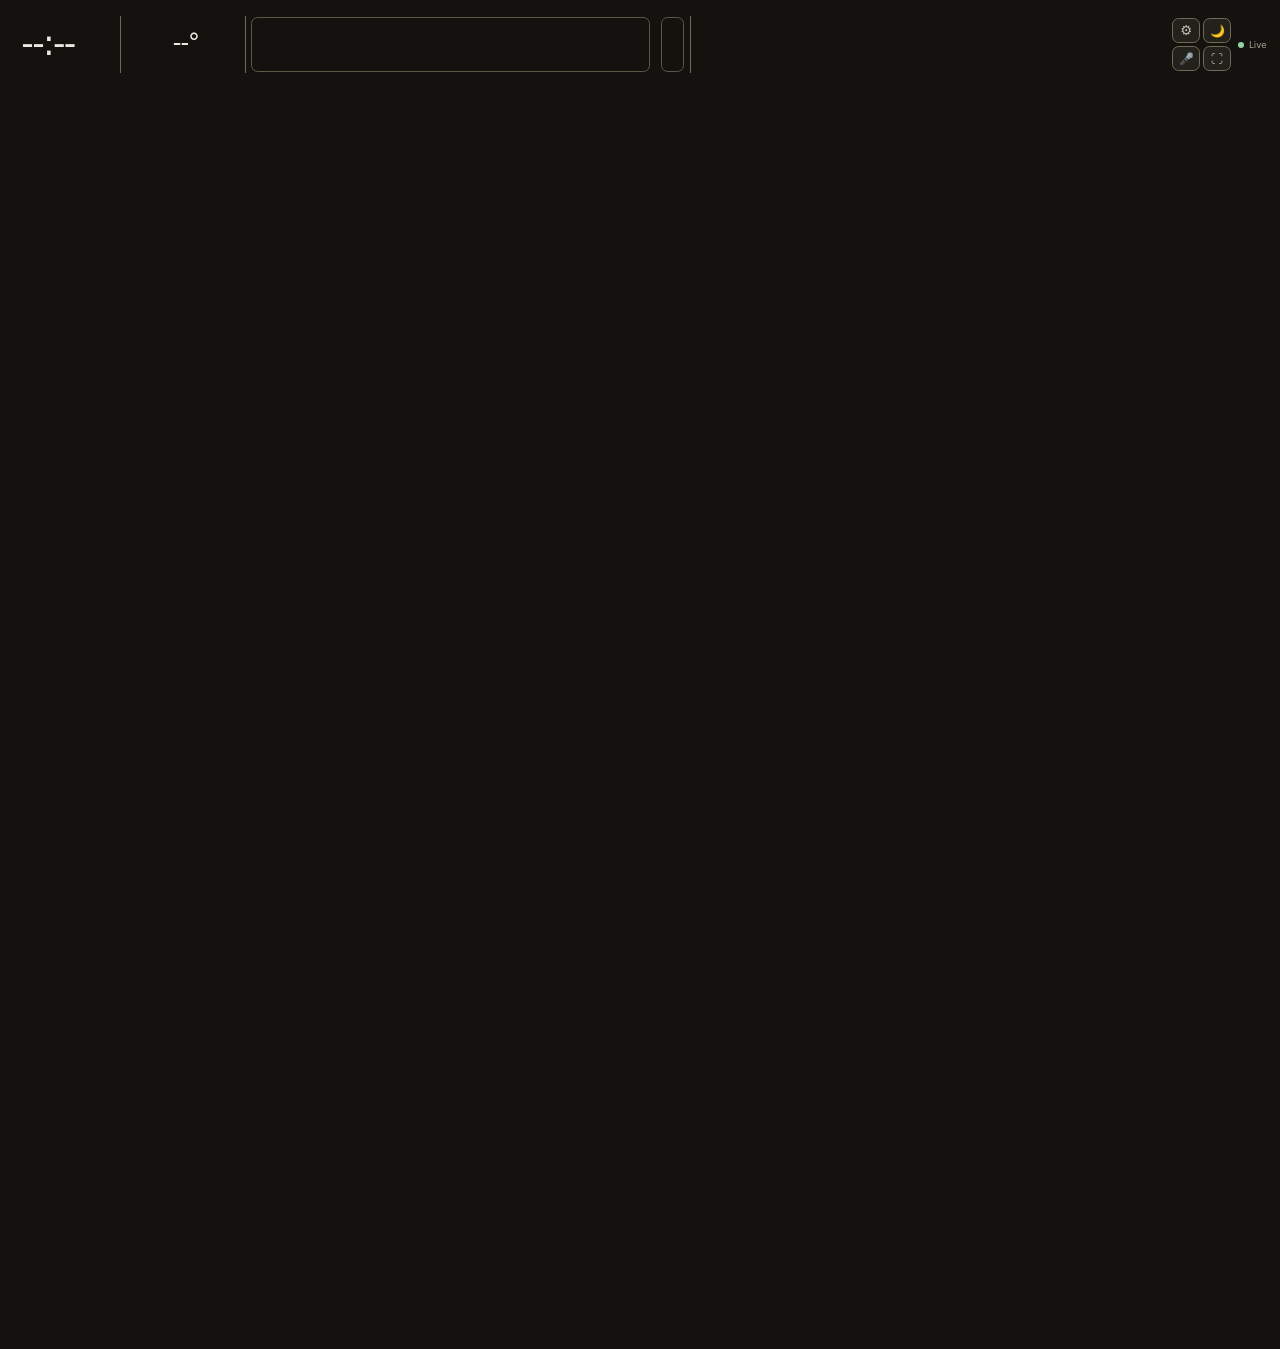
==== commit 88531e42: "feat: bring the Kitchen wall demo up to date The wall as it is on 2026-11-19: the dehumidifier and i" ====
--- a/kitchen-demo/index.html
+++ b/kitchen-demo/index.html
@@ -1,8 +1,8 @@
 <!doctype html>
 <html lang="en">
 <head>
-<script src="demo/fixtures.js"></script>
-<script src="demo/server.js"></script>
+<script src="demo/fixtures.js?demo2"></script>
+<script src="demo/server.js?demo2"></script>
 
 <meta charset="utf-8">
 <meta name="viewport" content="width=device-width, initial-scale=1, viewport-fit=cover">
@@ -68,9 +68,9 @@
 <!-- The build marker below is replaced with the current build id when the
      server renders this page, so a deploy is never half-applied from a
      browser cache. See index() in backend/app/main.py. -->
-<link rel="stylesheet" href="fonts/fonts.css?demo">
-<link rel="stylesheet" href="css/app.css?demo">
-<link rel="stylesheet" href="css/phone.css?demo">
+<link rel="stylesheet" href="fonts/fonts.css?demo2">
+<link rel="stylesheet" href="css/app.css?demo2">
+<link rel="stylesheet" href="css/phone.css?demo2">
 </head>
 <body>
 
@@ -172,6 +172,6 @@
 
 <main id="grid"></main>
 
-<script type="module" src="js/app.js?demo"></script>
+<script type="module" src="js/app.js?demo2"></script>
 </body>
 </html>
--- a/kitchen-demo/css/app.css
+++ b/kitchen-demo/css/app.css
@@ -2081,6 +2081,15 @@
 .au-card .tile-pz.au-pz.on { border-color: var(--photos); }
 .au-card.au-paused { border-color: var(--photos); box-shadow: inset 0 0 0 2px var(--photos); }
 .au-card.au-paused .phone-status { color: var(--photos); font-weight: 600; }
+/* The Zigbee switches card (zswitch.js), the last cell of Lights 2's grid: as
+   tall as the rooms beside it, and amber-lined while a room is paused from
+   its switch — the same amber as a paused routine. */
+.tiles > .zs-card { min-height: 0; height: 100%; }
+/* A room tile's height to spare, so its two lines may wrap where every other
+   card's are kept to one. */
+.tiles > .zs-card .phone-sub, .tiles > .zs-card .phone-status { white-space: normal; }
+.au-card.zs-paused { border-color: var(--photos); }
+.au-card.zs-paused .phone-status { color: var(--photos); font-weight: 600; }
 .panel.expanded .au-card .tile-pz.au-pz { width: 60px; min-height: 64px; }
 .panel.expanded .au-card:is(.sc-card, .pb-card) .au-btn { min-width: 90px; }
 .au-card.au-tap .phone-txt { cursor: pointer; align-self: stretch; justify-content: center; }
@@ -2112,13 +2121,35 @@
    Over the sheets and the panels (z 85), under the bird box's alarm (90) and
    the meal-time dimmer (100), which are things somebody asked for. A tap
    anywhere takes it away. */
+/* The words' colour is the sheet's (2026-11-15, `ink`; night.js INKS sets
+   these two on the page): --nt-ink for the words, --nt-hi its paler shade
+   for the lit moon, the sun and a running timer. Amber, the colour the
+   clock always had, until another is chosen. */
+:root { --nt-ink: #a26a38; --nt-hi: #d2a56f; }
 #nt-overlay {
   position: fixed; inset: 0; z-index: 85;
   display: none; flex-direction: column; align-items: center; justify-content: center; gap: 20px;
-  background: #000; color: #a26a38;
+  background: #000; color: var(--nt-ink);
   user-select: none; cursor: default; touch-action: manipulation;
 }
 #nt-overlay.open { display: flex; }
+/* "Where the clock sits: Top" (2026-11-15: "move the clock, date and
+   weather forecast to top upper"): the column from the top edge, between
+   the sun's and the moon's corners, the picture open under it. */
+#nt-overlay.nt-top { justify-content: flex-start; padding-top: 26px; }
+/* How dim the look behind the words is (`dim_level`): a black veil over
+   the picture, under the words — none at Original colours and as it always
+   was, 0.18 Slight, 0.3 Darker, 0.5 Darkest; and at Original and Slight
+   (.nt-bright) the looks' own darkening is left off too: the pictures'
+   brightness, the pond's and the tree's see-through canvas, the pool
+   behind the middle (Slight keeps half of it, for the words). */
+#nt-overlay > .nt-shade {
+  position: absolute; inset: 0; background: #000; opacity: var(--nt-shade, 0); pointer-events: none;
+}
+#nt-overlay.nt-bright .nl-pan > img[data-time] { filter: none; }
+#nt-overlay.nt-bright > .nt-scape { opacity: 1 !important; }
+#nt-overlay.nt-bright .nl-illu::after { opacity: 0.5; }
+#nt-overlay.nt-bright[data-dim="0"] .nl-illu::after { opacity: 0; }
 .nt-clock {
   font-size: 300px; font-weight: 500; line-height: 0.9; letter-spacing: -10px;
   font-variant-numeric: tabular-nums; opacity: 0.85;
@@ -2126,7 +2157,8 @@
 /* As plain as the clock: at 0.55 the date and the temperature were there only
    for whoever already knew what they said (Alex, 2026-10-01). */
 .nt-date, .nt-wx { font-size: 42px; opacity: 0.85; }
-.nt-timer { margin-top: 18px; font-size: 64px; font-variant-numeric: tabular-nums; color: #c2854a; }
+.nt-timer { margin-top: 18px; font-size: 64px; font-variant-numeric: tabular-nums;
+  color: color-mix(in srgb, var(--nt-ink) 55%, var(--nt-hi)); }
 .nt-timer[hidden], .nt-wx:empty { display: none; }
 /* A day ahead in one line under the time (night.js paintForecast): now, then
    every second hour. Every glyph in the clock's one colour, the cloud a
@@ -2180,9 +2212,9 @@
 }
 #nt-overlay > .nt-moon[hidden] { display: none; }
 .nt-moon-svg { width: 136px; height: 136px; overflow: visible;
-  filter: drop-shadow(0 0 16px rgba(201, 150, 96, 0.35)); }
-.nt-moon-dark { fill: #a26a38; opacity: 0.13; }
-.nt-moon-lit { fill: #d2a56f; }
+  filter: drop-shadow(0 0 16px color-mix(in srgb, var(--nt-hi) 40%, transparent)); }
+.nt-moon-dark { fill: var(--nt-ink); opacity: 0.13; }
+.nt-moon-lit { fill: var(--nt-hi); }
 .nt-moon-name { font-size: 28px; opacity: 0.85; white-space: nowrap; }
 .nt-moon-when { font-size: 22px; opacity: 0.6; white-space: nowrap; }
 .nt-moon.nt-moon-down { opacity: 0.5; }
@@ -2199,10 +2231,10 @@
   pointer-events: none;
 }
 .nt-sun-svg { width: 160px; height: 85px; overflow: visible; }
-.nt-sun-arc { fill: none; stroke: #a26a38; stroke-width: 3; stroke-dasharray: 2 9;
+.nt-sun-arc { fill: none; stroke: var(--nt-ink); stroke-width: 3; stroke-dasharray: 2 9;
   stroke-linecap: round; opacity: 0.55; }
-.nt-sun-hz { stroke: #a26a38; stroke-width: 3; stroke-linecap: round; opacity: 0.6; }
-.nt-sun-disc { fill: #d2a56f; filter: drop-shadow(0 0 10px rgba(201, 150, 96, 0.55)); }
+.nt-sun-hz { stroke: var(--nt-ink); stroke-width: 3; stroke-linecap: round; opacity: 0.6; }
+.nt-sun-disc { fill: var(--nt-hi); filter: drop-shadow(0 0 10px color-mix(in srgb, var(--nt-hi) 60%, transparent)); }
 .nt-sun.nt-sun-down .nt-sun-svg { opacity: 0.55; }
 .nt-sun-times {
   display: grid; grid-template-columns: auto auto; gap: 4px 16px; align-items: baseline;
@@ -2314,7 +2346,7 @@
 #nt-overlay.nl-pic .nt-wn { text-shadow: none; }
 #nt-overlay.nl-pic :is(.nt-fh-ico, .nt-sun-svg) { filter: drop-shadow(0 0 8px rgba(0, 0, 0, 0.85)); }
 #nt-overlay.nl-pic .nt-moon-svg {
-  filter: drop-shadow(0 0 16px rgba(201, 150, 96, 0.35)) drop-shadow(0 0 8px rgba(0, 0, 0, 0.85));
+  filter: drop-shadow(0 0 16px color-mix(in srgb, var(--nt-hi) 40%, transparent)) drop-shadow(0 0 8px rgba(0, 0, 0, 0.85));
 }
 /* On black the quiet lines are quiet by being see-through; over a picture
    that only lets the picture through them, so they are a little less so. */
@@ -2423,6 +2455,38 @@
   border: 1px solid var(--rule); border-radius: 12px; color: var(--mid); }
 #sc-sheet .sc-upsong > .sl-del { border: 0; border-left: 1px solid var(--rule); border-radius: 0 12px 12px 0; color: var(--food); }
 #sc-sheet .sc-sumlive { display: block; margin-top: 4px; font-weight: 600; color: var(--sheet-accent, var(--house)); }
+
+/* ---- the dehumidifier (dehumidifier.js): a card on House → Automation ----
+   Two columns, beside Babo Alarm (2026-11-13). 👕 Laundry as quiet as the
+   diffuser's 🥂 until lit, 1/2/4 h as its times, Stop in their place while it
+   runs. Running: outlined in the house's green; the tank full: terracotta. */
+.phone-card.au-card.dh-card { grid-column: span 2; }
+.dh-acts { flex: 1 1 auto; display: flex; gap: 8px; justify-content: flex-end; align-items: center; }
+.dh-card .phone-ring.dh-run { min-width: 64px; min-height: 56px; padding: 0 10px; font-size: 24px;
+  display: inline-flex; align-items: baseline; justify-content: center; gap: 3px; }
+.dh-card .phone-ring.dh-run small { font-size: 14px; font-weight: 500; }
+.dh-card .phone-ring.dh-stop { min-width: 96px; min-height: 56px; font-size: 22px; }
+.dh-card .phone-ring.dh-laundry { min-width: 76px; min-height: 56px; padding: 0 8px; font-size: 20px;
+  background: var(--panel-2); color: var(--text); border: 1px solid var(--rule);
+  display: inline-flex; flex-direction: column; align-items: center; justify-content: center; gap: 0; line-height: 1.1; }
+.dh-card .phone-ring.dh-laundry small { font-size: 14px; font-weight: 500; }
+.dh-card .phone-ring.dh-laundry.on { background: var(--photos); border-color: var(--photos); color: var(--bg); }
+.dh-card .phone-ring[hidden] { display: none; }
+.dh-card .phone-ring:disabled { opacity: 0.5; }
+.dh-card .au-pz:not([hidden]) { display: flex; }
+.au-card.dh-going { border-color: var(--house); box-shadow: inset 0 0 0 2px var(--house); }
+.au-card.dh-going .phone-status { color: var(--house); font-weight: 600; }
+.au-card.dh-full { border-color: var(--food); box-shadow: inset 0 0 0 2px var(--food); }
+.au-card.dh-full .phone-status { color: var(--food); font-weight: 600; }
+.au-card.dh-paused { box-shadow: inset 0 0 0 2px var(--photos); }
+#dh-sheet .dh-step .dh-dir { touch-action: none; user-select: none; -webkit-user-select: none; }
+#dh-sheet .dh-step .dh-val { min-width: 150px; }
+#dh-sheet .dh-readings { display: flex; flex-wrap: wrap; gap: 28px; }
+#dh-sheet .dh-readings > span { display: flex; flex-direction: column; gap: 2px; }
+#dh-sheet .dh-readings small { font-size: 15px; color: var(--dim); }
+#dh-sheet .dh-readings b { font-size: 26px; font-weight: 600; color: #7fb6e8; font-variant-numeric: tabular-nums; }
+#dh-sheet .ls-row.dh-run { padding: 10px 0; }
+#dh-sheet .dh-run small { color: var(--dim); margin-left: 6px; }
 
 /* ---- the aroma diffuser (diffuser.js): a card on House → Automation ----
    The whole row (two columns until 2026-10-18, when Alex asked for it "all
@@ -2601,10 +2665,18 @@
 .nl-mini {
   position: absolute; inset: 0; display: flex; align-items: center; justify-content: center;
   font-size: 46px; font-weight: 500; letter-spacing: -1.5px; font-variant-numeric: tabular-nums;
-  color: #a26a38; text-shadow: 0 0 10px rgba(0, 0, 0, 0.9);
-}
-.nl-draw .nl-cres { fill: #d2a56f; opacity: 0.8; }
-.nl-draw .nl-rain line { stroke: #c2854a; stroke-width: 2.4; stroke-linecap: round; opacity: 0.75; }
+  color: var(--nt-ink); text-shadow: 0 0 10px rgba(0, 0, 0, 0.9);
+}
+.nl-draw .nl-cres { fill: var(--nt-hi); opacity: 0.8; }
+.nl-draw .nl-rain line { stroke: color-mix(in srgb, var(--nt-ink) 55%, var(--nt-hi)); stroke-width: 2.4;
+  stroke-linecap: round; opacity: 0.75; }
+/* The words' colours (night.js INKS): each a sample of the clock in it. */
+#nt-sheet .nt-inks { display: flex; flex-wrap: wrap; gap: 10px; justify-content: flex-end; }
+#nt-sheet .nt-inks .ls-btn { min-width: 0; display: inline-flex; align-items: center; gap: 10px; }
+#nt-sheet .nt-ink-s {
+  display: inline-grid; place-items: center; width: 64px; height: 36px; border-radius: 8px; background: #000;
+  font-size: 20px; font-weight: 500; font-variant-numeric: tabular-nums;
+}
 .nl-what { display: flex; flex-direction: column; gap: 8px; min-width: 0; }
 .nl-what b { display: flex; align-items: center; gap: 12px; font-size: 24px; font-weight: 500; color: var(--text); }
 .nl-what b::before {
@@ -6256,6 +6328,8 @@
   vertical-align: -0.12em; color: var(--dim);
 }
 .cl-flower svg { width: 100%; height: 100%; display: block; }
+/* An appliance's own place (the dehumidifier's 💦), before its name. */
+.cl-icon { font-style: normal; }
 .cl-flower[data-lvl="ok"] { color: var(--soil-ok); }
 .cl-flower[data-lvl="dry"] { color: var(--soil-dry); }
 .cl-flower[data-lvl="water"] {
@@ -6302,6 +6376,9 @@
 .panel.expanded.bleed > header .hx-clim { flex-direction: column; align-items: stretch; gap: 4px; }
 .panel.expanded.bleed > header .hx-cl-cell { flex-direction: row; align-items: baseline; gap: 10px; }
 .panel.expanded.bleed > header .hx-cl-v { margin-left: auto; }
+/* The humidity a fixed width, so the temperatures above one another line up
+   whatever stands beside them: "42%", or "—" from a sensor without one. */
+.panel.expanded.bleed > header .hx-cl-v i { min-width: 2.6em; text-align: left; }
 .hx-cl-cell { display: flex; flex-direction: column; gap: 0; min-width: 0; }
 .hx-cl-name { font-size: 19px; color: var(--dim); white-space: nowrap; }
 .hx-cl-v { display: flex; align-items: baseline; gap: 7px; font-variant-numeric: tabular-nums; }
@@ -6360,19 +6437,38 @@
 .cl-range.on { background: var(--house); border-color: var(--house); color: var(--bg); }
 #cl-sheet .cl-ranges { gap: 1px; margin-left: 0; }
 #cl-sheet .cl-range:not(.on) { color: var(--text); }
-/* The second row (2026-10-21): the figure's tabs, then a chip per place —
-   its colour, its name and what it says now — that takes its line off the
-   chart or puts it back, then All and None. */
+/* The second row (2026-10-21): a chip per place — its colour, its name and
+   what it says now — that takes its line off the chart or puts it back, then
+   All and None. The figure's tabs were on this row until 2026-11-14 and are
+   a row of their own above it now (.cl-tabs). */
 .cl-bar2 {
   flex: 0 0 auto; display: flex; align-items: center; flex-wrap: wrap; gap: 12px 18px;
   padding: 14px 28px 14px; border-bottom: 1px solid var(--rule-soft);
 }
-.cl-metrics { display: flex; gap: 8px; }
+/* The figure's tabs (2026-11-14, Alex: "make it visually that those are
+   tabs, they appear almost same as the sensors"): a strip of their own
+   under the header, plain words with no frame, the chosen one lifted and
+   underlined in the house's green and joined to the rule under the strip —
+   nothing like the framed place chips below it, which take a line off the
+   chart rather than change what the chart is. */
+.cl-tabs {
+  flex: 0 0 auto; display: flex; gap: 4px; padding: 6px 28px 0;
+  border-bottom: 1px solid var(--rule);
+  overflow-x: auto; scrollbar-width: none;
+}
+.cl-tabs::-webkit-scrollbar { display: none; }
 .cl-metric {
-  min-height: var(--touch); padding: 0 18px; border-radius: var(--radius-sm);
-  border: 1px solid var(--rule); color: var(--mid); font-size: 18px; font-weight: 500;
-}
-.cl-metric.on { background: var(--text); border-color: var(--text); color: var(--bg); }
+  flex: 0 0 auto; min-height: 58px; padding: 0 26px; margin-bottom: -1px;
+  border: 0; border-bottom: 4px solid transparent;
+  border-radius: var(--radius-sm) var(--radius-sm) 0 0;
+  background: none; color: var(--mid); font-size: 19px; font-weight: 500; white-space: nowrap;
+  touch-action: manipulation;
+}
+.cl-metric:not(.on):active { color: var(--text); background: var(--panel-2); }
+.cl-metric.on {
+  color: var(--text); font-weight: 600; border-bottom-color: var(--house);
+  background: rgba(147, 211, 162, 0.14);
+}
 .cl-legend { flex: 1 1 auto; min-width: 0; display: flex; flex-wrap: wrap; gap: 8px; }
 .cl-key {
   min-height: var(--touch); padding: 0 14px; display: flex; align-items: center; gap: 10px;
@@ -6437,6 +6533,32 @@
    touching 31° is a band that tall. Faint on purpose: it is the uncertainty
    behind the line, not a second line. */
 .cl-band { fill: var(--c); opacity: 0.18; stroke: none; }
+/* When the dehumidifier ran (climate.js, 2026-11-13): a pale teal column
+   behind the humidity lines and a firmer strip at the plot's foot. */
+.cl-run { fill: #5fb3b3; opacity: 0.10; stroke: none; }
+.cl-run-foot { fill: #5fb3b3; opacity: 0.75; stroke: none; }
+.cl-run-key { display: inline-block; width: 14px; height: 6px; border-radius: 2px;
+  background: #5fb3b3; vertical-align: middle; }
+/* The chart's Dehumidifier tab (climate.js, 2026-11-14): a row a day, each
+   run a bar in its kind's colour (--c) on the day's known part; before the
+   record began and after now are only a dashed outline, unknown, not off. */
+.cl-dh-row { fill: #ffffff14; stroke: var(--rule-soft); stroke-width: 1; }
+.cl-dh-none { fill: none; stroke: var(--rule-soft); stroke-width: 1; stroke-dasharray: 3 4; opacity: 0.7; }
+.cl-dh-run { fill: var(--c); stroke: none; cursor: pointer; }
+.cl-dh-run.now { animation: cl-dh-pulse 2.4s ease-in-out infinite; }
+.cl-dh-run.picked, .cl-dh-bar.picked { stroke: var(--text); stroke-width: 2; }
+@keyframes cl-dh-pulse { 50% { opacity: 0.6; } }
+.cl-dh-day { fill: var(--mid); font-size: 15px; }
+.cl-dh-tot { fill: var(--text); font-size: 15px; font-variant-numeric: tabular-nums; font-family: inherit; }
+.cl-dh-tot.none { fill: var(--dim); }
+.cl-dh-day.small, .cl-dh-tot.small { font-size: 12px; }
+.cl-dh-bar { fill: var(--c); stroke: none; }
+.cl-dh-hit { fill: transparent; cursor: pointer; }
+.cl-dh .cl-scrub { left: auto; right: 16px; top: 44px; }
+.cl-dh-kinds { grid-template-columns: 1fr !important; }
+.cl-dh-kinds dt { display: flex; align-items: center; gap: 8px; }
+.cl-dh-kinds dd small { margin-left: 6px; }
+
 /* The soil chart's two lines: under the red one the flowers need water, under
    the yellow one they are getting dry. Dashed, so they read as rules drawn
    over the chart and never as a third sensor. */
@@ -7440,3 +7562,19 @@
   position: absolute; inset: 0; width: 100%; height: 100%; pointer-events: none;
 }
 .nl-thumb > svg.nl-scape { position: absolute; inset: 0; width: 100%; height: 100%; }
+
+/* The hour, shown (hourshow.js, 2026-11-12): over everything — the dim
+   clock and any sheet — while the hour sounds; a tap ends it. */
+#hour-show { position: fixed; inset: 0; z-index: 1000; display: none; background: #0b1534; cursor: pointer; }
+#hour-show.on { display: block; }
+#hour-show svg { width: 100%; height: 100%; display: block; font-family: inherit; }
+/* The plain skins (2026-11-13, the tree 2026-11-15): the calm pond (pond.js)
+   or the butterfly tree (tree.js), and the hour painted over it (hourpaint.js). */
+#hour-show.hs-plain { background: #000; }
+#hour-show.hs-plain svg, #hour-show:not(.hs-plain) > :is(.nt-scape, .hs-time, .hs-paint) { display: none; }
+#hour-show > :is(.nt-scape, .hs-paint) { position: absolute; inset: 0; width: 100%; height: 100%; pointer-events: none; }
+#hour-show > .hs-time {
+  position: absolute; inset: 0; display: flex; align-items: center; justify-content: center;
+  font-size: 20.5vh; font-weight: 400; font-variant-numeric: tabular-nums; color: #ede3d2;
+  text-shadow: 0 0 22px rgba(0, 0, 0, 0.9), 0 2px 8px rgba(0, 0, 0, 0.75); pointer-events: none;
+}
--- a/kitchen-demo/css/phone.css
+++ b/kitchen-demo/css/phone.css
@@ -744,9 +744,9 @@
 html.phone .cl-key { min-height: 44px; padding: 0 10px; gap: 7px; }
 html.phone .cl-key-name { font-size: 15px; }
 html.phone .cl-key-now i { display: none; }
-html.phone .cl-metric { min-height: 44px; padding: 0 12px; font-size: 15px; }
+html.phone .cl-metric { min-height: 46px; padding: 0 14px; font-size: 15px; }
 /* Four tabs since PC temperatures (2026-10-22): two rows, not one cut off. */
-html.phone .cl-metrics { flex-wrap: wrap; }
+html.phone .cl-tabs { padding: 4px 12px 0; }
 html.phone .cl-an { min-height: 44px; }
 /* The chart, then its statistics under it, and the whole sheet the one
    scroller (overflow-y: auto, above). .cl-main used to scroll by itself in
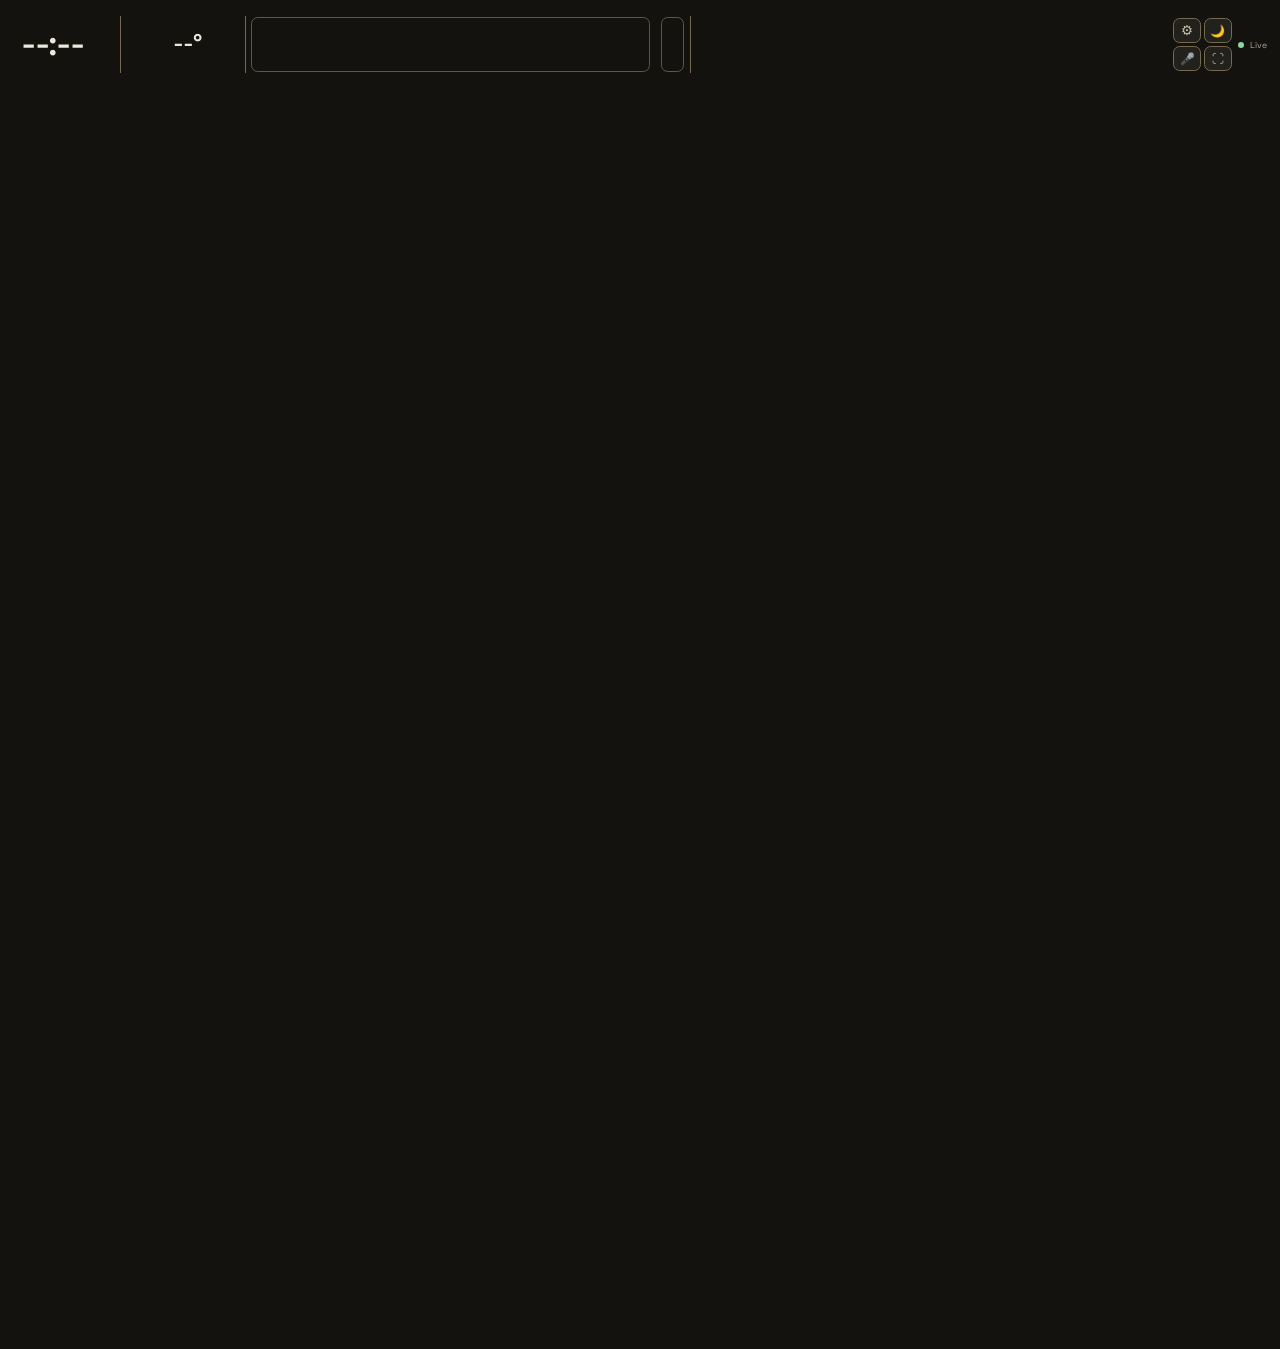
==== commit 562d4b6f: "feat: real bird-box recordings and the butterfly tree in the Kitchen wall demo The made-up bird-box " ====
--- a/kitchen-demo/index.html
+++ b/kitchen-demo/index.html
@@ -1,8 +1,8 @@
 <!doctype html>
 <html lang="en">
 <head>
-<script src="demo/fixtures.js?demo2"></script>
-<script src="demo/server.js?demo2"></script>
+<script src="demo/fixtures.js?demo3"></script>
+<script src="demo/server.js?demo3"></script>
 
 <meta charset="utf-8">
 <meta name="viewport" content="width=device-width, initial-scale=1, viewport-fit=cover">
@@ -68,9 +68,9 @@
 <!-- The build marker below is replaced with the current build id when the
      server renders this page, so a deploy is never half-applied from a
      browser cache. See index() in backend/app/main.py. -->
-<link rel="stylesheet" href="fonts/fonts.css?demo2">
-<link rel="stylesheet" href="css/app.css?demo2">
-<link rel="stylesheet" href="css/phone.css?demo2">
+<link rel="stylesheet" href="fonts/fonts.css?demo3">
+<link rel="stylesheet" href="css/app.css?demo3">
+<link rel="stylesheet" href="css/phone.css?demo3">
 </head>
 <body>
 
@@ -172,6 +172,6 @@
 
 <main id="grid"></main>
 
-<script type="module" src="js/app.js?demo2"></script>
+<script type="module" src="js/app.js?demo3"></script>
 </body>
 </html>
